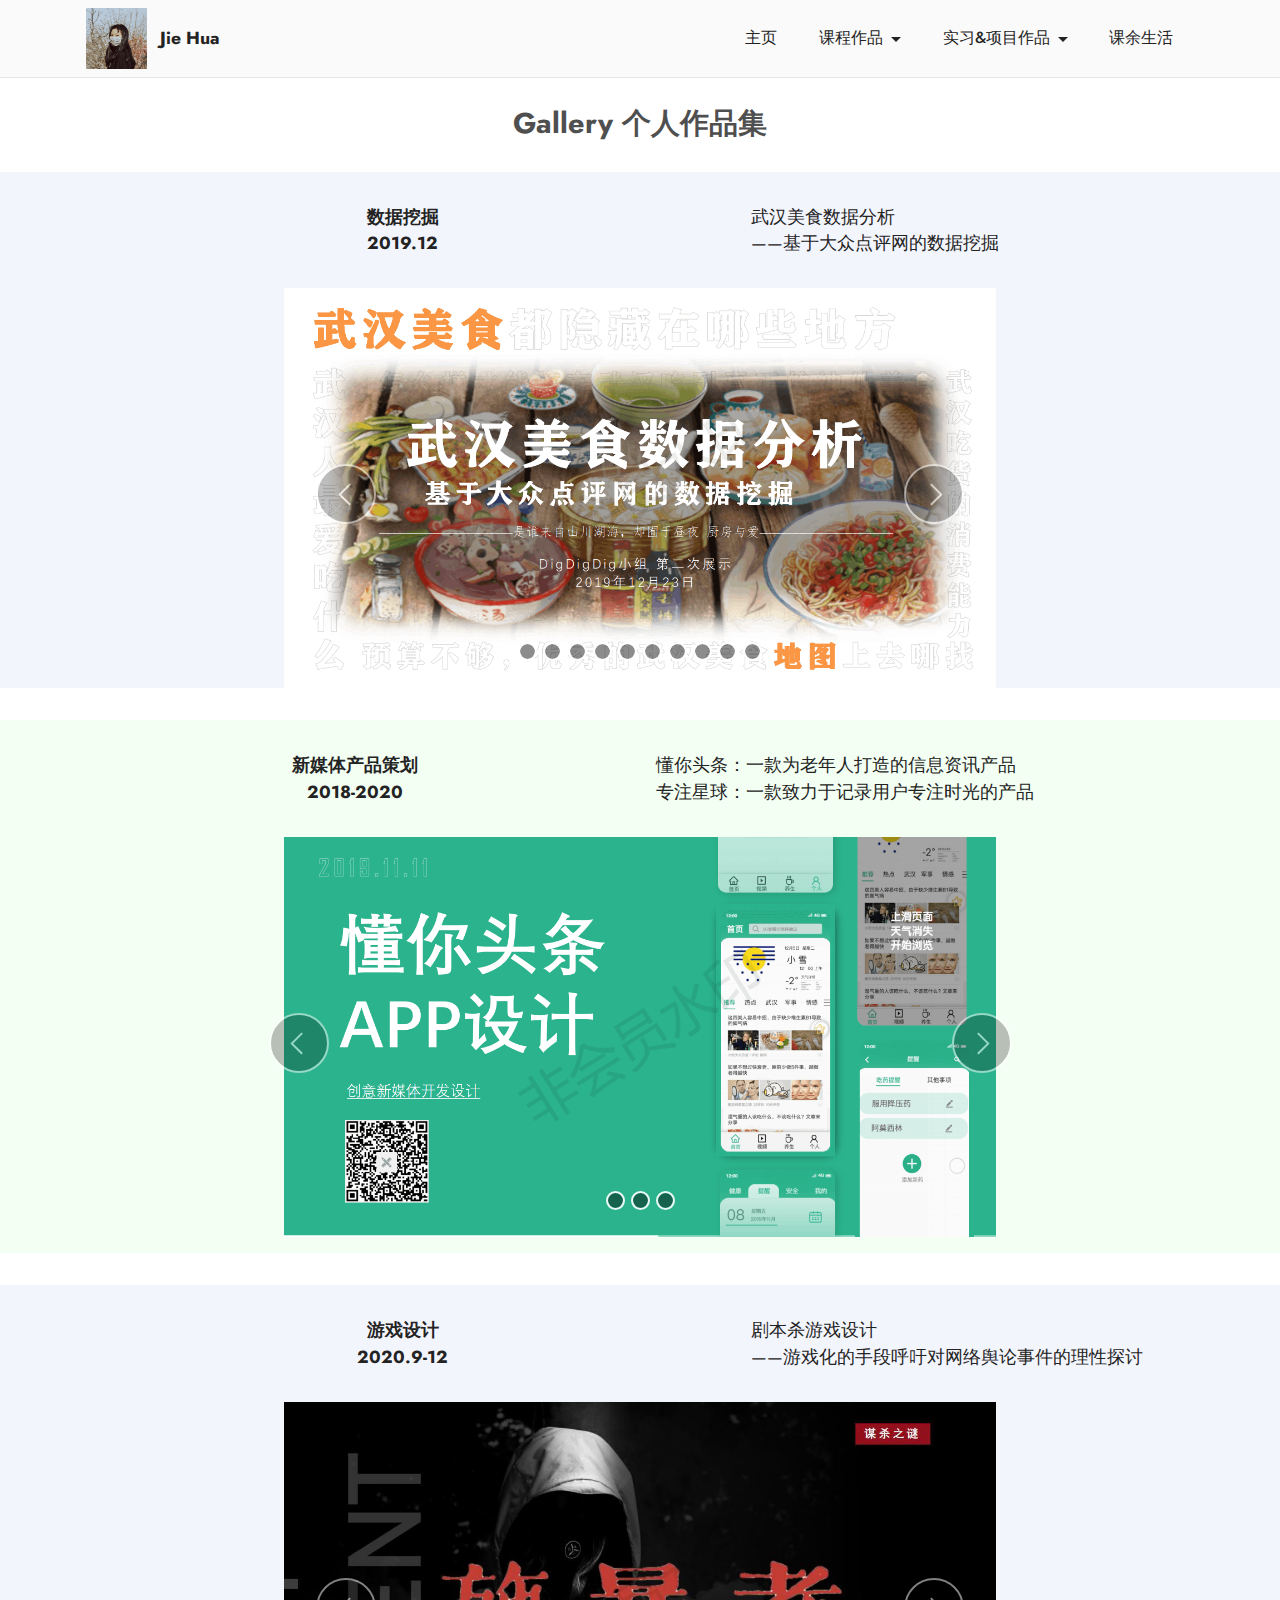
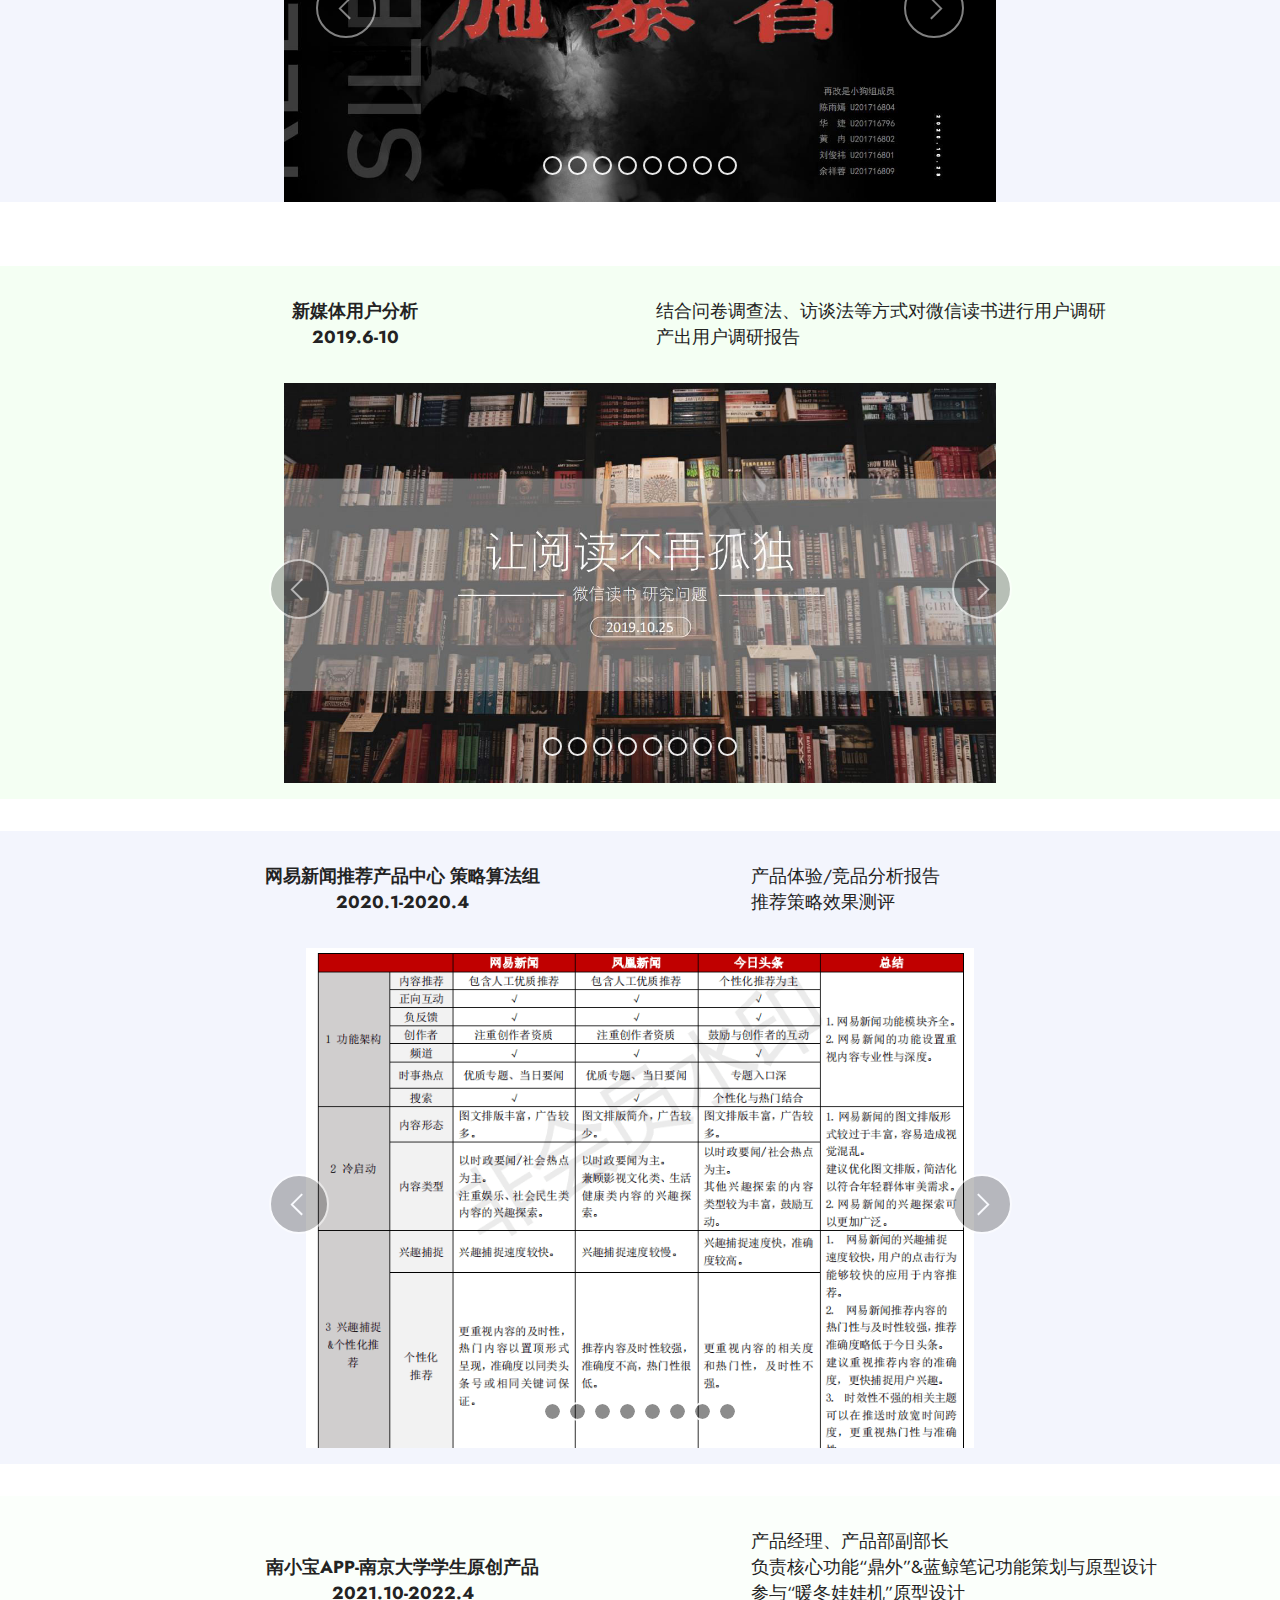
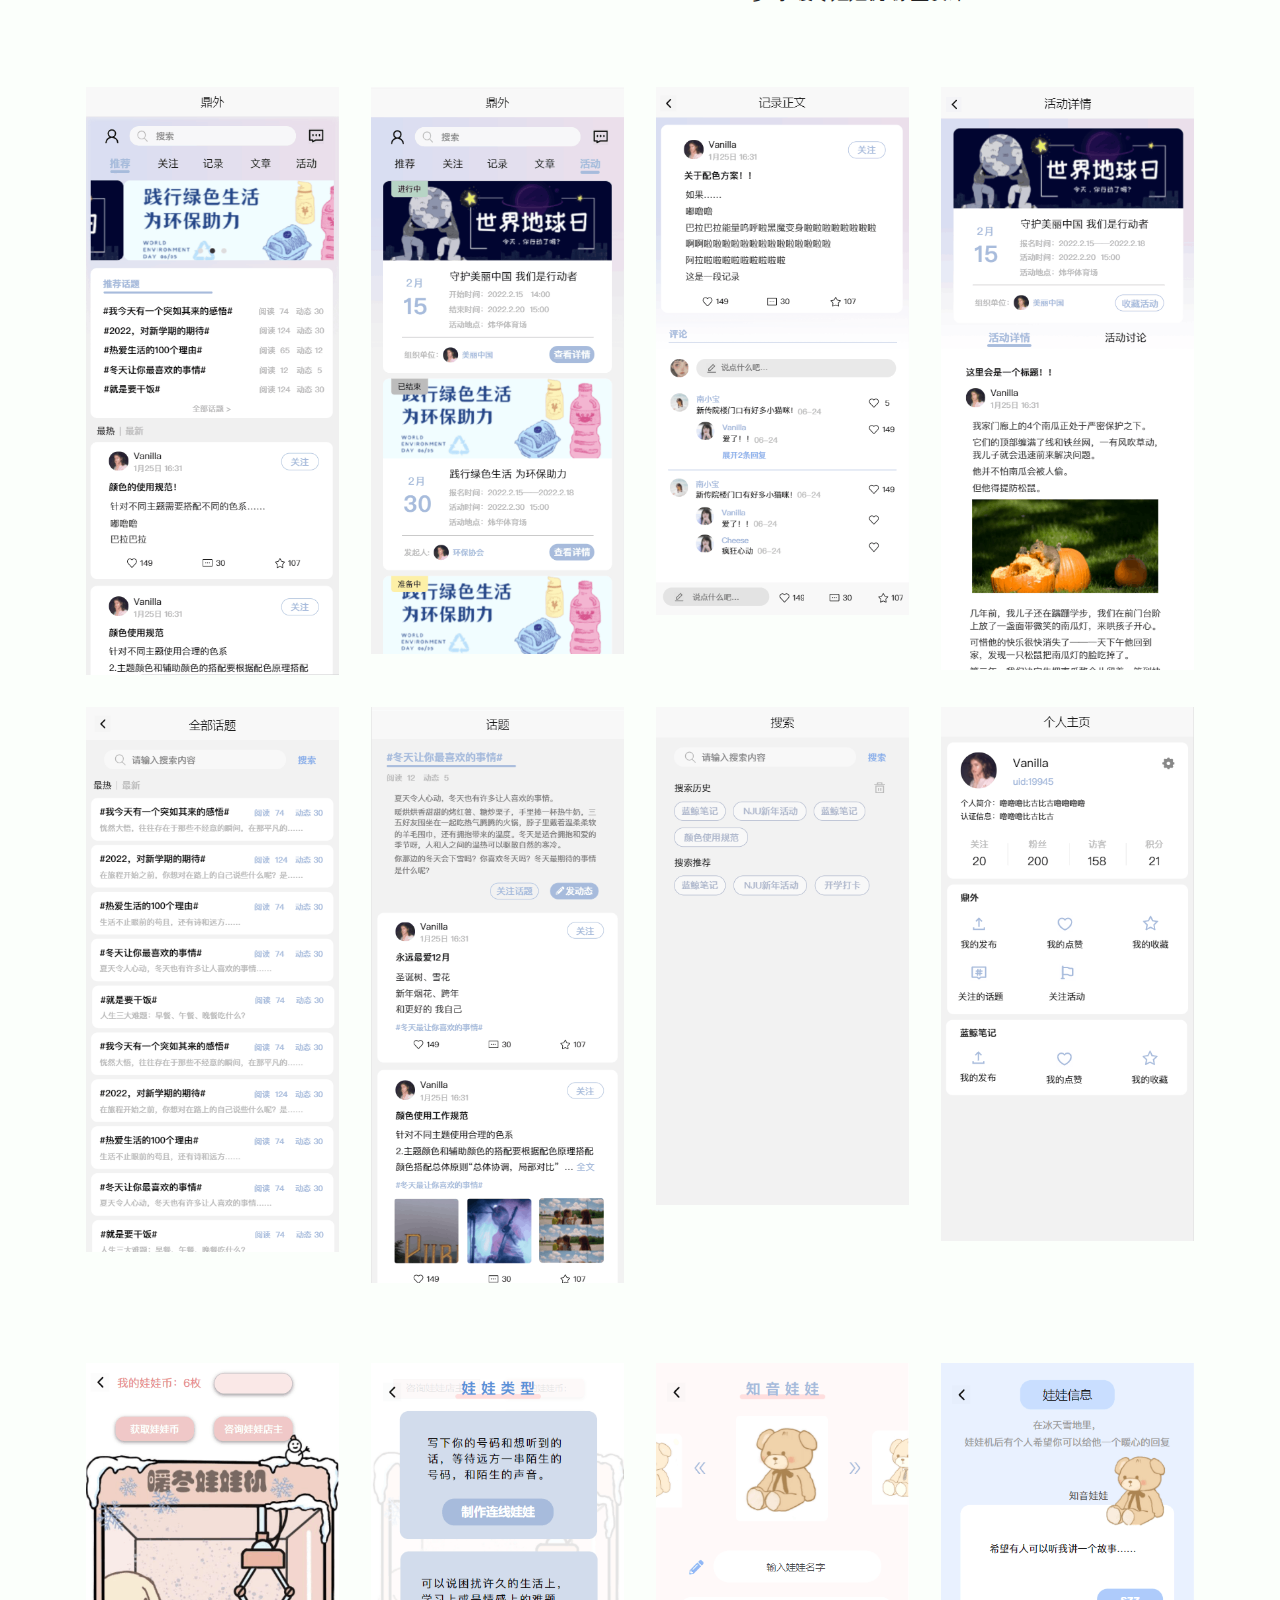
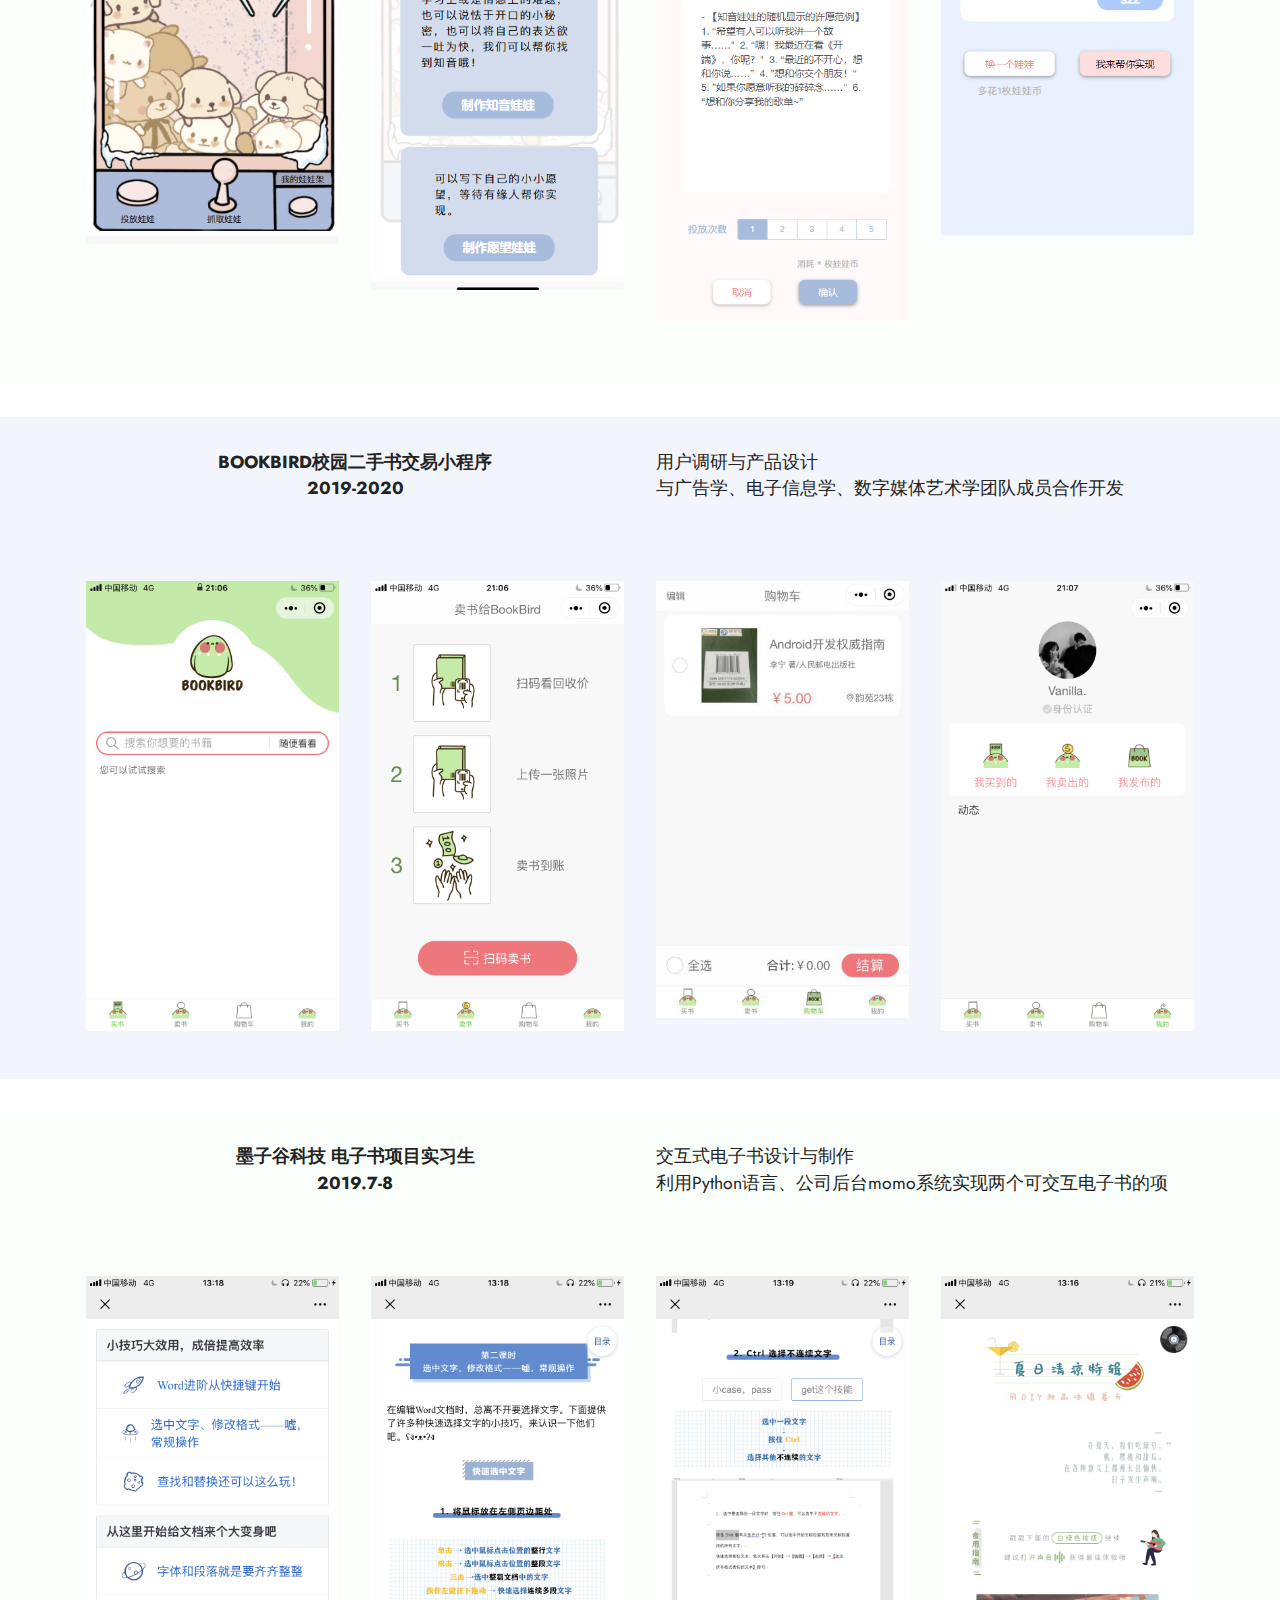
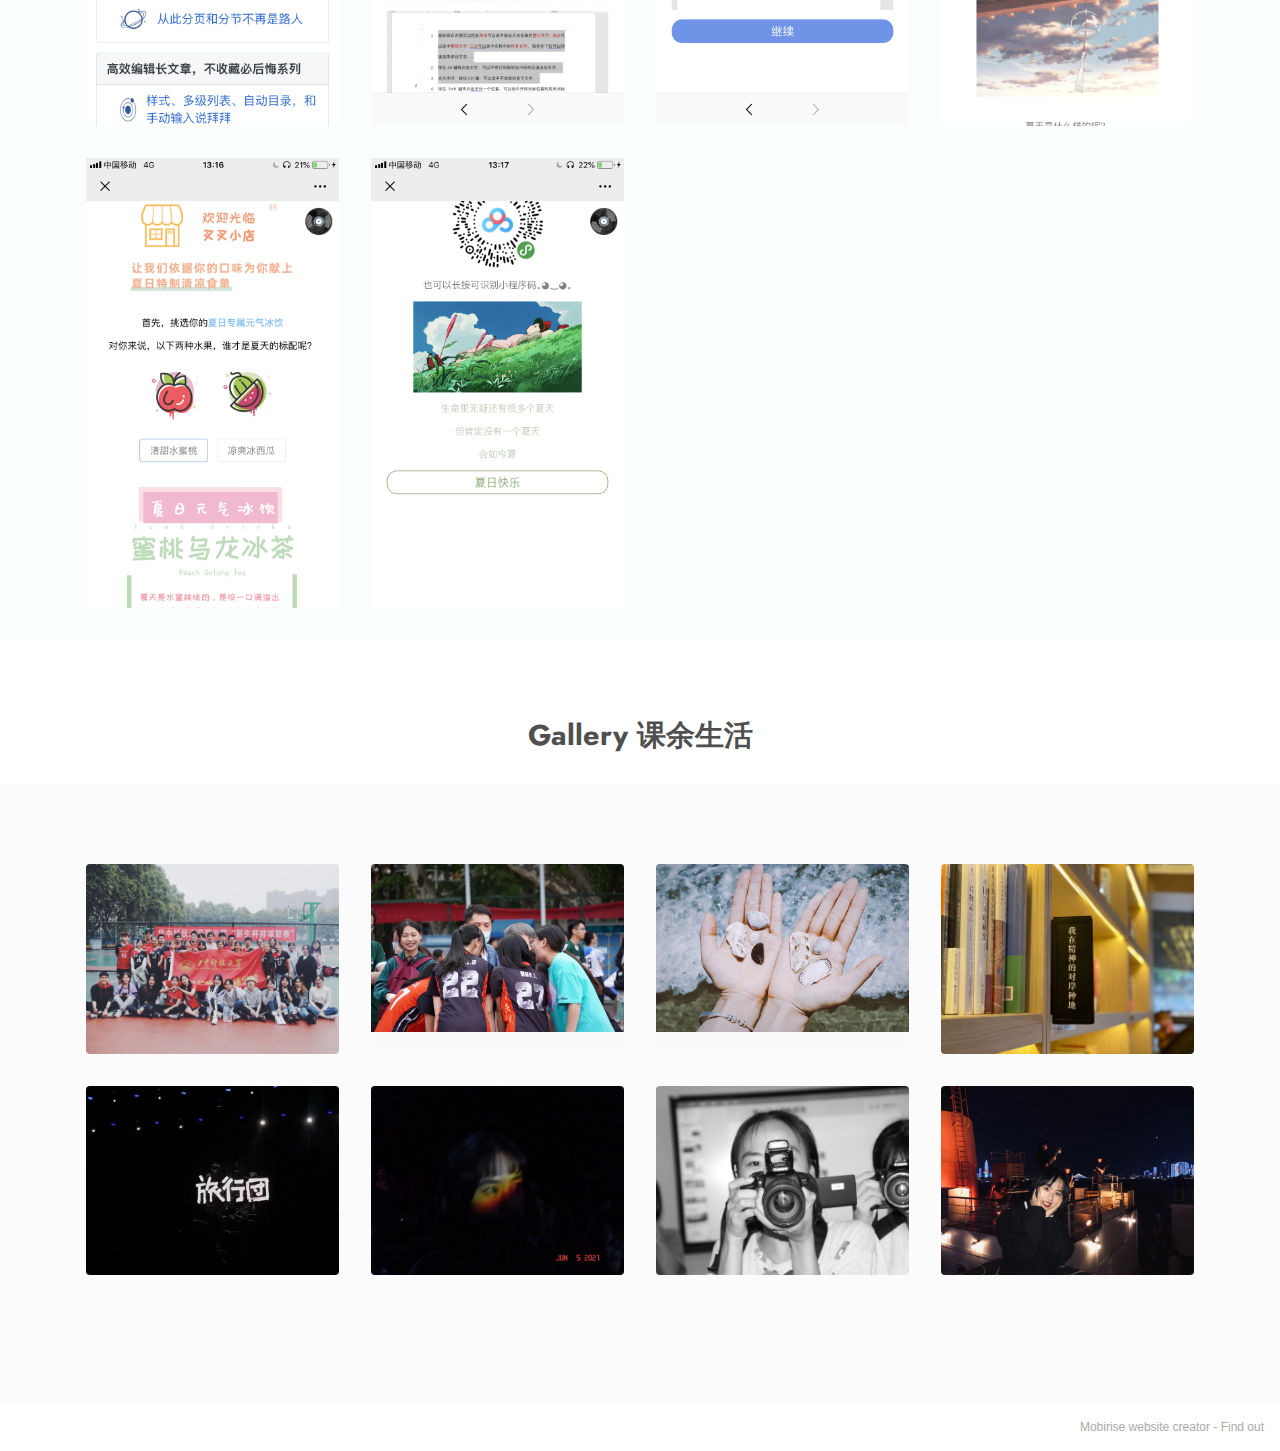
==== page1.html @ b79529a3 "Add files via upload" ====
<!DOCTYPE html>
<html  >
<head>
  <!-- Site made with Mobirise Website Builder v5.3.0, https://mobirise.com -->
  <meta charset="UTF-8">
  <meta http-equiv="X-UA-Compatible" content="IE=edge">
  <meta name="generator" content="Mobirise v5.3.0, mobirise.com">
  <meta name="viewport" content="width=device-width, initial-scale=1, minimum-scale=1">
  <link rel="shortcut icon" href="assets/images/-20210223162108-121x121.png" type="image/x-icon">
  <meta name="description" content="">
  
  
  <title>个人作品集</title>
  <link rel="stylesheet" href="assets/web/assets/mobirise-icons2/mobirise2.css">
  <link rel="stylesheet" href="assets/tether/tether.min.css">
  <link rel="stylesheet" href="assets/bootstrap/css/bootstrap.min.css">
  <link rel="stylesheet" href="assets/bootstrap/css/bootstrap-grid.min.css">
  <link rel="stylesheet" href="assets/bootstrap/css/bootstrap-reboot.min.css">
  <link rel="stylesheet" href="assets/dropdown/css/style.css">
  <link rel="stylesheet" href="assets/socicon/css/styles.css">
  <link rel="stylesheet" href="assets/theme/css/style.css">
  <link rel="preload" as="style" href="assets/mobirise/css/mbr-additional.css"><link rel="stylesheet" href="assets/mobirise/css/mbr-additional.css" type="text/css">
  
  
  
  
</head>
<body>
  
  <section class="menu cid-t8gG51jsmX" once="menu" id="menu1-3y">
    
    <nav class="navbar navbar-dropdown navbar-fixed-top navbar-expand-lg">
        <div class="container">
            <div class="navbar-brand">
                <span class="navbar-logo">
                    <a href="index.html#header7-k">
                        <img src="assets/images/-20210223162108-121x121.png" alt="Mobirise" style="height: 3.8rem;">
                    </a>
                </span>
                <span class="navbar-caption-wrap"><a class="navbar-caption text-black text-primary display-7" href="index.html#header7-k">Jie Hua</a></span>
            </div>
            <button class="navbar-toggler" type="button" data-toggle="collapse" data-target="#navbarSupportedContent" aria-controls="navbarNavAltMarkup" aria-expanded="false" aria-label="Toggle navigation">
                <div class="hamburger">
                    <span></span>
                    <span></span>
                    <span></span>
                    <span></span>
                </div>
            </button>
            <div class="collapse navbar-collapse" id="navbarSupportedContent">
                <ul class="navbar-nav nav-dropdown nav-right" data-app-modern-menu="true"><li class="nav-item"><a class="nav-link link text-black text-primary display-4" href="#" aria-expanded="false">主页</a></li><li class="nav-item dropdown"><a class="nav-link link text-black text-primary dropdown-toggle display-4" href="#" data-toggle="dropdown-submenu" aria-expanded="false">课程作品</a><div class="dropdown-menu"><a class="text-black text-primary dropdown-item display-4" href="page1.html#content10-z">数据挖掘</a><a class="text-black text-primary dropdown-item display-4" href="page1.html#content10-12">新媒体产品策划</a><a class="text-black text-primary dropdown-item display-4" href="page1.html#content10-3z">游戏设计</a><a class="text-black text-primary dropdown-item display-4" href="page1.html#content10-43">新媒体用户分析</a></div></li><li class="nav-item dropdown"><a class="nav-link link text-black text-primary dropdown-toggle display-4" href="#" data-toggle="dropdown-submenu" aria-expanded="false">实习&amp;项目作品</a><div class="dropdown-menu"><a class="text-black text-primary dropdown-item display-4" href="page1.html#content10-18">网易新闻</a><a class="text-black text-primary dropdown-item display-4" href="page1.html#content10-1q">南小宝APP</a><a class="text-black text-primary dropdown-item display-4" href="page1.html#content10-1i">BOOKBIRD小程序</a><a class="text-black text-primary dropdown-item display-4" href="page1.html#content10-1b">墨子谷电子书</a></div></li>
                    <li class="nav-item"><a class="nav-link link text-black text-primary display-4" href="page1.html#content4-39">课余生活</a></li></ul>
                
                
            </div>
        </div>
    </nav>

</section>

<section class="content4 cid-spQkcFQnWv" id="content4-y">
    
    
    <div class="container">
        <div class="row justify-content-center">
            <div class="title col-md-12 col-lg-9">
                <h3 class="mbr-section-title mbr-fonts-style align-center mb-4 display-2"><strong>Gallery 个人作品集</strong></h3>
                
                
            </div>
        </div>
    </div>
</section>

<section class="content10 cid-spQmbWEgYc" id="content10-z">
    
    <div class="container">
        <div class="row justify-content-center">
            <div class="col-12 col-md">
                
                <h6 class="mbr-section-subtitle mbr-fonts-style mb-4 display-7"><strong>数据挖掘<br>2019.12</strong></h6>
            </div>
            <div class="col-md-12 col-lg-5">
                <p class="mbr-text mbr-fonts-style display-7">武汉美食数据分析<br>——基于大众点评网的数据挖掘</p>
            </div>
        </div>
    </div>
</section>

<section class="slider2 cid-spQj0re97b" id="slider2-w">
    

    
    <div class="container">
        <div class="row justify-content-center">
            <div class="col-12 col-md-8">
                <div class="carousel slide" id="t8hejLA5OF" data-ride="carousel" data-interval="3000">
                    
                    <ol class="carousel-indicators">
                        <li data-slide-to="0" class="active" data-target="#t8hejLA5OF"></li><li data-slide-to="1" class="active" data-target="#t8hejLA5OF"></li><li data-slide-to="2" class="active" data-target="#t8hejLA5OF"></li><li data-slide-to="3" class="active" data-target="#t8hejLA5OF"></li><li data-slide-to="4" class="active" data-target="#t8hejLA5OF"></li><li data-slide-to="5" class="active" data-target="#t8hejLA5OF"></li><li data-slide-to="6" class="active" data-target="#t8hejLA5OF"></li><li data-slide-to="7" class="active" data-target="#t8hejLA5OF"></li><li data-slide-to="8" class="active" data-target="#t8hejLA5OF"></li><li data-slide-to="9" class="active" data-target="#t8hejLA5OF"></li>
                        
                        
                    </ol>
                    <div class="carousel-inner">
                        <div class="carousel-item slider-image item active">
                            <div class="item-wrapper">
                                <img class="d-block w-100" src="assets/images/x-3-1280x720.png" data-slide-to="0">
                                
                            </div>
                        </div><div class="carousel-item slider-image item">
                            <div class="item-wrapper">
                                <img class="d-block w-100" src="assets/images/x-8-1280x720.png" data-slide-to="1">
                                
                            </div>
                        </div><div class="carousel-item slider-image item">
                            <div class="item-wrapper">
                                <img class="d-block w-100" src="assets/images/x-6-1280x720.png" data-slide-to="2">
                                
                            </div>
                        </div>
                        
                        <div class="carousel-item slider-image item">
                            <div class="item-wrapper">
                                <img class="d-block w-100" src="assets/images/x-12-1280x720.png">
                                
                            </div>
                        </div><div class="carousel-item slider-image item">
                            <div class="item-wrapper">
                                <img class="d-block w-100" src="assets/images/x-15-1280x720.png">
                                
                            </div>
                        </div><div class="carousel-item slider-image item">
                            <div class="item-wrapper">
                                <img class="d-block w-100" src="assets/images/x-16-1280x720.png">
                                
                            </div>
                        </div><div class="carousel-item slider-image item">
                            <div class="item-wrapper">
                                <img class="d-block w-100" src="assets/images/x-20-1280x720.png">
                                
                            </div>
                        </div><div class="carousel-item slider-image item">
                            <div class="item-wrapper">
                                <img class="d-block w-100" src="assets/images/x-21-1280x720.png">
                                
                            </div>
                        </div><div class="carousel-item slider-image item">
                            <div class="item-wrapper">
                                <img class="d-block w-100" src="assets/images/x-31-1280x720.png">
                                
                            </div>
                        </div><div class="carousel-item slider-image item">
                            <div class="item-wrapper">
                                <img class="d-block w-100" src="assets/images/x-32-1280x720.png">
                                
                            </div>
                        </div>
                    </div>
                    <a class="carousel-control carousel-control-prev" role="button" data-slide="prev" href="#t8hejLA5OF">
                        <span class="mobi-mbri mobi-mbri-arrow-prev" aria-hidden="true"></span>
                        <span class="sr-only">Previous</span>
                    </a>
                    <a class="carousel-control carousel-control-next" role="button" data-slide="next" href="#t8hejLA5OF">
                        <span class="mobi-mbri mobi-mbri-arrow-next" aria-hidden="true"></span>
                        <span class="sr-only">Next</span>
                    </a>
                </div>
            </div>
        </div>
    </div>
</section>

<section class="content1 cid-t8guTCYJjA" id="content1-2g">
    
    <div class="container">
        <div class="row justify-content-center">
            <div class="title col-12 col-md-9">
                <h3 class="mbr-section-title mbr-fonts-style align-center mb-4 display-4"></h3>
                
                
            </div>
        </div>
    </div>
</section>

<section class="content10 cid-spQqzWH6Qv" id="content10-12">
    
    <div class="container">
        <div class="row justify-content-center">
            <div class="col-12 col-md">
                
                <h6 class="mbr-section-subtitle mbr-fonts-style mb-4 display-7"><strong>新媒体产品策划<br>2018-2020</strong></h6>
            </div>
            <div class="col-md-12 col-lg-6">
                <p class="mbr-text mbr-fonts-style display-7">懂你头条：一款为老年人打造的信息资讯产品<br>专注星球：一款致力于记录用户专注时光的产品</p>
            </div>
        </div>
    </div>
</section>

<section class="slider2 cid-spQqzeLc0m" id="slider2-11">
    

    
    <div class="container">
        <div class="row justify-content-center">
            <div class="col-12 col-md-9">
                <div class="carousel slide" id="t8hejNPLId" data-ride="carousel" data-interval="3000">
                    
                    <ol class="carousel-indicators">
                        <li data-slide-to="0" class="active" data-target="#t8hejNPLId"></li><li data-slide-to="1" class="active" data-target="#t8hejNPLId"></li><li data-slide-to="2" class="active" data-target="#t8hejNPLId"></li>
                        
                        
                    </ol>
                    <div class="carousel-inner">
                        <div class="carousel-item slider-image item active">
                            <div class="item-wrapper">
                                <img class="d-block w-100" src="assets/images/-2.0-1-1280x720.png" data-slide-to="0">
                                
                            </div>
                        </div><div class="carousel-item slider-image item">
                            <div class="item-wrapper">
                                <img class="d-block w-100" src="assets/images/-4-1280x720.png" data-slide-to="1">
                                
                            </div>
                        </div><div class="carousel-item slider-image item">
                            <div class="item-wrapper">
                                <img class="d-block w-100" src="assets/images/-10-1280x720.png" data-slide-to="2">
                                
                            </div>
                        </div>
                        
                        
                    </div>
                    <a class="carousel-control carousel-control-prev" role="button" data-slide="prev" href="#t8hejNPLId">
                        <span class="mobi-mbri mobi-mbri-arrow-prev" aria-hidden="true"></span>
                        <span class="sr-only">Previous</span>
                    </a>
                    <a class="carousel-control carousel-control-next" role="button" data-slide="next" href="#t8hejNPLId">
                        <span class="mobi-mbri mobi-mbri-arrow-next" aria-hidden="true"></span>
                        <span class="sr-only">Next</span>
                    </a>
                </div>
            </div>
        </div>
    </div>
</section>

<section class="content1 cid-t8guUfoVAv" id="content1-2h">
    
    <div class="container">
        <div class="row justify-content-center">
            <div class="title col-12 col-md-9">
                <h3 class="mbr-section-title mbr-fonts-style align-center mb-4 display-4"></h3>
                
                
            </div>
        </div>
    </div>
</section>

<section class="content10 cid-t8gJjUwg3o" id="content10-3z">
    
    <div class="container">
        <div class="row justify-content-center">
            <div class="col-12 col-md">
                
                <h6 class="mbr-section-subtitle mbr-fonts-style mb-4 display-7"><strong>游戏设计<br>2020.9-12</strong></h6>
            </div>
            <div class="col-md-12 col-lg-5">
                <p class="mbr-text mbr-fonts-style display-7">剧本杀游戏设计<br>——游戏化的手段呼吁对网络舆论事件的理性探讨</p>
            </div>
        </div>
    </div>
</section>

<section class="slider2 cid-t8gJmEoRCp" id="slider2-40">
    

    
    <div class="container">
        <div class="row justify-content-center">
            <div class="col-12 col-md-8">
                <div class="carousel slide" id="t8hejQ0uEM" data-ride="carousel" data-interval="3000">
                    
                    <ol class="carousel-indicators">
                        <li data-slide-to="0" class="active" data-target="#t8hejQ0uEM"></li><li data-slide-to="1" class="active" data-target="#t8hejQ0uEM"></li><li data-slide-to="2" class="active" data-target="#t8hejQ0uEM"></li><li data-slide-to="3" class="active" data-target="#t8hejQ0uEM"></li><li data-slide-to="4" class="active" data-target="#t8hejQ0uEM"></li><li data-slide-to="5" class="active" data-target="#t8hejQ0uEM"></li><li data-slide-to="6" class="active" data-target="#t8hejQ0uEM"></li><li data-slide-to="7" class="active" data-target="#t8hejQ0uEM"></li>
                        
                        
                    </ol>
                    <div class="carousel-inner">
                        <div class="carousel-item slider-image item active">
                            <div class="item-wrapper">
                                <img class="d-block w-100" src="assets/images/-ppt-1280x720.jpg" data-slide-to="0">
                                
                            </div>
                        </div><div class="carousel-item slider-image item">
                            <div class="item-wrapper">
                                <img class="d-block w-100" src="assets/images/-ppt-14-1280x720.jpg" data-slide-to="1">
                                
                            </div>
                        </div><div class="carousel-item slider-image item">
                            <div class="item-wrapper">
                                <img class="d-block w-100" src="assets/images/-ppt-13-1280x720.jpg" data-slide-to="2">
                                
                            </div>
                        </div><div class="carousel-item slider-image item">
                            <div class="item-wrapper">
                                <img class="d-block w-100" src="assets/images/-ppt-5-1280x720.jpg" data-slide-to="3">
                                
                            </div>
                        </div><div class="carousel-item slider-image item">
                            <div class="item-wrapper">
                                <img class="d-block w-100" src="assets/images/-ppt-8-1280x720.jpg" data-slide-to="5">
                                
                            </div>
                        </div><div class="carousel-item slider-image item">
                            <div class="item-wrapper">
                                <img class="d-block w-100" src="assets/images/-ppt-9-1280x720.jpg" data-slide-to="6">
                                
                            </div>
                        </div><div class="carousel-item slider-image item">
                            <div class="item-wrapper">
                                <img class="d-block w-100" src="assets/images/-ppt-12-1280x720.jpg" data-slide-to="6">
                                
                            </div>
                        </div><div class="carousel-item slider-image item">
                            <div class="item-wrapper">
                                <img class="d-block w-100" src="assets/images/-ppt-11-1280x720.jpg" data-slide-to="7">
                                
                            </div>
                        </div>
                        
                        
                    </div>
                    <a class="carousel-control carousel-control-prev" role="button" data-slide="prev" href="#t8hejQ0uEM">
                        <span class="mobi-mbri mobi-mbri-arrow-prev" aria-hidden="true"></span>
                        <span class="sr-only">Previous</span>
                    </a>
                    <a class="carousel-control carousel-control-next" role="button" data-slide="next" href="#t8hejQ0uEM">
                        <span class="mobi-mbri mobi-mbri-arrow-next" aria-hidden="true"></span>
                        <span class="sr-only">Next</span>
                    </a>
                </div>
            </div>
        </div>
    </div>
</section>

<section class="content1 cid-t8gMckHLTE" id="content1-42">
    
    <div class="container">
        <div class="row justify-content-center">
            <div class="title col-12 col-md-9">
                <h3 class="mbr-section-title mbr-fonts-style align-center mb-4 display-4"></h3>
                
                
            </div>
        </div>
    </div>
</section>

<section class="content10 cid-t8gMdy7X7A" id="content10-43">
    
    <div class="container">
        <div class="row justify-content-center">
            <div class="col-12 col-md">
                
                <h6 class="mbr-section-subtitle mbr-fonts-style mb-4 display-7"><strong>新媒体用户分析<br>2019.6-10</strong></h6>
            </div>
            <div class="col-md-12 col-lg-6">
                <p class="mbr-text mbr-fonts-style display-7">结合问卷调查法、访谈法等方式对微信读书进行用户调研<br>产出用户调研报告</p>
            </div>
        </div>
    </div>
</section>

<section class="slider2 cid-t8gMeyasoM" id="slider2-44">
    

    
    <div class="container">
        <div class="row justify-content-center">
            <div class="col-12 col-md-9">
                <div class="carousel slide" id="t8hejSkTY0" data-ride="carousel" data-interval="3000">
                    
                    <ol class="carousel-indicators">
                        <li data-slide-to="0" class="active" data-target="#t8hejSkTY0"></li><li data-slide-to="1" class="active" data-target="#t8hejSkTY0"></li><li data-slide-to="2" class="active" data-target="#t8hejSkTY0"></li><li data-slide-to="3" class="active" data-target="#t8hejSkTY0"></li><li data-slide-to="4" class="active" data-target="#t8hejSkTY0"></li><li data-slide-to="5" class="active" data-target="#t8hejSkTY0"></li><li data-slide-to="6" class="active" data-target="#t8hejSkTY0"></li><li data-slide-to="7" class="active" data-target="#t8hejSkTY0"></li>
                        
                        
                    </ol>
                    <div class="carousel-inner">
                        <div class="carousel-item slider-image item active">
                            <div class="item-wrapper">
                                <img class="d-block w-100" src="assets/images/2-1280x720.jpg" data-slide-to="0">
                                
                            </div>
                        </div><div class="carousel-item slider-image item">
                            <div class="item-wrapper">
                                <img class="d-block w-100" src="assets/images/2-4-1280x720.jpg" data-slide-to="1">
                                
                            </div>
                        </div><div class="carousel-item slider-image item">
                            <div class="item-wrapper">
                                <img class="d-block w-100" src="assets/images/2-11-1280x720.jpg" data-slide-to="2">
                                
                            </div>
                        </div><div class="carousel-item slider-image item">
                            <div class="item-wrapper">
                                <img class="d-block w-100" src="assets/images/2-12-1280x720.jpg" data-slide-to="3">
                                
                            </div>
                        </div><div class="carousel-item slider-image item">
                            <div class="item-wrapper">
                                <img class="d-block w-100" src="assets/images/2-13-1280x720.jpg" data-slide-to="4">
                                
                            </div>
                        </div><div class="carousel-item slider-image item">
                            <div class="item-wrapper">
                                <img class="d-block w-100" src="assets/images/2-14-1280x720.jpg" data-slide-to="5">
                                
                            </div>
                        </div><div class="carousel-item slider-image item">
                            <div class="item-wrapper">
                                <img class="d-block w-100" src="assets/images/2-17-1280x720.jpg" data-slide-to="6">
                                
                            </div>
                        </div><div class="carousel-item slider-image item">
                            <div class="item-wrapper">
                                <img class="d-block w-100" src="assets/images/2-26-1280x720.jpg" data-slide-to="6">
                                
                            </div>
                        </div>
                        
                        
                    </div>
                    <a class="carousel-control carousel-control-prev" role="button" data-slide="prev" href="#t8hejSkTY0">
                        <span class="mobi-mbri mobi-mbri-arrow-prev" aria-hidden="true"></span>
                        <span class="sr-only">Previous</span>
                    </a>
                    <a class="carousel-control carousel-control-next" role="button" data-slide="next" href="#t8hejSkTY0">
                        <span class="mobi-mbri mobi-mbri-arrow-next" aria-hidden="true"></span>
                        <span class="sr-only">Next</span>
                    </a>
                </div>
            </div>
        </div>
    </div>
</section>

<section class="content1 cid-t8gJqNY7rE" id="content1-41">
    
    <div class="container">
        <div class="row justify-content-center">
            <div class="title col-12 col-md-9">
                <h3 class="mbr-section-title mbr-fonts-style align-center mb-4 display-4"></h3>
                
                
            </div>
        </div>
    </div>
</section>

<section class="content10 cid-spW9eWioBu" id="content10-18">
    
    <div class="container">
        <div class="row justify-content-center">
            <div class="col-12 col-md">
                
                <h6 class="mbr-section-subtitle mbr-fonts-style mb-4 display-7"><strong>网易新闻推荐产品中心 策略算法组<br>2020.1-2020.4</strong></h6>
            </div>
            <div class="col-md-12 col-lg-5">
                <p class="mbr-text mbr-fonts-style display-7">产品体验/竞品分析报告<br>推荐策略效果测评<br></p>
            </div>
        </div>
    </div>
</section>

<section class="slider2 cid-spVbmgF79r" id="slider2-17">
    

    
    <div class="container">
        <div class="row justify-content-center">
            <div class="col-12 col-md-9">
                <div class="carousel slide" id="t8hejUNY37" data-ride="carousel" data-interval="3000">
                    
                    <ol class="carousel-indicators">
                        <li data-slide-to="0" class="active" data-target="#t8hejUNY37"></li><li data-slide-to="1" class="active" data-target="#t8hejUNY37"></li><li data-slide-to="2" class="active" data-target="#t8hejUNY37"></li><li data-slide-to="3" class="active" data-target="#t8hejUNY37"></li><li data-slide-to="4" class="active" data-target="#t8hejUNY37"></li><li data-slide-to="5" class="active" data-target="#t8hejUNY37"></li><li data-slide-to="6" class="active" data-target="#t8hejUNY37"></li><li data-slide-to="7" class="active" data-target="#t8hejUNY37"></li>
                        
                        
                    </ol>
                    <div class="carousel-inner">
                        <div class="carousel-item slider-image item active">
                            <div class="item-wrapper">
                                <img class="d-block w-100" src="assets/images/-793x594.png" data-slide-to="0">
                                
                            </div>
                        </div><div class="carousel-item slider-image item">
                            <div class="item-wrapper">
                                <img class="d-block w-100" src="assets/images/-9-793x594.png" data-slide-to="1">
                                
                            </div>
                        </div><div class="carousel-item slider-image item">
                            <div class="item-wrapper">
                                <img class="d-block w-100" src="assets/images/-13-793x594.png" data-slide-to="2">
                                
                            </div>
                        </div><div class="carousel-item slider-image item">
                            <div class="item-wrapper">
                                <img class="d-block w-100" src="assets/images/-5-960x540.png" data-slide-to="3">
                                
                            </div>
                        </div><div class="carousel-item slider-image item">
                            <div class="item-wrapper">
                                <img class="d-block w-100" src="assets/images/-6-960x540.png" data-slide-to="4">
                                
                            </div>
                        </div><div class="carousel-item slider-image item">
                            <div class="item-wrapper">
                                <img class="d-block w-100" src="assets/images/-7-960x540.png" data-slide-to="5">
                                
                            </div>
                        </div><div class="carousel-item slider-image item">
                            <div class="item-wrapper">
                                <img class="d-block w-100" src="assets/images/-11-960x540.png" data-slide-to="6">
                                
                            </div>
                        </div><div class="carousel-item slider-image item">
                            <div class="item-wrapper">
                                <img class="d-block w-100" src="assets/images/1614156487-960x678.png" data-slide-to="7">
                                
                            </div>
                        </div>
                        
                        
                    </div>
                    <a class="carousel-control carousel-control-prev" role="button" data-slide="prev" href="#t8hejUNY37">
                        <span class="mobi-mbri mobi-mbri-arrow-prev" aria-hidden="true"></span>
                        <span class="sr-only">Previous</span>
                    </a>
                    <a class="carousel-control carousel-control-next" role="button" data-slide="next" href="#t8hejUNY37">
                        <span class="mobi-mbri mobi-mbri-arrow-next" aria-hidden="true"></span>
                        <span class="sr-only">Next</span>
                    </a>
                </div>
            </div>
        </div>
    </div>
</section>

<section class="content1 cid-t8guVKI2KN" id="content1-2i">
    
    <div class="container">
        <div class="row justify-content-center">
            <div class="title col-12 col-md-9">
                <h3 class="mbr-section-title mbr-fonts-style align-center mb-4 display-4"></h3>
                
                
            </div>
        </div>
    </div>
</section>

<section class="content10 cid-sSpayiXNaw" id="content10-1q">
    
    <div class="container">
        <div class="row justify-content-center">
            <div class="col-12 col-md">
                
                <h6 class="mbr-section-subtitle mbr-fonts-style mb-4 display-7"><strong><br></strong><strong>南小宝APP-南京大学学生原创产品<br>2021.10-2022.4</strong></h6>
            </div>
            <div class="col-md-12 col-lg-5">
                <p class="mbr-text mbr-fonts-style display-7">产品经理、产品部副部长<br>负责核心功能“鼎外”&amp;蓝鲸笔记功能策划与原型设计<br>参与“暖冬娃娃机”原型设计</p>
            </div>
        </div>
    </div>
</section>

<section class="gallery5 mbr-gallery cid-t8gdPGphQP" id="gallery5-2a">
    

    

    <div class="container">
        
        <div class="row mbr-gallery mt-4">
            <div class="col-12 col-md-6 col-lg-3 item gallery-image active">
                <div class="item-wrapper" data-toggle="modal" data-target="#t8hejXiODr-modal">
                    <img class="w-100" src="assets/images/1654754535774-382x888.png" alt="" data-slide-to="0" data-target="#lb-t8hejXiODr">
                    <div class="icon-wrapper">
                        <span class="mobi-mbri mobi-mbri-search mbr-iconfont mbr-iconfont-btn"></span>
                    </div>
                </div>
                
            </div><div class="col-12 col-md-6 col-lg-3 item gallery-image">
                <div class="item-wrapper" data-toggle="modal" data-target="#t8hejXiODr-modal">
                    <img class="w-100" src="assets/images/1654776522238-384x861.png" alt="" data-slide-to="1" data-target="#lb-t8hejXiODr">
                    <div class="icon-wrapper">
                        <span class="mobi-mbri mobi-mbri-search mbr-iconfont mbr-iconfont-btn"></span>
                    </div>
                </div>
                
            </div>
            
            
            <div class="col-12 col-md-6 col-lg-3 item gallery-image">
                <div class="item-wrapper" data-toggle="modal" data-target="#t8hejXiODr-modal">
                    <img class="w-100" src="assets/images/1654754734446-383x800.png" alt="" data-slide-to="2" data-target="#lb-t8hejXiODr">
                    <div class="icon-wrapper">
                        <span class="mobi-mbri mobi-mbri-search mbr-iconfont mbr-iconfont-btn"></span>
                    </div>
                </div>
                
            </div><div class="col-12 col-md-6 col-lg-3 item gallery-image">
                <div class="item-wrapper" data-toggle="modal" data-target="#t8hejXiODr-modal">
                    <img class="w-100" src="assets/images/1654776726510-383x883.png" alt="" data-slide-to="3" data-target="#lb-t8hejXiODr">
                    <div class="icon-wrapper">
                        <span class="mobi-mbri mobi-mbri-search mbr-iconfont mbr-iconfont-btn"></span>
                    </div>
                </div>
                
            </div><div class="col-12 col-md-6 col-lg-3 item gallery-image">
                <div class="item-wrapper" data-toggle="modal" data-target="#t8hejXiODr-modal">
                    <img class="w-100" src="assets/images/1654754658343-382x823.png" alt="" data-slide-to="4" data-target="#lb-t8hejXiODr">
                    <div class="icon-wrapper">
                        <span class="mobi-mbri mobi-mbri-search mbr-iconfont mbr-iconfont-btn"></span>
                    </div>
                </div>
                
            </div><div class="col-12 col-md-6 col-lg-3 item gallery-image">
                <div class="item-wrapper" data-toggle="modal" data-target="#t8hejXiODr-modal">
                    <img class="w-100" src="assets/images/1654776620034-385x877.png" alt="" data-slide-to="5" data-target="#lb-t8hejXiODr">
                    <div class="icon-wrapper">
                        <span class="mobi-mbri mobi-mbri-search mbr-iconfont mbr-iconfont-btn"></span>
                    </div>
                </div>
                
            </div><div class="col-12 col-md-6 col-lg-3 item gallery-image">
                <div class="item-wrapper" data-toggle="modal" data-target="#t8hejXiODr-modal">
                    <img class="w-100" src="assets/images/1654776638774-382x752.png" alt="" data-slide-to="6" data-target="#lb-t8hejXiODr">
                    <div class="icon-wrapper">
                        <span class="mobi-mbri mobi-mbri-search mbr-iconfont mbr-iconfont-btn"></span>
                    </div>
                </div>
                
            </div><div class="col-12 col-md-6 col-lg-3 item gallery-image">
                <div class="item-wrapper" data-toggle="modal" data-target="#t8hejXiODr-modal">
                    <img class="w-100" src="assets/images/1654776669664-384x810.png" alt="" data-slide-to="7" data-target="#lb-t8hejXiODr">
                    <div class="icon-wrapper">
                        <span class="mobi-mbri mobi-mbri-search mbr-iconfont mbr-iconfont-btn"></span>
                    </div>
                </div>
                
            </div>
        </div>

        <div class="modal mbr-slider" tabindex="-1" role="dialog" aria-hidden="true" id="t8hejXiODr-modal">
            <div class="modal-dialog" role="document">
                <div class="modal-content">
                    <div class="modal-body">
                        <div class="carousel slide" id="lb-t8hejXiODr" data-interval="5000">
                            <div class="carousel-inner">
                                <div class="carousel-item active">
                                    <img class="d-block w-100" src="assets/images/1654754535774-382x888.png" alt="">
                                </div><div class="carousel-item active">
                                    <img class="d-block w-100" src="assets/images/1654776522238-384x861.png" alt="">
                                </div>
                                
                                
                                <div class="carousel-item">
                                    <img class="d-block w-100" src="assets/images/1654754734446-383x800.png" alt="">
                                </div><div class="carousel-item">
                                    <img class="d-block w-100" src="assets/images/1654776726510-383x883.png" alt="">
                                </div><div class="carousel-item">
                                    <img class="d-block w-100" src="assets/images/1654754658343-382x823.png" alt="">
                                </div><div class="carousel-item">
                                    <img class="d-block w-100" src="assets/images/1654776620034-385x877.png" alt="">
                                </div><div class="carousel-item">
                                    <img class="d-block w-100" src="assets/images/1654776638774-382x752.png" alt="">
                                </div><div class="carousel-item">
                                    <img class="d-block w-100" src="assets/images/1654776669664-384x810.png" alt="">
                                </div>
                            </div>
                            <ol class="carousel-indicators">
                                <li data-slide-to="0" class="active" data-target="#lb-t8hejXiODr"></li>
                                <li data-slide-to="1" data-target="#lb-t8hejXiODr"></li><li data-slide-to="2" data-target="#lb-t8hejXiODr"></li><li data-slide-to="3" data-target="#lb-t8hejXiODr"></li>
                                <li data-slide-to="4" data-target="#lb-t8hejXiODr"></li>
                                <li data-slide-to="5" data-target="#lb-t8hejXiODr"></li><li data-slide-to="6" data-target="#lb-t8hejXiODr"></li><li data-slide-to="7" data-target="#lb-t8hejXiODr"></li>
                            </ol>
                            <a role="button" href="" class="close" data-dismiss="modal" aria-label="Close">
                            </a>
                            <a class="carousel-control-prev carousel-control" role="button" data-slide="prev" href="#lb-t8hejXiODr">
                                <span class="mobi-mbri mobi-mbri-arrow-prev" aria-hidden="true"></span>
                                <span class="sr-only">Previous</span>
                            </a>
                            <a class="carousel-control-next carousel-control" role="button" data-slide="next" href="#lb-t8hejXiODr">
                                <span class="mobi-mbri mobi-mbri-arrow-next" aria-hidden="true"></span>
                                <span class="sr-only">Next</span>
                            </a>
                        </div>
                    </div>
                </div>
            </div>
        </div>
    </div>
</section>

<section class="gallery5 mbr-gallery cid-t8gjlQqGRc" id="gallery5-2b">
    

    

    <div class="container">
        
        <div class="row mbr-gallery mt-4">
            <div class="col-12 col-md-6 col-lg-3 item gallery-image active">
                <div class="item-wrapper" data-toggle="modal" data-target="#t8hejYAxZF-modal">
                    <img class="w-100" src="assets/images/1654755086331-1-382x726.png" alt="" data-slide-to="0" data-target="#lb-t8hejYAxZF">
                    <div class="icon-wrapper">
                        <span class="mobi-mbri mobi-mbri-search mbr-iconfont mbr-iconfont-btn"></span>
                    </div>
                </div>
                
            </div><div class="col-12 col-md-6 col-lg-3 item gallery-image active">
                <div class="item-wrapper" data-toggle="modal" data-target="#t8hejYAxZF-modal">
                    <img class="w-100" src="assets/images/1654755175638-384x799.png" alt="" data-slide-to="1" data-target="#lb-t8hejYAxZF">
                    <div class="icon-wrapper">
                        <span class="mobi-mbri mobi-mbri-search mbr-iconfont mbr-iconfont-btn"></span>
                    </div>
                </div>
                
            </div><div class="col-12 col-md-6 col-lg-3 item gallery-image active">
                <div class="item-wrapper" data-toggle="modal" data-target="#t8hejYAxZF-modal">
                    <img class="w-100" src="assets/images/1654755209320-384x846.png" alt="" data-slide-to="2" data-target="#lb-t8hejYAxZF">
                    <div class="icon-wrapper">
                        <span class="mobi-mbri mobi-mbri-search mbr-iconfont mbr-iconfont-btn"></span>
                    </div>
                </div>
                
            </div><div class="col-12 col-md-6 col-lg-3 item gallery-image active">
                <div class="item-wrapper" data-toggle="modal" data-target="#t8hejYAxZF-modal">
                    <img class="w-100" src="assets/images/1654755237259-383x714.png" alt="" data-slide-to="3" data-target="#lb-t8hejYAxZF">
                    <div class="icon-wrapper">
                        <span class="mobi-mbri mobi-mbri-search mbr-iconfont mbr-iconfont-btn"></span>
                    </div>
                </div>
                
            </div>
            
            
            
        </div>

        <div class="modal mbr-slider" tabindex="-1" role="dialog" aria-hidden="true" id="t8hejYAxZF-modal">
            <div class="modal-dialog" role="document">
                <div class="modal-content">
                    <div class="modal-body">
                        <div class="carousel slide" id="lb-t8hejYAxZF" data-interval="5000">
                            <div class="carousel-inner">
                                <div class="carousel-item active">
                                    <img class="d-block w-100" src="assets/images/1654755086331-1-382x726.png" alt="">
                                </div><div class="carousel-item active">
                                    <img class="d-block w-100" src="assets/images/1654755175638-384x799.png" alt="">
                                </div><div class="carousel-item active">
                                    <img class="d-block w-100" src="assets/images/1654755209320-384x846.png" alt="">
                                </div><div class="carousel-item active">
                                    <img class="d-block w-100" src="assets/images/1654755237259-383x714.png" alt="">
                                </div>
                                
                                
                                
                            </div>
                            <ol class="carousel-indicators">
                                <li data-slide-to="0" class="active" data-target="#lb-t8hejYAxZF"></li><li data-slide-to="1" class="active" data-target="#lb-t8hejYAxZF"></li><li data-slide-to="2" class="active" data-target="#lb-t8hejYAxZF"></li><li data-slide-to="3" class="active" data-target="#lb-t8hejYAxZF"></li>
                                
                                
                                
                            </ol>
                            <a role="button" href="" class="close" data-dismiss="modal" aria-label="Close">
                            </a>
                            <a class="carousel-control-prev carousel-control" role="button" data-slide="prev" href="#lb-t8hejYAxZF">
                                <span class="mobi-mbri mobi-mbri-arrow-prev" aria-hidden="true"></span>
                                <span class="sr-only">Previous</span>
                            </a>
                            <a class="carousel-control-next carousel-control" role="button" data-slide="next" href="#lb-t8hejYAxZF">
                                <span class="mobi-mbri mobi-mbri-arrow-next" aria-hidden="true"></span>
                                <span class="sr-only">Next</span>
                            </a>
                        </div>
                    </div>
                </div>
            </div>
        </div>
    </div>
</section>

<section class="content1 cid-t8guWVOQ3Z" id="content1-2j">
    
    <div class="container">
        <div class="row justify-content-center">
            <div class="title col-12 col-md-9">
                <h3 class="mbr-section-title mbr-fonts-style align-center mb-4 display-4"></h3>
                
                
            </div>
        </div>
    </div>
</section>

<section class="content10 cid-spWmVEhiIe" id="content10-1i">
    
    <div class="container">
        <div class="row justify-content-center">
            <div class="col-12 col-md">
                
                <h6 class="mbr-section-subtitle mbr-fonts-style mb-4 display-7"><strong>BOOKBIRD校园二手书交易小程序<br>2019-2020</strong></h6>
            </div>
            <div class="col-md-12 col-lg-6">
                <p class="mbr-text mbr-fonts-style display-7">用户调研与产品设计<br>与广告学、电子信息学、数字媒体艺术学团队成员合作开发</p>
            </div>
        </div>
    </div>
</section>

<section class="gallery5 mbr-gallery cid-t8gkS22Iyp" id="gallery5-2d">
    

    

    <div class="container">
        
        <div class="row mbr-gallery mt-4">
            <div class="col-12 col-md-6 col-lg-3 item gallery-image active">
                <div class="item-wrapper" data-toggle="modal" data-target="#t8hek15oNF-modal">
                    <img class="w-100" src="assets/images/3-750x1334.png" alt="" data-slide-to="0" data-target="#lb-t8hek15oNF">
                    <div class="icon-wrapper">
                        <span class="mobi-mbri mobi-mbri-search mbr-iconfont mbr-iconfont-btn"></span>
                    </div>
                </div>
                
            </div><div class="col-12 col-md-6 col-lg-3 item gallery-image">
                <div class="item-wrapper" data-toggle="modal" data-target="#t8hek15oNF-modal">
                    <img class="w-100" src="assets/images/4-750x1334.png" alt="" data-slide-to="1" data-target="#lb-t8hek15oNF">
                    <div class="icon-wrapper">
                        <span class="mobi-mbri mobi-mbri-search mbr-iconfont mbr-iconfont-btn"></span>
                    </div>
                </div>
                
            </div><div class="col-12 col-md-6 col-lg-3 item gallery-image">
                <div class="item-wrapper" data-toggle="modal" data-target="#t8hek15oNF-modal">
                    <img class="w-100" src="assets/images/5-402x693.png" alt="" data-slide-to="2" data-target="#lb-t8hek15oNF">
                    <div class="icon-wrapper">
                        <span class="mobi-mbri mobi-mbri-search mbr-iconfont mbr-iconfont-btn"></span>
                    </div>
                </div>
                
            </div><div class="col-12 col-md-6 col-lg-3 item gallery-image">
                <div class="item-wrapper" data-toggle="modal" data-target="#t8hek15oNF-modal">
                    <img class="w-100" src="assets/images/6-402x715.png" alt="" data-slide-to="3" data-target="#lb-t8hek15oNF">
                    <div class="icon-wrapper">
                        <span class="mobi-mbri mobi-mbri-search mbr-iconfont mbr-iconfont-btn"></span>
                    </div>
                </div>
                
            </div>
            
            
            
        </div>

        <div class="modal mbr-slider" tabindex="-1" role="dialog" aria-hidden="true" id="t8hek15oNF-modal">
            <div class="modal-dialog" role="document">
                <div class="modal-content">
                    <div class="modal-body">
                        <div class="carousel slide" id="lb-t8hek15oNF" data-interval="5000">
                            <div class="carousel-inner">
                                <div class="carousel-item active">
                                    <img class="d-block w-100" src="assets/images/3-750x1334.png" alt="">
                                </div><div class="carousel-item">
                                    <img class="d-block w-100" src="assets/images/4-750x1334.png" alt="">
                                </div><div class="carousel-item">
                                    <img class="d-block w-100" src="assets/images/5-402x693.png" alt="">
                                </div><div class="carousel-item">
                                    <img class="d-block w-100" src="assets/images/6-402x715.png" alt="">
                                </div>
                                
                                
                                
                            </div>
                            <ol class="carousel-indicators">
                                <li data-slide-to="0" class="active" data-target="#lb-t8hek15oNF"></li><li data-slide-to="1" class="active" data-target="#lb-t8hek15oNF"></li><li data-slide-to="2" class="active" data-target="#lb-t8hek15oNF"></li><li data-slide-to="3" class="active" data-target="#lb-t8hek15oNF"></li>
                                
                                
                                
                            </ol>
                            <a role="button" href="" class="close" data-dismiss="modal" aria-label="Close">
                            </a>
                            <a class="carousel-control-prev carousel-control" role="button" data-slide="prev" href="#lb-t8hek15oNF">
                                <span class="mobi-mbri mobi-mbri-arrow-prev" aria-hidden="true"></span>
                                <span class="sr-only">Previous</span>
                            </a>
                            <a class="carousel-control-next carousel-control" role="button" data-slide="next" href="#lb-t8hek15oNF">
                                <span class="mobi-mbri mobi-mbri-arrow-next" aria-hidden="true"></span>
                                <span class="sr-only">Next</span>
                            </a>
                        </div>
                    </div>
                </div>
            </div>
        </div>
    </div>
</section>

<section class="content1 cid-t8guXOSJdF" id="content1-2k">
    
    <div class="container">
        <div class="row justify-content-center">
            <div class="title col-12 col-md-9">
                <h3 class="mbr-section-title mbr-fonts-style align-center mb-4 display-4"></h3>
                
                
            </div>
        </div>
    </div>
</section>

<section class="content10 cid-spWcOc9I7D" id="content10-1b">
    
    <div class="container">
        <div class="row justify-content-center">
            <div class="col-12 col-md">
                
                <h6 class="mbr-section-subtitle mbr-fonts-style mb-4 display-7"><strong>墨子谷科技 电子书项目实习生<br>2019.7-8</strong></h6>
            </div>
            <div class="col-md-12 col-lg-6">
                <p class="mbr-text mbr-fonts-style display-7">交互式电子书设计与制作<br>利用Python语言、公司后台momo系统实现两个可交互电子书的项<br></p>
            </div>
        </div>
    </div>
</section>

<section class="gallery5 mbr-gallery cid-t8glsd2Aww" id="gallery5-2e">
    

    

    <div class="container">
        
        <div class="row mbr-gallery mt-4">
            <div class="col-12 col-md-6 col-lg-3 item gallery-image active">
                <div class="item-wrapper" data-toggle="modal" data-target="#t8hek3TGyW-modal">
                    <img class="w-100" src="assets/images/img-3283-750x1334.png" alt="" data-slide-to="0" data-target="#lb-t8hek3TGyW">
                    <div class="icon-wrapper">
                        <span class="mobi-mbri mobi-mbri-search mbr-iconfont mbr-iconfont-btn"></span>
                    </div>
                </div>
                
            </div><div class="col-12 col-md-6 col-lg-3 item gallery-image">
                <div class="item-wrapper" data-toggle="modal" data-target="#t8hek3TGyW-modal">
                    <img class="w-100" src="assets/images/img-3284-750x1334.png" alt="" data-slide-to="1" data-target="#lb-t8hek3TGyW">
                    <div class="icon-wrapper">
                        <span class="mobi-mbri mobi-mbri-search mbr-iconfont mbr-iconfont-btn"></span>
                    </div>
                </div>
                
            </div><div class="col-12 col-md-6 col-lg-3 item gallery-image">
                <div class="item-wrapper" data-toggle="modal" data-target="#t8hek3TGyW-modal">
                    <img class="w-100" src="assets/images/img-3287-750x1334.png" alt="" data-slide-to="2" data-target="#lb-t8hek3TGyW">
                    <div class="icon-wrapper">
                        <span class="mobi-mbri mobi-mbri-search mbr-iconfont mbr-iconfont-btn"></span>
                    </div>
                </div>
                
            </div><div class="col-12 col-md-6 col-lg-3 item gallery-image">
                <div class="item-wrapper" data-toggle="modal" data-target="#t8hek3TGyW-modal">
                    <img class="w-100" src="assets/images/img-3280-750x1334.png" alt="" data-slide-to="3" data-target="#lb-t8hek3TGyW">
                    <div class="icon-wrapper">
                        <span class="mobi-mbri mobi-mbri-search mbr-iconfont mbr-iconfont-btn"></span>
                    </div>
                </div>
                
            </div><div class="col-12 col-md-6 col-lg-3 item gallery-image">
                <div class="item-wrapper" data-toggle="modal" data-target="#t8hek3TGyW-modal">
                    <img class="w-100" src="assets/images/img-3286-750x1334.png" alt="" data-slide-to="4" data-target="#lb-t8hek3TGyW">
                    <div class="icon-wrapper">
                        <span class="mobi-mbri mobi-mbri-search mbr-iconfont mbr-iconfont-btn"></span>
                    </div>
                </div>
                
            </div><div class="col-12 col-md-6 col-lg-3 item gallery-image">
                <div class="item-wrapper" data-toggle="modal" data-target="#t8hek3TGyW-modal">
                    <img class="w-100" src="assets/images/img-3282-750x1334.png" alt="" data-slide-to="5" data-target="#lb-t8hek3TGyW">
                    <div class="icon-wrapper">
                        <span class="mobi-mbri mobi-mbri-search mbr-iconfont mbr-iconfont-btn"></span>
                    </div>
                </div>
                
            </div>
            
            
            
        </div>

        <div class="modal mbr-slider" tabindex="-1" role="dialog" aria-hidden="true" id="t8hek3TGyW-modal">
            <div class="modal-dialog" role="document">
                <div class="modal-content">
                    <div class="modal-body">
                        <div class="carousel slide" id="lb-t8hek3TGyW" data-interval="5000">
                            <div class="carousel-inner">
                                <div class="carousel-item active">
                                    <img class="d-block w-100" src="assets/images/img-3283-750x1334.png" alt="">
                                </div><div class="carousel-item">
                                    <img class="d-block w-100" src="assets/images/img-3284-750x1334.png" alt="">
                                </div><div class="carousel-item">
                                    <img class="d-block w-100" src="assets/images/img-3287-750x1334.png" alt="">
                                </div><div class="carousel-item">
                                    <img class="d-block w-100" src="assets/images/img-3280-750x1334.png" alt="">
                                </div><div class="carousel-item">
                                    <img class="d-block w-100" src="assets/images/img-3286-750x1334.png" alt="">
                                </div><div class="carousel-item">
                                    <img class="d-block w-100" src="assets/images/img-3282-750x1334.png" alt="">
                                </div>
                                
                                
                                
                            </div>
                            <ol class="carousel-indicators">
                                <li data-slide-to="0" class="active" data-target="#lb-t8hek3TGyW"></li><li data-slide-to="1" class="active" data-target="#lb-t8hek3TGyW"></li><li data-slide-to="2" class="active" data-target="#lb-t8hek3TGyW"></li><li data-slide-to="3" class="active" data-target="#lb-t8hek3TGyW"></li><li data-slide-to="4" class="active" data-target="#lb-t8hek3TGyW"></li><li data-slide-to="5" class="active" data-target="#lb-t8hek3TGyW"></li>
                                
                                
                                
                            </ol>
                            <a role="button" href="" class="close" data-dismiss="modal" aria-label="Close">
                            </a>
                            <a class="carousel-control-prev carousel-control" role="button" data-slide="prev" href="#lb-t8hek3TGyW">
                                <span class="mobi-mbri mobi-mbri-arrow-prev" aria-hidden="true"></span>
                                <span class="sr-only">Previous</span>
                            </a>
                            <a class="carousel-control-next carousel-control" role="button" data-slide="next" href="#lb-t8hek3TGyW">
                                <span class="mobi-mbri mobi-mbri-arrow-next" aria-hidden="true"></span>
                                <span class="sr-only">Next</span>
                            </a>
                        </div>
                    </div>
                </div>
            </div>
        </div>
    </div>
</section>

<section class="content1 cid-t8guYtu5mD" id="content1-2l">
    
    <div class="container">
        <div class="row justify-content-center">
            <div class="title col-12 col-md-9">
                <h3 class="mbr-section-title mbr-fonts-style align-center mb-4 display-4"></h3>
                
                
            </div>
        </div>
    </div>
</section>

<section class="content4 cid-t8gzOc8pIf" id="content4-39">
    
    
    <div class="container">
        <div class="row justify-content-center">
            <div class="title col-md-12 col-lg-9">
                <h3 class="mbr-section-title mbr-fonts-style align-center mb-4 display-2"><strong>Gallery 课余生活</strong></h3>
                
                
            </div>
        </div>
    </div>
</section>

<section class="gallery1 cid-spR0V0Pp65" id="gallery1-16">
    
    
    <div class="container">
        
        <div class="row mt-4">
            <div class="item features-image сol-12 col-md-6 col-lg-3 active">
                <div class="item-wrapper">
                    <div class="item-img">
                        <img src="assets/images/-20210223223604-1108x831.jpg" alt="">
                    </div>
                    
                    
                </div>
            </div>
            <div class="item features-image сol-12 col-md-6 col-lg-3">
                <div class="item-wrapper">
                    <div class="item-img">
                        <img src="assets/images/-20210930170339-1620x1080.jpg" alt="" data-slide-to="2">
                    </div>
                    
                    
                </div>
            </div><div class="item features-image сol-12 col-md-6 col-lg-3">
                <div class="item-wrapper">
                    <div class="item-img">
                        <img src="assets/images/-20210930170334-1620x1080.jpg" alt="" data-slide-to="3">
                    </div>
                    
                    
                </div>
            </div>
            
            <div class="item features-image сol-12 col-md-6 col-lg-3">
                <div class="item-wrapper">
                    <div class="item-img">
                        <img src="assets/images/-20210223224209-1108x831.jpg" alt="" title="">
                    </div>
                    
                    
                </div>
            </div><div class="item features-image сol-12 col-md-6 col-lg-3">
                <div class="item-wrapper">
                    <div class="item-img">
                        <img src="assets/images/-20210930170323-1440x1080.jpg" alt="" title="" data-slide-to="6">
                    </div>
                    
                    
                </div>
            </div><div class="item features-image сol-12 col-md-6 col-lg-3">
                <div class="item-wrapper">
                    <div class="item-img">
                        <img src="assets/images/-20210930170330-1440x1080.jpg" alt="" title="" data-slide-to="7">
                    </div>
                    
                    
                </div>
            </div><div class="item features-image сol-12 col-md-6 col-lg-3">
                <div class="item-wrapper">
                    <div class="item-img">
                        <img src="assets/images/-20210223225846-4567x3425.jpg" alt="" title="" data-slide-to="9">
                    </div>
                    
                    
                </div>
            </div><div class="item features-image сol-12 col-md-6 col-lg-3">
                <div class="item-wrapper">
                    <div class="item-img">
                        <img src="assets/images/-20210223223556-1440x1080.jpg" alt="" title="" data-slide-to="10">
                    </div>
                    
                    
                </div>
            </div>
        </div>
    </div>
</section><section style="background-color: #fff; font-family: -apple-system, BlinkMacSystemFont, 'Segoe UI', 'Roboto', 'Helvetica Neue', Arial, sans-serif; color:#aaa; font-size:12px; padding: 0; align-items: center; display: flex;"><a href="https://mobirise.site/r" style="flex: 1 1; height: 3rem; padding-left: 1rem;"></a><p style="flex: 0 0 auto; margin:0; padding-right:1rem;">Mobirise website creator - <a href="https://mobirise.site/p" style="color:#aaa;">Find out</a></p></section><script src="assets/web/assets/jquery/jquery.min.js"></script>  <script src="assets/popper/popper.min.js"></script>  <script src="assets/tether/tether.min.js"></script>  <script src="assets/bootstrap/js/bootstrap.min.js"></script>  <script src="assets/smoothscroll/smooth-scroll.js"></script>  <script src="assets/dropdown/js/nav-dropdown.js"></script>  <script src="assets/dropdown/js/navbar-dropdown.js"></script>  <script src="assets/touchswipe/jquery.touch-swipe.min.js"></script>  <script src="assets/theme/js/script.js"></script>  
  
  
</body>
</html>
---- assets/web/assets/mobirise-icons2/mobirise2.css ----
@font-face {
  font-family: 'Moririse2';
  font-display: swap;
  src:  url('mobirise2.eot?f2bix4');
  src:  url('mobirise2.eot?f2bix4#iefix') format('embedded-opentype'),
    url('mobirise2.ttf?f2bix4') format('truetype'),
    url('mobirise2.woff?f2bix4') format('woff'),
    url('mobirise2.svg?f2bix4#mobirise2') format('svg');
  font-weight: normal;
  font-style: normal;
}

[class^="mobi-"], [class*=" mobi-"] {
  /* use !important to prevent issues with browser extensions that change fonts */
  font-family: 'Moririse2' !important;
  speak: none;
  font-style: normal;
  font-weight: normal;
  font-variant: normal;
  text-transform: none;
  line-height: 1;

  /* Better Font Rendering =========== */
  -webkit-font-smoothing: antialiased;
  -moz-osx-font-smoothing: grayscale;
}

.mobi-mbri-add-submenu:before {
  content: "\e900";
}
.mobi-mbri-alert:before {
  content: "\e901";
}
.mobi-mbri-align-center:before {
  content: "\e902";
}
.mobi-mbri-align-justify:before {
  content: "\e903";
}
.mobi-mbri-align-left:before {
  content: "\e904";
}
.mobi-mbri-align-right:before {
  content: "\e905";
}
.mobi-mbri-android:before {
  content: "\e906";
}
.mobi-mbri-apple:before {
  content: "\e907";
}
.mobi-mbri-arrow-down:before {
  content: "\e908";
}
.mobi-mbri-arrow-next:before {
  content: "\e909";
}
.mobi-mbri-arrow-prev:before {
  content: "\e90a";
}
.mobi-mbri-arrow-up:before {
  content: "\e90b";
}
.mobi-mbri-bold:before {
  content: "\e90c";
}
.mobi-mbri-bookmark:before {
  content: "\e90d";
}
.mobi-mbri-bootstrap:before {
  content: "\e90e";
}
.mobi-mbri-briefcase:before {
  content: "\e90f";
}
.mobi-mbri-browse:before {
  content: "\e910";
}
.mobi-mbri-bulleted-list:before {
  content: "\e911";
}
.mobi-mbri-calendar:before {
  content: "\e912";
}
.mobi-mbri-camera:before {
  content: "\e913";
}
.mobi-mbri-cart-add:before {
  content: "\e914";
}
.mobi-mbri-cart-full:before {
  content: "\e915";
}
.mobi-mbri-cash:before {
  content: "\e916";
}
.mobi-mbri-change-style:before {
  content: "\e917";
}
.mobi-mbri-chat:before {
  content: "\e918";
}
.mobi-mbri-clock:before {
  content: "\e919";
}
.mobi-mbri-close:before {
  content: "\e91a";
}
.mobi-mbri-cloud:before {
  content: "\e91b";
}
.mobi-mbri-code:before {
  content: "\e91c";
}
.mobi-mbri-contact-form:before {
  content: "\e91d";
}
.mobi-mbri-credit-card:before {
  content: "\e91e";
}
.mobi-mbri-cursor-click:before {
  content: "\e91f";
}
.mobi-mbri-cust-feedback:before {
  content: "\e920";
}
.mobi-mbri-database:before {
  content: "\e921";
}
.mobi-mbri-delivery:before {
  content: "\e922";
}
.mobi-mbri-desktop:before {
  content: "\e923";
}
.mobi-mbri-devices:before {
  content: "\e924";
}
.mobi-mbri-down:before {
  content: "\e925";
}
.mobi-mbri-download-2:before {
  content: "\e926";
}
.mobi-mbri-download:before {
  content: "\e927";
}
.mobi-mbri-drag-n-drop-2:before {
  content: "\e928";
}
.mobi-mbri-drag-n-drop:before {
  content: "\e929";
}
.mobi-mbri-edit-2:before {
  content: "\e92a";
}
.mobi-mbri-edit:before {
  content: "\e92b";
}
.mobi-mbri-error:before {
  content: "\e92c";
}
.mobi-mbri-extension:before {
  content: "\e92d";
}
.mobi-mbri-features:before {
  content: "\e92e";
}
.mobi-mbri-file:before {
  content: "\e92f";
}
.mobi-mbri-flag:before {
  content: "\e930";
}
.mobi-mbri-folder:before {
  content: "\e931";
}
.mobi-mbri-gift:before {
  content: "\e932";
}
.mobi-mbri-github:before {
  content: "\e933";
}
.mobi-mbri-globe-2:before {
  content: "\e934";
}
.mobi-mbri-globe:before {
  content: "\e935";
}
.mobi-mbri-growing-chart:before {
  content: "\e936";
}
.mobi-mbri-hearth:before {
  content: "\e937";
}
.mobi-mbri-help:before {
  content: "\e938";
}
.mobi-mbri-home:before {
  content: "\e939";
}
.mobi-mbri-hot-cup:before {
  content: "\e93a";
}
.mobi-mbri-idea:before {
  content: "\e93b";
}
.mobi-mbri-image-gallery:before {
  content: "\e93c";
}
.mobi-mbri-image-slider:before {
  content: "\e93d";
}
.mobi-mbri-info:before {
  content: "\e93e";
}
.mobi-mbri-italic:before {
  content: "\e93f";
}
.mobi-mbri-key:before {
  content: "\e940";
}
.mobi-mbri-laptop:before {
  content: "\e941";
}
.mobi-mbri-layers:before {
  content: "\e942";
}
.mobi-mbri-left-right:before {
  content: "\e943";
}
.mobi-mbri-left:before {
  content: "\e944";
}
.mobi-mbri-letter:before {
  content: "\e945";
}
.mobi-mbri-like:before {
  content: "\e946";
}
.mobi-mbri-link:before {
  content: "\e947";
}
.mobi-mbri-lock:before {
  content: "\e948";
}
.mobi-mbri-login:before {
  content: "\e949";
}
.mobi-mbri-logout:before {
  content: "\e94a";
}
.mobi-mbri-magic-stick:before {
  content: "\e94b";
}
.mobi-mbri-map-pin:before {
  content: "\e94c";
}
.mobi-mbri-menu:before {
  content: "\e94d";
}
.mobi-mbri-mobile-2:before {
  content: "\e94e";
}
.mobi-mbri-mobile-horizontal:before {
  content: "\e94f";
}
.mobi-mbri-mobile:before {
  content: "\e950";
}
.mobi-mbri-mobirise:before {
  content: "\e951";
}
.mobi-mbri-more-horizontal:before {
  content: "\e952";
}
.mobi-mbri-more-vertical:before {
  content: "\e953";
}
.mobi-mbri-music:before {
  content: "\e954";
}
.mobi-mbri-new-file:before {
  content: "\e955";
}
.mobi-mbri-numbered-list:before {
  content: "\e956";
}
.mobi-mbri-opened-folder:before {
  content: "\e957";
}
.mobi-mbri-pages:before {
  content: "\e958";
}
.mobi-mbri-paper-plane:before {
  content: "\e959";
}
.mobi-mbri-paperclip:before {
  content: "\e95a";
}
.mobi-mbri-phone:before {
  content: "\e95b";
}
.mobi-mbri-photo:before {
  content: "\e95c";
}
.mobi-mbri-photos:before {
  content: "\e95d";
}
.mobi-mbri-pin:before {
  content: "\e95e";
}
.mobi-mbri-play:before {
  content: "\e95f";
}
.mobi-mbri-plus:before {
  content: "\e960";
}
.mobi-mbri-preview:before {
  content: "\e961";
}
.mobi-mbri-print:before {
  content: "\e962";
}
.mobi-mbri-protect:before {
  content: "\e963";
}
.mobi-mbri-question:before {
  content: "\e964";
}
.mobi-mbri-quote-left:before {
  content: "\e965";
}
.mobi-mbri-quote-right:before {
  content: "\e966";
}
.mobi-mbri-redo:before {
  content: "\e967";
}
.mobi-mbri-refresh:before {
  content: "\e968";
}
.mobi-mbri-responsive-2:before {
  content: "\e969";
}
.mobi-mbri-responsive:before {
  content: "\e96a";
}
.mobi-mbri-right:before {
  content: "\e96b";
}
.mobi-mbri-rocket:before {
  content: "\e96c";
}
.mobi-mbri-sad-face:before {
  content: "\e96d";
}
.mobi-mbri-sale:before {
  content: "\e96e";
}
.mobi-mbri-save:before {
  content: "\e96f";
}
.mobi-mbri-search:before {
  content: "\e970";
}
.mobi-mbri-setting-2:before {
  content: "\e971";
}
.mobi-mbri-setting-3:before {
  content: "\e972";
}
.mobi-mbri-setting:before {
  content: "\e973";
}
.mobi-mbri-share:before {
  content: "\e974";
}
.mobi-mbri-shopping-bag:before {
  content: "\e975";
}
.mobi-mbri-shopping-basket:before {
  content: "\e976";
}
.mobi-mbri-shopping-cart:before {
  content: "\e977";
}
.mobi-mbri-sites:before {
  content: "\e978";
}
.mobi-mbri-smile-face:before {
  content: "\e979";
}
.mobi-mbri-speed:before {
  content: "\e97a";
}
.mobi-mbri-star:before {
  content: "\e97b";
}
.mobi-mbri-success:before {
  content: "\e97c";
}
.mobi-mbri-sun:before {
  content: "\e97d";
}
.mobi-mbri-sun2:before {
  content: "\e97e";
}
.mobi-mbri-tablet-vertical:before {
  content: "\e97f";
}
.mobi-mbri-tablet:before {
  content: "\e980";
}
.mobi-mbri-target:before {
  content: "\e981";
}
.mobi-mbri-timer:before {
  content: "\e982";
}
.mobi-mbri-to-ftp:before {
  content: "\e983";
}
.mobi-mbri-to-local-drive:before {
  content: "\e984";
}
.mobi-mbri-touch-swipe:before {
  content: "\e985";
}
.mobi-mbri-touch:before {
  content: "\e986";
}
.mobi-mbri-trash:before {
  content: "\e987";
}
.mobi-mbri-underline:before {
  content: "\e988";
}
.mobi-mbri-undo:before {
  content: "\e989";
}
.mobi-mbri-unlink:before {
  content: "\e98a";
}
.mobi-mbri-unlock:before {
  content: "\e98b";
}
.mobi-mbri-up-down:before {
  content: "\e98c";
}
.mobi-mbri-up:before {
  content: "\e98d";
}
.mobi-mbri-update:before {
  content: "\e98e";
}
.mobi-mbri-upload-2:before {
  content: "\e98f";
}
.mobi-mbri-upload:before {
  content: "\e990";
}
.mobi-mbri-user-2:before {
  content: "\e991";
}
.mobi-mbri-user:before {
  content: "\e992";
}
.mobi-mbri-users:before {
  content: "\e993";
}
.mobi-mbri-video-play:before {
  content: "\e994";
}
.mobi-mbri-video:before {
  content: "\e995";
}
.mobi-mbri-watch:before {
  content: "\e996";
}
.mobi-mbri-website-theme-2:before {
  content: "\e997";
}
.mobi-mbri-website-theme:before {
  content: "\e998";
}
.mobi-mbri-wifi:before {
  content: "\e999";
}
.mobi-mbri-windows:before {
  content: "\e99a";
}
.mobi-mbri-zoom-in:before {
  content: "\e99b";
}
.mobi-mbri-zoom-out:before {
  content: "\e99c";
}
---- assets/dropdown/css/style.css ----
.navbar-dropdown {
  left: 0;
  padding: 0;
  position: absolute;
  right: 0;
  top: 0;
  transition: all 0.45s ease;
  z-index: 1030;
  background: #282828; }
  .navbar-dropdown .navbar-logo {
    margin-right: 0.8rem;
    transition: margin 0.3s ease-in-out;
    vertical-align: middle; }
    .navbar-dropdown .navbar-logo img {
      height: 3.125rem;
      transition: all 0.3s ease-in-out; }
    .navbar-dropdown .navbar-logo.mbr-iconfont {
      font-size: 3.125rem;
      line-height: 3.125rem; }
  .navbar-dropdown .navbar-caption {
    font-weight: 700;
    white-space: normal;
    vertical-align: -4px;
    line-height: 3.125rem !important; }
    .navbar-dropdown .navbar-caption, .navbar-dropdown .navbar-caption:hover {
      color: inherit;
      text-decoration: none; }
  .navbar-dropdown .mbr-iconfont + .navbar-caption {
    vertical-align: -1px; }
  .navbar-dropdown.navbar-fixed-top {
    position: fixed; }
  .navbar-dropdown .navbar-brand span {
    vertical-align: -4px; }
  .navbar-dropdown.bg-color.transparent {
    background: none; }
  .navbar-dropdown.navbar-short .navbar-brand {
    padding: 0.625rem 0; }
    .navbar-dropdown.navbar-short .navbar-brand span {
      vertical-align: -1px; }
  .navbar-dropdown.navbar-short .navbar-caption {
    line-height: 2.375rem !important;
    vertical-align: -2px; }
  .navbar-dropdown.navbar-short .navbar-logo {
    margin-right: 0.5rem; }
    .navbar-dropdown.navbar-short .navbar-logo img {
      height: 2.375rem; }
    .navbar-dropdown.navbar-short .navbar-logo.mbr-iconfont {
      font-size: 2.375rem;
      line-height: 2.375rem; }
  .navbar-dropdown.navbar-short .mbr-table-cell {
    height: 3.625rem; }
  .navbar-dropdown .navbar-close {
    left: 0.6875rem;
    position: fixed;
    top: 0.75rem;
    z-index: 1000; }
  .navbar-dropdown .hamburger-icon {
    content: "";
    display: inline-block;
    vertical-align: middle;
    width: 16px;
    -webkit-box-shadow: 0 -6px 0 1px #282828,0 0 0 1px #282828,0 6px 0 1px #282828;
    -moz-box-shadow: 0 -6px 0 1px #282828,0 0 0 1px #282828,0 6px 0 1px #282828;
    box-shadow: 0 -6px 0 1px #282828,0 0 0 1px #282828,0 6px 0 1px #282828; }

.dropdown-menu .dropdown-toggle[data-toggle="dropdown-submenu"]::after {
  border-bottom: 0.35em solid transparent;
  border-left: 0.35em solid;
  border-right: 0;
  border-top: 0.35em solid transparent;
  margin-left: 0.3rem; }

.dropdown-menu .dropdown-item:focus {
  outline: 0; }

.nav-dropdown {
  font-size: 0.75rem;
  font-weight: 500;
  height: auto !important; }
  .nav-dropdown .nav-btn {
    padding-left: 1rem; }
  .nav-dropdown .link {
    margin: .667em 1.667em;
    font-weight: 500;
    padding: 0;
    transition: color .2s ease-in-out; }
    .nav-dropdown .link.dropdown-toggle {
      margin-right: 2.583em; }
      .nav-dropdown .link.dropdown-toggle::after {
        margin-left: .25rem;
        border-top: 0.35em solid;
        border-right: 0.35em solid transparent;
        border-left: 0.35em solid transparent;
        border-bottom: 0; }
      .nav-dropdown .link.dropdown-toggle[aria-expanded="true"] {
        margin: 0;
        padding: 0.667em 3.263em  0.667em 1.667em; }
  .nav-dropdown .link::after,
  .nav-dropdown .dropdown-item::after {
    color: inherit; }
  .nav-dropdown .btn {
    font-size: 0.75rem;
    font-weight: 700;
    letter-spacing: 0;
    margin-bottom: 0;
    padding-left: 1.25rem;
    padding-right: 1.25rem; }
  .nav-dropdown .dropdown-menu {
    border-radius: 0;
    border: 0;
    left: 0;
    margin: 0;
    padding-bottom: 1.25rem;
    padding-top: 1.25rem;
    position: relative; }
  .nav-dropdown .dropdown-submenu {
    margin-left: 0.125rem;
    top: 0; }
  .nav-dropdown .dropdown-item {
    font-weight: 500;
    line-height: 2;
    padding: 0.3846em 4.615em 0.3846em 1.5385em;
    position: relative;
    transition: color .2s ease-in-out, background-color .2s ease-in-out; }
    .nav-dropdown .dropdown-item::after {
      margin-top: -0.3077em;
      position: absolute;
      right: 1.1538em;
      top: 50%; }
    .nav-dropdown .dropdown-item:focus, .nav-dropdown .dropdown-item:hover {
      background: none; }

@media (max-width: 767px) {
  .nav-dropdown.navbar-toggleable-sm {
    bottom: 0;
    display: none;
    left: 0;
    overflow-x: hidden;
    position: fixed;
    top: 0;
    transform: translateX(-100%);
    -ms-transform: translateX(-100%);
    -webkit-transform: translateX(-100%);
    width: 18.75rem;
    z-index: 999; } }
.nav-dropdown.navbar-toggleable-xl {
  bottom: 0;
  display: none;
  left: 0;
  overflow-x: hidden;
  position: fixed;
  top: 0;
  transform: translateX(-100%);
  -ms-transform: translateX(-100%);
  -webkit-transform: translateX(-100%);
  width: 18.75rem;
  z-index: 999; }

.nav-dropdown-sm {
  display: block !important;
  overflow-x: hidden;
  overflow: auto;
  padding-top: 3.875rem; }
  .nav-dropdown-sm::after {
    content: "";
    display: block;
    height: 3rem;
    width: 100%; }
  .nav-dropdown-sm.collapse.in ~ .navbar-close {
    display: block !important; }
  .nav-dropdown-sm.collapsing, .nav-dropdown-sm.collapse.in {
    transform: translateX(0);
    -ms-transform: translateX(0);
    -webkit-transform: translateX(0);
    transition: all 0.25s ease-out;
    -webkit-transition: all 0.25s ease-out;
    background: #282828; }
  .nav-dropdown-sm.collapsing[aria-expanded="false"] {
    transform: translateX(-100%);
    -ms-transform: translateX(-100%);
    -webkit-transform: translateX(-100%); }
  .nav-dropdown-sm .nav-item {
    display: block;
    margin-left: 0 !important;
    padding-left: 0; }
  .nav-dropdown-sm .link,
  .nav-dropdown-sm .dropdown-item {
    border-top: 1px dotted rgba(255, 255, 255, 0.1);
    font-size: 0.8125rem;
    line-height: 1.6;
    margin: 0 !important;
    padding: 0.875rem 2.4rem 0.875rem 1.5625rem !important;
    position: relative;
    white-space: normal; }
    .nav-dropdown-sm .link:focus, .nav-dropdown-sm .link:hover,
    .nav-dropdown-sm .dropdown-item:focus,
    .nav-dropdown-sm .dropdown-item:hover {
      background: rgba(0, 0, 0, 0.2) !important;
      color: #c0a375; }
  .nav-dropdown-sm .nav-btn {
    position: relative;
    padding: 1.5625rem 1.5625rem 0 1.5625rem; }
    .nav-dropdown-sm .nav-btn::before {
      border-top: 1px dotted rgba(255, 255, 255, 0.1);
      content: "";
      left: 0;
      position: absolute;
      top: 0;
      width: 100%; }
    .nav-dropdown-sm .nav-btn + .nav-btn {
      padding-top: 0.625rem; }
      .nav-dropdown-sm .nav-btn + .nav-btn::before {
        display: none; }
  .nav-dropdown-sm .btn {
    padding: 0.625rem 0; }
  .nav-dropdown-sm .dropdown-toggle[data-toggle="dropdown-submenu"]::after {
    margin-left: .25rem;
    border-top: 0.35em solid;
    border-right: 0.35em solid transparent;
    border-left: 0.35em solid transparent;
    border-bottom: 0; }
  .nav-dropdown-sm .dropdown-toggle[data-toggle="dropdown-submenu"][aria-expanded="true"]::after {
    border-top: 0;
    border-right: 0.35em solid transparent;
    border-left: 0.35em solid transparent;
    border-bottom: 0.35em solid; }
  .nav-dropdown-sm .dropdown-menu {
    margin: 0;
    padding: 0;
    position: relative;
    top: 0;
    left: 0;
    width: 100%;
    border: 0;
    float: none;
    border-radius: 0;
    background: none; }
  .nav-dropdown-sm .dropdown-submenu {
    left: 100%;
    margin-left: 0.125rem;
    margin-top: -1.25rem;
    top: 0; }

.navbar-toggleable-sm .nav-dropdown .dropdown-menu {
  position: absolute; }

.navbar-toggleable-sm .nav-dropdown .dropdown-submenu {
  left: 100%;
  margin-left: 0.125rem;
  margin-top: -1.25rem;
  top: 0; }

.navbar-toggleable-sm.opened .nav-dropdown .dropdown-menu {
  position: relative; }

.navbar-toggleable-sm.opened .nav-dropdown .dropdown-submenu {
  left: 0;
  margin-left: 00rem;
  margin-top: 0rem;
  top: 0; }

.is-builder .nav-dropdown.collapsing {
  transition: none !important; }

/*# sourceMappingURL=style.css.map */
---- assets/socicon/css/styles.css ----
@charset "UTF-8";

@font-face {
  font-family: 'Socicon';
  src:  url('../fonts/socicon.eot');
  src:  url('../fonts/socicon.eot?#iefix') format('embedded-opentype'),
    url('../fonts/socicon.woff2') format('woff2'),
    url('../fonts/socicon.ttf') format('truetype'),
    url('../fonts/socicon.woff') format('woff'),
    url('../fonts/socicon.svg#socicon') format('svg');
  font-weight: normal;
  font-style: normal;
  font-display: swap;
}

[data-icon]:before {
  font-family: "socicon" !important;
  content: attr(data-icon);
  font-style: normal !important;
  font-weight: normal !important;
  font-variant: normal !important;
  text-transform: none !important;
  speak: none;
  line-height: 1;
  -webkit-font-smoothing: antialiased;
  -moz-osx-font-smoothing: grayscale;
}

[class^="socicon-"], [class*=" socicon-"] {
  /* use !important to prevent issues with browser extensions that change fonts */
  font-family: 'Socicon' !important;
  speak: none;
  font-style: normal;
  font-weight: normal;
  font-variant: normal;
  text-transform: none;
  line-height: 1;

  /* Better Font Rendering =========== */
  -webkit-font-smoothing: antialiased;
  -moz-osx-font-smoothing: grayscale;
}

.socicon-eitaa:before {
  content: "\e97c";
}
.socicon-soroush:before {
  content: "\e97d";
}
.socicon-bale:before {
  content: "\e97e";
}
.socicon-zazzle:before {
  content: "\e97b";
}
.socicon-society6:before {
  content: "\e97a";
}
.socicon-redbubble:before {
  content: "\e979";
}
.socicon-avvo:before {
  content: "\e978";
}
.socicon-stitcher:before {
  content: "\e977";
}
.socicon-googlehangouts:before {
  content: "\e974";
}
.socicon-dlive:before {
  content: "\e975";
}
.socicon-vsco:before {
  content: "\e976";
}
.socicon-flipboard:before {
  content: "\e973";
}
.socicon-ubuntu:before {
  content: "\e958";
}
.socicon-artstation:before {
  content: "\e959";
}
.socicon-invision:before {
  content: "\e95a";
}
.socicon-torial:before {
  content: "\e95b";
}
.socicon-collectorz:before {
  content: "\e95c";
}
.socicon-seenthis:before {
  content: "\e95d";
}
.socicon-googleplaymusic:before {
  content: "\e95e";
}
.socicon-debian:before {
  content: "\e95f";
}
.socicon-filmfreeway:before {
  content: "\e960";
}
.socicon-gnome:before {
  content: "\e961";
}
.socicon-itchio:before {
  content: "\e962";
}
.socicon-jamendo:before {
  content: "\e963";
}
.socicon-mix:before {
  content: "\e964";
}
.socicon-sharepoint:before {
  content: "\e965";
}
.socicon-tinder:before {
  content: "\e966";
}
.socicon-windguru:before {
  content: "\e967";
}
.socicon-cdbaby:before {
  content: "\e968";
}
.socicon-elementaryos:before {
  content: "\e969";
}
.socicon-stage32:before {
  content: "\e96a";
}
.socicon-tiktok:before {
  content: "\e96b";
}
.socicon-gitter:before {
  content: "\e96c";
}
.socicon-letterboxd:before {
  content: "\e96d";
}
.socicon-threema:before {
  content: "\e96e";
}
.socicon-splice:before {
  content: "\e96f";
}
.socicon-metapop:before {
  content: "\e970";
}
.socicon-naver:before {
  content: "\e971";
}
.socicon-remote:before {
  content: "\e972";
}
.socicon-internet:before {
  content: "\e957";
}
.socicon-moddb:before {
  content: "\e94b";
}
.socicon-indiedb:before {
  content: "\e94c";
}
.socicon-traxsource:before {
  content: "\e94d";
}
.socicon-gamefor:before {
  content: "\e94e";
}
.socicon-pixiv:before {
  content: "\e94f";
}
.socicon-myanimelist:before {
  content: "\e950";
}
.socicon-blackberry:before {
  content: "\e951";
}
.socicon-wickr:before {
  content: "\e952";
}
.socicon-spip:before {
  content: "\e953";
}
.socicon-napster:before {
  content: "\e954";
}
.socicon-beatport:before {
  content: "\e955";
}
.socicon-hackerone:before {
  content: "\e956";
}
.socicon-hackernews:before {
  content: "\e946";
}
.socicon-smashwords:before {
  content: "\e947";
}
.socicon-kobo:before {
  content: "\e948";
}
.socicon-bookbub:before {
  content: "\e949";
}
.socicon-mailru:before {
  content: "\e94a";
}
.socicon-gitlab:before {
  content: "\e945";
}
.socicon-instructables:before {
  content: "\e944";
}
.socicon-portfolio:before {
  content: "\e943";
}
.socicon-codered:before {
  content: "\e940";
}
.socicon-origin:before {
  content: "\e941";
}
.socicon-nextdoor:before {
  content: "\e942";
}
.socicon-udemy:before {
  content: "\e93f";
}
.socicon-livemaster:before {
  content: "\e93e";
}
.socicon-crunchbase:before {
  content: "\e93b";
}
.socicon-homefy:before {
  content: "\e93c";
}
.socicon-calendly:before {
  content: "\e93d";
}
.socicon-realtor:before {
  content: "\e90f";
}
.socicon-tidal:before {
  content: "\e910";
}
.socicon-qobuz:before {
  content: "\e911";
}
.socicon-natgeo:before {
  content: "\e912";
}
.socicon-mastodon:before {
  content: "\e913";
}
.socicon-unsplash:before {
  content: "\e914";
}
.socicon-homeadvisor:before {
  content: "\e915";
}
.socicon-angieslist:before {
  content: "\e916";
}
.socicon-codepen:before {
  content: "\e917";
}
.socicon-slack:before {
  content: "\e918";
}
.socicon-openaigym:before {
  content: "\e919";
}
.socicon-logmein:before {
  content: "\e91a";
}
.socicon-fiverr:before {
  content: "\e91b";
}
.socicon-gotomeeting:before {
  content: "\e91c";
}
.socicon-aliexpress:before {
  content: "\e91d";
}
.socicon-guru:before {
  content: "\e91e";
}
.socicon-appstore:before {
  content: "\e91f";
}
.socicon-homes:before {
  content: "\e920";
}
.socicon-zoom:before {
  content: "\e921";
}
.socicon-alibaba:before {
  content: "\e922";
}
.socicon-craigslist:before {
  content: "\e923";
}
.socicon-wix:before {
  content: "\e924";
}
.socicon-redfin:before {
  content: "\e925";
}
.socicon-googlecalendar:before {
  content: "\e926";
}
.socicon-shopify:before {
  content: "\e927";
}
.socicon-freelancer:before {
  content: "\e928";
}
.socicon-seedrs:before {
  content: "\e929";
}
.socicon-bing:before {
  content: "\e92a";
}
.socicon-doodle:before {
  content: "\e92b";
}
.socicon-bonanza:before {
  content: "\e92c";
}
.socicon-squarespace:before {
  content: "\e92d";
}
.socicon-toptal:before {
  content: "\e92e";
}
.socicon-gust:before {
  content: "\e92f";
}
.socicon-ask:before {
  content: "\e930";
}
.socicon-trulia:before {
  content: "\e931";
}
.socicon-loomly:before {
  content: "\e932";
}
.socicon-ghost:before {
  content: "\e933";
}
.socicon-upwork:before {
  content: "\e934";
}
.socicon-fundable:before {
  content: "\e935";
}
.socicon-booking:before {
  content: "\e936";
}
.socicon-googlemaps:before {
  content: "\e937";
}
.socicon-zillow:before {
  content: "\e938";
}
.socicon-niconico:before {
  content: "\e939";
}
.socicon-toneden:before {
  content: "\e93a";
}
.socicon-augment:before {
  content: "\e908";
}
.socicon-bitbucket:before {
  content: "\e909";
}
.socicon-fyuse:before {
  content: "\e90a";
}
.socicon-yt-gaming:before {
  content: "\e90b";
}
.socicon-sketchfab:before {
  content: "\e90c";
}
.socicon-mobcrush:before {
  content: "\e90d";
}
.socicon-microsoft:before {
  content: "\e90e";
}
.socicon-pandora:before {
  content: "\e907";
}
.socicon-messenger:before {
  content: "\e906";
}
.socicon-gamewisp:before {
  content: "\e905";
}
.socicon-bloglovin:before {
  content: "\e904";
}
.socicon-tunein:before {
  content: "\e903";
}
.socicon-gamejolt:before {
  content: "\e901";
}
.socicon-trello:before {
  content: "\e902";
}
.socicon-spreadshirt:before {
  content: "\e900";
}
.socicon-500px:before {
  content: "\e000";
}
.socicon-8tracks:before {
  content: "\e001";
}
.socicon-airbnb:before {
  content: "\e002";
}
.socicon-alliance:before {
  content: "\e003";
}
.socicon-amazon:before {
  content: "\e004";
}
.socicon-amplement:before {
  content: "\e005";
}
.socicon-android:before {
  content: "\e006";
}
.socicon-angellist:before {
  content: "\e007";
}
.socicon-apple:before {
  content: "\e008";
}
.socicon-appnet:before {
  content: "\e009";
}
.socicon-baidu:before {
  content: "\e00a";
}
.socicon-bandcamp:before {
  content: "\e00b";
}
.socicon-battlenet:before {
  content: "\e00c";
}
.socicon-mixer:before {
  content: "\e00d";
}
.socicon-bebee:before {
  content: "\e00e";
}
.socicon-bebo:before {
  content: "\e00f";
}
.socicon-behance:before {
  content: "\e010";
}
.socicon-blizzard:before {
  content: "\e011";
}
.socicon-blogger:before {
  content: "\e012";
}
.socicon-buffer:before {
  content: "\e013";
}
.socicon-chrome:before {
  content: "\e014";
}
.socicon-coderwall:before {
  content: "\e015";
}
.socicon-curse:before {
  content: "\e016";
}
.socicon-dailymotion:before {
  content: "\e017";
}
.socicon-deezer:before {
  content: "\e018";
}
.socicon-delicious:before {
  content: "\e019";
}
.socicon-deviantart:before {
  content: "\e01a";
}
.socicon-diablo:before {
  content: "\e01b";
}
.socicon-digg:before {
  content: "\e01c";
}
.socicon-discord:before {
  content: "\e01d";
}
.socicon-disqus:before {
  content: "\e01e";
}
.socicon-douban:before {
  content: "\e01f";
}
.socicon-draugiem:before {
  content: "\e020";
}
.socicon-dribbble:before {
  content: "\e021";
}
.socicon-drupal:before {
  content: "\e022";
}
.socicon-ebay:before {
  content: "\e023";
}
.socicon-ello:before {
  content: "\e024";
}
.socicon-endomodo:before {
  content: "\e025";
}
.socicon-envato:before {
  content: "\e026";
}
.socicon-etsy:before {
  content: "\e027";
}
.socicon-facebook:before {
  content: "\e028";
}
.socicon-feedburner:before {
  content: "\e029";
}
.socicon-filmweb:before {
  content: "\e02a";
}
.socicon-firefox:before {
  content: "\e02b";
}
.socicon-flattr:before {
  content: "\e02c";
}
.socicon-flickr:before {
  content: "\e02d";
}
.socicon-formulr:before {
  content: "\e02e";
}
.socicon-forrst:before {
  content: "\e02f";
}
.socicon-foursquare:before {
  content: "\e030";
}
.socicon-friendfeed:before {
  content: "\e031";
}
.socicon-github:before {
  content: "\e032";
}
.socicon-goodreads:before {
  content: "\e033";
}
.socicon-google:before {
  content: "\e034";
}
.socicon-googlescholar:before {
  content: "\e035";
}
.socicon-googlegroups:before {
  content: "\e036";
}
.socicon-googlephotos:before {
  content: "\e037";
}
.socicon-googleplus:before {
  content: "\e038";
}
.socicon-grooveshark:before {
  content: "\e039";
}
.socicon-hackerrank:before {
  content: "\e03a";
}
.socicon-hearthstone:before {
  content: "\e03b";
}
.socicon-hellocoton:before {
  content: "\e03c";
}
.socicon-heroes:before {
  content: "\e03d";
}
.socicon-smashcast:before {
  content: "\e03e";
}
.socicon-horde:before {
  content: "\e03f";
}
.socicon-houzz:before {
  content: "\e040";
}
.socicon-icq:before {
  content: "\e041";
}
.socicon-identica:before {
  content: "\e042";
}
.socicon-imdb:before {
  content: "\e043";
}
.socicon-instagram:before {
  content: "\e044";
}
.socicon-issuu:before {
  content: "\e045";
}
.socicon-istock:before {
  content: "\e046";
}
.socicon-itunes:before {
  content: "\e047";
}
.socicon-keybase:before {
  content: "\e048";
}
.socicon-lanyrd:before {
  content: "\e049";
}
.socicon-lastfm:before {
  content: "\e04a";
}
.socicon-line:before {
  content: "\e04b";
}
.socicon-linkedin:before {
  content: "\e04c";
}
.socicon-livejournal:before {
  content: "\e04d";
}
.socicon-lyft:before {
  content: "\e04e";
}
.socicon-macos:before {
  content: "\e04f";
}
.socicon-mail:before {
  content: "\e050";
}
.socicon-medium:before {
  content: "\e051";
}
.socicon-meetup:before {
  content: "\e052";
}
.socicon-mixcloud:before {
  content: "\e053";
}
.socicon-modelmayhem:before {
  content: "\e054";
}
.socicon-mumble:before {
  content: "\e055";
}
.socicon-myspace:before {
  content: "\e056";
}
.socicon-newsvine:before {
  content: "\e057";
}
.socicon-nintendo:before {
  content: "\e058";
}
.socicon-npm:before {
  content: "\e059";
}
.socicon-odnoklassniki:before {
  content: "\e05a";
}
.socicon-openid:before {
  content: "\e05b";
}
.socicon-opera:before {
  content: "\e05c";
}
.socicon-outlook:before {
  content: "\e05d";
}
.socicon-overwatch:before {
  content: "\e05e";
}
.socicon-patreon:before {
  content: "\e05f";
}
.socicon-paypal:before {
  content: "\e060";
}
.socicon-periscope:before {
  content: "\e061";
}
.socicon-persona:before {
  content: "\e062";
}
.socicon-pinterest:before {
  content: "\e063";
}
.socicon-play:before {
  content: "\e064";
}
.socicon-player:before {
  content: "\e065";
}
.socicon-playstation:before {
  content: "\e066";
}
.socicon-pocket:before {
  content: "\e067";
}
.socicon-qq:before {
  content: "\e068";
}
.socicon-quora:before {
  content: "\e069";
}
.socicon-raidcall:before {
  content: "\e06a";
}
.socicon-ravelry:before {
  content: "\e06b";
}
.socicon-reddit:before {
  content: "\e06c";
}
.socicon-renren:before {
  content: "\e06d";
}
.socicon-researchgate:before {
  content: "\e06e";
}
.socicon-residentadvisor:before {
  content: "\e06f";
}
.socicon-reverbnation:before {
  content: "\e070";
}
.socicon-rss:before {
  content: "\e071";
}
.socicon-sharethis:before {
  content: "\e072";
}
.socicon-skype:before {
  content: "\e073";
}
.socicon-slideshare:before {
  content: "\e074";
}
.socicon-smugmug:before {
  content: "\e075";
}
.socicon-snapchat:before {
  content: "\e076";
}
.socicon-songkick:before {
  content: "\e077";
}
.socicon-soundcloud:before {
  content: "\e078";
}
.socicon-spotify:before {
  content: "\e079";
}
.socicon-stackexchange:before {
  content: "\e07a";
}
.socicon-stackoverflow:before {
  content: "\e07b";
}
.socicon-starcraft:before {
  content: "\e07c";
}
.socicon-stayfriends:before {
  content: "\e07d";
}
.socicon-steam:before {
  content: "\e07e";
}
.socicon-storehouse:before {
  content: "\e07f";
}
.socicon-strava:before {
  content: "\e080";
}
.socicon-streamjar:before {
  content: "\e081";
}
.socicon-stumbleupon:before {
  content: "\e082";
}
.socicon-swarm:before {
  content: "\e083";
}
.socicon-teamspeak:before {
  content: "\e084";
}
.socicon-teamviewer:before {
  content: "\e085";
}
.socicon-technorati:before {
  content: "\e086";
}
.socicon-telegram:before {
  content: "\e087";
}
.socicon-tripadvisor:before {
  content: "\e088";
}
.socicon-tripit:before {
  content: "\e089";
}
.socicon-triplej:before {
  content: "\e08a";
}
.socicon-tumblr:before {
  content: "\e08b";
}
.socicon-twitch:before {
  content: "\e08c";
}
.socicon-twitter:before {
  content: "\e08d";
}
.socicon-uber:before {
  content: "\e08e";
}
.socicon-ventrilo:before {
  content: "\e08f";
}
.socicon-viadeo:before {
  content: "\e090";
}
.socicon-viber:before {
  content: "\e091";
}
.socicon-viewbug:before {
  content: "\e092";
}
.socicon-vimeo:before {
  content: "\e093";
}
.socicon-vine:before {
  content: "\e094";
}
.socicon-vkontakte:before {
  content: "\e095";
}
.socicon-warcraft:before {
  content: "\e096";
}
.socicon-wechat:before {
  content: "\e097";
}
.socicon-weibo:before {
  content: "\e098";
}
.socicon-whatsapp:before {
  content: "\e099";
}
.socicon-wikipedia:before {
  content: "\e09a";
}
.socicon-windows:before {
  content: "\e09b";
}
.socicon-wordpress:before {
  content: "\e09c";
}
.socicon-wykop:before {
  content: "\e09d";
}
.socicon-xbox:before {
  content: "\e09e";
}
.socicon-xing:before {
  content: "\e09f";
}
.socicon-yahoo:before {
  content: "\e0a0";
}
.socicon-yammer:before {
  content: "\e0a1";
}
.socicon-yandex:before {
  content: "\e0a2";
}
.socicon-yelp:before {
  content: "\e0a3";
}
.socicon-younow:before {
  content: "\e0a4";
}
.socicon-youtube:before {
  content: "\e0a5";
}
.socicon-zapier:before {
  content: "\e0a6";
}
.socicon-zerply:before {
  content: "\e0a7";
}
.socicon-zomato:before {
  content: "\e0a8";
}
.socicon-zynga:before {
  content: "\e0a9";
}
---- assets/theme/css/style.css ----
@charset "UTF-8";
section {
  background-color: #ffffff;
}

body {
  font-style: normal;
  line-height: 1.5;
  font-weight: 400;
  color: #232323;
  position: relative;
}

section,
.container,
.container-fluid {
  position: relative;
  word-wrap: break-word;
}

a.mbr-iconfont:hover {
  text-decoration: none;
}

.article .lead p,
.article .lead ul,
.article .lead ol,
.article .lead pre,
.article .lead blockquote {
  margin-bottom: 0;
}

a {
  font-style: normal;
  font-weight: 400;
  cursor: pointer;
}
a, a:hover {
  text-decoration: none;
}

.mbr-section-title {
  font-style: normal;
  line-height: 1.3;
}

.mbr-section-subtitle {
  line-height: 1.3;
}

.mbr-text {
  font-style: normal;
  line-height: 1.7;
}

h1,
h2,
h3,
h4,
h5,
h6,
.display-1,
.display-2,
.display-4,
.display-5,
.display-7,
span,
p,
a {
  line-height: 1;
  word-break: break-word;
  word-wrap: break-word;
  font-weight: 400;
}

b,
strong {
  font-weight: bold;
}

input:-webkit-autofill, input:-webkit-autofill:hover, input:-webkit-autofill:focus, input:-webkit-autofill:active {
  transition-delay: 9999s;
  -webkit-transition-property: background-color, color;
  transition-property: background-color, color;
}

textarea[type=hidden] {
  display: none;
}

section {
  background-position: 50% 50%;
  background-repeat: no-repeat;
  background-size: cover;
}
section .mbr-background-video,
section .mbr-background-video-preview {
  position: absolute;
  bottom: 0;
  left: 0;
  right: 0;
  top: 0;
}

.hidden {
  visibility: hidden;
}

.mbr-z-index20 {
  z-index: 20;
}

/*! Base colors */
.mbr-white {
  color: #ffffff;
}

.mbr-black {
  color: #111111;
}

.mbr-bg-white {
  background-color: #ffffff;
}

.mbr-bg-black {
  background-color: #000000;
}

/*! Text-aligns */
.align-left {
  text-align: left;
}

.align-center {
  text-align: center;
}

.align-right {
  text-align: right;
}

/*! Font-weight  */
.mbr-light {
  font-weight: 300;
}

.mbr-regular {
  font-weight: 400;
}

.mbr-semibold {
  font-weight: 500;
}

.mbr-bold {
  font-weight: 700;
}

/*! Media  */
.media-content {
  flex-basis: 100%;
}

.media-container-row {
  display: flex;
  flex-direction: row;
  flex-wrap: wrap;
  justify-content: center;
  align-content: center;
  align-items: start;
}
.media-container-row .media-size-item {
  width: 400px;
}

.media-container-column {
  display: flex;
  flex-direction: column;
  flex-wrap: wrap;
  justify-content: center;
  align-content: center;
  align-items: stretch;
}
.media-container-column > * {
  width: 100%;
}

@media (min-width: 992px) {
  .media-container-row {
    flex-wrap: nowrap;
  }
}
figure {
  margin-bottom: 0;
  overflow: hidden;
}

figure[mbr-media-size] {
  transition: width 0.1s;
}

img,
iframe {
  display: block;
  width: 100%;
}

.card {
  background-color: transparent;
  border: none;
}

.card-box {
  width: 100%;
}

.card-img {
  text-align: center;
  flex-shrink: 0;
  -webkit-flex-shrink: 0;
}

.media {
  max-width: 100%;
  margin: 0 auto;
}

.mbr-figure {
  align-self: center;
}

.media-container > div {
  max-width: 100%;
}

.mbr-figure img,
.card-img img {
  width: 100%;
}

@media (max-width: 991px) {
  .media-size-item {
    width: auto !important;
  }

  .media {
    width: auto;
  }

  .mbr-figure {
    width: 100% !important;
  }
}
/*! Buttons */
.mbr-section-btn {
  margin-left: -0.6rem;
  margin-right: -0.6rem;
  font-size: 0;
}

.btn {
  font-weight: 600;
  border-width: 1px;
  font-style: normal;
  margin: 0.6rem 0.6rem;
  white-space: normal;
  transition: all 0.2s ease-in-out;
  display: inline-flex;
  align-items: center;
  justify-content: center;
  word-break: break-word;
}

.btn-sm {
  font-weight: 600;
  letter-spacing: 0px;
  transition: all 0.3s ease-in-out;
}

.btn-md {
  font-weight: 600;
  letter-spacing: 0px;
  transition: all 0.3s ease-in-out;
}

.btn-lg {
  font-weight: 600;
  letter-spacing: 0px;
  transition: all 0.3s ease-in-out;
}

.btn-form {
  margin: 0;
}
.btn-form:hover {
  cursor: pointer;
}

nav .mbr-section-btn {
  margin-left: 0rem;
  margin-right: 0rem;
}

/*! Btn icon margin */
.btn .mbr-iconfont,
.btn.btn-sm .mbr-iconfont {
  order: 1;
  cursor: pointer;
  margin-left: 0.5rem;
  vertical-align: sub;
}

.btn.btn-md .mbr-iconfont,
.btn.btn-md .mbr-iconfont {
  margin-left: 0.8rem;
}

.mbr-regular {
  font-weight: 400;
}

.mbr-semibold {
  font-weight: 500;
}

.mbr-bold {
  font-weight: 700;
}

[type=submit] {
  -webkit-appearance: none;
}

/*! Full-screen */
.mbr-fullscreen .mbr-overlay {
  min-height: 100vh;
}

.mbr-fullscreen {
  display: flex;
  display: -moz-flex;
  display: -ms-flex;
  display: -o-flex;
  align-items: center;
  min-height: 100vh;
  padding-top: 3rem;
  padding-bottom: 3rem;
}

/*! Map */
.map {
  height: 25rem;
  position: relative;
}
.map iframe {
  width: 100%;
  height: 100%;
}

/*! Scroll to top arrow */
.mbr-arrow-up {
  bottom: 25px;
  right: 90px;
  position: fixed;
  text-align: right;
  z-index: 5000;
  color: #ffffff;
  font-size: 22px;
}

.mbr-arrow-up a {
  background: rgba(0, 0, 0, 0.2);
  border-radius: 50%;
  color: #fff;
  display: inline-block;
  height: 60px;
  width: 60px;
  border: 2px solid #fff;
  outline-style: none !important;
  position: relative;
  text-decoration: none;
  transition: all 0.3s ease-in-out;
  cursor: pointer;
  text-align: center;
}
.mbr-arrow-up a:hover {
  background-color: rgba(0, 0, 0, 0.4);
}
.mbr-arrow-up a i {
  line-height: 60px;
}

.mbr-arrow-up-icon {
  display: block;
  color: #fff;
}

.mbr-arrow-up-icon::before {
  content: "›";
  display: inline-block;
  font-family: serif;
  font-size: 22px;
  line-height: 1;
  font-style: normal;
  position: relative;
  top: 6px;
  left: -4px;
  transform: rotate(-90deg);
}

/*! Arrow Down */
.mbr-arrow {
  position: absolute;
  bottom: 45px;
  left: 50%;
  width: 60px;
  height: 60px;
  cursor: pointer;
  background-color: rgba(80, 80, 80, 0.5);
  border-radius: 50%;
  transform: translateX(-50%);
}
@media (max-width: 767px) {
  .mbr-arrow {
    display: none;
  }
}
.mbr-arrow > a {
  display: inline-block;
  text-decoration: none;
  outline-style: none;
  -webkit-animation: arrowdown 1.7s ease-in-out infinite;
          animation: arrowdown 1.7s ease-in-out infinite;
  color: #ffffff;
}
.mbr-arrow > a > i {
  position: absolute;
  top: -2px;
  left: 15px;
  font-size: 2rem;
}

#scrollToTop a i::before {
  content: "";
  position: absolute;
  display: block;
  border-bottom: 2.5px solid #fff;
  border-left: 2.5px solid #fff;
  width: 27.8%;
  height: 27.8%;
  left: 50%;
  top: 51%;
  transform: translateY(-30%) translateX(-50%) rotate(135deg);
}

@keyframes arrowdown {
  0% {
    transform: translateY(0px);
  }
  50% {
    transform: translateY(-5px);
  }
  100% {
    transform: translateY(0px);
  }
}
@-webkit-keyframes arrowdown {
  0% {
    transform: translateY(0px);
  }
  50% {
    transform: translateY(-5px);
  }
  100% {
    transform: translateY(0px);
  }
}
@media (max-width: 500px) {
  .mbr-arrow-up {
    left: 0;
    right: 0;
    text-align: center;
  }
}
/*Gradients animation*/
@keyframes gradient-animation {
  from {
    background-position: 0% 100%;
    -webkit-animation-timing-function: ease-in-out;
            animation-timing-function: ease-in-out;
  }
  to {
    background-position: 100% 0%;
    -webkit-animation-timing-function: ease-in-out;
            animation-timing-function: ease-in-out;
  }
}
@-webkit-keyframes gradient-animation {
  from {
    background-position: 0% 100%;
    -webkit-animation-timing-function: ease-in-out;
            animation-timing-function: ease-in-out;
  }
  to {
    background-position: 100% 0%;
    -webkit-animation-timing-function: ease-in-out;
            animation-timing-function: ease-in-out;
  }
}
.bg-gradient {
  background-size: 200% 200%;
  animation: gradient-animation 5s infinite alternate;
  -webkit-animation: gradient-animation 5s infinite alternate;
}

.menu .navbar-brand {
  display: -webkit-flex;
}
.menu .navbar-brand span {
  display: flex;
  display: -webkit-flex;
}
.menu .navbar-brand .navbar-caption-wrap {
  display: -webkit-flex;
}
.menu .navbar-brand .navbar-logo img {
  display: -webkit-flex;
  width: auto;
}
@media (min-width: 768px) and (max-width: 991px) {
  .menu .navbar-toggleable-sm .navbar-nav {
    display: -ms-flexbox;
  }
}
@media (max-width: 991px) {
  .menu .navbar-collapse {
    max-height: 93.5vh;
  }
  .menu .navbar-collapse.show {
    overflow: auto;
  }
}
@media (min-width: 992px) {
  .menu .navbar-nav.nav-dropdown {
    display: -webkit-flex;
  }
  .menu .navbar-toggleable-sm .navbar-collapse {
    display: -webkit-flex !important;
  }
  .menu .collapsed .navbar-collapse {
    max-height: 93.5vh;
  }
  .menu .collapsed .navbar-collapse.show {
    overflow: auto;
  }
}
@media (max-width: 767px) {
  .menu .navbar-collapse {
    max-height: 80vh;
  }
}

.nav-link .mbr-iconfont {
  margin-right: 0.5rem;
}

.navbar {
  display: -webkit-flex;
  -webkit-flex-wrap: wrap;
  -webkit-align-items: center;
  -webkit-justify-content: space-between;
}

.navbar-collapse {
  -webkit-flex-basis: 100%;
  -webkit-flex-grow: 1;
  -webkit-align-items: center;
}

.nav-dropdown .link {
  padding: 0.667em 1.667em !important;
  margin: 0 !important;
}

.nav {
  display: -webkit-flex;
  -webkit-flex-wrap: wrap;
}

.row {
  display: -webkit-flex;
  -webkit-flex-wrap: wrap;
}

.justify-content-center {
  -webkit-justify-content: center;
}

.form-inline {
  display: -webkit-flex;
}

.card-wrapper {
  -webkit-flex: 1;
}

.carousel-control {
  z-index: 10;
  display: -webkit-flex;
}

.carousel-controls {
  display: -webkit-flex;
}

.media {
  display: -webkit-flex;
}

.form-group:focus {
  outline: none;
}

.jq-selectbox__select {
  padding: 7px 0;
  position: relative;
}

.jq-selectbox__dropdown {
  overflow: hidden;
  border-radius: 10px;
  position: absolute;
  top: 100%;
  left: 0 !important;
  width: 100% !important;
}

.jq-selectbox__trigger-arrow {
  right: 0;
  transform: translateY(-50%);
}

.jq-selectbox li {
  padding: 1.07em 0.5em;
}

input[type=range] {
  padding-left: 0 !important;
  padding-right: 0 !important;
}

.modal-dialog,
.modal-content {
  height: 100%;
}

.modal-dialog .carousel-inner {
  height: calc(100vh - 1.75rem);
}
@media (max-width: 575px) {
  .modal-dialog .carousel-inner {
    height: calc(100vh - 1rem);
  }
}

.carousel-item {
  text-align: center;
}

.carousel-item img {
  margin: auto;
}

.navbar-toggler {
  align-self: flex-start;
  padding: 0.25rem 0.75rem;
  font-size: 1.25rem;
  line-height: 1;
  background: transparent;
  border: 1px solid transparent;
  border-radius: 0.25rem;
}

.navbar-toggler:focus,
.navbar-toggler:hover {
  text-decoration: none;
}

.navbar-toggler-icon {
  display: inline-block;
  width: 1.5em;
  height: 1.5em;
  vertical-align: middle;
  content: "";
  background: no-repeat center center;
  background-size: 100% 100%;
}

.navbar-toggler-left {
  position: absolute;
  left: 1rem;
}

.navbar-toggler-right {
  position: absolute;
  right: 1rem;
}

.card-img {
  width: auto;
}

.menu .navbar.collapsed:not(.beta-menu) {
  flex-direction: column;
}

.carousel-item.active,
.carousel-item-next,
.carousel-item-prev {
  display: flex;
}

.note-air-layout .dropup .dropdown-menu,
.note-air-layout .navbar-fixed-bottom .dropdown .dropdown-menu {
  bottom: initial !important;
}

html,
body {
  height: auto;
  min-height: 100vh;
}

.dropup .dropdown-toggle::after {
  display: none;
}

.form-asterisk {
  font-family: initial;
  position: absolute;
  top: -2px;
  font-weight: normal;
}

.form-control-label {
  position: relative;
  cursor: pointer;
  margin-bottom: 0.357em;
  padding: 0;
}

.alert {
  color: #ffffff;
  border-radius: 0;
  border: 0;
  font-size: 1.1rem;
  line-height: 1.5;
  margin-bottom: 1.875rem;
  padding: 1.25rem;
  position: relative;
  text-align: center;
}
.alert.alert-form::after {
  background-color: inherit;
  bottom: -7px;
  content: "";
  display: block;
  height: 14px;
  left: 50%;
  margin-left: -7px;
  position: absolute;
  transform: rotate(45deg);
  width: 14px;
}

.form-control {
  background-color: #ffffff;
  background-clip: border-box;
  color: #232323;
  line-height: 1rem !important;
  height: auto;
  padding: 0.6rem 1.2rem;
  transition: border-color 0.25s ease 0s;
  border: 1px solid transparent !important;
  border-radius: 4px;
  box-shadow: rgba(0, 0, 0, 0.07) 0px 1px 1px 0px, rgba(0, 0, 0, 0.07) 0px 1px 3px 0px, rgba(0, 0, 0, 0.03) 0px 0px 0px 1px;
}
.form-active .form-control:invalid {
  border-color: red;
}

form .row {
  margin-left: -0.6rem;
  margin-right: -0.6rem;
}
form .row [class*=col] {
  padding-left: 0.6rem;
  padding-right: 0.6rem;
}

form .mbr-section-btn {
  margin: 0;
  padding-left: 0.6rem;
  padding-right: 0.6rem;
}

form .btn {
  display: flex;
  padding: 0.6rem 1.2rem;
  margin: 0;
}

form .form-check-input {
  margin-top: 0.5;
}

textarea.form-control {
  line-height: 1.5rem !important;
}

.form-group {
  margin-bottom: 1.2rem;
}

.form-control,
form .btn {
  min-height: 48px;
}

.gdpr-block label span.textGDPR input[name=gdpr] {
  top: 7px;
}

.form-control:focus {
  box-shadow: none;
}

:focus {
  outline: none;
}

.mbr-overlay {
  background-color: #000;
  bottom: 0;
  left: 0;
  opacity: 0.5;
  position: absolute;
  right: 0;
  top: 0;
  z-index: 0;
  pointer-events: none;
}

blockquote {
  font-style: italic;
  padding: 3rem;
  font-size: 1.09rem;
  position: relative;
  border-left: 3px solid;
}

ul,
ol,
pre,
blockquote {
  margin-bottom: 2.3125rem;
}

.mt-4 {
  margin-top: 2rem !important;
}

.mb-4 {
  margin-bottom: 2rem !important;
}

@media (min-width: 992px) {
  .container {
    padding-left: 16px;
    padding-right: 16px;
  }

  .row {
    margin-left: -16px;
    margin-right: -16px;
  }
  .row > [class*=col] {
    padding-left: 16px;
    padding-right: 16px;
  }
}
@media (min-width: 768px) {
  .container-fluid {
    padding-left: 32px;
    padding-right: 32px;
  }
}
@media (min-width: 768px) and (max-width: 991px) {
  .mbr-container {
    padding-left: 32px;
    padding-right: 32px;
  }
}
@media (max-width: 767px) {
  .mbr-container {
    padding-left: 16px;
    padding-right: 16px;
  }
}
.card-wrapper,
.item-wrapper {
  overflow: hidden;
}

.app-video-wrapper > img {
  opacity: 1;
}.engine {
	position: absolute;
	text-indent: -2400px;
	text-align: center;
	padding: 0;
	top: 0;
	left: -2400px;
}
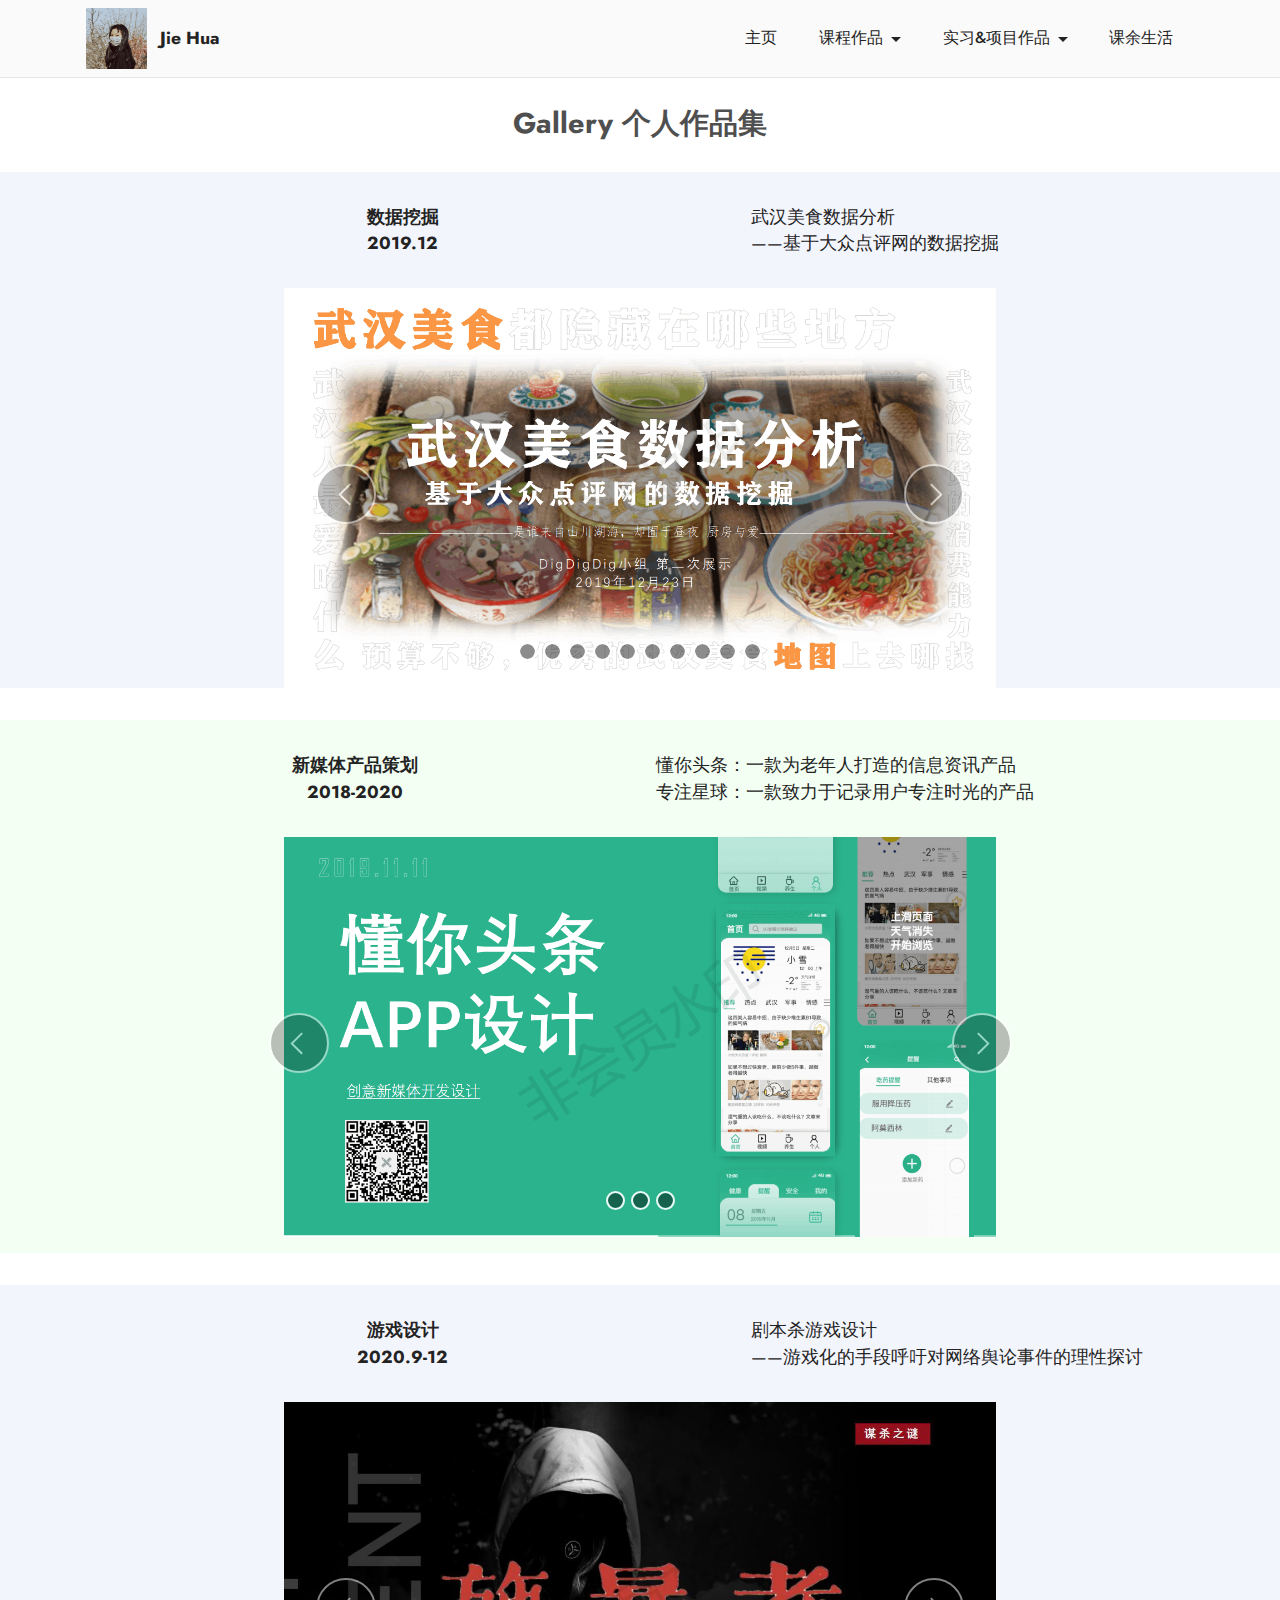
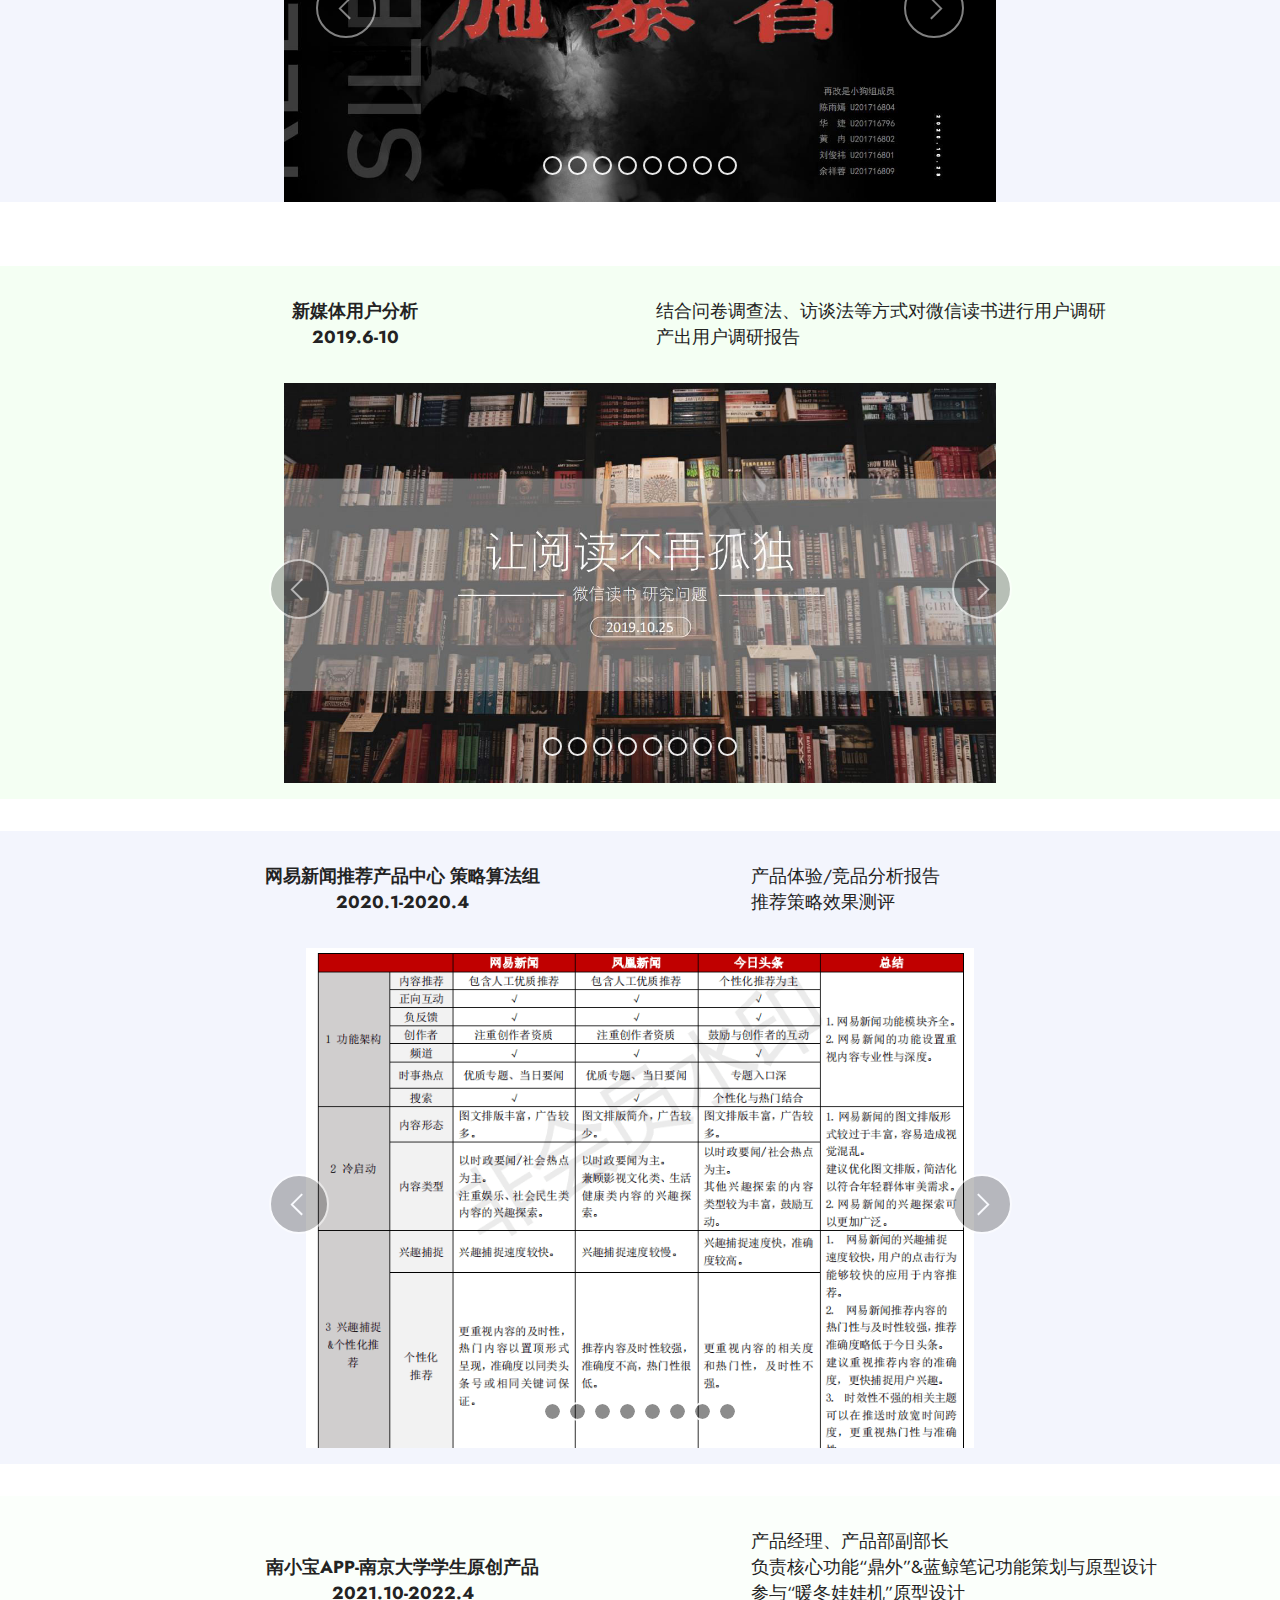
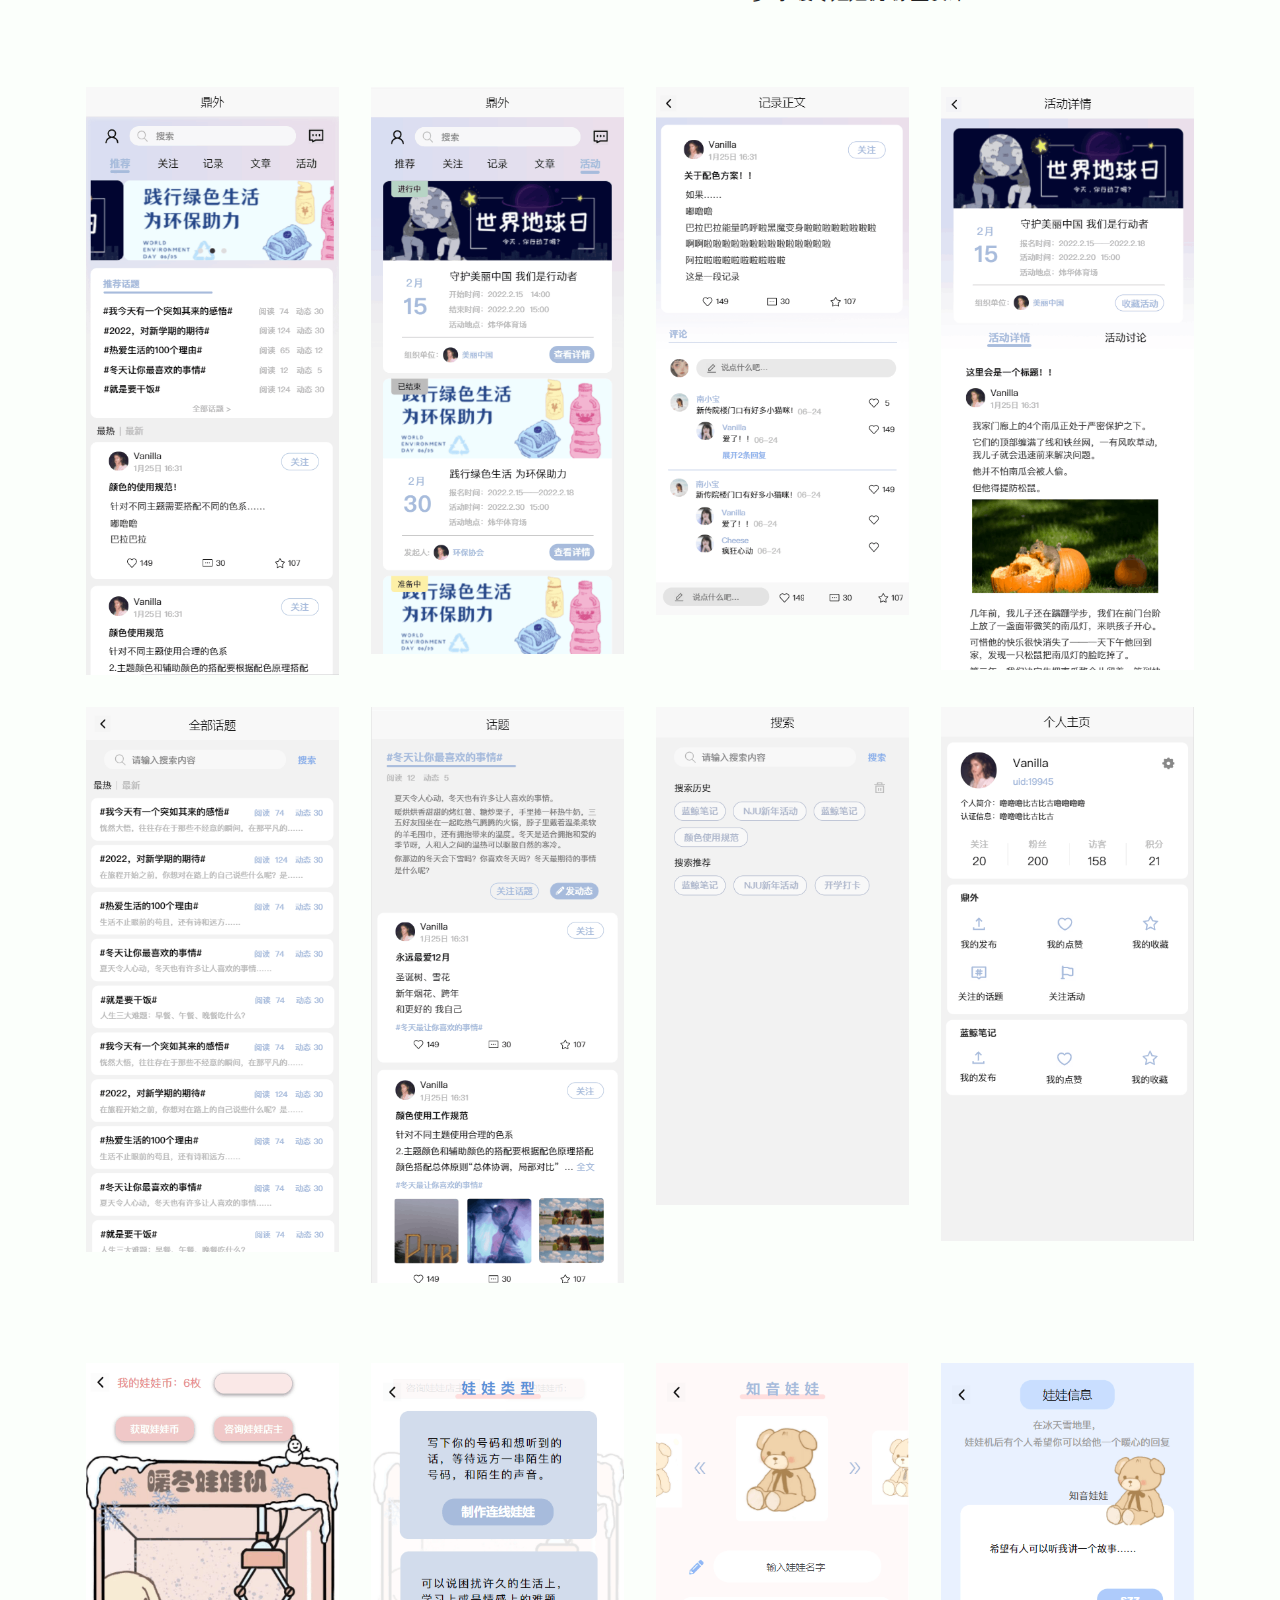
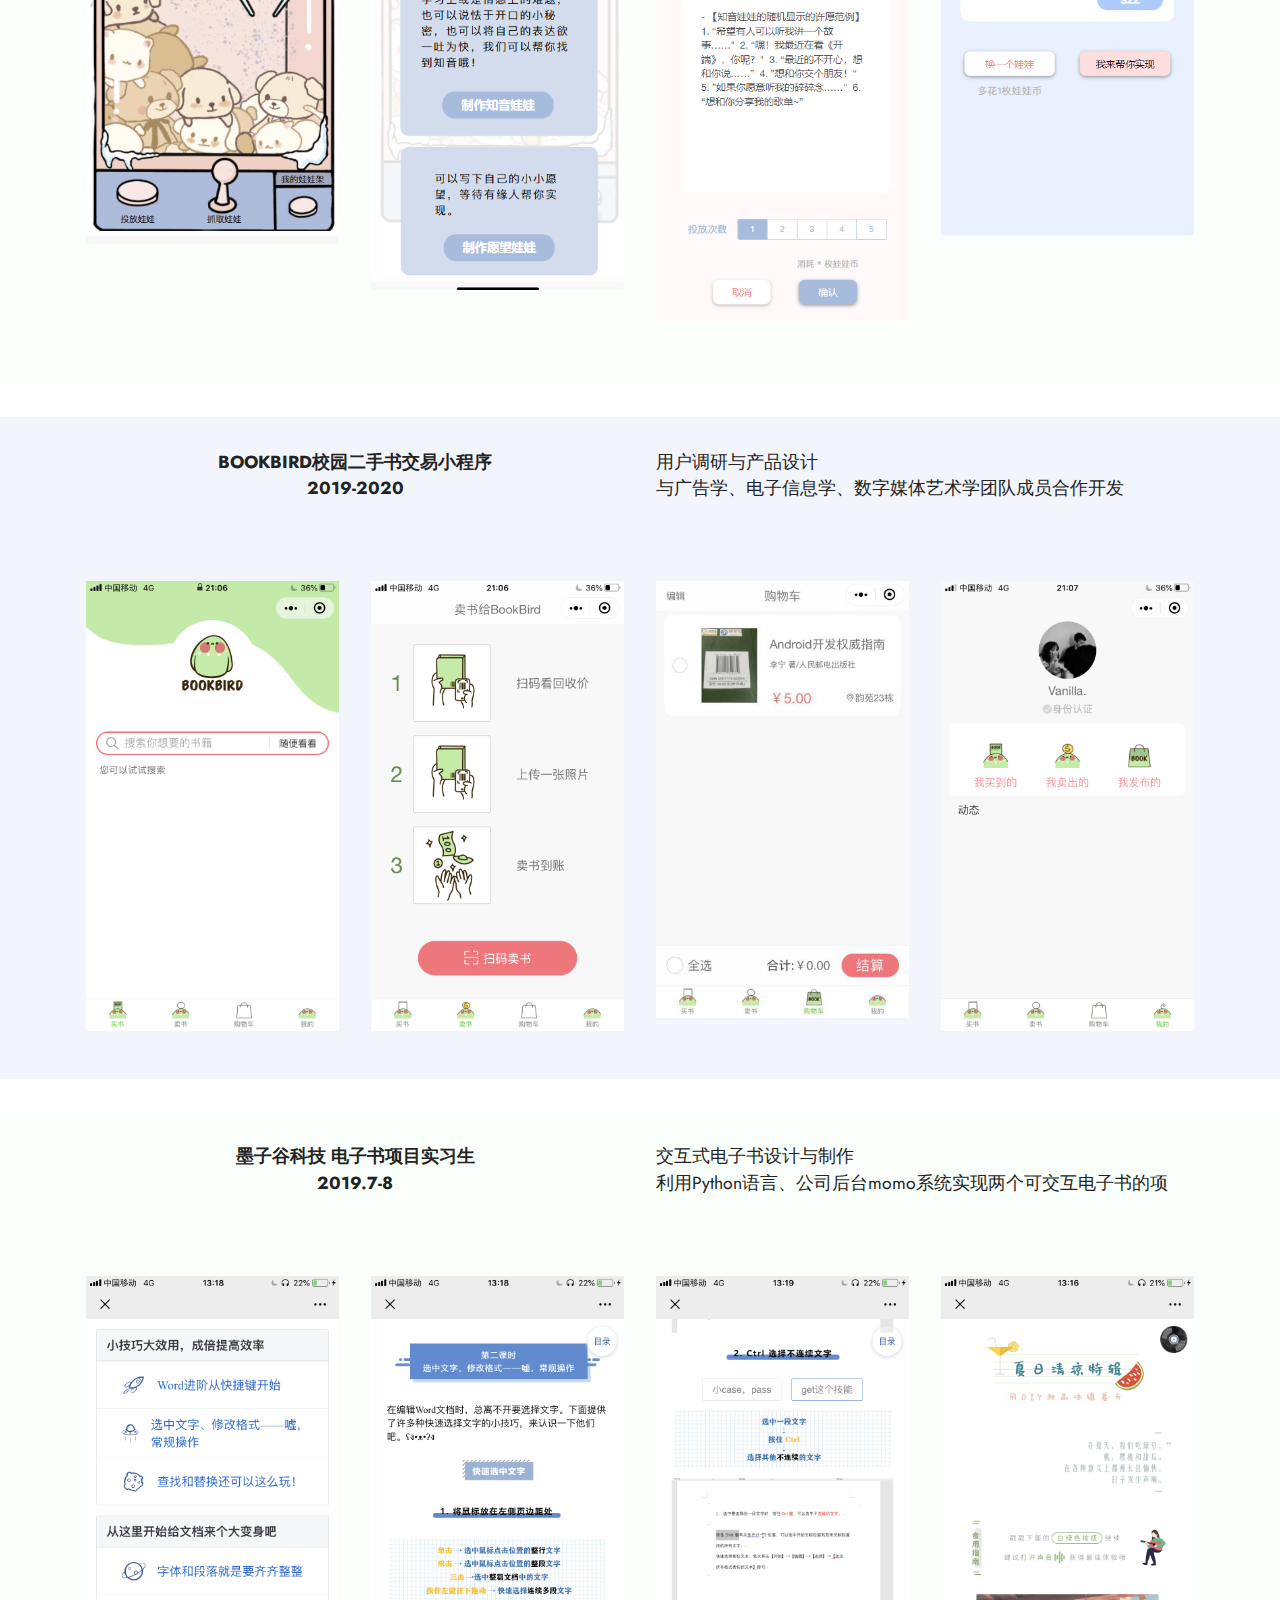
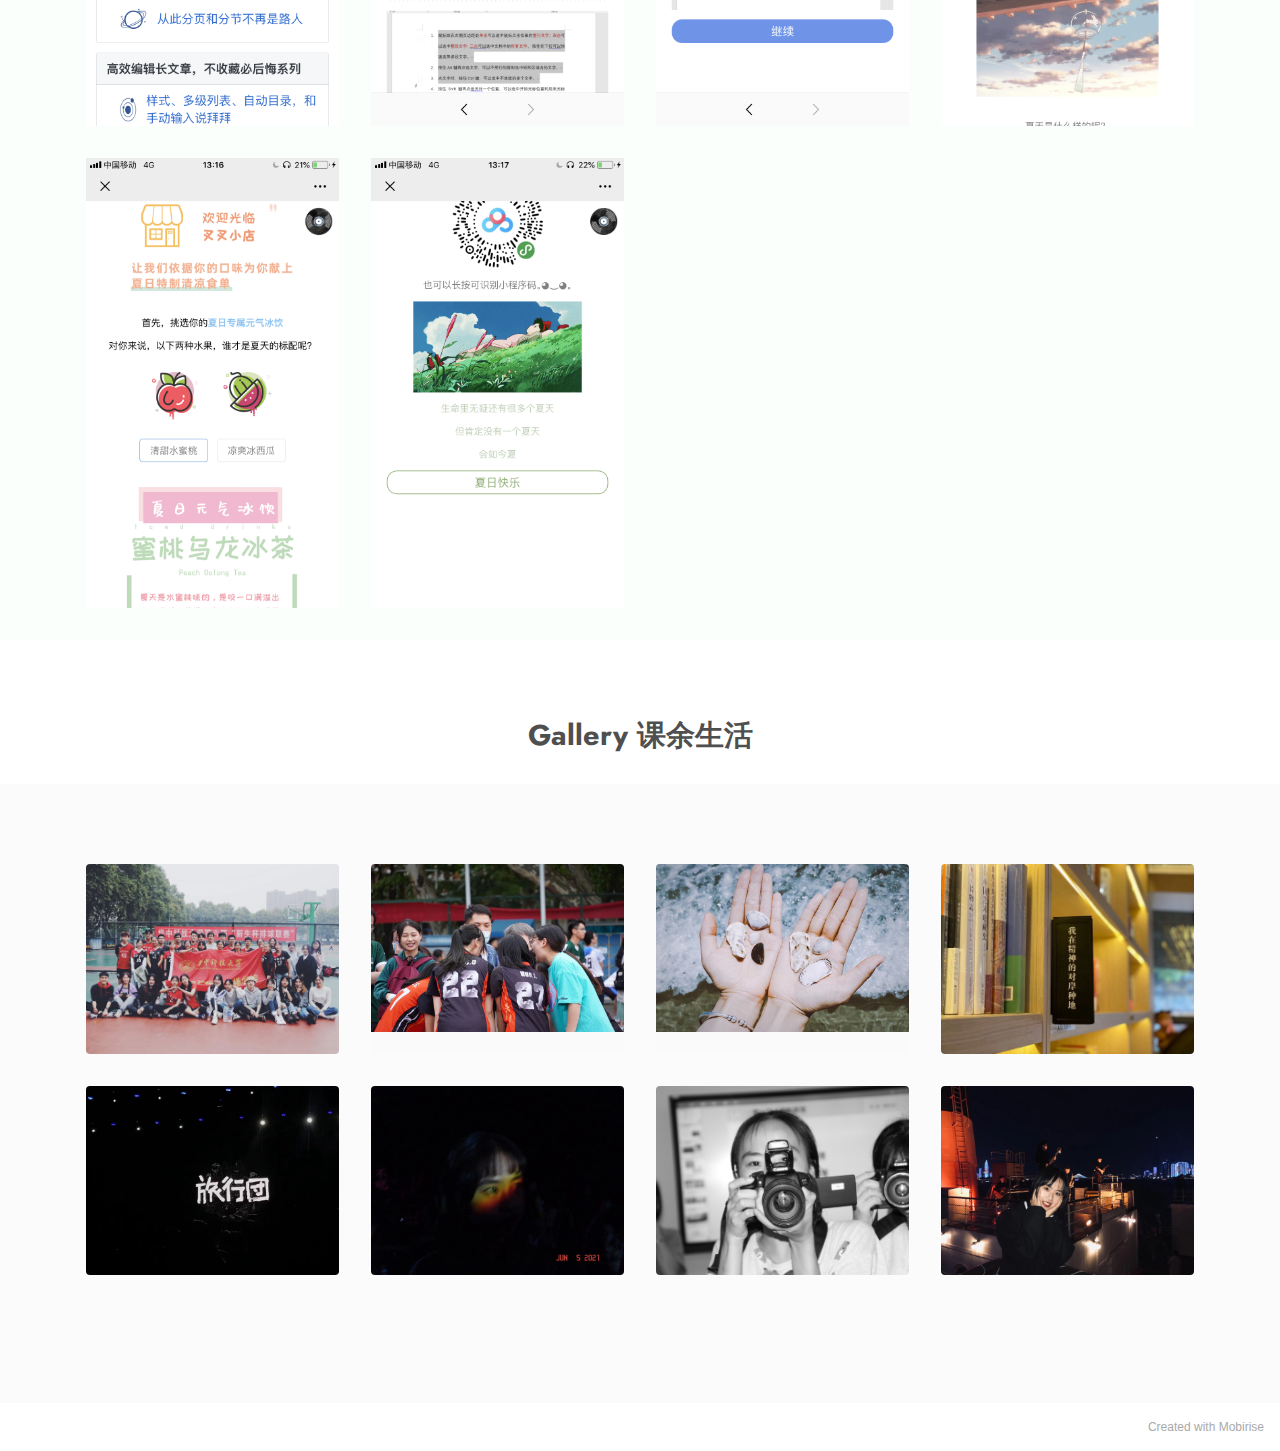
==== commit 26888786: "Add files via upload" ====
--- a/page1.html
+++ b/page1.html
@@ -94,10 +94,10 @@
     <div class="container">
         <div class="row justify-content-center">
             <div class="col-12 col-md-8">
-                <div class="carousel slide" id="t8hejLA5OF" data-ride="carousel" data-interval="3000">
+                <div class="carousel slide" id="t8hfQtc9Ed" data-ride="carousel" data-interval="3000">
                     
                     <ol class="carousel-indicators">
-                        <li data-slide-to="0" class="active" data-target="#t8hejLA5OF"></li><li data-slide-to="1" class="active" data-target="#t8hejLA5OF"></li><li data-slide-to="2" class="active" data-target="#t8hejLA5OF"></li><li data-slide-to="3" class="active" data-target="#t8hejLA5OF"></li><li data-slide-to="4" class="active" data-target="#t8hejLA5OF"></li><li data-slide-to="5" class="active" data-target="#t8hejLA5OF"></li><li data-slide-to="6" class="active" data-target="#t8hejLA5OF"></li><li data-slide-to="7" class="active" data-target="#t8hejLA5OF"></li><li data-slide-to="8" class="active" data-target="#t8hejLA5OF"></li><li data-slide-to="9" class="active" data-target="#t8hejLA5OF"></li>
+                        <li data-slide-to="0" class="active" data-target="#t8hfQtc9Ed"></li><li data-slide-to="1" class="active" data-target="#t8hfQtc9Ed"></li><li data-slide-to="2" class="active" data-target="#t8hfQtc9Ed"></li><li data-slide-to="3" class="active" data-target="#t8hfQtc9Ed"></li><li data-slide-to="4" class="active" data-target="#t8hfQtc9Ed"></li><li data-slide-to="5" class="active" data-target="#t8hfQtc9Ed"></li><li data-slide-to="6" class="active" data-target="#t8hfQtc9Ed"></li><li data-slide-to="7" class="active" data-target="#t8hfQtc9Ed"></li><li data-slide-to="8" class="active" data-target="#t8hfQtc9Ed"></li><li data-slide-to="9" class="active" data-target="#t8hfQtc9Ed"></li>
                         
                         
                     </ol>
@@ -156,11 +156,11 @@
                             </div>
                         </div>
                     </div>
-                    <a class="carousel-control carousel-control-prev" role="button" data-slide="prev" href="#t8hejLA5OF">
+                    <a class="carousel-control carousel-control-prev" role="button" data-slide="prev" href="#t8hfQtc9Ed">
                         <span class="mobi-mbri mobi-mbri-arrow-prev" aria-hidden="true"></span>
                         <span class="sr-only">Previous</span>
                     </a>
-                    <a class="carousel-control carousel-control-next" role="button" data-slide="next" href="#t8hejLA5OF">
+                    <a class="carousel-control carousel-control-next" role="button" data-slide="next" href="#t8hfQtc9Ed">
                         <span class="mobi-mbri mobi-mbri-arrow-next" aria-hidden="true"></span>
                         <span class="sr-only">Next</span>
                     </a>
@@ -205,10 +205,10 @@
     <div class="container">
         <div class="row justify-content-center">
             <div class="col-12 col-md-9">
-                <div class="carousel slide" id="t8hejNPLId" data-ride="carousel" data-interval="3000">
+                <div class="carousel slide" id="t8hfQvgXf9" data-ride="carousel" data-interval="3000">
                     
                     <ol class="carousel-indicators">
-                        <li data-slide-to="0" class="active" data-target="#t8hejNPLId"></li><li data-slide-to="1" class="active" data-target="#t8hejNPLId"></li><li data-slide-to="2" class="active" data-target="#t8hejNPLId"></li>
+                        <li data-slide-to="0" class="active" data-target="#t8hfQvgXf9"></li><li data-slide-to="1" class="active" data-target="#t8hfQvgXf9"></li><li data-slide-to="2" class="active" data-target="#t8hfQvgXf9"></li>
                         
                         
                     </ol>
@@ -232,11 +232,11 @@
                         
                         
                     </div>
-                    <a class="carousel-control carousel-control-prev" role="button" data-slide="prev" href="#t8hejNPLId">
+                    <a class="carousel-control carousel-control-prev" role="button" data-slide="prev" href="#t8hfQvgXf9">
                         <span class="mobi-mbri mobi-mbri-arrow-prev" aria-hidden="true"></span>
                         <span class="sr-only">Previous</span>
                     </a>
-                    <a class="carousel-control carousel-control-next" role="button" data-slide="next" href="#t8hejNPLId">
+                    <a class="carousel-control carousel-control-next" role="button" data-slide="next" href="#t8hfQvgXf9">
                         <span class="mobi-mbri mobi-mbri-arrow-next" aria-hidden="true"></span>
                         <span class="sr-only">Next</span>
                     </a>
@@ -281,10 +281,10 @@
     <div class="container">
         <div class="row justify-content-center">
             <div class="col-12 col-md-8">
-                <div class="carousel slide" id="t8hejQ0uEM" data-ride="carousel" data-interval="3000">
+                <div class="carousel slide" id="t8hfQxnRcN" data-ride="carousel" data-interval="3000">
                     
                     <ol class="carousel-indicators">
-                        <li data-slide-to="0" class="active" data-target="#t8hejQ0uEM"></li><li data-slide-to="1" class="active" data-target="#t8hejQ0uEM"></li><li data-slide-to="2" class="active" data-target="#t8hejQ0uEM"></li><li data-slide-to="3" class="active" data-target="#t8hejQ0uEM"></li><li data-slide-to="4" class="active" data-target="#t8hejQ0uEM"></li><li data-slide-to="5" class="active" data-target="#t8hejQ0uEM"></li><li data-slide-to="6" class="active" data-target="#t8hejQ0uEM"></li><li data-slide-to="7" class="active" data-target="#t8hejQ0uEM"></li>
+                        <li data-slide-to="0" class="active" data-target="#t8hfQxnRcN"></li><li data-slide-to="1" class="active" data-target="#t8hfQxnRcN"></li><li data-slide-to="2" class="active" data-target="#t8hfQxnRcN"></li><li data-slide-to="3" class="active" data-target="#t8hfQxnRcN"></li><li data-slide-to="4" class="active" data-target="#t8hfQxnRcN"></li><li data-slide-to="5" class="active" data-target="#t8hfQxnRcN"></li><li data-slide-to="6" class="active" data-target="#t8hfQxnRcN"></li><li data-slide-to="7" class="active" data-target="#t8hfQxnRcN"></li>
                         
                         
                     </ol>
@@ -333,11 +333,11 @@
                         
                         
                     </div>
-                    <a class="carousel-control carousel-control-prev" role="button" data-slide="prev" href="#t8hejQ0uEM">
+                    <a class="carousel-control carousel-control-prev" role="button" data-slide="prev" href="#t8hfQxnRcN">
                         <span class="mobi-mbri mobi-mbri-arrow-prev" aria-hidden="true"></span>
                         <span class="sr-only">Previous</span>
                     </a>
-                    <a class="carousel-control carousel-control-next" role="button" data-slide="next" href="#t8hejQ0uEM">
+                    <a class="carousel-control carousel-control-next" role="button" data-slide="next" href="#t8hfQxnRcN">
                         <span class="mobi-mbri mobi-mbri-arrow-next" aria-hidden="true"></span>
                         <span class="sr-only">Next</span>
                     </a>
@@ -382,10 +382,10 @@
     <div class="container">
         <div class="row justify-content-center">
             <div class="col-12 col-md-9">
-                <div class="carousel slide" id="t8hejSkTY0" data-ride="carousel" data-interval="3000">
+                <div class="carousel slide" id="t8hfQzzKUq" data-ride="carousel" data-interval="3000">
                     
                     <ol class="carousel-indicators">
-                        <li data-slide-to="0" class="active" data-target="#t8hejSkTY0"></li><li data-slide-to="1" class="active" data-target="#t8hejSkTY0"></li><li data-slide-to="2" class="active" data-target="#t8hejSkTY0"></li><li data-slide-to="3" class="active" data-target="#t8hejSkTY0"></li><li data-slide-to="4" class="active" data-target="#t8hejSkTY0"></li><li data-slide-to="5" class="active" data-target="#t8hejSkTY0"></li><li data-slide-to="6" class="active" data-target="#t8hejSkTY0"></li><li data-slide-to="7" class="active" data-target="#t8hejSkTY0"></li>
+                        <li data-slide-to="0" class="active" data-target="#t8hfQzzKUq"></li><li data-slide-to="1" class="active" data-target="#t8hfQzzKUq"></li><li data-slide-to="2" class="active" data-target="#t8hfQzzKUq"></li><li data-slide-to="3" class="active" data-target="#t8hfQzzKUq"></li><li data-slide-to="4" class="active" data-target="#t8hfQzzKUq"></li><li data-slide-to="5" class="active" data-target="#t8hfQzzKUq"></li><li data-slide-to="6" class="active" data-target="#t8hfQzzKUq"></li><li data-slide-to="7" class="active" data-target="#t8hfQzzKUq"></li>
                         
                         
                     </ol>
@@ -434,11 +434,11 @@
                         
                         
                     </div>
-                    <a class="carousel-control carousel-control-prev" role="button" data-slide="prev" href="#t8hejSkTY0">
+                    <a class="carousel-control carousel-control-prev" role="button" data-slide="prev" href="#t8hfQzzKUq">
                         <span class="mobi-mbri mobi-mbri-arrow-prev" aria-hidden="true"></span>
                         <span class="sr-only">Previous</span>
                     </a>
-                    <a class="carousel-control carousel-control-next" role="button" data-slide="next" href="#t8hejSkTY0">
+                    <a class="carousel-control carousel-control-next" role="button" data-slide="next" href="#t8hfQzzKUq">
                         <span class="mobi-mbri mobi-mbri-arrow-next" aria-hidden="true"></span>
                         <span class="sr-only">Next</span>
                     </a>
@@ -483,10 +483,10 @@
     <div class="container">
         <div class="row justify-content-center">
             <div class="col-12 col-md-9">
-                <div class="carousel slide" id="t8hejUNY37" data-ride="carousel" data-interval="3000">
+                <div class="carousel slide" id="t8hfQBQksB" data-ride="carousel" data-interval="3000">
                     
                     <ol class="carousel-indicators">
-                        <li data-slide-to="0" class="active" data-target="#t8hejUNY37"></li><li data-slide-to="1" class="active" data-target="#t8hejUNY37"></li><li data-slide-to="2" class="active" data-target="#t8hejUNY37"></li><li data-slide-to="3" class="active" data-target="#t8hejUNY37"></li><li data-slide-to="4" class="active" data-target="#t8hejUNY37"></li><li data-slide-to="5" class="active" data-target="#t8hejUNY37"></li><li data-slide-to="6" class="active" data-target="#t8hejUNY37"></li><li data-slide-to="7" class="active" data-target="#t8hejUNY37"></li>
+                        <li data-slide-to="0" class="active" data-target="#t8hfQBQksB"></li><li data-slide-to="1" class="active" data-target="#t8hfQBQksB"></li><li data-slide-to="2" class="active" data-target="#t8hfQBQksB"></li><li data-slide-to="3" class="active" data-target="#t8hfQBQksB"></li><li data-slide-to="4" class="active" data-target="#t8hfQBQksB"></li><li data-slide-to="5" class="active" data-target="#t8hfQBQksB"></li><li data-slide-to="6" class="active" data-target="#t8hfQBQksB"></li><li data-slide-to="7" class="active" data-target="#t8hfQBQksB"></li>
                         
                         
                     </ol>
@@ -535,11 +535,11 @@
                         
                         
                     </div>
-                    <a class="carousel-control carousel-control-prev" role="button" data-slide="prev" href="#t8hejUNY37">
+                    <a class="carousel-control carousel-control-prev" role="button" data-slide="prev" href="#t8hfQBQksB">
                         <span class="mobi-mbri mobi-mbri-arrow-prev" aria-hidden="true"></span>
                         <span class="sr-only">Previous</span>
                     </a>
-                    <a class="carousel-control carousel-control-next" role="button" data-slide="next" href="#t8hejUNY37">
+                    <a class="carousel-control carousel-control-next" role="button" data-slide="next" href="#t8hfQBQksB">
                         <span class="mobi-mbri mobi-mbri-arrow-next" aria-hidden="true"></span>
                         <span class="sr-only">Next</span>
                     </a>
@@ -586,16 +586,16 @@
         
         <div class="row mbr-gallery mt-4">
             <div class="col-12 col-md-6 col-lg-3 item gallery-image active">
-                <div class="item-wrapper" data-toggle="modal" data-target="#t8hejXiODr-modal">
-                    <img class="w-100" src="assets/images/1654754535774-382x888.png" alt="" data-slide-to="0" data-target="#lb-t8hejXiODr">
-                    <div class="icon-wrapper">
-                        <span class="mobi-mbri mobi-mbri-search mbr-iconfont mbr-iconfont-btn"></span>
-                    </div>
-                </div>
-                
-            </div><div class="col-12 col-md-6 col-lg-3 item gallery-image">
-                <div class="item-wrapper" data-toggle="modal" data-target="#t8hejXiODr-modal">
-                    <img class="w-100" src="assets/images/1654776522238-384x861.png" alt="" data-slide-to="1" data-target="#lb-t8hejXiODr">
+                <div class="item-wrapper" data-toggle="modal" data-target="#t8hfQEagpv-modal">
+                    <img class="w-100" src="assets/images/1654754535774-382x888.png" alt="" data-slide-to="0" data-target="#lb-t8hfQEagpv">
+                    <div class="icon-wrapper">
+                        <span class="mobi-mbri mobi-mbri-search mbr-iconfont mbr-iconfont-btn"></span>
+                    </div>
+                </div>
+                
+            </div><div class="col-12 col-md-6 col-lg-3 item gallery-image">
+                <div class="item-wrapper" data-toggle="modal" data-target="#t8hfQEagpv-modal">
+                    <img class="w-100" src="assets/images/1654776522238-384x861.png" alt="" data-slide-to="1" data-target="#lb-t8hfQEagpv">
                     <div class="icon-wrapper">
                         <span class="mobi-mbri mobi-mbri-search mbr-iconfont mbr-iconfont-btn"></span>
                     </div>
@@ -605,61 +605,61 @@
             
             
             <div class="col-12 col-md-6 col-lg-3 item gallery-image">
-                <div class="item-wrapper" data-toggle="modal" data-target="#t8hejXiODr-modal">
-                    <img class="w-100" src="assets/images/1654754734446-383x800.png" alt="" data-slide-to="2" data-target="#lb-t8hejXiODr">
-                    <div class="icon-wrapper">
-                        <span class="mobi-mbri mobi-mbri-search mbr-iconfont mbr-iconfont-btn"></span>
-                    </div>
-                </div>
-                
-            </div><div class="col-12 col-md-6 col-lg-3 item gallery-image">
-                <div class="item-wrapper" data-toggle="modal" data-target="#t8hejXiODr-modal">
-                    <img class="w-100" src="assets/images/1654776726510-383x883.png" alt="" data-slide-to="3" data-target="#lb-t8hejXiODr">
-                    <div class="icon-wrapper">
-                        <span class="mobi-mbri mobi-mbri-search mbr-iconfont mbr-iconfont-btn"></span>
-                    </div>
-                </div>
-                
-            </div><div class="col-12 col-md-6 col-lg-3 item gallery-image">
-                <div class="item-wrapper" data-toggle="modal" data-target="#t8hejXiODr-modal">
-                    <img class="w-100" src="assets/images/1654754658343-382x823.png" alt="" data-slide-to="4" data-target="#lb-t8hejXiODr">
-                    <div class="icon-wrapper">
-                        <span class="mobi-mbri mobi-mbri-search mbr-iconfont mbr-iconfont-btn"></span>
-                    </div>
-                </div>
-                
-            </div><div class="col-12 col-md-6 col-lg-3 item gallery-image">
-                <div class="item-wrapper" data-toggle="modal" data-target="#t8hejXiODr-modal">
-                    <img class="w-100" src="assets/images/1654776620034-385x877.png" alt="" data-slide-to="5" data-target="#lb-t8hejXiODr">
-                    <div class="icon-wrapper">
-                        <span class="mobi-mbri mobi-mbri-search mbr-iconfont mbr-iconfont-btn"></span>
-                    </div>
-                </div>
-                
-            </div><div class="col-12 col-md-6 col-lg-3 item gallery-image">
-                <div class="item-wrapper" data-toggle="modal" data-target="#t8hejXiODr-modal">
-                    <img class="w-100" src="assets/images/1654776638774-382x752.png" alt="" data-slide-to="6" data-target="#lb-t8hejXiODr">
-                    <div class="icon-wrapper">
-                        <span class="mobi-mbri mobi-mbri-search mbr-iconfont mbr-iconfont-btn"></span>
-                    </div>
-                </div>
-                
-            </div><div class="col-12 col-md-6 col-lg-3 item gallery-image">
-                <div class="item-wrapper" data-toggle="modal" data-target="#t8hejXiODr-modal">
-                    <img class="w-100" src="assets/images/1654776669664-384x810.png" alt="" data-slide-to="7" data-target="#lb-t8hejXiODr">
-                    <div class="icon-wrapper">
-                        <span class="mobi-mbri mobi-mbri-search mbr-iconfont mbr-iconfont-btn"></span>
-                    </div>
-                </div>
-                
-            </div>
-        </div>
-
-        <div class="modal mbr-slider" tabindex="-1" role="dialog" aria-hidden="true" id="t8hejXiODr-modal">
+                <div class="item-wrapper" data-toggle="modal" data-target="#t8hfQEagpv-modal">
+                    <img class="w-100" src="assets/images/1654754734446-383x800.png" alt="" data-slide-to="2" data-target="#lb-t8hfQEagpv">
+                    <div class="icon-wrapper">
+                        <span class="mobi-mbri mobi-mbri-search mbr-iconfont mbr-iconfont-btn"></span>
+                    </div>
+                </div>
+                
+            </div><div class="col-12 col-md-6 col-lg-3 item gallery-image">
+                <div class="item-wrapper" data-toggle="modal" data-target="#t8hfQEagpv-modal">
+                    <img class="w-100" src="assets/images/1654776726510-383x883.png" alt="" data-slide-to="3" data-target="#lb-t8hfQEagpv">
+                    <div class="icon-wrapper">
+                        <span class="mobi-mbri mobi-mbri-search mbr-iconfont mbr-iconfont-btn"></span>
+                    </div>
+                </div>
+                
+            </div><div class="col-12 col-md-6 col-lg-3 item gallery-image">
+                <div class="item-wrapper" data-toggle="modal" data-target="#t8hfQEagpv-modal">
+                    <img class="w-100" src="assets/images/1654754658343-382x823.png" alt="" data-slide-to="4" data-target="#lb-t8hfQEagpv">
+                    <div class="icon-wrapper">
+                        <span class="mobi-mbri mobi-mbri-search mbr-iconfont mbr-iconfont-btn"></span>
+                    </div>
+                </div>
+                
+            </div><div class="col-12 col-md-6 col-lg-3 item gallery-image">
+                <div class="item-wrapper" data-toggle="modal" data-target="#t8hfQEagpv-modal">
+                    <img class="w-100" src="assets/images/1654776620034-385x877.png" alt="" data-slide-to="5" data-target="#lb-t8hfQEagpv">
+                    <div class="icon-wrapper">
+                        <span class="mobi-mbri mobi-mbri-search mbr-iconfont mbr-iconfont-btn"></span>
+                    </div>
+                </div>
+                
+            </div><div class="col-12 col-md-6 col-lg-3 item gallery-image">
+                <div class="item-wrapper" data-toggle="modal" data-target="#t8hfQEagpv-modal">
+                    <img class="w-100" src="assets/images/1654776638774-382x752.png" alt="" data-slide-to="6" data-target="#lb-t8hfQEagpv">
+                    <div class="icon-wrapper">
+                        <span class="mobi-mbri mobi-mbri-search mbr-iconfont mbr-iconfont-btn"></span>
+                    </div>
+                </div>
+                
+            </div><div class="col-12 col-md-6 col-lg-3 item gallery-image">
+                <div class="item-wrapper" data-toggle="modal" data-target="#t8hfQEagpv-modal">
+                    <img class="w-100" src="assets/images/1654776669664-384x810.png" alt="" data-slide-to="7" data-target="#lb-t8hfQEagpv">
+                    <div class="icon-wrapper">
+                        <span class="mobi-mbri mobi-mbri-search mbr-iconfont mbr-iconfont-btn"></span>
+                    </div>
+                </div>
+                
+            </div>
+        </div>
+
+        <div class="modal mbr-slider" tabindex="-1" role="dialog" aria-hidden="true" id="t8hfQEagpv-modal">
             <div class="modal-dialog" role="document">
                 <div class="modal-content">
                     <div class="modal-body">
-                        <div class="carousel slide" id="lb-t8hejXiODr" data-interval="5000">
+                        <div class="carousel slide" id="lb-t8hfQEagpv" data-interval="5000">
                             <div class="carousel-inner">
                                 <div class="carousel-item active">
                                     <img class="d-block w-100" src="assets/images/1654754535774-382x888.png" alt="">
@@ -683,18 +683,18 @@
                                 </div>
                             </div>
                             <ol class="carousel-indicators">
-                                <li data-slide-to="0" class="active" data-target="#lb-t8hejXiODr"></li>
-                                <li data-slide-to="1" data-target="#lb-t8hejXiODr"></li><li data-slide-to="2" data-target="#lb-t8hejXiODr"></li><li data-slide-to="3" data-target="#lb-t8hejXiODr"></li>
-                                <li data-slide-to="4" data-target="#lb-t8hejXiODr"></li>
-                                <li data-slide-to="5" data-target="#lb-t8hejXiODr"></li><li data-slide-to="6" data-target="#lb-t8hejXiODr"></li><li data-slide-to="7" data-target="#lb-t8hejXiODr"></li>
+                                <li data-slide-to="0" class="active" data-target="#lb-t8hfQEagpv"></li>
+                                <li data-slide-to="1" data-target="#lb-t8hfQEagpv"></li><li data-slide-to="2" data-target="#lb-t8hfQEagpv"></li><li data-slide-to="3" data-target="#lb-t8hfQEagpv"></li>
+                                <li data-slide-to="4" data-target="#lb-t8hfQEagpv"></li>
+                                <li data-slide-to="5" data-target="#lb-t8hfQEagpv"></li><li data-slide-to="6" data-target="#lb-t8hfQEagpv"></li><li data-slide-to="7" data-target="#lb-t8hfQEagpv"></li>
                             </ol>
                             <a role="button" href="" class="close" data-dismiss="modal" aria-label="Close">
                             </a>
-                            <a class="carousel-control-prev carousel-control" role="button" data-slide="prev" href="#lb-t8hejXiODr">
+                            <a class="carousel-control-prev carousel-control" role="button" data-slide="prev" href="#lb-t8hfQEagpv">
                                 <span class="mobi-mbri mobi-mbri-arrow-prev" aria-hidden="true"></span>
                                 <span class="sr-only">Previous</span>
                             </a>
-                            <a class="carousel-control-next carousel-control" role="button" data-slide="next" href="#lb-t8hejXiODr">
+                            <a class="carousel-control-next carousel-control" role="button" data-slide="next" href="#lb-t8hfQEagpv">
                                 <span class="mobi-mbri mobi-mbri-arrow-next" aria-hidden="true"></span>
                                 <span class="sr-only">Next</span>
                             </a>
@@ -715,32 +715,32 @@
         
         <div class="row mbr-gallery mt-4">
             <div class="col-12 col-md-6 col-lg-3 item gallery-image active">
-                <div class="item-wrapper" data-toggle="modal" data-target="#t8hejYAxZF-modal">
-                    <img class="w-100" src="assets/images/1654755086331-1-382x726.png" alt="" data-slide-to="0" data-target="#lb-t8hejYAxZF">
+                <div class="item-wrapper" data-toggle="modal" data-target="#t8hfQFNQMD-modal">
+                    <img class="w-100" src="assets/images/1654755086331-1-382x726.png" alt="" data-slide-to="0" data-target="#lb-t8hfQFNQMD">
                     <div class="icon-wrapper">
                         <span class="mobi-mbri mobi-mbri-search mbr-iconfont mbr-iconfont-btn"></span>
                     </div>
                 </div>
                 
             </div><div class="col-12 col-md-6 col-lg-3 item gallery-image active">
-                <div class="item-wrapper" data-toggle="modal" data-target="#t8hejYAxZF-modal">
-                    <img class="w-100" src="assets/images/1654755175638-384x799.png" alt="" data-slide-to="1" data-target="#lb-t8hejYAxZF">
+                <div class="item-wrapper" data-toggle="modal" data-target="#t8hfQFNQMD-modal">
+                    <img class="w-100" src="assets/images/1654755175638-384x799.png" alt="" data-slide-to="1" data-target="#lb-t8hfQFNQMD">
                     <div class="icon-wrapper">
                         <span class="mobi-mbri mobi-mbri-search mbr-iconfont mbr-iconfont-btn"></span>
                     </div>
                 </div>
                 
             </div><div class="col-12 col-md-6 col-lg-3 item gallery-image active">
-                <div class="item-wrapper" data-toggle="modal" data-target="#t8hejYAxZF-modal">
-                    <img class="w-100" src="assets/images/1654755209320-384x846.png" alt="" data-slide-to="2" data-target="#lb-t8hejYAxZF">
+                <div class="item-wrapper" data-toggle="modal" data-target="#t8hfQFNQMD-modal">
+                    <img class="w-100" src="assets/images/1654755209320-384x846.png" alt="" data-slide-to="2" data-target="#lb-t8hfQFNQMD">
                     <div class="icon-wrapper">
                         <span class="mobi-mbri mobi-mbri-search mbr-iconfont mbr-iconfont-btn"></span>
                     </div>
                 </div>
                 
             </div><div class="col-12 col-md-6 col-lg-3 item gallery-image active">
-                <div class="item-wrapper" data-toggle="modal" data-target="#t8hejYAxZF-modal">
-                    <img class="w-100" src="assets/images/1654755237259-383x714.png" alt="" data-slide-to="3" data-target="#lb-t8hejYAxZF">
+                <div class="item-wrapper" data-toggle="modal" data-target="#t8hfQFNQMD-modal">
+                    <img class="w-100" src="assets/images/1654755237259-383x714.png" alt="" data-slide-to="3" data-target="#lb-t8hfQFNQMD">
                     <div class="icon-wrapper">
                         <span class="mobi-mbri mobi-mbri-search mbr-iconfont mbr-iconfont-btn"></span>
                     </div>
@@ -752,11 +752,11 @@
             
         </div>
 
-        <div class="modal mbr-slider" tabindex="-1" role="dialog" aria-hidden="true" id="t8hejYAxZF-modal">
+        <div class="modal mbr-slider" tabindex="-1" role="dialog" aria-hidden="true" id="t8hfQFNQMD-modal">
             <div class="modal-dialog" role="document">
                 <div class="modal-content">
                     <div class="modal-body">
-                        <div class="carousel slide" id="lb-t8hejYAxZF" data-interval="5000">
+                        <div class="carousel slide" id="lb-t8hfQFNQMD" data-interval="5000">
                             <div class="carousel-inner">
                                 <div class="carousel-item active">
                                     <img class="d-block w-100" src="assets/images/1654755086331-1-382x726.png" alt="">
@@ -772,18 +772,18 @@
                                 
                             </div>
                             <ol class="carousel-indicators">
-                                <li data-slide-to="0" class="active" data-target="#lb-t8hejYAxZF"></li><li data-slide-to="1" class="active" data-target="#lb-t8hejYAxZF"></li><li data-slide-to="2" class="active" data-target="#lb-t8hejYAxZF"></li><li data-slide-to="3" class="active" data-target="#lb-t8hejYAxZF"></li>
+                                <li data-slide-to="0" class="active" data-target="#lb-t8hfQFNQMD"></li><li data-slide-to="1" class="active" data-target="#lb-t8hfQFNQMD"></li><li data-slide-to="2" class="active" data-target="#lb-t8hfQFNQMD"></li><li data-slide-to="3" class="active" data-target="#lb-t8hfQFNQMD"></li>
                                 
                                 
                                 
                             </ol>
                             <a role="button" href="" class="close" data-dismiss="modal" aria-label="Close">
                             </a>
-                            <a class="carousel-control-prev carousel-control" role="button" data-slide="prev" href="#lb-t8hejYAxZF">
+                            <a class="carousel-control-prev carousel-control" role="button" data-slide="prev" href="#lb-t8hfQFNQMD">
                                 <span class="mobi-mbri mobi-mbri-arrow-prev" aria-hidden="true"></span>
                                 <span class="sr-only">Previous</span>
                             </a>
-                            <a class="carousel-control-next carousel-control" role="button" data-slide="next" href="#lb-t8hejYAxZF">
+                            <a class="carousel-control-next carousel-control" role="button" data-slide="next" href="#lb-t8hfQFNQMD">
                                 <span class="mobi-mbri mobi-mbri-arrow-next" aria-hidden="true"></span>
                                 <span class="sr-only">Next</span>
                             </a>
@@ -832,32 +832,32 @@
         
         <div class="row mbr-gallery mt-4">
             <div class="col-12 col-md-6 col-lg-3 item gallery-image active">
-                <div class="item-wrapper" data-toggle="modal" data-target="#t8hek15oNF-modal">
-                    <img class="w-100" src="assets/images/3-750x1334.png" alt="" data-slide-to="0" data-target="#lb-t8hek15oNF">
-                    <div class="icon-wrapper">
-                        <span class="mobi-mbri mobi-mbri-search mbr-iconfont mbr-iconfont-btn"></span>
-                    </div>
-                </div>
-                
-            </div><div class="col-12 col-md-6 col-lg-3 item gallery-image">
-                <div class="item-wrapper" data-toggle="modal" data-target="#t8hek15oNF-modal">
-                    <img class="w-100" src="assets/images/4-750x1334.png" alt="" data-slide-to="1" data-target="#lb-t8hek15oNF">
-                    <div class="icon-wrapper">
-                        <span class="mobi-mbri mobi-mbri-search mbr-iconfont mbr-iconfont-btn"></span>
-                    </div>
-                </div>
-                
-            </div><div class="col-12 col-md-6 col-lg-3 item gallery-image">
-                <div class="item-wrapper" data-toggle="modal" data-target="#t8hek15oNF-modal">
-                    <img class="w-100" src="assets/images/5-402x693.png" alt="" data-slide-to="2" data-target="#lb-t8hek15oNF">
-                    <div class="icon-wrapper">
-                        <span class="mobi-mbri mobi-mbri-search mbr-iconfont mbr-iconfont-btn"></span>
-                    </div>
-                </div>
-                
-            </div><div class="col-12 col-md-6 col-lg-3 item gallery-image">
-                <div class="item-wrapper" data-toggle="modal" data-target="#t8hek15oNF-modal">
-                    <img class="w-100" src="assets/images/6-402x715.png" alt="" data-slide-to="3" data-target="#lb-t8hek15oNF">
+                <div class="item-wrapper" data-toggle="modal" data-target="#t8hfQICsaD-modal">
+                    <img class="w-100" src="assets/images/3-750x1334.png" alt="" data-slide-to="0" data-target="#lb-t8hfQICsaD">
+                    <div class="icon-wrapper">
+                        <span class="mobi-mbri mobi-mbri-search mbr-iconfont mbr-iconfont-btn"></span>
+                    </div>
+                </div>
+                
+            </div><div class="col-12 col-md-6 col-lg-3 item gallery-image">
+                <div class="item-wrapper" data-toggle="modal" data-target="#t8hfQICsaD-modal">
+                    <img class="w-100" src="assets/images/4-750x1334.png" alt="" data-slide-to="1" data-target="#lb-t8hfQICsaD">
+                    <div class="icon-wrapper">
+                        <span class="mobi-mbri mobi-mbri-search mbr-iconfont mbr-iconfont-btn"></span>
+                    </div>
+                </div>
+                
+            </div><div class="col-12 col-md-6 col-lg-3 item gallery-image">
+                <div class="item-wrapper" data-toggle="modal" data-target="#t8hfQICsaD-modal">
+                    <img class="w-100" src="assets/images/5-402x693.png" alt="" data-slide-to="2" data-target="#lb-t8hfQICsaD">
+                    <div class="icon-wrapper">
+                        <span class="mobi-mbri mobi-mbri-search mbr-iconfont mbr-iconfont-btn"></span>
+                    </div>
+                </div>
+                
+            </div><div class="col-12 col-md-6 col-lg-3 item gallery-image">
+                <div class="item-wrapper" data-toggle="modal" data-target="#t8hfQICsaD-modal">
+                    <img class="w-100" src="assets/images/6-402x715.png" alt="" data-slide-to="3" data-target="#lb-t8hfQICsaD">
                     <div class="icon-wrapper">
                         <span class="mobi-mbri mobi-mbri-search mbr-iconfont mbr-iconfont-btn"></span>
                     </div>
@@ -869,11 +869,11 @@
             
         </div>
 
-        <div class="modal mbr-slider" tabindex="-1" role="dialog" aria-hidden="true" id="t8hek15oNF-modal">
+        <div class="modal mbr-slider" tabindex="-1" role="dialog" aria-hidden="true" id="t8hfQICsaD-modal">
             <div class="modal-dialog" role="document">
                 <div class="modal-content">
                     <div class="modal-body">
-                        <div class="carousel slide" id="lb-t8hek15oNF" data-interval="5000">
+                        <div class="carousel slide" id="lb-t8hfQICsaD" data-interval="5000">
                             <div class="carousel-inner">
                                 <div class="carousel-item active">
                                     <img class="d-block w-100" src="assets/images/3-750x1334.png" alt="">
@@ -889,18 +889,18 @@
                                 
                             </div>
                             <ol class="carousel-indicators">
-                                <li data-slide-to="0" class="active" data-target="#lb-t8hek15oNF"></li><li data-slide-to="1" class="active" data-target="#lb-t8hek15oNF"></li><li data-slide-to="2" class="active" data-target="#lb-t8hek15oNF"></li><li data-slide-to="3" class="active" data-target="#lb-t8hek15oNF"></li>
+                                <li data-slide-to="0" class="active" data-target="#lb-t8hfQICsaD"></li><li data-slide-to="1" class="active" data-target="#lb-t8hfQICsaD"></li><li data-slide-to="2" class="active" data-target="#lb-t8hfQICsaD"></li><li data-slide-to="3" class="active" data-target="#lb-t8hfQICsaD"></li>
                                 
                                 
                                 
                             </ol>
                             <a role="button" href="" class="close" data-dismiss="modal" aria-label="Close">
                             </a>
-                            <a class="carousel-control-prev carousel-control" role="button" data-slide="prev" href="#lb-t8hek15oNF">
+                            <a class="carousel-control-prev carousel-control" role="button" data-slide="prev" href="#lb-t8hfQICsaD">
                                 <span class="mobi-mbri mobi-mbri-arrow-prev" aria-hidden="true"></span>
                                 <span class="sr-only">Previous</span>
                             </a>
-                            <a class="carousel-control-next carousel-control" role="button" data-slide="next" href="#lb-t8hek15oNF">
+                            <a class="carousel-control-next carousel-control" role="button" data-slide="next" href="#lb-t8hfQICsaD">
                                 <span class="mobi-mbri mobi-mbri-arrow-next" aria-hidden="true"></span>
                                 <span class="sr-only">Next</span>
                             </a>
@@ -949,48 +949,48 @@
         
         <div class="row mbr-gallery mt-4">
             <div class="col-12 col-md-6 col-lg-3 item gallery-image active">
-                <div class="item-wrapper" data-toggle="modal" data-target="#t8hek3TGyW-modal">
-                    <img class="w-100" src="assets/images/img-3283-750x1334.png" alt="" data-slide-to="0" data-target="#lb-t8hek3TGyW">
-                    <div class="icon-wrapper">
-                        <span class="mobi-mbri mobi-mbri-search mbr-iconfont mbr-iconfont-btn"></span>
-                    </div>
-                </div>
-                
-            </div><div class="col-12 col-md-6 col-lg-3 item gallery-image">
-                <div class="item-wrapper" data-toggle="modal" data-target="#t8hek3TGyW-modal">
-                    <img class="w-100" src="assets/images/img-3284-750x1334.png" alt="" data-slide-to="1" data-target="#lb-t8hek3TGyW">
-                    <div class="icon-wrapper">
-                        <span class="mobi-mbri mobi-mbri-search mbr-iconfont mbr-iconfont-btn"></span>
-                    </div>
-                </div>
-                
-            </div><div class="col-12 col-md-6 col-lg-3 item gallery-image">
-                <div class="item-wrapper" data-toggle="modal" data-target="#t8hek3TGyW-modal">
-                    <img class="w-100" src="assets/images/img-3287-750x1334.png" alt="" data-slide-to="2" data-target="#lb-t8hek3TGyW">
-                    <div class="icon-wrapper">
-                        <span class="mobi-mbri mobi-mbri-search mbr-iconfont mbr-iconfont-btn"></span>
-                    </div>
-                </div>
-                
-            </div><div class="col-12 col-md-6 col-lg-3 item gallery-image">
-                <div class="item-wrapper" data-toggle="modal" data-target="#t8hek3TGyW-modal">
-                    <img class="w-100" src="assets/images/img-3280-750x1334.png" alt="" data-slide-to="3" data-target="#lb-t8hek3TGyW">
-                    <div class="icon-wrapper">
-                        <span class="mobi-mbri mobi-mbri-search mbr-iconfont mbr-iconfont-btn"></span>
-                    </div>
-                </div>
-                
-            </div><div class="col-12 col-md-6 col-lg-3 item gallery-image">
-                <div class="item-wrapper" data-toggle="modal" data-target="#t8hek3TGyW-modal">
-                    <img class="w-100" src="assets/images/img-3286-750x1334.png" alt="" data-slide-to="4" data-target="#lb-t8hek3TGyW">
-                    <div class="icon-wrapper">
-                        <span class="mobi-mbri mobi-mbri-search mbr-iconfont mbr-iconfont-btn"></span>
-                    </div>
-                </div>
-                
-            </div><div class="col-12 col-md-6 col-lg-3 item gallery-image">
-                <div class="item-wrapper" data-toggle="modal" data-target="#t8hek3TGyW-modal">
-                    <img class="w-100" src="assets/images/img-3282-750x1334.png" alt="" data-slide-to="5" data-target="#lb-t8hek3TGyW">
+                <div class="item-wrapper" data-toggle="modal" data-target="#t8hfQKQ2uc-modal">
+                    <img class="w-100" src="assets/images/img-3283-750x1334.png" alt="" data-slide-to="0" data-target="#lb-t8hfQKQ2uc">
+                    <div class="icon-wrapper">
+                        <span class="mobi-mbri mobi-mbri-search mbr-iconfont mbr-iconfont-btn"></span>
+                    </div>
+                </div>
+                
+            </div><div class="col-12 col-md-6 col-lg-3 item gallery-image">
+                <div class="item-wrapper" data-toggle="modal" data-target="#t8hfQKQ2uc-modal">
+                    <img class="w-100" src="assets/images/img-3284-750x1334.png" alt="" data-slide-to="1" data-target="#lb-t8hfQKQ2uc">
+                    <div class="icon-wrapper">
+                        <span class="mobi-mbri mobi-mbri-search mbr-iconfont mbr-iconfont-btn"></span>
+                    </div>
+                </div>
+                
+            </div><div class="col-12 col-md-6 col-lg-3 item gallery-image">
+                <div class="item-wrapper" data-toggle="modal" data-target="#t8hfQKQ2uc-modal">
+                    <img class="w-100" src="assets/images/img-3287-750x1334.png" alt="" data-slide-to="2" data-target="#lb-t8hfQKQ2uc">
+                    <div class="icon-wrapper">
+                        <span class="mobi-mbri mobi-mbri-search mbr-iconfont mbr-iconfont-btn"></span>
+                    </div>
+                </div>
+                
+            </div><div class="col-12 col-md-6 col-lg-3 item gallery-image">
+                <div class="item-wrapper" data-toggle="modal" data-target="#t8hfQKQ2uc-modal">
+                    <img class="w-100" src="assets/images/img-3280-750x1334.png" alt="" data-slide-to="3" data-target="#lb-t8hfQKQ2uc">
+                    <div class="icon-wrapper">
+                        <span class="mobi-mbri mobi-mbri-search mbr-iconfont mbr-iconfont-btn"></span>
+                    </div>
+                </div>
+                
+            </div><div class="col-12 col-md-6 col-lg-3 item gallery-image">
+                <div class="item-wrapper" data-toggle="modal" data-target="#t8hfQKQ2uc-modal">
+                    <img class="w-100" src="assets/images/img-3286-750x1334.png" alt="" data-slide-to="4" data-target="#lb-t8hfQKQ2uc">
+                    <div class="icon-wrapper">
+                        <span class="mobi-mbri mobi-mbri-search mbr-iconfont mbr-iconfont-btn"></span>
+                    </div>
+                </div>
+                
+            </div><div class="col-12 col-md-6 col-lg-3 item gallery-image">
+                <div class="item-wrapper" data-toggle="modal" data-target="#t8hfQKQ2uc-modal">
+                    <img class="w-100" src="assets/images/img-3282-750x1334.png" alt="" data-slide-to="5" data-target="#lb-t8hfQKQ2uc">
                     <div class="icon-wrapper">
                         <span class="mobi-mbri mobi-mbri-search mbr-iconfont mbr-iconfont-btn"></span>
                     </div>
@@ -1002,11 +1002,11 @@
             
         </div>
 
-        <div class="modal mbr-slider" tabindex="-1" role="dialog" aria-hidden="true" id="t8hek3TGyW-modal">
+        <div class="modal mbr-slider" tabindex="-1" role="dialog" aria-hidden="true" id="t8hfQKQ2uc-modal">
             <div class="modal-dialog" role="document">
                 <div class="modal-content">
                     <div class="modal-body">
-                        <div class="carousel slide" id="lb-t8hek3TGyW" data-interval="5000">
+                        <div class="carousel slide" id="lb-t8hfQKQ2uc" data-interval="5000">
                             <div class="carousel-inner">
                                 <div class="carousel-item active">
                                     <img class="d-block w-100" src="assets/images/img-3283-750x1334.png" alt="">
@@ -1026,18 +1026,18 @@
                                 
                             </div>
                             <ol class="carousel-indicators">
-                                <li data-slide-to="0" class="active" data-target="#lb-t8hek3TGyW"></li><li data-slide-to="1" class="active" data-target="#lb-t8hek3TGyW"></li><li data-slide-to="2" class="active" data-target="#lb-t8hek3TGyW"></li><li data-slide-to="3" class="active" data-target="#lb-t8hek3TGyW"></li><li data-slide-to="4" class="active" data-target="#lb-t8hek3TGyW"></li><li data-slide-to="5" class="active" data-target="#lb-t8hek3TGyW"></li>
+                                <li data-slide-to="0" class="active" data-target="#lb-t8hfQKQ2uc"></li><li data-slide-to="1" class="active" data-target="#lb-t8hfQKQ2uc"></li><li data-slide-to="2" class="active" data-target="#lb-t8hfQKQ2uc"></li><li data-slide-to="3" class="active" data-target="#lb-t8hfQKQ2uc"></li><li data-slide-to="4" class="active" data-target="#lb-t8hfQKQ2uc"></li><li data-slide-to="5" class="active" data-target="#lb-t8hfQKQ2uc"></li>
                                 
                                 
                                 
                             </ol>
                             <a role="button" href="" class="close" data-dismiss="modal" aria-label="Close">
                             </a>
-                            <a class="carousel-control-prev carousel-control" role="button" data-slide="prev" href="#lb-t8hek3TGyW">
+                            <a class="carousel-control-prev carousel-control" role="button" data-slide="prev" href="#lb-t8hfQKQ2uc">
                                 <span class="mobi-mbri mobi-mbri-arrow-prev" aria-hidden="true"></span>
                                 <span class="sr-only">Previous</span>
                             </a>
-                            <a class="carousel-control-next carousel-control" role="button" data-slide="next" href="#lb-t8hek3TGyW">
+                            <a class="carousel-control-next carousel-control" role="button" data-slide="next" href="#lb-t8hfQKQ2uc">
                                 <span class="mobi-mbri mobi-mbri-arrow-next" aria-hidden="true"></span>
                                 <span class="sr-only">Next</span>
                             </a>
@@ -1152,7 +1152,7 @@
             </div>
         </div>
     </div>
-</section><section style="background-color: #fff; font-family: -apple-system, BlinkMacSystemFont, 'Segoe UI', 'Roboto', 'Helvetica Neue', Arial, sans-serif; color:#aaa; font-size:12px; padding: 0; align-items: center; display: flex;"><a href="https://mobirise.site/r" style="flex: 1 1; height: 3rem; padding-left: 1rem;"></a><p style="flex: 0 0 auto; margin:0; padding-right:1rem;">Mobirise website creator - <a href="https://mobirise.site/p" style="color:#aaa;">Find out</a></p></section><script src="assets/web/assets/jquery/jquery.min.js"></script>  <script src="assets/popper/popper.min.js"></script>  <script src="assets/tether/tether.min.js"></script>  <script src="assets/bootstrap/js/bootstrap.min.js"></script>  <script src="assets/smoothscroll/smooth-scroll.js"></script>  <script src="assets/dropdown/js/nav-dropdown.js"></script>  <script src="assets/dropdown/js/navbar-dropdown.js"></script>  <script src="assets/touchswipe/jquery.touch-swipe.min.js"></script>  <script src="assets/theme/js/script.js"></script>  
+</section><section style="background-color: #fff; font-family: -apple-system, BlinkMacSystemFont, 'Segoe UI', 'Roboto', 'Helvetica Neue', Arial, sans-serif; color:#aaa; font-size:12px; padding: 0; align-items: center; display: flex;"><a href="https://mobirise.site/w" style="flex: 1 1; height: 3rem; padding-left: 1rem;"></a><p style="flex: 0 0 auto; margin:0; padding-right:1rem;">Created with <a href="https://mobirise.site/a" style="color:#aaa;">Mobirise</a></p></section><script src="assets/web/assets/jquery/jquery.min.js"></script>  <script src="assets/popper/popper.min.js"></script>  <script src="assets/tether/tether.min.js"></script>  <script src="assets/bootstrap/js/bootstrap.min.js"></script>  <script src="assets/smoothscroll/smooth-scroll.js"></script>  <script src="assets/dropdown/js/nav-dropdown.js"></script>  <script src="assets/dropdown/js/navbar-dropdown.js"></script>  <script src="assets/touchswipe/jquery.touch-swipe.min.js"></script>  <script src="assets/theme/js/script.js"></script>  
   
   
 </body>
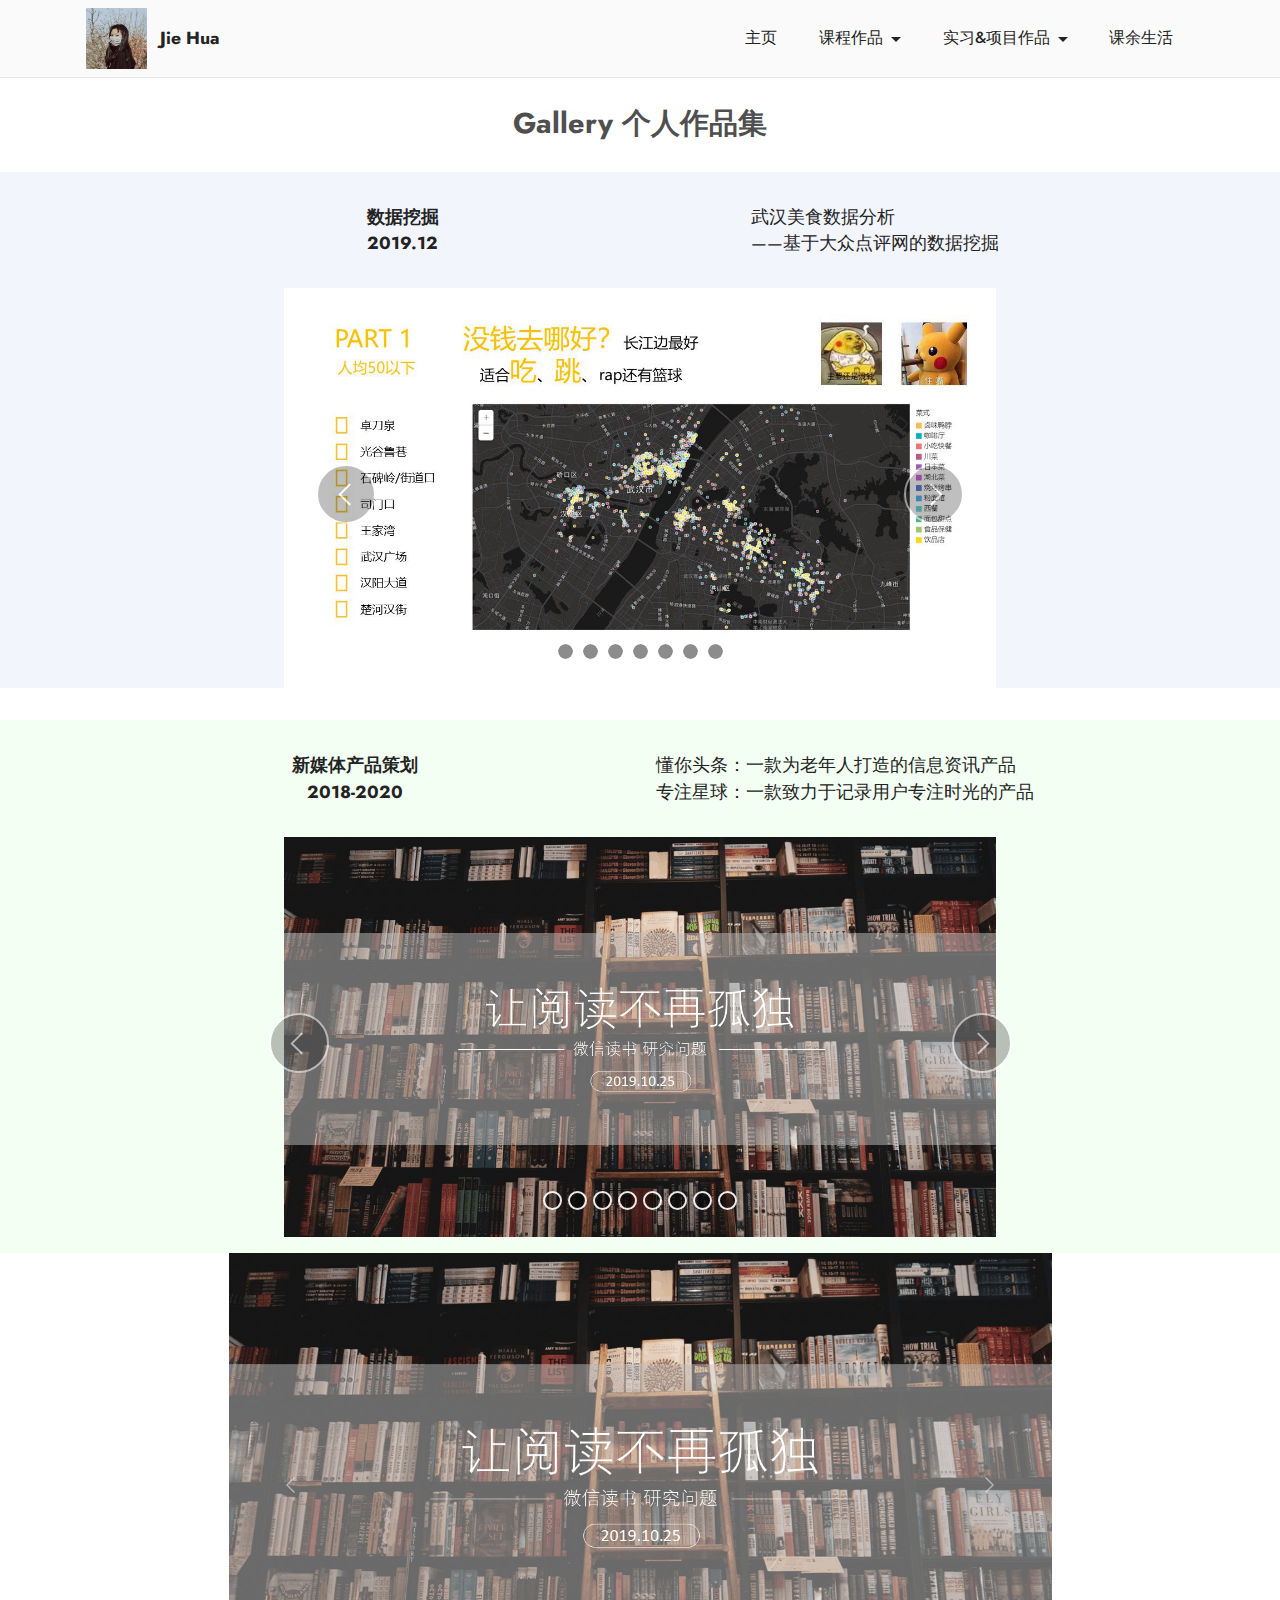
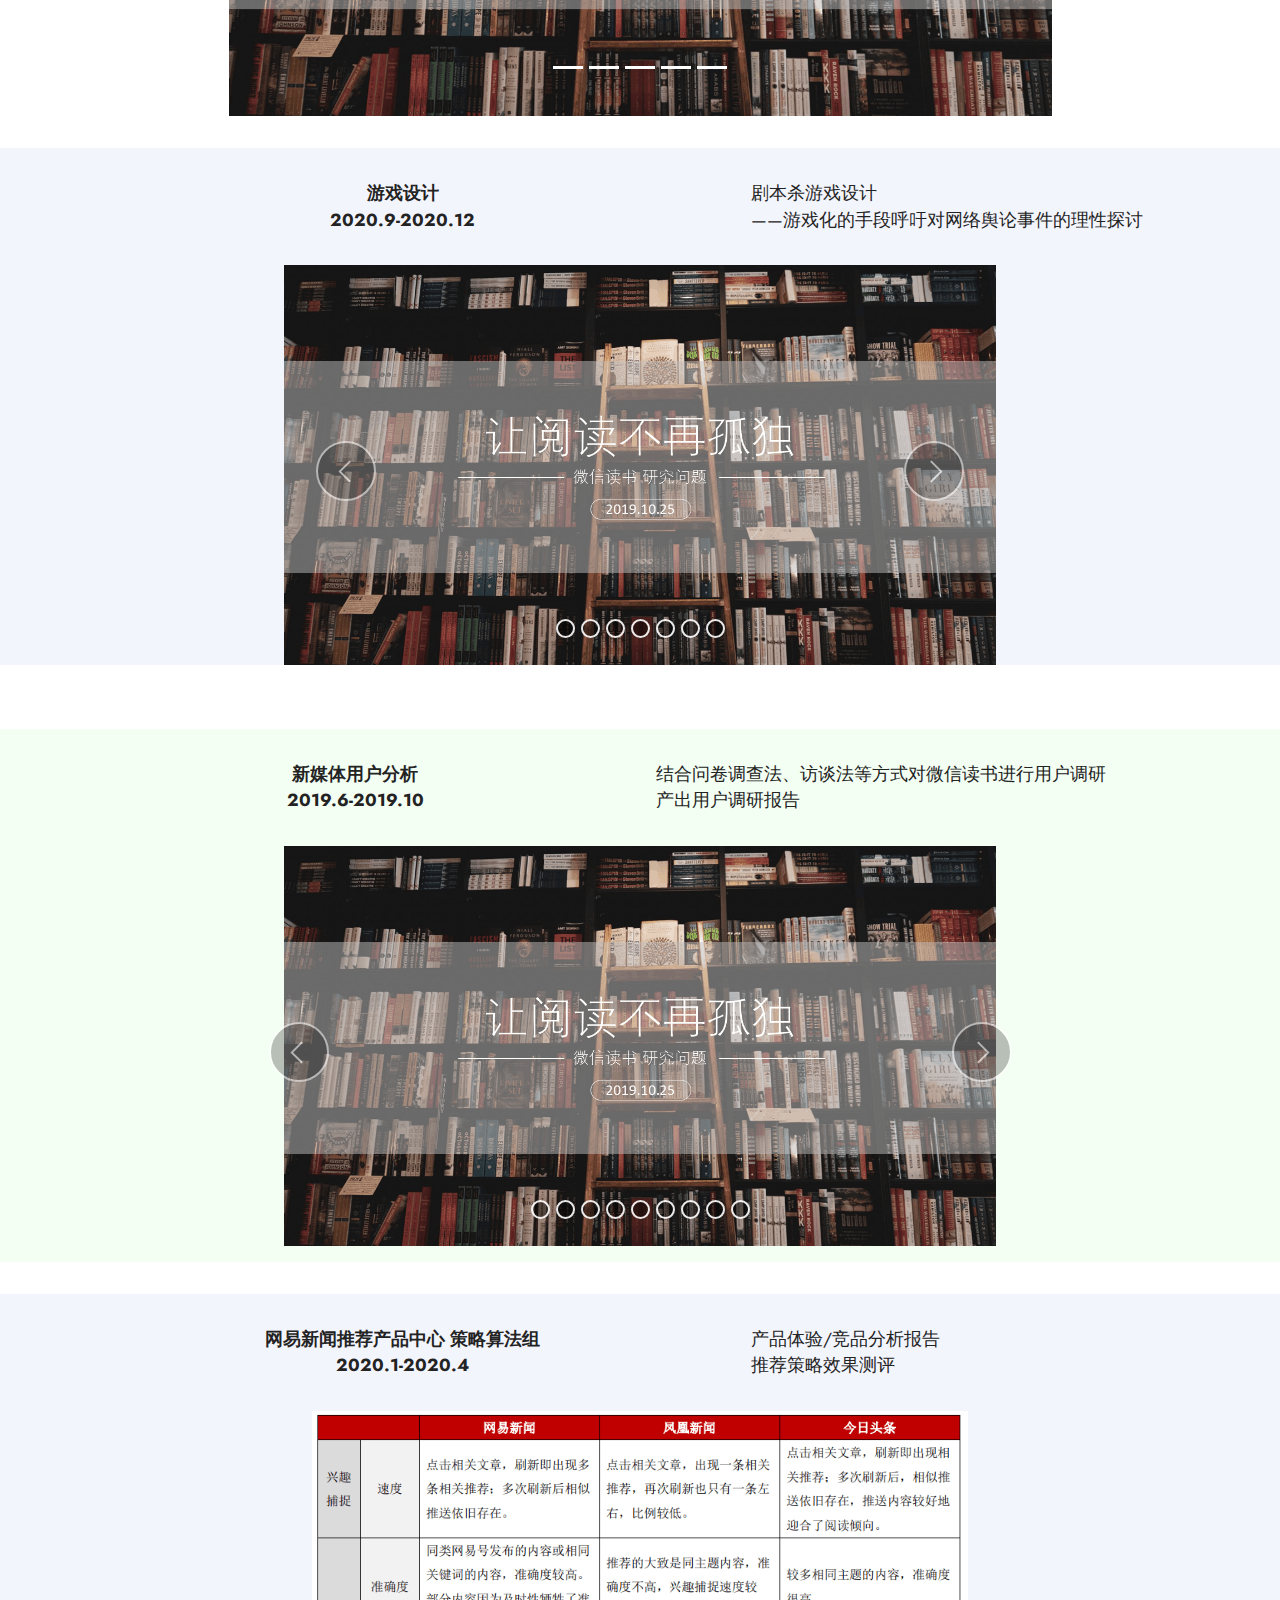
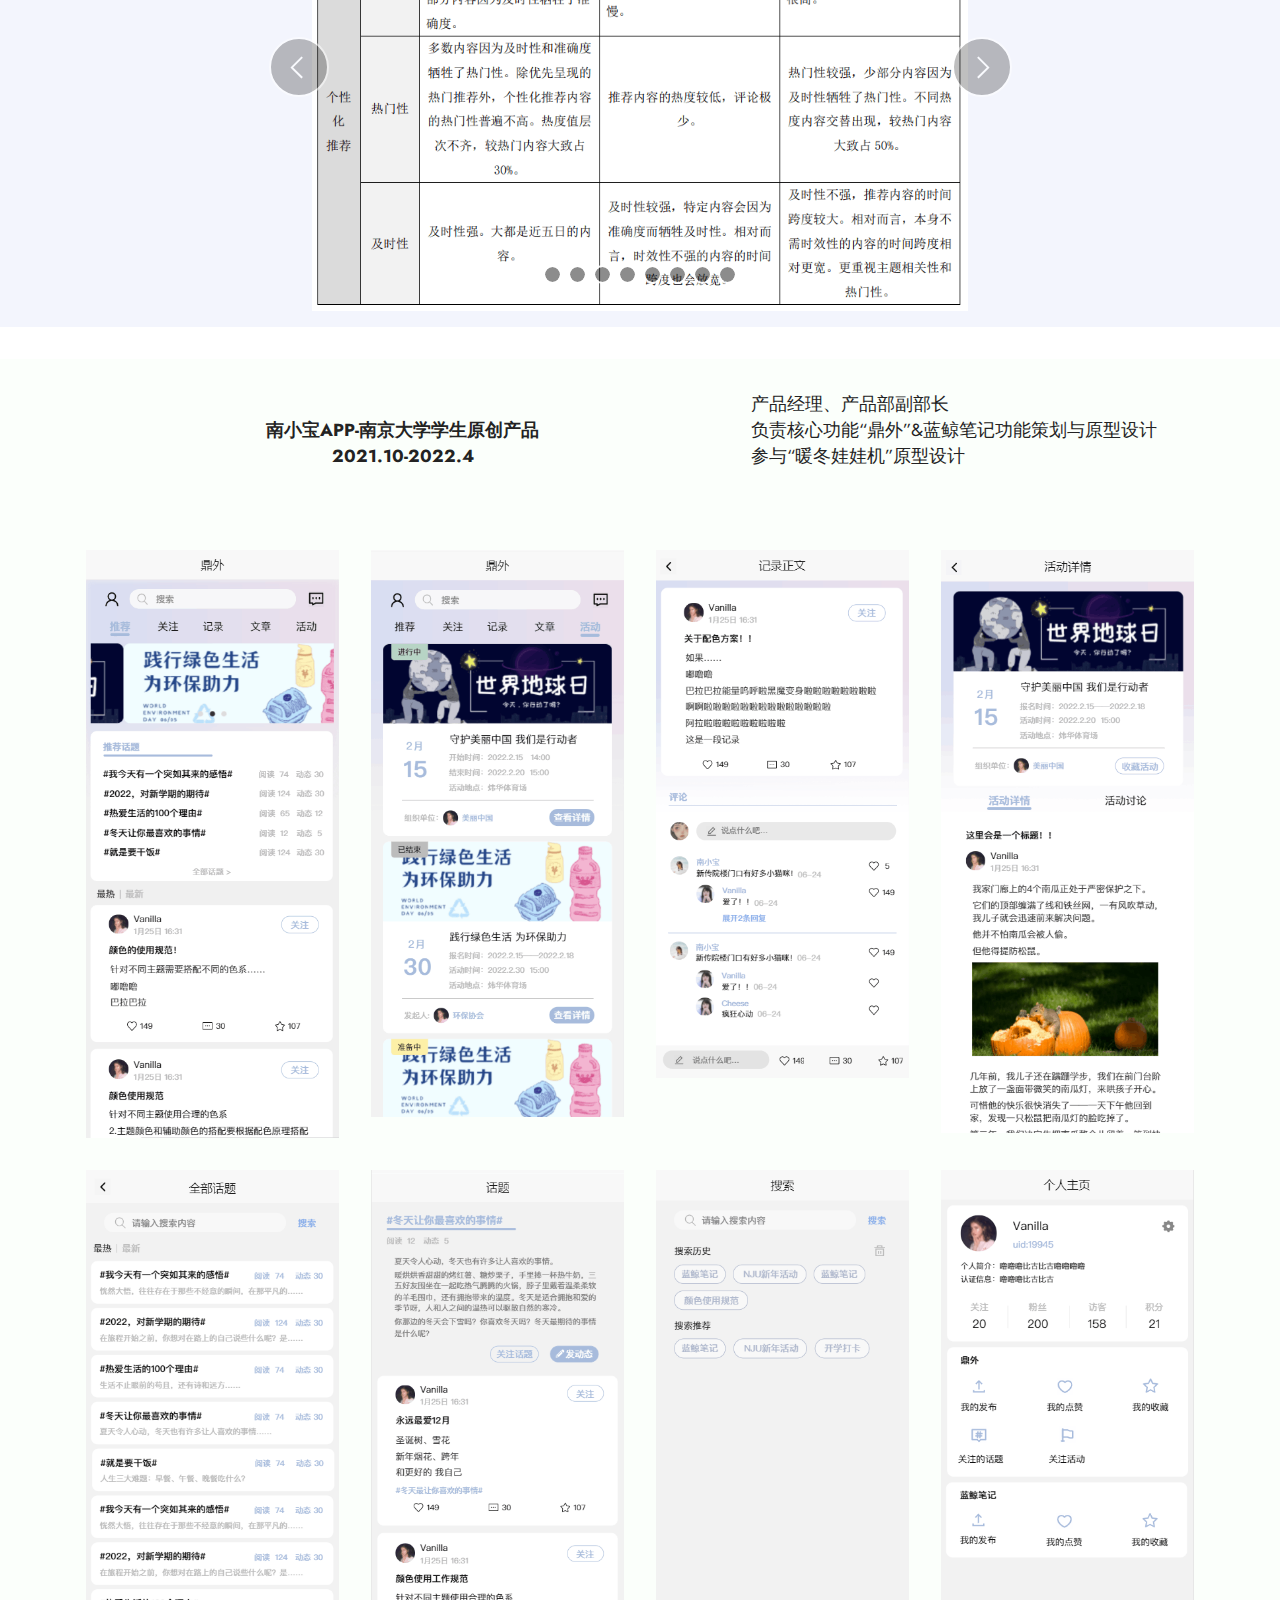
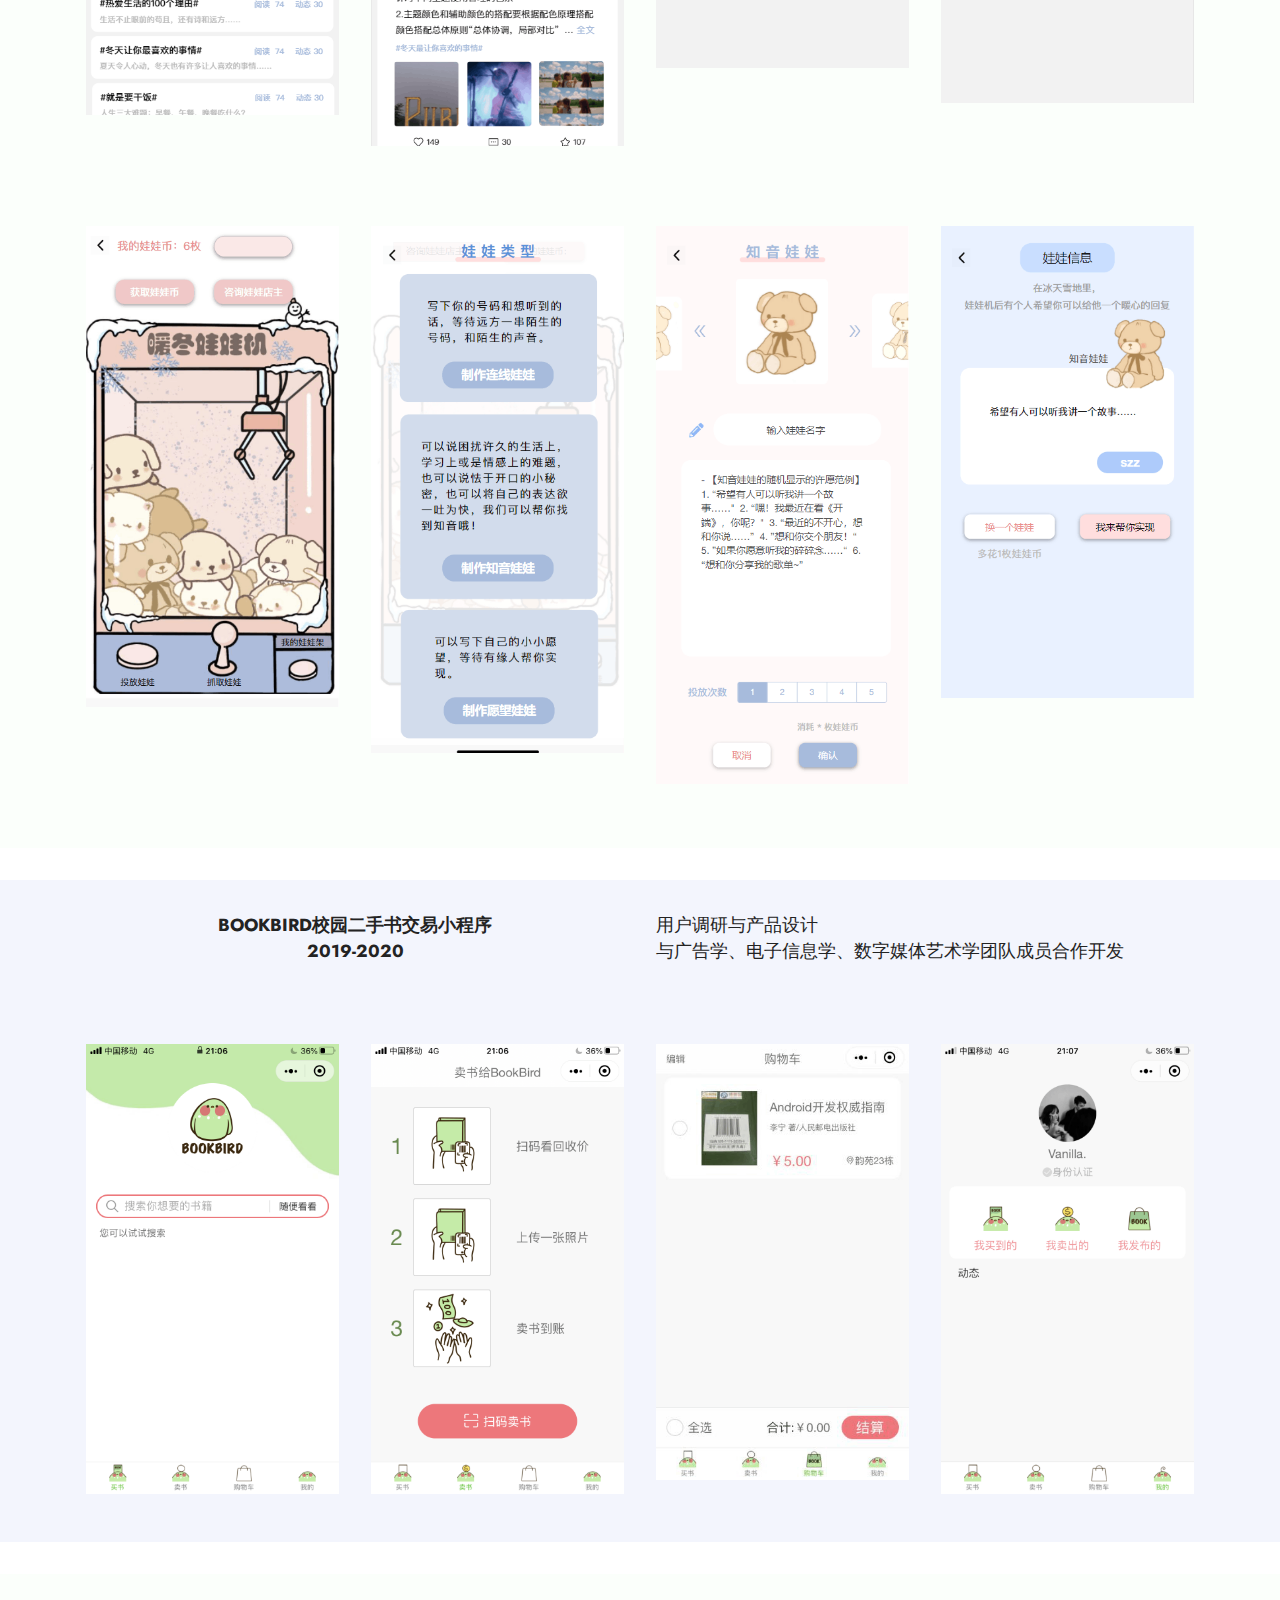
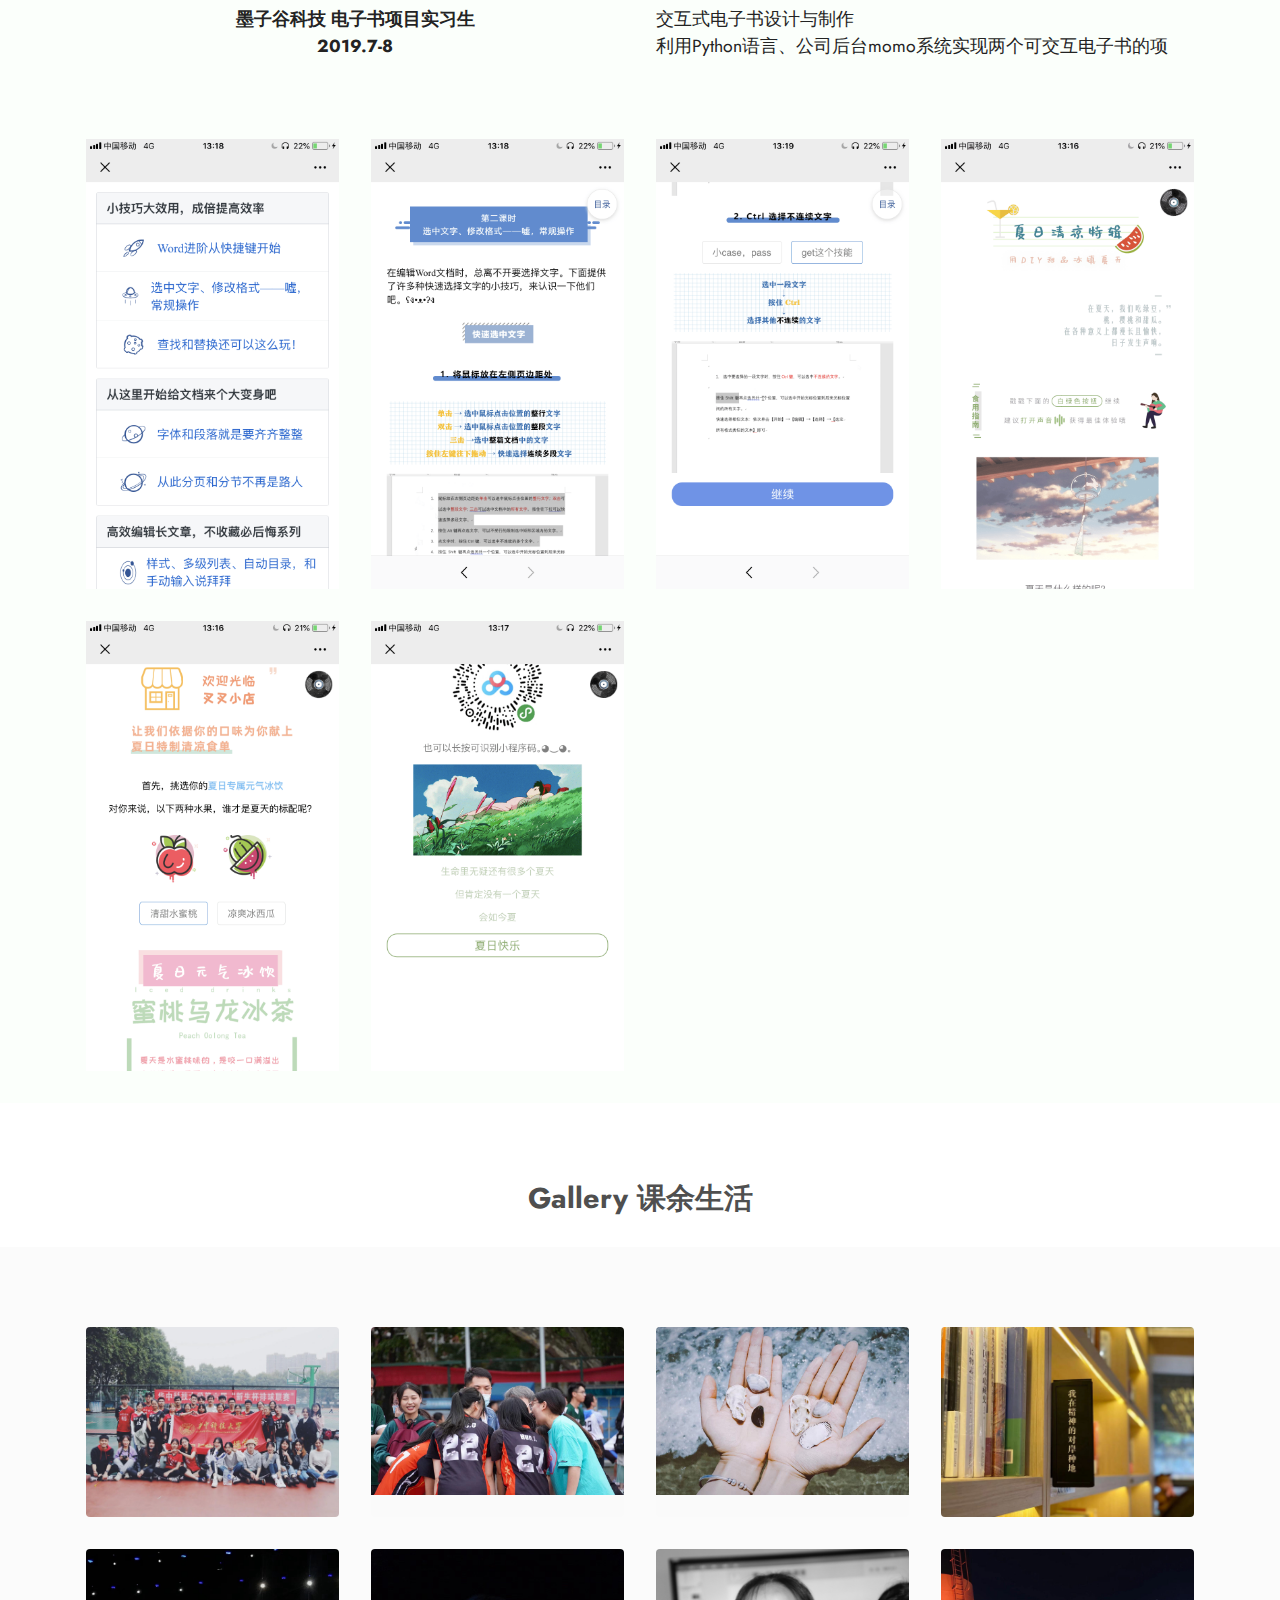
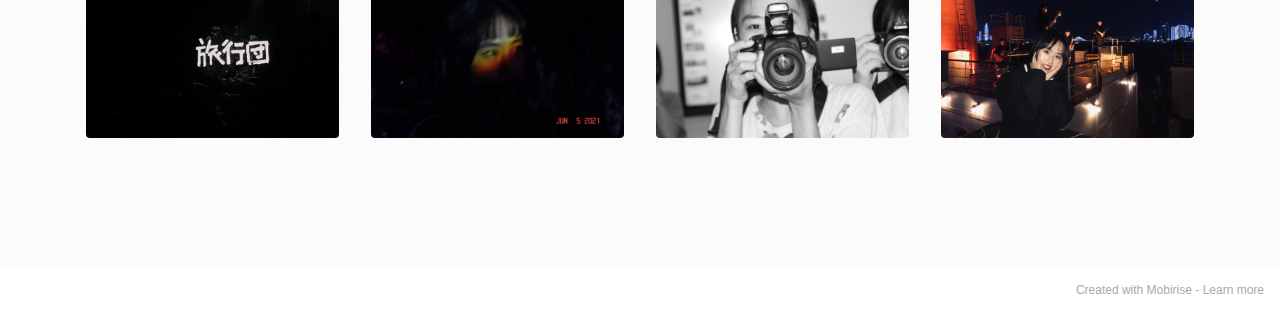
==== commit 76c703c6: "Add files via upload" ====
--- a/page1.html
+++ b/page1.html
@@ -94,73 +94,159 @@
     <div class="container">
         <div class="row justify-content-center">
             <div class="col-12 col-md-8">
-                <div class="carousel slide" id="t8hfQtc9Ed" data-ride="carousel" data-interval="3000">
+                <div class="carousel slide" id="t8riiqzV7s" data-ride="carousel" data-interval="3000">
                     
                     <ol class="carousel-indicators">
-                        <li data-slide-to="0" class="active" data-target="#t8hfQtc9Ed"></li><li data-slide-to="1" class="active" data-target="#t8hfQtc9Ed"></li><li data-slide-to="2" class="active" data-target="#t8hfQtc9Ed"></li><li data-slide-to="3" class="active" data-target="#t8hfQtc9Ed"></li><li data-slide-to="4" class="active" data-target="#t8hfQtc9Ed"></li><li data-slide-to="5" class="active" data-target="#t8hfQtc9Ed"></li><li data-slide-to="6" class="active" data-target="#t8hfQtc9Ed"></li><li data-slide-to="7" class="active" data-target="#t8hfQtc9Ed"></li><li data-slide-to="8" class="active" data-target="#t8hfQtc9Ed"></li><li data-slide-to="9" class="active" data-target="#t8hfQtc9Ed"></li>
+                        <li data-slide-to="0" class="active" data-target="#t8riiqzV7s"></li><li data-slide-to="1" class="active" data-target="#t8riiqzV7s"></li><li data-slide-to="2" class="active" data-target="#t8riiqzV7s"></li><li data-slide-to="3" class="active" data-target="#t8riiqzV7s"></li><li data-slide-to="4" class="active" data-target="#t8riiqzV7s"></li><li data-slide-to="5" class="active" data-target="#t8riiqzV7s"></li><li data-slide-to="6" class="active" data-target="#t8riiqzV7s"></li>
+                        
+                        
+                    </ol>
+                    <div class="carousel-inner">
+                        
+                        
+                        <div class="carousel-item slider-image item active">
+                            <div class="item-wrapper">
+                                <img class="d-block w-100" src="assets/images/32-1280x720.jpg" data-slide-to="0">
+                                
+                            </div>
+                        </div><div class="carousel-item slider-image item">
+                            <div class="item-wrapper">
+                                <img class="d-block w-100" src="assets/images/31-1280x720.png" data-slide-to="1">
+                                
+                            </div>
+                        </div><div class="carousel-item slider-image item">
+                            <div class="item-wrapper">
+                                <img class="d-block w-100" src="assets/images/16-1280x720.jpg" data-slide-to="2">
+                                
+                            </div>
+                        </div><div class="carousel-item slider-image item">
+                            <div class="item-wrapper">
+                                <img class="d-block w-100" src="assets/images/15-1280x720.jpg" data-slide-to="3">
+                                
+                            </div>
+                        </div><div class="carousel-item slider-image item">
+                            <div class="item-wrapper">
+                                <img class="d-block w-100" src="assets/images/12-1280x720.jpg" data-slide-to="4">
+                                
+                            </div>
+                        </div><div class="carousel-item slider-image item">
+                            <div class="item-wrapper">
+                                <img class="d-block w-100" src="assets/images/3-1280x720.png" data-slide-to="5">
+                                
+                            </div>
+                        </div><div class="carousel-item slider-image item">
+                            <div class="item-wrapper">
+                                <img class="d-block w-100" src="assets/images/8-1280x720.png" data-slide-to="6">
+                                
+                            </div>
+                        </div>
+                    </div>
+                    <a class="carousel-control carousel-control-prev" role="button" data-slide="prev" href="#t8riiqzV7s">
+                        <span class="mobi-mbri mobi-mbri-arrow-prev" aria-hidden="true"></span>
+                        <span class="sr-only">Previous</span>
+                    </a>
+                    <a class="carousel-control carousel-control-next" role="button" data-slide="next" href="#t8riiqzV7s">
+                        <span class="mobi-mbri mobi-mbri-arrow-next" aria-hidden="true"></span>
+                        <span class="sr-only">Next</span>
+                    </a>
+                </div>
+            </div>
+        </div>
+    </div>
+</section>
+
+<section class="content1 cid-t8guTCYJjA" id="content1-2g">
+    
+    <div class="container">
+        <div class="row justify-content-center">
+            <div class="title col-12 col-md-9">
+                <h3 class="mbr-section-title mbr-fonts-style align-center mb-4 display-4"></h3>
+                
+                
+            </div>
+        </div>
+    </div>
+</section>
+
+<section class="content10 cid-spQqzWH6Qv" id="content10-12">
+    
+    <div class="container">
+        <div class="row justify-content-center">
+            <div class="col-12 col-md">
+                
+                <h6 class="mbr-section-subtitle mbr-fonts-style mb-4 display-7"><strong>新媒体产品策划<br>2018-2020</strong></h6>
+            </div>
+            <div class="col-md-12 col-lg-6">
+                <p class="mbr-text mbr-fonts-style display-7">懂你头条：一款为老年人打造的信息资讯产品<br>专注星球：一款致力于记录用户专注时光的产品</p>
+            </div>
+        </div>
+    </div>
+</section>
+
+<section class="slider2 cid-spQqzeLc0m" id="slider2-11">
+    
+
+    
+    <div class="container">
+        <div class="row justify-content-center">
+            <div class="col-12 col-md-9">
+                <div class="carousel slide" id="t8riitodq3" data-ride="carousel" data-interval="3000">
+                    
+                    <ol class="carousel-indicators">
+                        <li data-slide-to="0" class="active" data-target="#t8riitodq3"></li><li data-slide-to="1" class="active" data-target="#t8riitodq3"></li><li data-slide-to="2" class="active" data-target="#t8riitodq3"></li><li data-slide-to="3" class="active" data-target="#t8riitodq3"></li><li data-slide-to="4" class="active" data-target="#t8riitodq3"></li><li data-slide-to="5" class="active" data-target="#t8riitodq3"></li><li data-slide-to="6" class="active" data-target="#t8riitodq3"></li><li data-slide-to="7" class="active" data-target="#t8riitodq3"></li>
                         
                         
                     </ol>
                     <div class="carousel-inner">
                         <div class="carousel-item slider-image item active">
                             <div class="item-wrapper">
-                                <img class="d-block w-100" src="assets/images/x-3-1280x720.png" data-slide-to="0">
-                                
-                            </div>
-                        </div><div class="carousel-item slider-image item">
-                            <div class="item-wrapper">
-                                <img class="d-block w-100" src="assets/images/x-8-1280x720.png" data-slide-to="1">
-                                
-                            </div>
-                        </div><div class="carousel-item slider-image item">
-                            <div class="item-wrapper">
-                                <img class="d-block w-100" src="assets/images/x-6-1280x720.png" data-slide-to="2">
+                                <img class="d-block w-100" src="assets/images/1-1280x720.png" data-slide-to="0">
+                                
+                            </div>
+                        </div><div class="carousel-item slider-image item">
+                            <div class="item-wrapper">
+                                <img class="d-block w-100" src="assets/images/24-1280x720.png" data-slide-to="0">
+                                
+                            </div>
+                        </div><div class="carousel-item slider-image item">
+                            <div class="item-wrapper">
+                                <img class="d-block w-100" src="assets/images/28-1280x720.png" data-slide-to="0">
+                                
+                            </div>
+                        </div><div class="carousel-item slider-image item">
+                            <div class="item-wrapper">
+                                <img class="d-block w-100" src="assets/images/32-1280x720.png" data-slide-to="0">
+                                
+                            </div>
+                        </div><div class="carousel-item slider-image item">
+                            <div class="item-wrapper">
+                                <img class="d-block w-100" src="assets/images/71-1280x720.png" data-slide-to="4">
+                                
+                            </div>
+                        </div><div class="carousel-item slider-image item">
+                            <div class="item-wrapper">
+                                <img class="d-block w-100" src="assets/images/45-1280x720.png" data-slide-to="5">
+                                
+                            </div>
+                        </div><div class="carousel-item slider-image item">
+                            <div class="item-wrapper">
+                                <img class="d-block w-100" src="assets/images/40-1280x720.png" data-slide-to="6">
+                                
+                            </div>
+                        </div><div class="carousel-item slider-image item">
+                            <div class="item-wrapper">
+                                <img class="d-block w-100" src="assets/images/65-1280x720.png" data-slide-to="7">
                                 
                             </div>
                         </div>
                         
-                        <div class="carousel-item slider-image item">
-                            <div class="item-wrapper">
-                                <img class="d-block w-100" src="assets/images/x-12-1280x720.png">
-                                
-                            </div>
-                        </div><div class="carousel-item slider-image item">
-                            <div class="item-wrapper">
-                                <img class="d-block w-100" src="assets/images/x-15-1280x720.png">
-                                
-                            </div>
-                        </div><div class="carousel-item slider-image item">
-                            <div class="item-wrapper">
-                                <img class="d-block w-100" src="assets/images/x-16-1280x720.png">
-                                
-                            </div>
-                        </div><div class="carousel-item slider-image item">
-                            <div class="item-wrapper">
-                                <img class="d-block w-100" src="assets/images/x-20-1280x720.png">
-                                
-                            </div>
-                        </div><div class="carousel-item slider-image item">
-                            <div class="item-wrapper">
-                                <img class="d-block w-100" src="assets/images/x-21-1280x720.png">
-                                
-                            </div>
-                        </div><div class="carousel-item slider-image item">
-                            <div class="item-wrapper">
-                                <img class="d-block w-100" src="assets/images/x-31-1280x720.png">
-                                
-                            </div>
-                        </div><div class="carousel-item slider-image item">
-                            <div class="item-wrapper">
-                                <img class="d-block w-100" src="assets/images/x-32-1280x720.png">
-                                
-                            </div>
-                        </div>
-                    </div>
-                    <a class="carousel-control carousel-control-prev" role="button" data-slide="prev" href="#t8hfQtc9Ed">
+                        
+                    </div>
+                    <a class="carousel-control carousel-control-prev" role="button" data-slide="prev" href="#t8riitodq3">
                         <span class="mobi-mbri mobi-mbri-arrow-prev" aria-hidden="true"></span>
                         <span class="sr-only">Previous</span>
                     </a>
-                    <a class="carousel-control carousel-control-next" role="button" data-slide="next" href="#t8hfQtc9Ed">
+                    <a class="carousel-control carousel-control-next" role="button" data-slide="next" href="#t8riitodq3">
                         <span class="mobi-mbri mobi-mbri-arrow-next" aria-hidden="true"></span>
                         <span class="sr-only">Next</span>
                     </a>
@@ -170,73 +256,55 @@
     </div>
 </section>
 
-<section class="content1 cid-t8guTCYJjA" id="content1-2g">
-    
-    <div class="container">
-        <div class="row justify-content-center">
-            <div class="title col-12 col-md-9">
-                <h3 class="mbr-section-title mbr-fonts-style align-center mb-4 display-4"></h3>
-                
-                
-            </div>
-        </div>
-    </div>
-</section>
-
-<section class="content10 cid-spQqzWH6Qv" id="content10-12">
-    
-    <div class="container">
-        <div class="row justify-content-center">
-            <div class="col-12 col-md">
-                
-                <h6 class="mbr-section-subtitle mbr-fonts-style mb-4 display-7"><strong>新媒体产品策划<br>2018-2020</strong></h6>
-            </div>
-            <div class="col-md-12 col-lg-6">
-                <p class="mbr-text mbr-fonts-style display-7">懂你头条：一款为老年人打造的信息资讯产品<br>专注星球：一款致力于记录用户专注时光的产品</p>
-            </div>
-        </div>
-    </div>
-</section>
-
-<section class="slider2 cid-spQqzeLc0m" id="slider2-11">
+<section class="slider2 cid-t8jQ4Yd6eR" id="slider2-45">
     
 
     
     <div class="container">
         <div class="row justify-content-center">
             <div class="col-12 col-md-9">
-                <div class="carousel slide" id="t8hfQvgXf9" data-ride="carousel" data-interval="3000">
+                <div class="carousel slide" id="t8riiuFckW" data-ride="carousel" data-interval="3000">
                     
                     <ol class="carousel-indicators">
-                        <li data-slide-to="0" class="active" data-target="#t8hfQvgXf9"></li><li data-slide-to="1" class="active" data-target="#t8hfQvgXf9"></li><li data-slide-to="2" class="active" data-target="#t8hfQvgXf9"></li>
+                        <li data-slide-to="0" class="active" data-target="#t8riiuFckW"></li><li data-slide-to="1" class="active" data-target="#t8riiuFckW"></li><li data-slide-to="2" class="active" data-target="#t8riiuFckW"></li><li data-slide-to="3" class="active" data-target="#t8riiuFckW"></li><li data-slide-to="4" class="active" data-target="#t8riiuFckW"></li>
                         
                         
                     </ol>
                     <div class="carousel-inner">
                         <div class="carousel-item slider-image item active">
                             <div class="item-wrapper">
-                                <img class="d-block w-100" src="assets/images/-2.0-1-1280x720.png" data-slide-to="0">
-                                
-                            </div>
-                        </div><div class="carousel-item slider-image item">
-                            <div class="item-wrapper">
-                                <img class="d-block w-100" src="assets/images/-4-1280x720.png" data-slide-to="1">
-                                
-                            </div>
-                        </div><div class="carousel-item slider-image item">
-                            <div class="item-wrapper">
-                                <img class="d-block w-100" src="assets/images/-10-1280x720.png" data-slide-to="2">
+                                <img class="d-block w-100" src="assets/images/1-1280x720.png" data-slide-to="0">
+                                
+                            </div>
+                        </div><div class="carousel-item slider-image item">
+                            <div class="item-wrapper">
+                                <img class="d-block w-100" src="assets/images/4-1280x720.png" data-slide-to="1">
+                                
+                            </div>
+                        </div><div class="carousel-item slider-image item">
+                            <div class="item-wrapper">
+                                <img class="d-block w-100" src="assets/images/6-1280x720.png" data-slide-to="2">
+                                
+                            </div>
+                        </div><div class="carousel-item slider-image item">
+                            <div class="item-wrapper">
+                                <img class="d-block w-100" src="assets/images/8-1280x720.png" data-slide-to="3">
+                                
+                            </div>
+                        </div><div class="carousel-item slider-image item">
+                            <div class="item-wrapper">
+                                <img class="d-block w-100" src="assets/images/10-1280x720.png" data-slide-to="4">
                                 
                             </div>
                         </div>
                         
                         
                     </div>
-                    <a class="carousel-control carousel-control-prev" role="button" data-slide="prev" href="#t8hfQvgXf9">
+                    <a class="carousel-control carousel-control-prev" role="button" data-slide="prev" href="#t8riiuFckW">
                         <span class="mobi-mbri mobi-mbri-arrow-prev" aria-hidden="true"></span>
                         <span class="sr-only">Previous</span>
                     </a>
-                    <a class="carousel-control carousel-control-next" role="button" data-slide="next" href="#t8hfQvgXf9">
+                    <a class="carousel-control carousel-control-next" role="button" data-slide="next" href="#t8riiuFckW">
                         <span class="mobi-mbri mobi-mbri-arrow-next" aria-hidden="true"></span>
                         <span class="sr-only">Next</span>
                     </a>
@@ -265,7 +333,7 @@
         <div class="row justify-content-center">
             <div class="col-12 col-md">
                 
-                <h6 class="mbr-section-subtitle mbr-fonts-style mb-4 display-7"><strong>游戏设计<br>2020.9-12</strong></h6>
+                <h6 class="mbr-section-subtitle mbr-fonts-style mb-4 display-7"><strong>游戏设计<br>2020.9-2020.12</strong></h6>
             </div>
             <div class="col-md-12 col-lg-5">
                 <p class="mbr-text mbr-fonts-style display-7">剧本杀游戏设计<br>——游戏化的手段呼吁对网络舆论事件的理性探讨</p>
@@ -281,63 +349,58 @@
     <div class="container">
         <div class="row justify-content-center">
             <div class="col-12 col-md-8">
-                <div class="carousel slide" id="t8hfQxnRcN" data-ride="carousel" data-interval="3000">
+                <div class="carousel slide" id="t8riiwSEnt" data-ride="carousel" data-interval="3000">
                     
                     <ol class="carousel-indicators">
-                        <li data-slide-to="0" class="active" data-target="#t8hfQxnRcN"></li><li data-slide-to="1" class="active" data-target="#t8hfQxnRcN"></li><li data-slide-to="2" class="active" data-target="#t8hfQxnRcN"></li><li data-slide-to="3" class="active" data-target="#t8hfQxnRcN"></li><li data-slide-to="4" class="active" data-target="#t8hfQxnRcN"></li><li data-slide-to="5" class="active" data-target="#t8hfQxnRcN"></li><li data-slide-to="6" class="active" data-target="#t8hfQxnRcN"></li><li data-slide-to="7" class="active" data-target="#t8hfQxnRcN"></li>
+                        <li data-slide-to="0" class="active" data-target="#t8riiwSEnt"></li><li data-slide-to="1" class="active" data-target="#t8riiwSEnt"></li><li data-slide-to="2" class="active" data-target="#t8riiwSEnt"></li><li data-slide-to="3" class="active" data-target="#t8riiwSEnt"></li><li data-slide-to="4" class="active" data-target="#t8riiwSEnt"></li><li data-slide-to="5" class="active" data-target="#t8riiwSEnt"></li><li data-slide-to="6" class="active" data-target="#t8riiwSEnt"></li>
                         
                         
                     </ol>
                     <div class="carousel-inner">
                         <div class="carousel-item slider-image item active">
                             <div class="item-wrapper">
-                                <img class="d-block w-100" src="assets/images/-ppt-1280x720.jpg" data-slide-to="0">
-                                
-                            </div>
-                        </div><div class="carousel-item slider-image item">
-                            <div class="item-wrapper">
-                                <img class="d-block w-100" src="assets/images/-ppt-14-1280x720.jpg" data-slide-to="1">
-                                
-                            </div>
-                        </div><div class="carousel-item slider-image item">
-                            <div class="item-wrapper">
-                                <img class="d-block w-100" src="assets/images/-ppt-13-1280x720.jpg" data-slide-to="2">
-                                
-                            </div>
-                        </div><div class="carousel-item slider-image item">
-                            <div class="item-wrapper">
-                                <img class="d-block w-100" src="assets/images/-ppt-5-1280x720.jpg" data-slide-to="3">
-                                
-                            </div>
-                        </div><div class="carousel-item slider-image item">
-                            <div class="item-wrapper">
-                                <img class="d-block w-100" src="assets/images/-ppt-8-1280x720.jpg" data-slide-to="5">
-                                
-                            </div>
-                        </div><div class="carousel-item slider-image item">
-                            <div class="item-wrapper">
-                                <img class="d-block w-100" src="assets/images/-ppt-9-1280x720.jpg" data-slide-to="6">
-                                
-                            </div>
-                        </div><div class="carousel-item slider-image item">
-                            <div class="item-wrapper">
-                                <img class="d-block w-100" src="assets/images/-ppt-12-1280x720.jpg" data-slide-to="6">
-                                
-                            </div>
-                        </div><div class="carousel-item slider-image item">
-                            <div class="item-wrapper">
-                                <img class="d-block w-100" src="assets/images/-ppt-11-1280x720.jpg" data-slide-to="7">
+                                <img class="d-block w-100" src="assets/images/1-1280x720.png" data-slide-to="0">
+                                
+                            </div>
+                        </div><div class="carousel-item slider-image item">
+                            <div class="item-wrapper">
+                                <img class="d-block w-100" src="assets/images/15-1280x720.png" data-slide-to="1">
+                                
+                            </div>
+                        </div><div class="carousel-item slider-image item">
+                            <div class="item-wrapper">
+                                <img class="d-block w-100" src="assets/images/14-1280x720.png" data-slide-to="2">
+                                
+                            </div>
+                        </div><div class="carousel-item slider-image item">
+                            <div class="item-wrapper">
+                                <img class="d-block w-100" src="assets/images/6-1280x720.png" data-slide-to="3">
+                                
+                            </div>
+                        </div><div class="carousel-item slider-image item">
+                            <div class="item-wrapper">
+                                <img class="d-block w-100" src="assets/images/12-1280x720.png" data-slide-to="4">
+                                
+                            </div>
+                        </div><div class="carousel-item slider-image item">
+                            <div class="item-wrapper">
+                                <img class="d-block w-100" src="assets/images/11-1280x720.png" data-slide-to="5">
+                                
+                            </div>
+                        </div><div class="carousel-item slider-image item">
+                            <div class="item-wrapper">
+                                <img class="d-block w-100" src="assets/images/9-1280x720.png" data-slide-to="6">
                                 
                             </div>
                         </div>
                         
                         
                     </div>
-                    <a class="carousel-control carousel-control-prev" role="button" data-slide="prev" href="#t8hfQxnRcN">
+                    <a class="carousel-control carousel-control-prev" role="button" data-slide="prev" href="#t8riiwSEnt">
                         <span class="mobi-mbri mobi-mbri-arrow-prev" aria-hidden="true"></span>
                         <span class="sr-only">Previous</span>
                     </a>
-                    <a class="carousel-control carousel-control-next" role="button" data-slide="next" href="#t8hfQxnRcN">
+                    <a class="carousel-control carousel-control-next" role="button" data-slide="next" href="#t8riiwSEnt">
                         <span class="mobi-mbri mobi-mbri-arrow-next" aria-hidden="true"></span>
                         <span class="sr-only">Next</span>
                     </a>
@@ -366,7 +429,7 @@
         <div class="row justify-content-center">
             <div class="col-12 col-md">
                 
-                <h6 class="mbr-section-subtitle mbr-fonts-style mb-4 display-7"><strong>新媒体用户分析<br>2019.6-10</strong></h6>
+                <h6 class="mbr-section-subtitle mbr-fonts-style mb-4 display-7"><strong>新媒体用户分析<br>2019.6-2019.10</strong></h6>
             </div>
             <div class="col-md-12 col-lg-6">
                 <p class="mbr-text mbr-fonts-style display-7">结合问卷调查法、访谈法等方式对微信读书进行用户调研<br>产出用户调研报告</p>
@@ -382,63 +445,68 @@
     <div class="container">
         <div class="row justify-content-center">
             <div class="col-12 col-md-9">
-                <div class="carousel slide" id="t8hfQzzKUq" data-ride="carousel" data-interval="3000">
+                <div class="carousel slide" id="t8riiz1y8k" data-ride="carousel" data-interval="3000">
                     
                     <ol class="carousel-indicators">
-                        <li data-slide-to="0" class="active" data-target="#t8hfQzzKUq"></li><li data-slide-to="1" class="active" data-target="#t8hfQzzKUq"></li><li data-slide-to="2" class="active" data-target="#t8hfQzzKUq"></li><li data-slide-to="3" class="active" data-target="#t8hfQzzKUq"></li><li data-slide-to="4" class="active" data-target="#t8hfQzzKUq"></li><li data-slide-to="5" class="active" data-target="#t8hfQzzKUq"></li><li data-slide-to="6" class="active" data-target="#t8hfQzzKUq"></li><li data-slide-to="7" class="active" data-target="#t8hfQzzKUq"></li>
+                        <li data-slide-to="0" class="active" data-target="#t8riiz1y8k"></li><li data-slide-to="1" class="active" data-target="#t8riiz1y8k"></li><li data-slide-to="2" class="active" data-target="#t8riiz1y8k"></li><li data-slide-to="3" class="active" data-target="#t8riiz1y8k"></li><li data-slide-to="4" class="active" data-target="#t8riiz1y8k"></li><li data-slide-to="5" class="active" data-target="#t8riiz1y8k"></li><li data-slide-to="6" class="active" data-target="#t8riiz1y8k"></li><li data-slide-to="7" class="active" data-target="#t8riiz1y8k"></li><li data-slide-to="8" class="active" data-target="#t8riiz1y8k"></li>
                         
                         
                     </ol>
                     <div class="carousel-inner">
                         <div class="carousel-item slider-image item active">
                             <div class="item-wrapper">
-                                <img class="d-block w-100" src="assets/images/2-1280x720.jpg" data-slide-to="0">
-                                
-                            </div>
-                        </div><div class="carousel-item slider-image item">
-                            <div class="item-wrapper">
-                                <img class="d-block w-100" src="assets/images/2-4-1280x720.jpg" data-slide-to="1">
-                                
-                            </div>
-                        </div><div class="carousel-item slider-image item">
-                            <div class="item-wrapper">
-                                <img class="d-block w-100" src="assets/images/2-11-1280x720.jpg" data-slide-to="2">
-                                
-                            </div>
-                        </div><div class="carousel-item slider-image item">
-                            <div class="item-wrapper">
-                                <img class="d-block w-100" src="assets/images/2-12-1280x720.jpg" data-slide-to="3">
-                                
-                            </div>
-                        </div><div class="carousel-item slider-image item">
-                            <div class="item-wrapper">
-                                <img class="d-block w-100" src="assets/images/2-13-1280x720.jpg" data-slide-to="4">
-                                
-                            </div>
-                        </div><div class="carousel-item slider-image item">
-                            <div class="item-wrapper">
-                                <img class="d-block w-100" src="assets/images/2-14-1280x720.jpg" data-slide-to="5">
-                                
-                            </div>
-                        </div><div class="carousel-item slider-image item">
-                            <div class="item-wrapper">
-                                <img class="d-block w-100" src="assets/images/2-17-1280x720.jpg" data-slide-to="6">
-                                
-                            </div>
-                        </div><div class="carousel-item slider-image item">
-                            <div class="item-wrapper">
-                                <img class="d-block w-100" src="assets/images/2-26-1280x720.jpg" data-slide-to="6">
+                                <img class="d-block w-100" src="assets/images/1-1280x720.png" data-slide-to="9">
+                                
+                            </div>
+                        </div><div class="carousel-item slider-image item">
+                            <div class="item-wrapper">
+                                <img class="d-block w-100" src="assets/images/5-1280x720.png" data-slide-to="0">
+                                
+                            </div>
+                        </div><div class="carousel-item slider-image item">
+                            <div class="item-wrapper">
+                                <img class="d-block w-100" src="assets/images/12-1280x720.png" data-slide-to="1">
+                                
+                            </div>
+                        </div><div class="carousel-item slider-image item">
+                            <div class="item-wrapper">
+                                <img class="d-block w-100" src="assets/images/13-1280x720.png" data-slide-to="2">
+                                
+                            </div>
+                        </div><div class="carousel-item slider-image item">
+                            <div class="item-wrapper">
+                                <img class="d-block w-100" src="assets/images/14-1280x720.png" data-slide-to="3">
+                                
+                            </div>
+                        </div><div class="carousel-item slider-image item">
+                            <div class="item-wrapper">
+                                <img class="d-block w-100" src="assets/images/15-1280x720.png" data-slide-to="4">
+                                
+                            </div>
+                        </div><div class="carousel-item slider-image item">
+                            <div class="item-wrapper">
+                                <img class="d-block w-100" src="assets/images/18-1280x720.png" data-slide-to="6">
+                                
+                            </div>
+                        </div><div class="carousel-item slider-image item">
+                            <div class="item-wrapper">
+                                <img class="d-block w-100" src="assets/images/22-1280x720.png" data-slide-to="7">
+                                
+                            </div>
+                        </div><div class="carousel-item slider-image item">
+                            <div class="item-wrapper">
+                                <img class="d-block w-100" src="assets/images/27-1280x720.png" data-slide-to="8">
                                 
                             </div>
                         </div>
                         
                         
                     </div>
-                    <a class="carousel-control carousel-control-prev" role="button" data-slide="prev" href="#t8hfQzzKUq">
+                    <a class="carousel-control carousel-control-prev" role="button" data-slide="prev" href="#t8riiz1y8k">
                         <span class="mobi-mbri mobi-mbri-arrow-prev" aria-hidden="true"></span>
                         <span class="sr-only">Previous</span>
                     </a>
-                    <a class="carousel-control carousel-control-next" role="button" data-slide="next" href="#t8hfQzzKUq">
+                    <a class="carousel-control carousel-control-next" role="button" data-slide="next" href="#t8riiz1y8k">
                         <span class="mobi-mbri mobi-mbri-arrow-next" aria-hidden="true"></span>
                         <span class="sr-only">Next</span>
                     </a>
@@ -483,63 +551,63 @@
     <div class="container">
         <div class="row justify-content-center">
             <div class="col-12 col-md-9">
-                <div class="carousel slide" id="t8hfQBQksB" data-ride="carousel" data-interval="3000">
+                <div class="carousel slide" id="t8riiB9qV1" data-ride="carousel" data-interval="3000">
                     
                     <ol class="carousel-indicators">
-                        <li data-slide-to="0" class="active" data-target="#t8hfQBQksB"></li><li data-slide-to="1" class="active" data-target="#t8hfQBQksB"></li><li data-slide-to="2" class="active" data-target="#t8hfQBQksB"></li><li data-slide-to="3" class="active" data-target="#t8hfQBQksB"></li><li data-slide-to="4" class="active" data-target="#t8hfQBQksB"></li><li data-slide-to="5" class="active" data-target="#t8hfQBQksB"></li><li data-slide-to="6" class="active" data-target="#t8hfQBQksB"></li><li data-slide-to="7" class="active" data-target="#t8hfQBQksB"></li>
+                        <li data-slide-to="0" class="active" data-target="#t8riiB9qV1"></li><li data-slide-to="1" class="active" data-target="#t8riiB9qV1"></li><li data-slide-to="2" class="active" data-target="#t8riiB9qV1"></li><li data-slide-to="3" class="active" data-target="#t8riiB9qV1"></li><li data-slide-to="4" class="active" data-target="#t8riiB9qV1"></li><li data-slide-to="5" class="active" data-target="#t8riiB9qV1"></li><li data-slide-to="6" class="active" data-target="#t8riiB9qV1"></li><li data-slide-to="7" class="active" data-target="#t8riiB9qV1"></li>
                         
                         
                     </ol>
                     <div class="carousel-inner">
                         <div class="carousel-item slider-image item active">
                             <div class="item-wrapper">
-                                <img class="d-block w-100" src="assets/images/-793x594.png" data-slide-to="0">
-                                
-                            </div>
-                        </div><div class="carousel-item slider-image item">
-                            <div class="item-wrapper">
-                                <img class="d-block w-100" src="assets/images/-9-793x594.png" data-slide-to="1">
-                                
-                            </div>
-                        </div><div class="carousel-item slider-image item">
-                            <div class="item-wrapper">
-                                <img class="d-block w-100" src="assets/images/-13-793x594.png" data-slide-to="2">
-                                
-                            </div>
-                        </div><div class="carousel-item slider-image item">
-                            <div class="item-wrapper">
-                                <img class="d-block w-100" src="assets/images/-5-960x540.png" data-slide-to="3">
-                                
-                            </div>
-                        </div><div class="carousel-item slider-image item">
-                            <div class="item-wrapper">
-                                <img class="d-block w-100" src="assets/images/-6-960x540.png" data-slide-to="4">
-                                
-                            </div>
-                        </div><div class="carousel-item slider-image item">
-                            <div class="item-wrapper">
-                                <img class="d-block w-100" src="assets/images/-7-960x540.png" data-slide-to="5">
-                                
-                            </div>
-                        </div><div class="carousel-item slider-image item">
-                            <div class="item-wrapper">
-                                <img class="d-block w-100" src="assets/images/-11-960x540.png" data-slide-to="6">
-                                
-                            </div>
-                        </div><div class="carousel-item slider-image item">
-                            <div class="item-wrapper">
-                                <img class="d-block w-100" src="assets/images/1614156487-960x678.png" data-slide-to="7">
+                                <img class="d-block w-100" src="assets/images/2-856x652.png" data-slide-to="0">
+                                
+                            </div>
+                        </div><div class="carousel-item slider-image item">
+                            <div class="item-wrapper">
+                                <img class="d-block w-100" src="assets/images/3-873x798.png" data-slide-to="1">
+                                
+                            </div>
+                        </div><div class="carousel-item slider-image item">
+                            <div class="item-wrapper">
+                                <img class="d-block w-100" src="assets/images/4-894x778.png" data-slide-to="2">
+                                
+                            </div>
+                        </div><div class="carousel-item slider-image item">
+                            <div class="item-wrapper">
+                                <img class="d-block w-100" src="assets/images/-916x721.png" data-slide-to="3">
+                                
+                            </div>
+                        </div><div class="carousel-item slider-image item">
+                            <div class="item-wrapper">
+                                <img class="d-block w-100" src="assets/images/6-916x515.png" data-slide-to="4">
+                                
+                            </div>
+                        </div><div class="carousel-item slider-image item">
+                            <div class="item-wrapper">
+                                <img class="d-block w-100" src="assets/images/5-960x540.png" data-slide-to="5">
+                                
+                            </div>
+                        </div><div class="carousel-item slider-image item">
+                            <div class="item-wrapper">
+                                <img class="d-block w-100" src="assets/images/11-856x482.png" data-slide-to="8">
+                                
+                            </div>
+                        </div><div class="carousel-item slider-image item">
+                            <div class="item-wrapper">
+                                <img class="d-block w-100" src="assets/images/1614156487-960x678.png" data-slide-to="9">
                                 
                             </div>
                         </div>
                         
                         
                     </div>
-                    <a class="carousel-control carousel-control-prev" role="button" data-slide="prev" href="#t8hfQBQksB">
+                    <a class="carousel-control carousel-control-prev" role="button" data-slide="prev" href="#t8riiB9qV1">
                         <span class="mobi-mbri mobi-mbri-arrow-prev" aria-hidden="true"></span>
                         <span class="sr-only">Previous</span>
                     </a>
-                    <a class="carousel-control carousel-control-next" role="button" data-slide="next" href="#t8hfQBQksB">
+                    <a class="carousel-control carousel-control-next" role="button" data-slide="next" href="#t8riiB9qV1">
                         <span class="mobi-mbri mobi-mbri-arrow-next" aria-hidden="true"></span>
                         <span class="sr-only">Next</span>
                     </a>
@@ -586,16 +654,16 @@
         
         <div class="row mbr-gallery mt-4">
             <div class="col-12 col-md-6 col-lg-3 item gallery-image active">
-                <div class="item-wrapper" data-toggle="modal" data-target="#t8hfQEagpv-modal">
-                    <img class="w-100" src="assets/images/1654754535774-382x888.png" alt="" data-slide-to="0" data-target="#lb-t8hfQEagpv">
-                    <div class="icon-wrapper">
-                        <span class="mobi-mbri mobi-mbri-search mbr-iconfont mbr-iconfont-btn"></span>
-                    </div>
-                </div>
-                
-            </div><div class="col-12 col-md-6 col-lg-3 item gallery-image">
-                <div class="item-wrapper" data-toggle="modal" data-target="#t8hfQEagpv-modal">
-                    <img class="w-100" src="assets/images/1654776522238-384x861.png" alt="" data-slide-to="1" data-target="#lb-t8hfQEagpv">
+                <div class="item-wrapper" data-toggle="modal" data-target="#t8riiDMsj2-modal">
+                    <img class="w-100" src="assets/images/1654754535774-382x888.png" alt="" data-slide-to="0" data-target="#lb-t8riiDMsj2">
+                    <div class="icon-wrapper">
+                        <span class="mobi-mbri mobi-mbri-search mbr-iconfont mbr-iconfont-btn"></span>
+                    </div>
+                </div>
+                
+            </div><div class="col-12 col-md-6 col-lg-3 item gallery-image">
+                <div class="item-wrapper" data-toggle="modal" data-target="#t8riiDMsj2-modal">
+                    <img class="w-100" src="assets/images/1654776522238-384x861.png" alt="" data-slide-to="1" data-target="#lb-t8riiDMsj2">
                     <div class="icon-wrapper">
                         <span class="mobi-mbri mobi-mbri-search mbr-iconfont mbr-iconfont-btn"></span>
                     </div>
@@ -605,61 +673,61 @@
             
             
             <div class="col-12 col-md-6 col-lg-3 item gallery-image">
-                <div class="item-wrapper" data-toggle="modal" data-target="#t8hfQEagpv-modal">
-                    <img class="w-100" src="assets/images/1654754734446-383x800.png" alt="" data-slide-to="2" data-target="#lb-t8hfQEagpv">
-                    <div class="icon-wrapper">
-                        <span class="mobi-mbri mobi-mbri-search mbr-iconfont mbr-iconfont-btn"></span>
-                    </div>
-                </div>
-                
-            </div><div class="col-12 col-md-6 col-lg-3 item gallery-image">
-                <div class="item-wrapper" data-toggle="modal" data-target="#t8hfQEagpv-modal">
-                    <img class="w-100" src="assets/images/1654776726510-383x883.png" alt="" data-slide-to="3" data-target="#lb-t8hfQEagpv">
-                    <div class="icon-wrapper">
-                        <span class="mobi-mbri mobi-mbri-search mbr-iconfont mbr-iconfont-btn"></span>
-                    </div>
-                </div>
-                
-            </div><div class="col-12 col-md-6 col-lg-3 item gallery-image">
-                <div class="item-wrapper" data-toggle="modal" data-target="#t8hfQEagpv-modal">
-                    <img class="w-100" src="assets/images/1654754658343-382x823.png" alt="" data-slide-to="4" data-target="#lb-t8hfQEagpv">
-                    <div class="icon-wrapper">
-                        <span class="mobi-mbri mobi-mbri-search mbr-iconfont mbr-iconfont-btn"></span>
-                    </div>
-                </div>
-                
-            </div><div class="col-12 col-md-6 col-lg-3 item gallery-image">
-                <div class="item-wrapper" data-toggle="modal" data-target="#t8hfQEagpv-modal">
-                    <img class="w-100" src="assets/images/1654776620034-385x877.png" alt="" data-slide-to="5" data-target="#lb-t8hfQEagpv">
-                    <div class="icon-wrapper">
-                        <span class="mobi-mbri mobi-mbri-search mbr-iconfont mbr-iconfont-btn"></span>
-                    </div>
-                </div>
-                
-            </div><div class="col-12 col-md-6 col-lg-3 item gallery-image">
-                <div class="item-wrapper" data-toggle="modal" data-target="#t8hfQEagpv-modal">
-                    <img class="w-100" src="assets/images/1654776638774-382x752.png" alt="" data-slide-to="6" data-target="#lb-t8hfQEagpv">
-                    <div class="icon-wrapper">
-                        <span class="mobi-mbri mobi-mbri-search mbr-iconfont mbr-iconfont-btn"></span>
-                    </div>
-                </div>
-                
-            </div><div class="col-12 col-md-6 col-lg-3 item gallery-image">
-                <div class="item-wrapper" data-toggle="modal" data-target="#t8hfQEagpv-modal">
-                    <img class="w-100" src="assets/images/1654776669664-384x810.png" alt="" data-slide-to="7" data-target="#lb-t8hfQEagpv">
-                    <div class="icon-wrapper">
-                        <span class="mobi-mbri mobi-mbri-search mbr-iconfont mbr-iconfont-btn"></span>
-                    </div>
-                </div>
-                
-            </div>
-        </div>
-
-        <div class="modal mbr-slider" tabindex="-1" role="dialog" aria-hidden="true" id="t8hfQEagpv-modal">
+                <div class="item-wrapper" data-toggle="modal" data-target="#t8riiDMsj2-modal">
+                    <img class="w-100" src="assets/images/1654754734446-383x800.png" alt="" data-slide-to="2" data-target="#lb-t8riiDMsj2">
+                    <div class="icon-wrapper">
+                        <span class="mobi-mbri mobi-mbri-search mbr-iconfont mbr-iconfont-btn"></span>
+                    </div>
+                </div>
+                
+            </div><div class="col-12 col-md-6 col-lg-3 item gallery-image">
+                <div class="item-wrapper" data-toggle="modal" data-target="#t8riiDMsj2-modal">
+                    <img class="w-100" src="assets/images/1654776726510-383x883.png" alt="" data-slide-to="3" data-target="#lb-t8riiDMsj2">
+                    <div class="icon-wrapper">
+                        <span class="mobi-mbri mobi-mbri-search mbr-iconfont mbr-iconfont-btn"></span>
+                    </div>
+                </div>
+                
+            </div><div class="col-12 col-md-6 col-lg-3 item gallery-image">
+                <div class="item-wrapper" data-toggle="modal" data-target="#t8riiDMsj2-modal">
+                    <img class="w-100" src="assets/images/1654754658343-382x823.png" alt="" data-slide-to="4" data-target="#lb-t8riiDMsj2">
+                    <div class="icon-wrapper">
+                        <span class="mobi-mbri mobi-mbri-search mbr-iconfont mbr-iconfont-btn"></span>
+                    </div>
+                </div>
+                
+            </div><div class="col-12 col-md-6 col-lg-3 item gallery-image">
+                <div class="item-wrapper" data-toggle="modal" data-target="#t8riiDMsj2-modal">
+                    <img class="w-100" src="assets/images/1654776620034-385x877.png" alt="" data-slide-to="5" data-target="#lb-t8riiDMsj2">
+                    <div class="icon-wrapper">
+                        <span class="mobi-mbri mobi-mbri-search mbr-iconfont mbr-iconfont-btn"></span>
+                    </div>
+                </div>
+                
+            </div><div class="col-12 col-md-6 col-lg-3 item gallery-image">
+                <div class="item-wrapper" data-toggle="modal" data-target="#t8riiDMsj2-modal">
+                    <img class="w-100" src="assets/images/1654776638774-382x752.png" alt="" data-slide-to="6" data-target="#lb-t8riiDMsj2">
+                    <div class="icon-wrapper">
+                        <span class="mobi-mbri mobi-mbri-search mbr-iconfont mbr-iconfont-btn"></span>
+                    </div>
+                </div>
+                
+            </div><div class="col-12 col-md-6 col-lg-3 item gallery-image">
+                <div class="item-wrapper" data-toggle="modal" data-target="#t8riiDMsj2-modal">
+                    <img class="w-100" src="assets/images/1654776669664-384x810.png" alt="" data-slide-to="7" data-target="#lb-t8riiDMsj2">
+                    <div class="icon-wrapper">
+                        <span class="mobi-mbri mobi-mbri-search mbr-iconfont mbr-iconfont-btn"></span>
+                    </div>
+                </div>
+                
+            </div>
+        </div>
+
+        <div class="modal mbr-slider" tabindex="-1" role="dialog" aria-hidden="true" id="t8riiDMsj2-modal">
             <div class="modal-dialog" role="document">
                 <div class="modal-content">
                     <div class="modal-body">
-                        <div class="carousel slide" id="lb-t8hfQEagpv" data-interval="5000">
+                        <div class="carousel slide" id="lb-t8riiDMsj2" data-interval="5000">
                             <div class="carousel-inner">
                                 <div class="carousel-item active">
                                     <img class="d-block w-100" src="assets/images/1654754535774-382x888.png" alt="">
@@ -683,18 +751,18 @@
                                 </div>
                             </div>
                             <ol class="carousel-indicators">
-                                <li data-slide-to="0" class="active" data-target="#lb-t8hfQEagpv"></li>
-                                <li data-slide-to="1" data-target="#lb-t8hfQEagpv"></li><li data-slide-to="2" data-target="#lb-t8hfQEagpv"></li><li data-slide-to="3" data-target="#lb-t8hfQEagpv"></li>
-                                <li data-slide-to="4" data-target="#lb-t8hfQEagpv"></li>
-                                <li data-slide-to="5" data-target="#lb-t8hfQEagpv"></li><li data-slide-to="6" data-target="#lb-t8hfQEagpv"></li><li data-slide-to="7" data-target="#lb-t8hfQEagpv"></li>
+                                <li data-slide-to="0" class="active" data-target="#lb-t8riiDMsj2"></li>
+                                <li data-slide-to="1" data-target="#lb-t8riiDMsj2"></li><li data-slide-to="2" data-target="#lb-t8riiDMsj2"></li><li data-slide-to="3" data-target="#lb-t8riiDMsj2"></li>
+                                <li data-slide-to="4" data-target="#lb-t8riiDMsj2"></li>
+                                <li data-slide-to="5" data-target="#lb-t8riiDMsj2"></li><li data-slide-to="6" data-target="#lb-t8riiDMsj2"></li><li data-slide-to="7" data-target="#lb-t8riiDMsj2"></li>
                             </ol>
                             <a role="button" href="" class="close" data-dismiss="modal" aria-label="Close">
                             </a>
-                            <a class="carousel-control-prev carousel-control" role="button" data-slide="prev" href="#lb-t8hfQEagpv">
+                            <a class="carousel-control-prev carousel-control" role="button" data-slide="prev" href="#lb-t8riiDMsj2">
                                 <span class="mobi-mbri mobi-mbri-arrow-prev" aria-hidden="true"></span>
                                 <span class="sr-only">Previous</span>
                             </a>
-                            <a class="carousel-control-next carousel-control" role="button" data-slide="next" href="#lb-t8hfQEagpv">
+                            <a class="carousel-control-next carousel-control" role="button" data-slide="next" href="#lb-t8riiDMsj2">
                                 <span class="mobi-mbri mobi-mbri-arrow-next" aria-hidden="true"></span>
                                 <span class="sr-only">Next</span>
                             </a>
@@ -715,32 +783,32 @@
         
         <div class="row mbr-gallery mt-4">
             <div class="col-12 col-md-6 col-lg-3 item gallery-image active">
-                <div class="item-wrapper" data-toggle="modal" data-target="#t8hfQFNQMD-modal">
-                    <img class="w-100" src="assets/images/1654755086331-1-382x726.png" alt="" data-slide-to="0" data-target="#lb-t8hfQFNQMD">
+                <div class="item-wrapper" data-toggle="modal" data-target="#t8riiF5PvY-modal">
+                    <img class="w-100" src="assets/images/1654755086331-1-382x726.png" alt="" data-slide-to="0" data-target="#lb-t8riiF5PvY">
                     <div class="icon-wrapper">
                         <span class="mobi-mbri mobi-mbri-search mbr-iconfont mbr-iconfont-btn"></span>
                     </div>
                 </div>
                 
             </div><div class="col-12 col-md-6 col-lg-3 item gallery-image active">
-                <div class="item-wrapper" data-toggle="modal" data-target="#t8hfQFNQMD-modal">
-                    <img class="w-100" src="assets/images/1654755175638-384x799.png" alt="" data-slide-to="1" data-target="#lb-t8hfQFNQMD">
+                <div class="item-wrapper" data-toggle="modal" data-target="#t8riiF5PvY-modal">
+                    <img class="w-100" src="assets/images/1654755175638-384x799.png" alt="" data-slide-to="1" data-target="#lb-t8riiF5PvY">
                     <div class="icon-wrapper">
                         <span class="mobi-mbri mobi-mbri-search mbr-iconfont mbr-iconfont-btn"></span>
                     </div>
                 </div>
                 
             </div><div class="col-12 col-md-6 col-lg-3 item gallery-image active">
-                <div class="item-wrapper" data-toggle="modal" data-target="#t8hfQFNQMD-modal">
-                    <img class="w-100" src="assets/images/1654755209320-384x846.png" alt="" data-slide-to="2" data-target="#lb-t8hfQFNQMD">
+                <div class="item-wrapper" data-toggle="modal" data-target="#t8riiF5PvY-modal">
+                    <img class="w-100" src="assets/images/1654755209320-384x846.png" alt="" data-slide-to="2" data-target="#lb-t8riiF5PvY">
                     <div class="icon-wrapper">
                         <span class="mobi-mbri mobi-mbri-search mbr-iconfont mbr-iconfont-btn"></span>
                     </div>
                 </div>
                 
             </div><div class="col-12 col-md-6 col-lg-3 item gallery-image active">
-                <div class="item-wrapper" data-toggle="modal" data-target="#t8hfQFNQMD-modal">
-                    <img class="w-100" src="assets/images/1654755237259-383x714.png" alt="" data-slide-to="3" data-target="#lb-t8hfQFNQMD">
+                <div class="item-wrapper" data-toggle="modal" data-target="#t8riiF5PvY-modal">
+                    <img class="w-100" src="assets/images/1654755237259-383x714.png" alt="" data-slide-to="3" data-target="#lb-t8riiF5PvY">
                     <div class="icon-wrapper">
                         <span class="mobi-mbri mobi-mbri-search mbr-iconfont mbr-iconfont-btn"></span>
                     </div>
@@ -752,11 +820,11 @@
             
         </div>
 
-        <div class="modal mbr-slider" tabindex="-1" role="dialog" aria-hidden="true" id="t8hfQFNQMD-modal">
+        <div class="modal mbr-slider" tabindex="-1" role="dialog" aria-hidden="true" id="t8riiF5PvY-modal">
             <div class="modal-dialog" role="document">
                 <div class="modal-content">
                     <div class="modal-body">
-                        <div class="carousel slide" id="lb-t8hfQFNQMD" data-interval="5000">
+                        <div class="carousel slide" id="lb-t8riiF5PvY" data-interval="5000">
                             <div class="carousel-inner">
                                 <div class="carousel-item active">
                                     <img class="d-block w-100" src="assets/images/1654755086331-1-382x726.png" alt="">
@@ -772,18 +840,18 @@
                                 
                             </div>
                             <ol class="carousel-indicators">
-                                <li data-slide-to="0" class="active" data-target="#lb-t8hfQFNQMD"></li><li data-slide-to="1" class="active" data-target="#lb-t8hfQFNQMD"></li><li data-slide-to="2" class="active" data-target="#lb-t8hfQFNQMD"></li><li data-slide-to="3" class="active" data-target="#lb-t8hfQFNQMD"></li>
+                                <li data-slide-to="0" class="active" data-target="#lb-t8riiF5PvY"></li><li data-slide-to="1" class="active" data-target="#lb-t8riiF5PvY"></li><li data-slide-to="2" class="active" data-target="#lb-t8riiF5PvY"></li><li data-slide-to="3" class="active" data-target="#lb-t8riiF5PvY"></li>
                                 
                                 
                                 
                             </ol>
                             <a role="button" href="" class="close" data-dismiss="modal" aria-label="Close">
                             </a>
-                            <a class="carousel-control-prev carousel-control" role="button" data-slide="prev" href="#lb-t8hfQFNQMD">
+                            <a class="carousel-control-prev carousel-control" role="button" data-slide="prev" href="#lb-t8riiF5PvY">
                                 <span class="mobi-mbri mobi-mbri-arrow-prev" aria-hidden="true"></span>
                                 <span class="sr-only">Previous</span>
                             </a>
-                            <a class="carousel-control-next carousel-control" role="button" data-slide="next" href="#lb-t8hfQFNQMD">
+                            <a class="carousel-control-next carousel-control" role="button" data-slide="next" href="#lb-t8riiF5PvY">
                                 <span class="mobi-mbri mobi-mbri-arrow-next" aria-hidden="true"></span>
                                 <span class="sr-only">Next</span>
                             </a>
@@ -832,32 +900,32 @@
         
         <div class="row mbr-gallery mt-4">
             <div class="col-12 col-md-6 col-lg-3 item gallery-image active">
-                <div class="item-wrapper" data-toggle="modal" data-target="#t8hfQICsaD-modal">
-                    <img class="w-100" src="assets/images/3-750x1334.png" alt="" data-slide-to="0" data-target="#lb-t8hfQICsaD">
-                    <div class="icon-wrapper">
-                        <span class="mobi-mbri mobi-mbri-search mbr-iconfont mbr-iconfont-btn"></span>
-                    </div>
-                </div>
-                
-            </div><div class="col-12 col-md-6 col-lg-3 item gallery-image">
-                <div class="item-wrapper" data-toggle="modal" data-target="#t8hfQICsaD-modal">
-                    <img class="w-100" src="assets/images/4-750x1334.png" alt="" data-slide-to="1" data-target="#lb-t8hfQICsaD">
-                    <div class="icon-wrapper">
-                        <span class="mobi-mbri mobi-mbri-search mbr-iconfont mbr-iconfont-btn"></span>
-                    </div>
-                </div>
-                
-            </div><div class="col-12 col-md-6 col-lg-3 item gallery-image">
-                <div class="item-wrapper" data-toggle="modal" data-target="#t8hfQICsaD-modal">
-                    <img class="w-100" src="assets/images/5-402x693.png" alt="" data-slide-to="2" data-target="#lb-t8hfQICsaD">
-                    <div class="icon-wrapper">
-                        <span class="mobi-mbri mobi-mbri-search mbr-iconfont mbr-iconfont-btn"></span>
-                    </div>
-                </div>
-                
-            </div><div class="col-12 col-md-6 col-lg-3 item gallery-image">
-                <div class="item-wrapper" data-toggle="modal" data-target="#t8hfQICsaD-modal">
-                    <img class="w-100" src="assets/images/6-402x715.png" alt="" data-slide-to="3" data-target="#lb-t8hfQICsaD">
+                <div class="item-wrapper" data-toggle="modal" data-target="#t8riiHPE2q-modal">
+                    <img class="w-100" src="assets/images/3-750x1334.png" alt="" data-slide-to="0" data-target="#lb-t8riiHPE2q">
+                    <div class="icon-wrapper">
+                        <span class="mobi-mbri mobi-mbri-search mbr-iconfont mbr-iconfont-btn"></span>
+                    </div>
+                </div>
+                
+            </div><div class="col-12 col-md-6 col-lg-3 item gallery-image">
+                <div class="item-wrapper" data-toggle="modal" data-target="#t8riiHPE2q-modal">
+                    <img class="w-100" src="assets/images/4-750x1334.png" alt="" data-slide-to="1" data-target="#lb-t8riiHPE2q">
+                    <div class="icon-wrapper">
+                        <span class="mobi-mbri mobi-mbri-search mbr-iconfont mbr-iconfont-btn"></span>
+                    </div>
+                </div>
+                
+            </div><div class="col-12 col-md-6 col-lg-3 item gallery-image">
+                <div class="item-wrapper" data-toggle="modal" data-target="#t8riiHPE2q-modal">
+                    <img class="w-100" src="assets/images/5-402x693.png" alt="" data-slide-to="2" data-target="#lb-t8riiHPE2q">
+                    <div class="icon-wrapper">
+                        <span class="mobi-mbri mobi-mbri-search mbr-iconfont mbr-iconfont-btn"></span>
+                    </div>
+                </div>
+                
+            </div><div class="col-12 col-md-6 col-lg-3 item gallery-image">
+                <div class="item-wrapper" data-toggle="modal" data-target="#t8riiHPE2q-modal">
+                    <img class="w-100" src="assets/images/6-402x715.png" alt="" data-slide-to="3" data-target="#lb-t8riiHPE2q">
                     <div class="icon-wrapper">
                         <span class="mobi-mbri mobi-mbri-search mbr-iconfont mbr-iconfont-btn"></span>
                     </div>
@@ -869,11 +937,11 @@
             
         </div>
 
-        <div class="modal mbr-slider" tabindex="-1" role="dialog" aria-hidden="true" id="t8hfQICsaD-modal">
+        <div class="modal mbr-slider" tabindex="-1" role="dialog" aria-hidden="true" id="t8riiHPE2q-modal">
             <div class="modal-dialog" role="document">
                 <div class="modal-content">
                     <div class="modal-body">
-                        <div class="carousel slide" id="lb-t8hfQICsaD" data-interval="5000">
+                        <div class="carousel slide" id="lb-t8riiHPE2q" data-interval="5000">
                             <div class="carousel-inner">
                                 <div class="carousel-item active">
                                     <img class="d-block w-100" src="assets/images/3-750x1334.png" alt="">
@@ -889,18 +957,18 @@
                                 
                             </div>
                             <ol class="carousel-indicators">
-                                <li data-slide-to="0" class="active" data-target="#lb-t8hfQICsaD"></li><li data-slide-to="1" class="active" data-target="#lb-t8hfQICsaD"></li><li data-slide-to="2" class="active" data-target="#lb-t8hfQICsaD"></li><li data-slide-to="3" class="active" data-target="#lb-t8hfQICsaD"></li>
+                                <li data-slide-to="0" class="active" data-target="#lb-t8riiHPE2q"></li><li data-slide-to="1" class="active" data-target="#lb-t8riiHPE2q"></li><li data-slide-to="2" class="active" data-target="#lb-t8riiHPE2q"></li><li data-slide-to="3" class="active" data-target="#lb-t8riiHPE2q"></li>
                                 
                                 
                                 
                             </ol>
                             <a role="button" href="" class="close" data-dismiss="modal" aria-label="Close">
                             </a>
-                            <a class="carousel-control-prev carousel-control" role="button" data-slide="prev" href="#lb-t8hfQICsaD">
+                            <a class="carousel-control-prev carousel-control" role="button" data-slide="prev" href="#lb-t8riiHPE2q">
                                 <span class="mobi-mbri mobi-mbri-arrow-prev" aria-hidden="true"></span>
                                 <span class="sr-only">Previous</span>
                             </a>
-                            <a class="carousel-control-next carousel-control" role="button" data-slide="next" href="#lb-t8hfQICsaD">
+                            <a class="carousel-control-next carousel-control" role="button" data-slide="next" href="#lb-t8riiHPE2q">
                                 <span class="mobi-mbri mobi-mbri-arrow-next" aria-hidden="true"></span>
                                 <span class="sr-only">Next</span>
                             </a>
@@ -949,48 +1017,48 @@
         
         <div class="row mbr-gallery mt-4">
             <div class="col-12 col-md-6 col-lg-3 item gallery-image active">
-                <div class="item-wrapper" data-toggle="modal" data-target="#t8hfQKQ2uc-modal">
-                    <img class="w-100" src="assets/images/img-3283-750x1334.png" alt="" data-slide-to="0" data-target="#lb-t8hfQKQ2uc">
-                    <div class="icon-wrapper">
-                        <span class="mobi-mbri mobi-mbri-search mbr-iconfont mbr-iconfont-btn"></span>
-                    </div>
-                </div>
-                
-            </div><div class="col-12 col-md-6 col-lg-3 item gallery-image">
-                <div class="item-wrapper" data-toggle="modal" data-target="#t8hfQKQ2uc-modal">
-                    <img class="w-100" src="assets/images/img-3284-750x1334.png" alt="" data-slide-to="1" data-target="#lb-t8hfQKQ2uc">
-                    <div class="icon-wrapper">
-                        <span class="mobi-mbri mobi-mbri-search mbr-iconfont mbr-iconfont-btn"></span>
-                    </div>
-                </div>
-                
-            </div><div class="col-12 col-md-6 col-lg-3 item gallery-image">
-                <div class="item-wrapper" data-toggle="modal" data-target="#t8hfQKQ2uc-modal">
-                    <img class="w-100" src="assets/images/img-3287-750x1334.png" alt="" data-slide-to="2" data-target="#lb-t8hfQKQ2uc">
-                    <div class="icon-wrapper">
-                        <span class="mobi-mbri mobi-mbri-search mbr-iconfont mbr-iconfont-btn"></span>
-                    </div>
-                </div>
-                
-            </div><div class="col-12 col-md-6 col-lg-3 item gallery-image">
-                <div class="item-wrapper" data-toggle="modal" data-target="#t8hfQKQ2uc-modal">
-                    <img class="w-100" src="assets/images/img-3280-750x1334.png" alt="" data-slide-to="3" data-target="#lb-t8hfQKQ2uc">
-                    <div class="icon-wrapper">
-                        <span class="mobi-mbri mobi-mbri-search mbr-iconfont mbr-iconfont-btn"></span>
-                    </div>
-                </div>
-                
-            </div><div class="col-12 col-md-6 col-lg-3 item gallery-image">
-                <div class="item-wrapper" data-toggle="modal" data-target="#t8hfQKQ2uc-modal">
-                    <img class="w-100" src="assets/images/img-3286-750x1334.png" alt="" data-slide-to="4" data-target="#lb-t8hfQKQ2uc">
-                    <div class="icon-wrapper">
-                        <span class="mobi-mbri mobi-mbri-search mbr-iconfont mbr-iconfont-btn"></span>
-                    </div>
-                </div>
-                
-            </div><div class="col-12 col-md-6 col-lg-3 item gallery-image">
-                <div class="item-wrapper" data-toggle="modal" data-target="#t8hfQKQ2uc-modal">
-                    <img class="w-100" src="assets/images/img-3282-750x1334.png" alt="" data-slide-to="5" data-target="#lb-t8hfQKQ2uc">
+                <div class="item-wrapper" data-toggle="modal" data-target="#t8riiKKJDs-modal">
+                    <img class="w-100" src="assets/images/img-3283-750x1334.png" alt="" data-slide-to="0" data-target="#lb-t8riiKKJDs">
+                    <div class="icon-wrapper">
+                        <span class="mobi-mbri mobi-mbri-search mbr-iconfont mbr-iconfont-btn"></span>
+                    </div>
+                </div>
+                
+            </div><div class="col-12 col-md-6 col-lg-3 item gallery-image">
+                <div class="item-wrapper" data-toggle="modal" data-target="#t8riiKKJDs-modal">
+                    <img class="w-100" src="assets/images/img-3284-750x1334.png" alt="" data-slide-to="1" data-target="#lb-t8riiKKJDs">
+                    <div class="icon-wrapper">
+                        <span class="mobi-mbri mobi-mbri-search mbr-iconfont mbr-iconfont-btn"></span>
+                    </div>
+                </div>
+                
+            </div><div class="col-12 col-md-6 col-lg-3 item gallery-image">
+                <div class="item-wrapper" data-toggle="modal" data-target="#t8riiKKJDs-modal">
+                    <img class="w-100" src="assets/images/img-3287-750x1334.png" alt="" data-slide-to="2" data-target="#lb-t8riiKKJDs">
+                    <div class="icon-wrapper">
+                        <span class="mobi-mbri mobi-mbri-search mbr-iconfont mbr-iconfont-btn"></span>
+                    </div>
+                </div>
+                
+            </div><div class="col-12 col-md-6 col-lg-3 item gallery-image">
+                <div class="item-wrapper" data-toggle="modal" data-target="#t8riiKKJDs-modal">
+                    <img class="w-100" src="assets/images/img-3280-750x1334.png" alt="" data-slide-to="3" data-target="#lb-t8riiKKJDs">
+                    <div class="icon-wrapper">
+                        <span class="mobi-mbri mobi-mbri-search mbr-iconfont mbr-iconfont-btn"></span>
+                    </div>
+                </div>
+                
+            </div><div class="col-12 col-md-6 col-lg-3 item gallery-image">
+                <div class="item-wrapper" data-toggle="modal" data-target="#t8riiKKJDs-modal">
+                    <img class="w-100" src="assets/images/img-3286-750x1334.png" alt="" data-slide-to="4" data-target="#lb-t8riiKKJDs">
+                    <div class="icon-wrapper">
+                        <span class="mobi-mbri mobi-mbri-search mbr-iconfont mbr-iconfont-btn"></span>
+                    </div>
+                </div>
+                
+            </div><div class="col-12 col-md-6 col-lg-3 item gallery-image">
+                <div class="item-wrapper" data-toggle="modal" data-target="#t8riiKKJDs-modal">
+                    <img class="w-100" src="assets/images/img-3282-750x1334.png" alt="" data-slide-to="5" data-target="#lb-t8riiKKJDs">
                     <div class="icon-wrapper">
                         <span class="mobi-mbri mobi-mbri-search mbr-iconfont mbr-iconfont-btn"></span>
                     </div>
@@ -1002,11 +1070,11 @@
             
         </div>
 
-        <div class="modal mbr-slider" tabindex="-1" role="dialog" aria-hidden="true" id="t8hfQKQ2uc-modal">
+        <div class="modal mbr-slider" tabindex="-1" role="dialog" aria-hidden="true" id="t8riiKKJDs-modal">
             <div class="modal-dialog" role="document">
                 <div class="modal-content">
                     <div class="modal-body">
-                        <div class="carousel slide" id="lb-t8hfQKQ2uc" data-interval="5000">
+                        <div class="carousel slide" id="lb-t8riiKKJDs" data-interval="5000">
                             <div class="carousel-inner">
                                 <div class="carousel-item active">
                                     <img class="d-block w-100" src="assets/images/img-3283-750x1334.png" alt="">
@@ -1026,18 +1094,18 @@
                                 
                             </div>
                             <ol class="carousel-indicators">
-                                <li data-slide-to="0" class="active" data-target="#lb-t8hfQKQ2uc"></li><li data-slide-to="1" class="active" data-target="#lb-t8hfQKQ2uc"></li><li data-slide-to="2" class="active" data-target="#lb-t8hfQKQ2uc"></li><li data-slide-to="3" class="active" data-target="#lb-t8hfQKQ2uc"></li><li data-slide-to="4" class="active" data-target="#lb-t8hfQKQ2uc"></li><li data-slide-to="5" class="active" data-target="#lb-t8hfQKQ2uc"></li>
+                                <li data-slide-to="0" class="active" data-target="#lb-t8riiKKJDs"></li><li data-slide-to="1" class="active" data-target="#lb-t8riiKKJDs"></li><li data-slide-to="2" class="active" data-target="#lb-t8riiKKJDs"></li><li data-slide-to="3" class="active" data-target="#lb-t8riiKKJDs"></li><li data-slide-to="4" class="active" data-target="#lb-t8riiKKJDs"></li><li data-slide-to="5" class="active" data-target="#lb-t8riiKKJDs"></li>
                                 
                                 
                                 
                             </ol>
                             <a role="button" href="" class="close" data-dismiss="modal" aria-label="Close">
                             </a>
-                            <a class="carousel-control-prev carousel-control" role="button" data-slide="prev" href="#lb-t8hfQKQ2uc">
+                            <a class="carousel-control-prev carousel-control" role="button" data-slide="prev" href="#lb-t8riiKKJDs">
                                 <span class="mobi-mbri mobi-mbri-arrow-prev" aria-hidden="true"></span>
                                 <span class="sr-only">Previous</span>
                             </a>
-                            <a class="carousel-control-next carousel-control" role="button" data-slide="next" href="#lb-t8hfQKQ2uc">
+                            <a class="carousel-control-next carousel-control" role="button" data-slide="next" href="#lb-t8riiKKJDs">
                                 <span class="mobi-mbri mobi-mbri-arrow-next" aria-hidden="true"></span>
                                 <span class="sr-only">Next</span>
                             </a>
@@ -1152,7 +1220,7 @@
             </div>
         </div>
     </div>
-</section><section style="background-color: #fff; font-family: -apple-system, BlinkMacSystemFont, 'Segoe UI', 'Roboto', 'Helvetica Neue', Arial, sans-serif; color:#aaa; font-size:12px; padding: 0; align-items: center; display: flex;"><a href="https://mobirise.site/w" style="flex: 1 1; height: 3rem; padding-left: 1rem;"></a><p style="flex: 0 0 auto; margin:0; padding-right:1rem;">Created with <a href="https://mobirise.site/a" style="color:#aaa;">Mobirise</a></p></section><script src="assets/web/assets/jquery/jquery.min.js"></script>  <script src="assets/popper/popper.min.js"></script>  <script src="assets/tether/tether.min.js"></script>  <script src="assets/bootstrap/js/bootstrap.min.js"></script>  <script src="assets/smoothscroll/smooth-scroll.js"></script>  <script src="assets/dropdown/js/nav-dropdown.js"></script>  <script src="assets/dropdown/js/navbar-dropdown.js"></script>  <script src="assets/touchswipe/jquery.touch-swipe.min.js"></script>  <script src="assets/theme/js/script.js"></script>  
+</section><section style="background-color: #fff; font-family: -apple-system, BlinkMacSystemFont, 'Segoe UI', 'Roboto', 'Helvetica Neue', Arial, sans-serif; color:#aaa; font-size:12px; padding: 0; align-items: center; display: flex;"><a href="https://mobirise.site/u" style="flex: 1 1; height: 3rem; padding-left: 1rem;"></a><p style="flex: 0 0 auto; margin:0; padding-right:1rem;">Created with Mobirise - <a href="https://mobirise.site/m" style="color:#aaa;">Learn more</a></p></section><script src="assets/web/assets/jquery/jquery.min.js"></script>  <script src="assets/popper/popper.min.js"></script>  <script src="assets/tether/tether.min.js"></script>  <script src="assets/bootstrap/js/bootstrap.min.js"></script>  <script src="assets/smoothscroll/smooth-scroll.js"></script>  <script src="assets/dropdown/js/nav-dropdown.js"></script>  <script src="assets/dropdown/js/navbar-dropdown.js"></script>  <script src="assets/touchswipe/jquery.touch-swipe.min.js"></script>  <script src="assets/theme/js/script.js"></script>  
   
   
 </body>
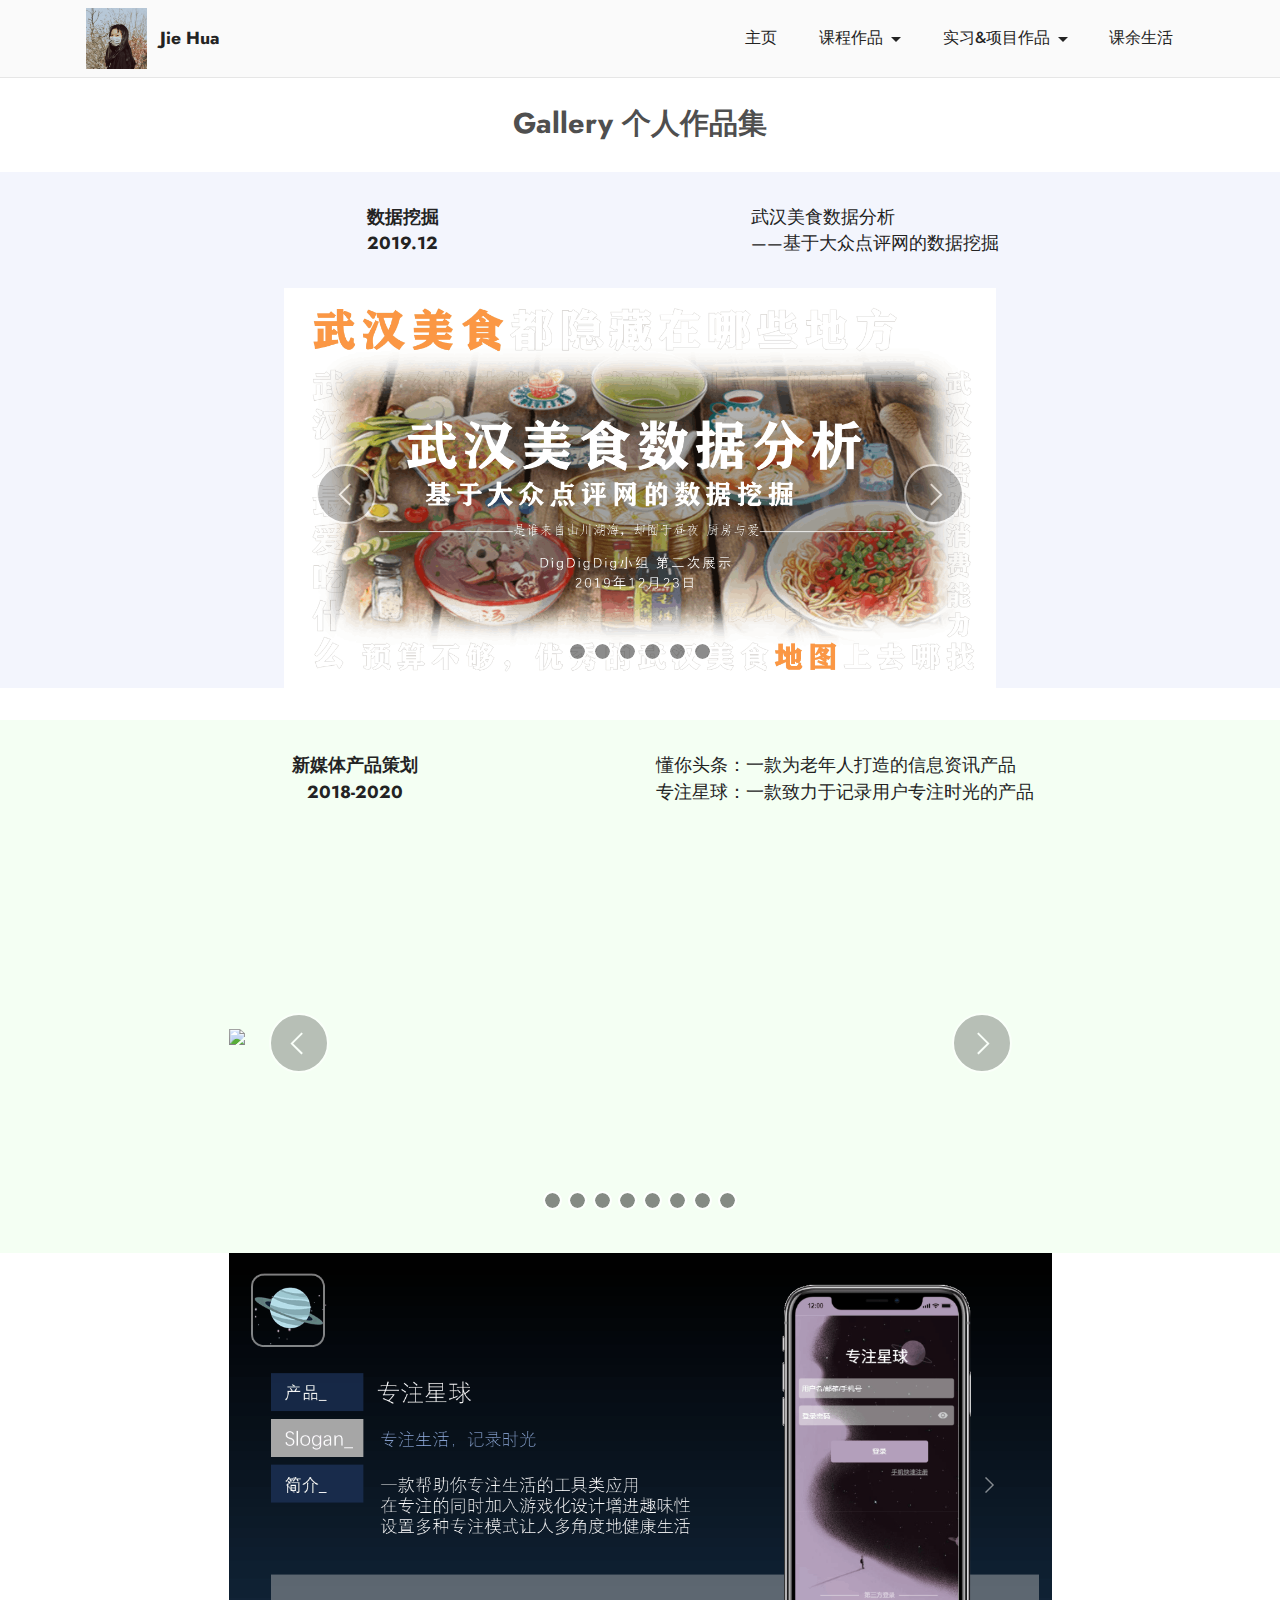
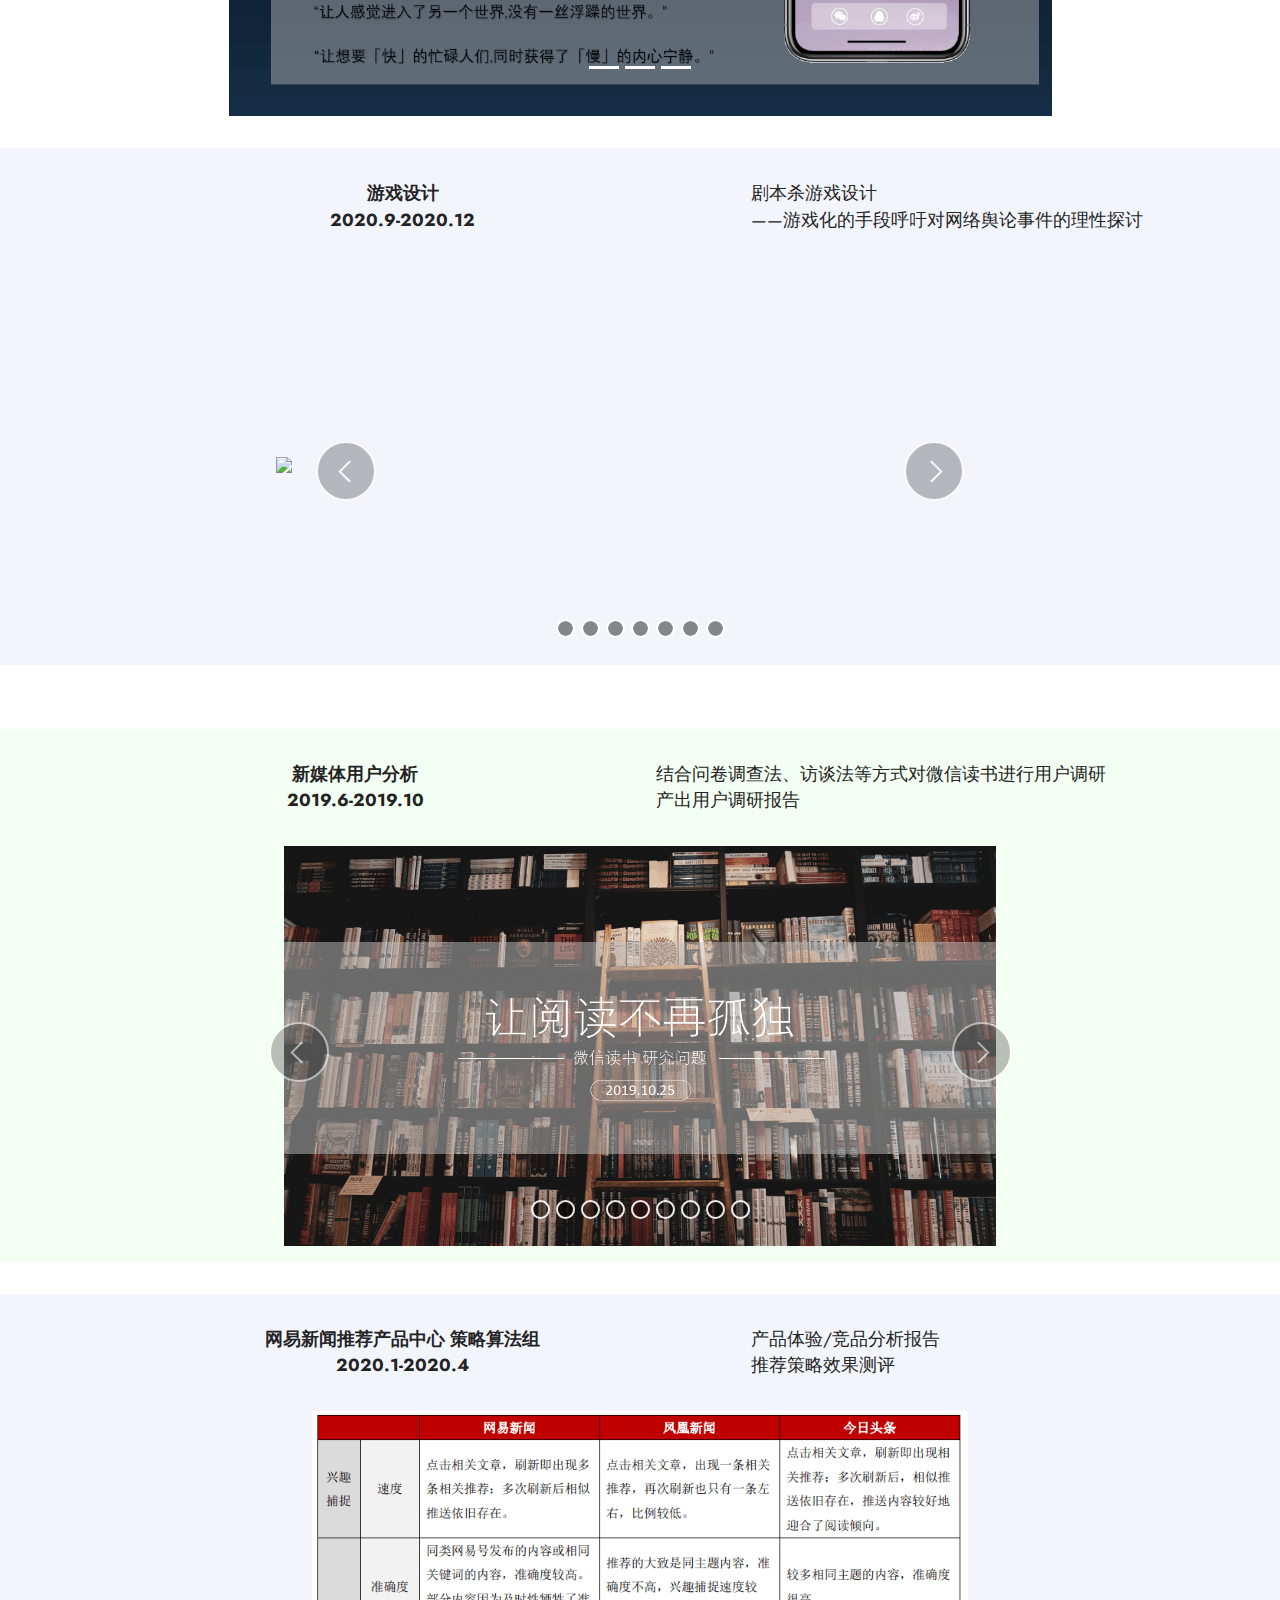
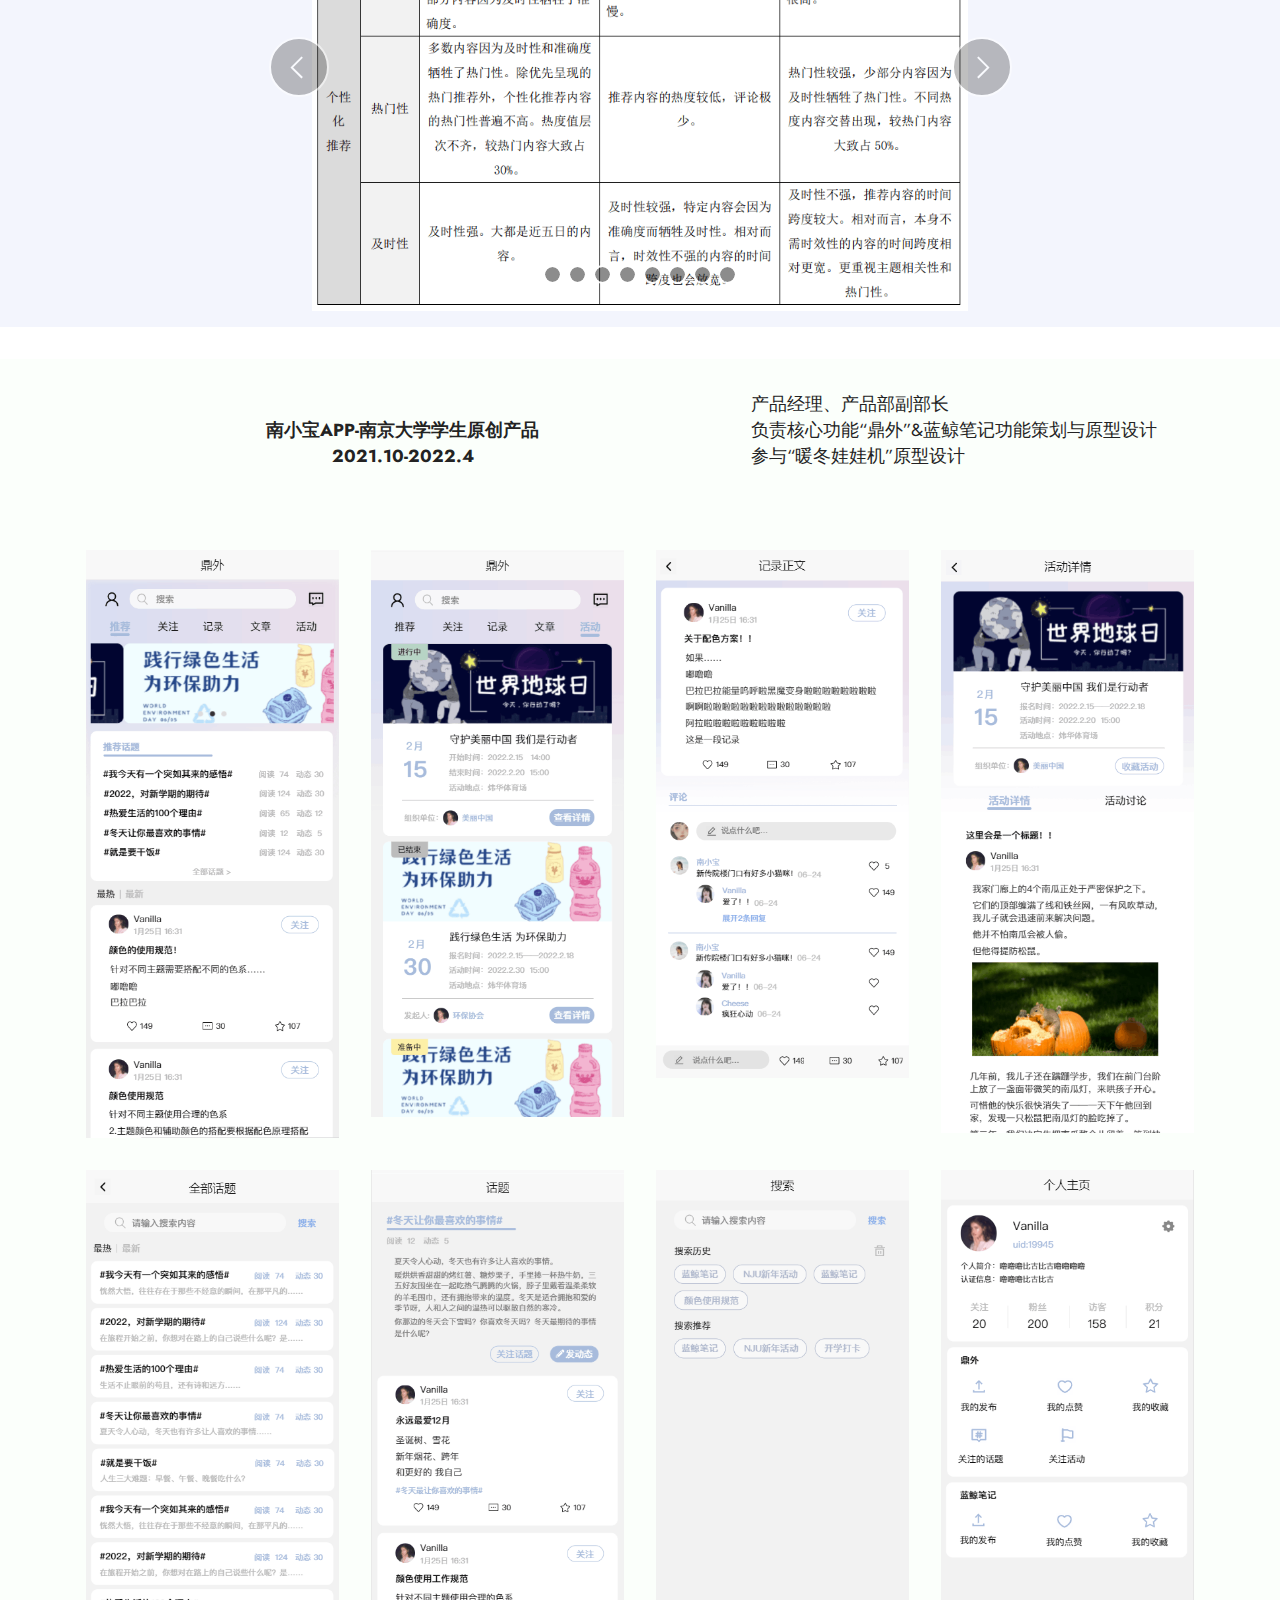
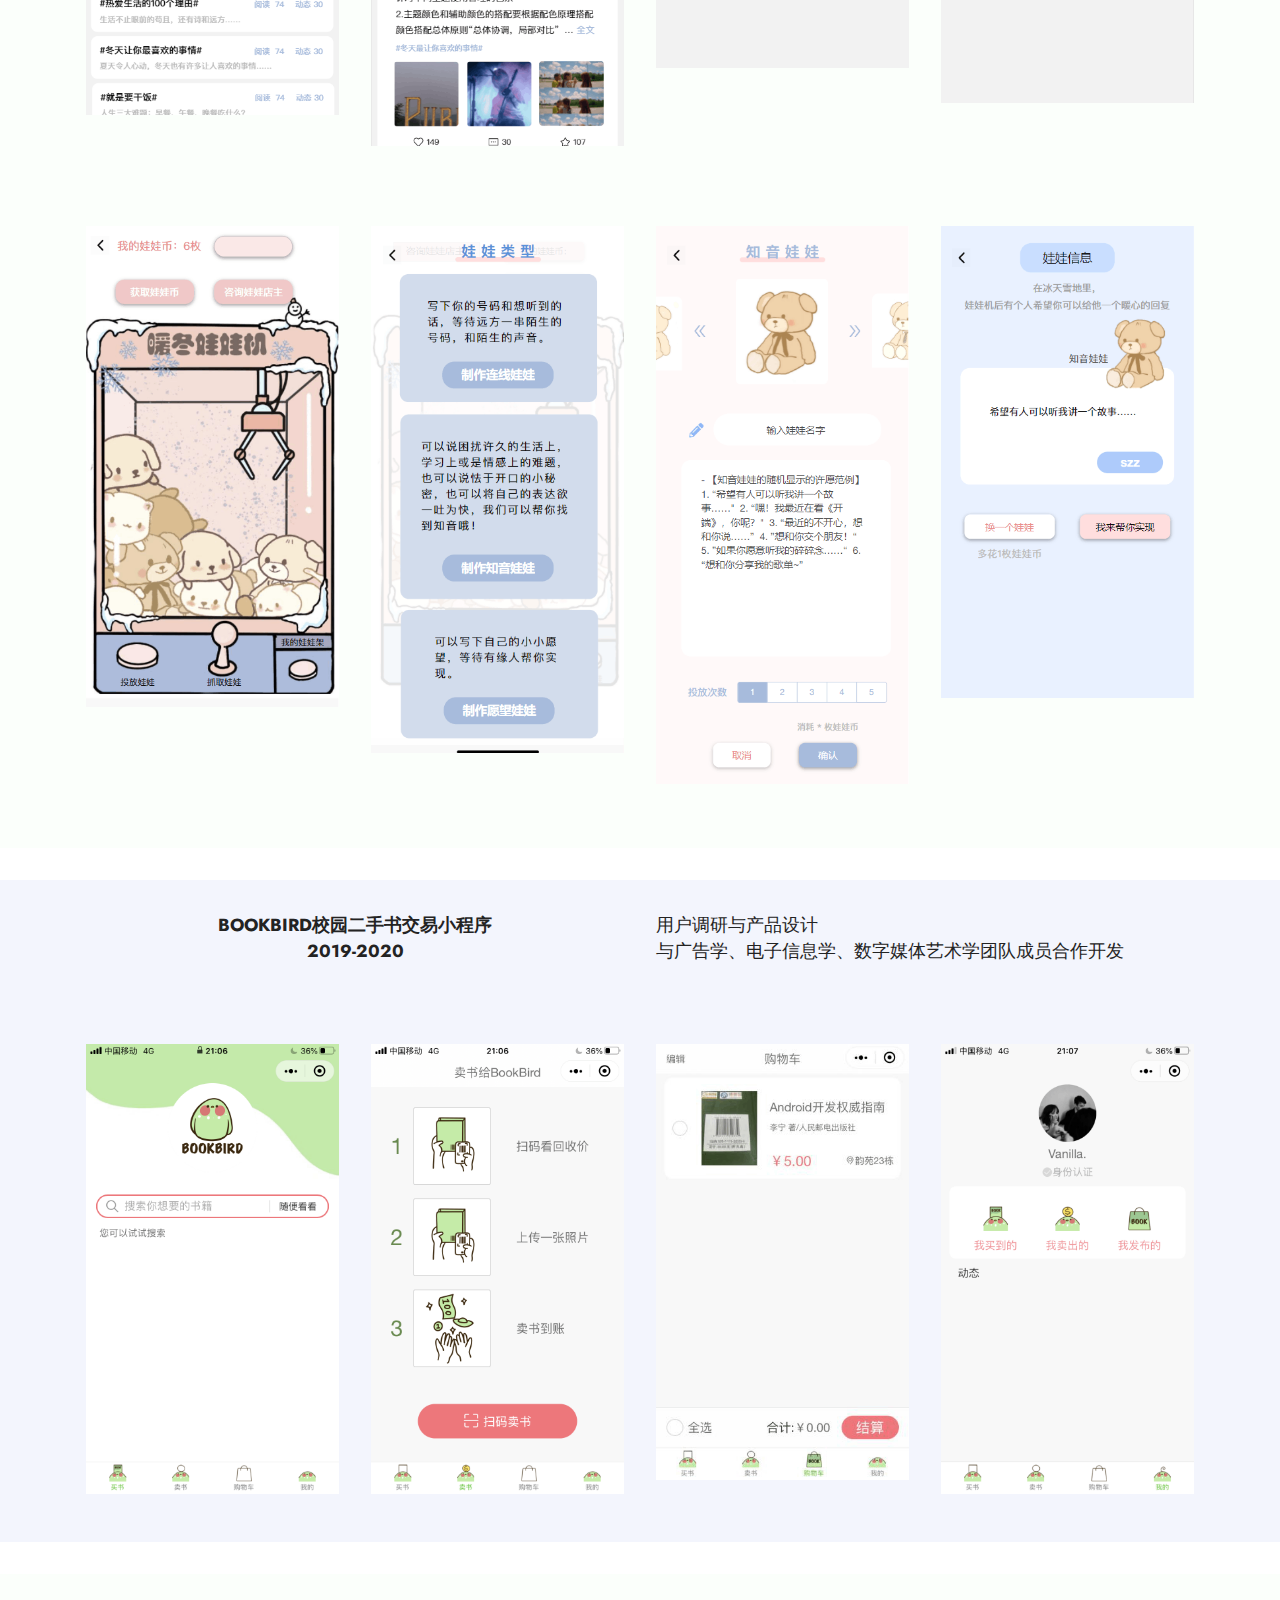
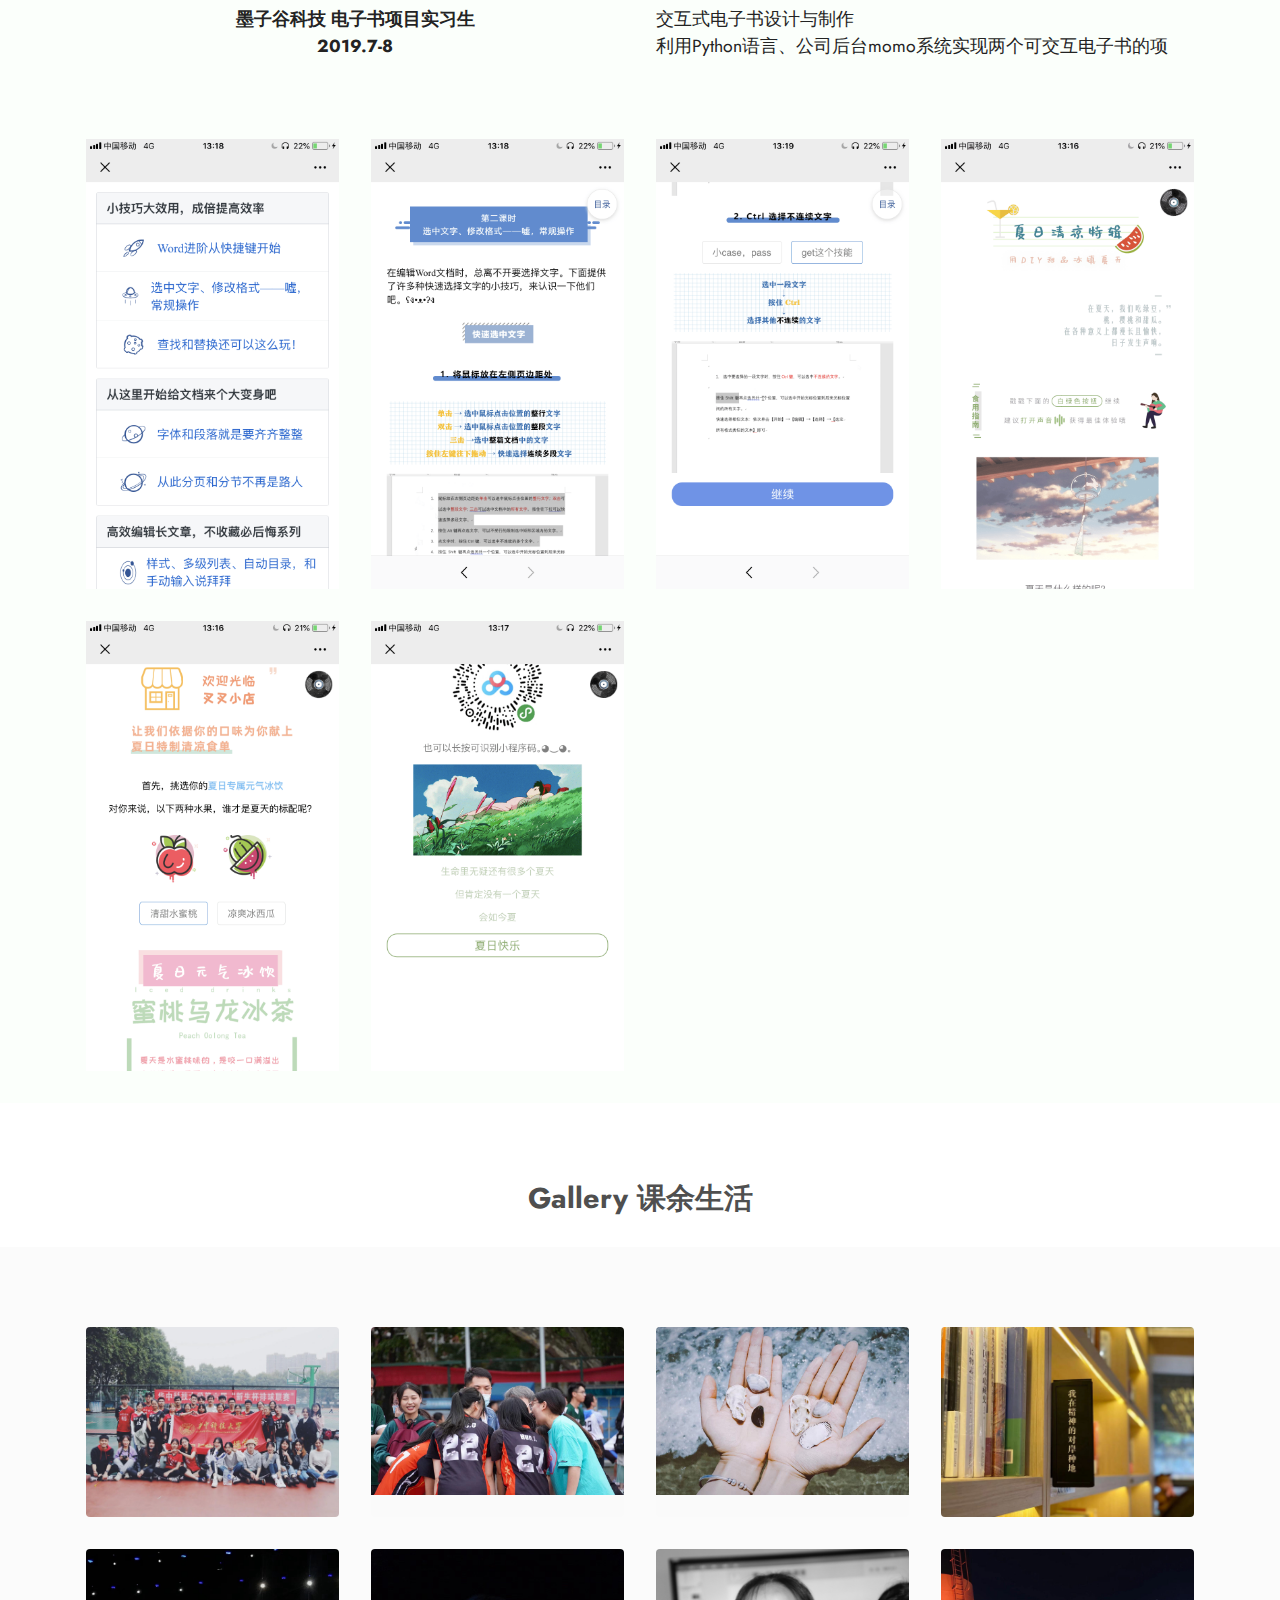
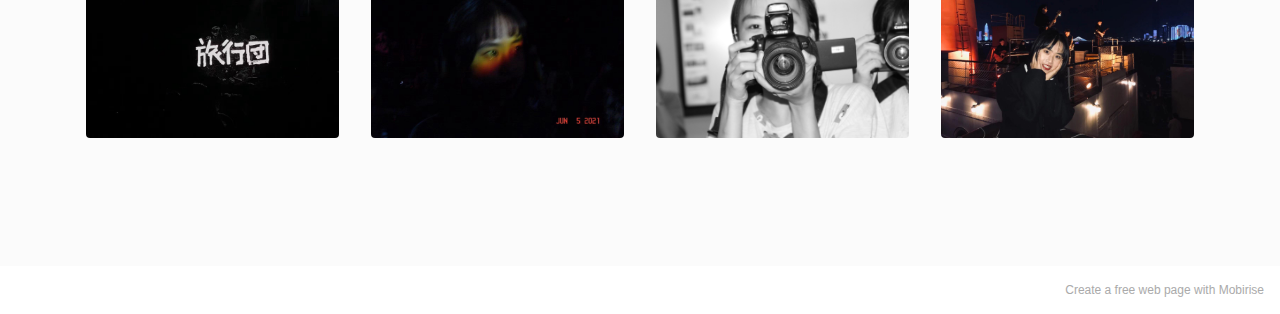
==== commit d927147a: "Add files via upload" ====
--- a/page1.html
+++ b/page1.html
@@ -94,10 +94,10 @@
     <div class="container">
         <div class="row justify-content-center">
             <div class="col-12 col-md-8">
-                <div class="carousel slide" id="t8riiqzV7s" data-ride="carousel" data-interval="3000">
+                <div class="carousel slide" id="t8roF1qjfZ" data-ride="carousel" data-interval="3000">
                     
                     <ol class="carousel-indicators">
-                        <li data-slide-to="0" class="active" data-target="#t8riiqzV7s"></li><li data-slide-to="1" class="active" data-target="#t8riiqzV7s"></li><li data-slide-to="2" class="active" data-target="#t8riiqzV7s"></li><li data-slide-to="3" class="active" data-target="#t8riiqzV7s"></li><li data-slide-to="4" class="active" data-target="#t8riiqzV7s"></li><li data-slide-to="5" class="active" data-target="#t8riiqzV7s"></li><li data-slide-to="6" class="active" data-target="#t8riiqzV7s"></li>
+                        <li data-slide-to="0" class="active" data-target="#t8roF1qjfZ"></li><li data-slide-to="1" class="active" data-target="#t8roF1qjfZ"></li><li data-slide-to="2" class="active" data-target="#t8roF1qjfZ"></li><li data-slide-to="3" class="active" data-target="#t8roF1qjfZ"></li><li data-slide-to="4" class="active" data-target="#t8roF1qjfZ"></li><li data-slide-to="5" class="active" data-target="#t8roF1qjfZ"></li>
                         
                         
                     </ol>
@@ -106,46 +106,41 @@
                         
                         <div class="carousel-item slider-image item active">
                             <div class="item-wrapper">
-                                <img class="d-block w-100" src="assets/images/32-1280x720.jpg" data-slide-to="0">
-                                
-                            </div>
-                        </div><div class="carousel-item slider-image item">
-                            <div class="item-wrapper">
-                                <img class="d-block w-100" src="assets/images/31-1280x720.png" data-slide-to="1">
-                                
-                            </div>
-                        </div><div class="carousel-item slider-image item">
-                            <div class="item-wrapper">
-                                <img class="d-block w-100" src="assets/images/16-1280x720.jpg" data-slide-to="2">
-                                
-                            </div>
-                        </div><div class="carousel-item slider-image item">
-                            <div class="item-wrapper">
-                                <img class="d-block w-100" src="assets/images/15-1280x720.jpg" data-slide-to="3">
-                                
-                            </div>
-                        </div><div class="carousel-item slider-image item">
-                            <div class="item-wrapper">
-                                <img class="d-block w-100" src="assets/images/12-1280x720.jpg" data-slide-to="4">
-                                
-                            </div>
-                        </div><div class="carousel-item slider-image item">
-                            <div class="item-wrapper">
-                                <img class="d-block w-100" src="assets/images/3-1280x720.png" data-slide-to="5">
-                                
-                            </div>
-                        </div><div class="carousel-item slider-image item">
-                            <div class="item-wrapper">
-                                <img class="d-block w-100" src="assets/images/8-1280x720.png" data-slide-to="6">
+                                <img class="d-block w-100" src="assets/images/3-1280x720.png" data-slide-to="6">
+                                
+                            </div>
+                        </div><div class="carousel-item slider-image item">
+                            <div class="item-wrapper">
+                                <img class="d-block w-100" src="assets/images/15-1280x720.jpg" data-slide-to="1">
+                                
+                            </div>
+                        </div><div class="carousel-item slider-image item">
+                            <div class="item-wrapper">
+                                <img class="d-block w-100" src="assets/images/12-1280x720.jpg" data-slide-to="2">
+                                
+                            </div>
+                        </div><div class="carousel-item slider-image item">
+                            <div class="item-wrapper">
+                                <img class="d-block w-100" src="assets/images/16-1280x720.jpg" data-slide-to="3">
+                                
+                            </div>
+                        </div><div class="carousel-item slider-image item">
+                            <div class="item-wrapper">
+                                <img class="d-block w-100" src="assets/images/32-1280x720.jpg" data-slide-to="4">
+                                
+                            </div>
+                        </div><div class="carousel-item slider-image item">
+                            <div class="item-wrapper">
+                                <img class="d-block w-100" src="assets/images/31-1280x720.png" data-slide-to="5">
                                 
                             </div>
                         </div>
                     </div>
-                    <a class="carousel-control carousel-control-prev" role="button" data-slide="prev" href="#t8riiqzV7s">
+                    <a class="carousel-control carousel-control-prev" role="button" data-slide="prev" href="#t8roF1qjfZ">
                         <span class="mobi-mbri mobi-mbri-arrow-prev" aria-hidden="true"></span>
                         <span class="sr-only">Previous</span>
                     </a>
-                    <a class="carousel-control carousel-control-next" role="button" data-slide="next" href="#t8riiqzV7s">
+                    <a class="carousel-control carousel-control-next" role="button" data-slide="next" href="#t8roF1qjfZ">
                         <span class="mobi-mbri mobi-mbri-arrow-next" aria-hidden="true"></span>
                         <span class="sr-only">Next</span>
                     </a>
@@ -190,37 +185,37 @@
     <div class="container">
         <div class="row justify-content-center">
             <div class="col-12 col-md-9">
-                <div class="carousel slide" id="t8riitodq3" data-ride="carousel" data-interval="3000">
+                <div class="carousel slide" id="t8roF3x5AM" data-ride="carousel" data-interval="3000">
                     
                     <ol class="carousel-indicators">
-                        <li data-slide-to="0" class="active" data-target="#t8riitodq3"></li><li data-slide-to="1" class="active" data-target="#t8riitodq3"></li><li data-slide-to="2" class="active" data-target="#t8riitodq3"></li><li data-slide-to="3" class="active" data-target="#t8riitodq3"></li><li data-slide-to="4" class="active" data-target="#t8riitodq3"></li><li data-slide-to="5" class="active" data-target="#t8riitodq3"></li><li data-slide-to="6" class="active" data-target="#t8riitodq3"></li><li data-slide-to="7" class="active" data-target="#t8riitodq3"></li>
+                        <li data-slide-to="0" class="active" data-target="#t8roF3x5AM"></li><li data-slide-to="1" class="active" data-target="#t8roF3x5AM"></li><li data-slide-to="2" class="active" data-target="#t8roF3x5AM"></li><li data-slide-to="3" class="active" data-target="#t8roF3x5AM"></li><li data-slide-to="4" class="active" data-target="#t8roF3x5AM"></li><li data-slide-to="5" class="active" data-target="#t8roF3x5AM"></li><li data-slide-to="6" class="active" data-target="#t8roF3x5AM"></li><li data-slide-to="7" class="active" data-target="#t8roF3x5AM"></li>
                         
                         
                     </ol>
                     <div class="carousel-inner">
                         <div class="carousel-item slider-image item active">
                             <div class="item-wrapper">
-                                <img class="d-block w-100" src="assets/images/1-1280x720.png" data-slide-to="0">
-                                
-                            </div>
-                        </div><div class="carousel-item slider-image item">
-                            <div class="item-wrapper">
-                                <img class="d-block w-100" src="assets/images/24-1280x720.png" data-slide-to="0">
-                                
-                            </div>
-                        </div><div class="carousel-item slider-image item">
-                            <div class="item-wrapper">
-                                <img class="d-block w-100" src="assets/images/28-1280x720.png" data-slide-to="0">
-                                
-                            </div>
-                        </div><div class="carousel-item slider-image item">
-                            <div class="item-wrapper">
-                                <img class="d-block w-100" src="assets/images/32-1280x720.png" data-slide-to="0">
-                                
-                            </div>
-                        </div><div class="carousel-item slider-image item">
-                            <div class="item-wrapper">
-                                <img class="d-block w-100" src="assets/images/71-1280x720.png" data-slide-to="4">
+                                <img class="d-block w-100" src="assets/images/-1280x720.png" data-slide-to="0">
+                                
+                            </div>
+                        </div><div class="carousel-item slider-image item">
+                            <div class="item-wrapper">
+                                <img class="d-block w-100" src="assets/images/24-1280x720.png" data-slide-to="1">
+                                
+                            </div>
+                        </div><div class="carousel-item slider-image item">
+                            <div class="item-wrapper">
+                                <img class="d-block w-100" src="assets/images/28-1280x720.png" data-slide-to="2">
+                                
+                            </div>
+                        </div><div class="carousel-item slider-image item">
+                            <div class="item-wrapper">
+                                <img class="d-block w-100" src="assets/images/32-1280x720.png" data-slide-to="3">
+                                
+                            </div>
+                        </div><div class="carousel-item slider-image item">
+                            <div class="item-wrapper">
+                                <img class="d-block w-100" src="assets/images/40-1280x720.png" data-slide-to="4">
                                 
                             </div>
                         </div><div class="carousel-item slider-image item">
@@ -230,23 +225,23 @@
                             </div>
                         </div><div class="carousel-item slider-image item">
                             <div class="item-wrapper">
-                                <img class="d-block w-100" src="assets/images/40-1280x720.png" data-slide-to="6">
-                                
-                            </div>
-                        </div><div class="carousel-item slider-image item">
-                            <div class="item-wrapper">
-                                <img class="d-block w-100" src="assets/images/65-1280x720.png" data-slide-to="7">
+                                <img class="d-block w-100" src="assets/images/65-1280x720.png" data-slide-to="6">
+                                
+                            </div>
+                        </div><div class="carousel-item slider-image item">
+                            <div class="item-wrapper">
+                                <img class="d-block w-100" src="assets/images/71-1280x720.png" data-slide-to="7">
                                 
                             </div>
                         </div>
                         
                         
                     </div>
-                    <a class="carousel-control carousel-control-prev" role="button" data-slide="prev" href="#t8riitodq3">
+                    <a class="carousel-control carousel-control-prev" role="button" data-slide="prev" href="#t8roF3x5AM">
                         <span class="mobi-mbri mobi-mbri-arrow-prev" aria-hidden="true"></span>
                         <span class="sr-only">Previous</span>
                     </a>
-                    <a class="carousel-control carousel-control-next" role="button" data-slide="next" href="#t8riitodq3">
+                    <a class="carousel-control carousel-control-next" role="button" data-slide="next" href="#t8roF3x5AM">
                         <span class="mobi-mbri mobi-mbri-arrow-next" aria-hidden="true"></span>
                         <span class="sr-only">Next</span>
                     </a>
@@ -263,31 +258,21 @@
     <div class="container">
         <div class="row justify-content-center">
             <div class="col-12 col-md-9">
-                <div class="carousel slide" id="t8riiuFckW" data-ride="carousel" data-interval="3000">
+                <div class="carousel slide" id="t8roF4zhA4" data-ride="carousel" data-interval="3000">
                     
                     <ol class="carousel-indicators">
-                        <li data-slide-to="0" class="active" data-target="#t8riiuFckW"></li><li data-slide-to="1" class="active" data-target="#t8riiuFckW"></li><li data-slide-to="2" class="active" data-target="#t8riiuFckW"></li><li data-slide-to="3" class="active" data-target="#t8riiuFckW"></li><li data-slide-to="4" class="active" data-target="#t8riiuFckW"></li>
+                        <li data-slide-to="0" class="active" data-target="#t8roF4zhA4"></li><li data-slide-to="1" class="active" data-target="#t8roF4zhA4"></li><li data-slide-to="2" class="active" data-target="#t8roF4zhA4"></li>
                         
                         
                     </ol>
                     <div class="carousel-inner">
                         <div class="carousel-item slider-image item active">
                             <div class="item-wrapper">
-                                <img class="d-block w-100" src="assets/images/1-1280x720.png" data-slide-to="0">
-                                
-                            </div>
-                        </div><div class="carousel-item slider-image item">
-                            <div class="item-wrapper">
                                 <img class="d-block w-100" src="assets/images/4-1280x720.png" data-slide-to="1">
                                 
                             </div>
                         </div><div class="carousel-item slider-image item">
                             <div class="item-wrapper">
-                                <img class="d-block w-100" src="assets/images/6-1280x720.png" data-slide-to="2">
-                                
-                            </div>
-                        </div><div class="carousel-item slider-image item">
-                            <div class="item-wrapper">
                                 <img class="d-block w-100" src="assets/images/8-1280x720.png" data-slide-to="3">
                                 
                             </div>
@@ -300,11 +285,11 @@
                         
                         
                     </div>
-                    <a class="carousel-control carousel-control-prev" role="button" data-slide="prev" href="#t8riiuFckW">
+                    <a class="carousel-control carousel-control-prev" role="button" data-slide="prev" href="#t8roF4zhA4">
                         <span class="mobi-mbri mobi-mbri-arrow-prev" aria-hidden="true"></span>
                         <span class="sr-only">Previous</span>
                     </a>
-                    <a class="carousel-control carousel-control-next" role="button" data-slide="next" href="#t8riiuFckW">
+                    <a class="carousel-control carousel-control-next" role="button" data-slide="next" href="#t8roF4zhA4">
                         <span class="mobi-mbri mobi-mbri-arrow-next" aria-hidden="true"></span>
                         <span class="sr-only">Next</span>
                     </a>
@@ -349,27 +334,27 @@
     <div class="container">
         <div class="row justify-content-center">
             <div class="col-12 col-md-8">
-                <div class="carousel slide" id="t8riiwSEnt" data-ride="carousel" data-interval="3000">
+                <div class="carousel slide" id="t8roF6rTNg" data-ride="carousel" data-interval="3000">
                     
                     <ol class="carousel-indicators">
-                        <li data-slide-to="0" class="active" data-target="#t8riiwSEnt"></li><li data-slide-to="1" class="active" data-target="#t8riiwSEnt"></li><li data-slide-to="2" class="active" data-target="#t8riiwSEnt"></li><li data-slide-to="3" class="active" data-target="#t8riiwSEnt"></li><li data-slide-to="4" class="active" data-target="#t8riiwSEnt"></li><li data-slide-to="5" class="active" data-target="#t8riiwSEnt"></li><li data-slide-to="6" class="active" data-target="#t8riiwSEnt"></li>
+                        <li data-slide-to="0" class="active" data-target="#t8roF6rTNg"></li><li data-slide-to="1" class="active" data-target="#t8roF6rTNg"></li><li data-slide-to="2" class="active" data-target="#t8roF6rTNg"></li><li data-slide-to="3" class="active" data-target="#t8roF6rTNg"></li><li data-slide-to="4" class="active" data-target="#t8roF6rTNg"></li><li data-slide-to="5" class="active" data-target="#t8roF6rTNg"></li><li data-slide-to="6" class="active" data-target="#t8roF6rTNg"></li>
                         
                         
                     </ol>
                     <div class="carousel-inner">
                         <div class="carousel-item slider-image item active">
                             <div class="item-wrapper">
-                                <img class="d-block w-100" src="assets/images/1-1280x720.png" data-slide-to="0">
-                                
-                            </div>
-                        </div><div class="carousel-item slider-image item">
-                            <div class="item-wrapper">
-                                <img class="d-block w-100" src="assets/images/15-1280x720.png" data-slide-to="1">
-                                
-                            </div>
-                        </div><div class="carousel-item slider-image item">
-                            <div class="item-wrapper">
-                                <img class="d-block w-100" src="assets/images/14-1280x720.png" data-slide-to="2">
+                                <img class="d-block w-100" src="assets/images/yx1-1280x720.png" data-slide-to="0">
+                                
+                            </div>
+                        </div><div class="carousel-item slider-image item">
+                            <div class="item-wrapper">
+                                <img class="d-block w-100" src="assets/images/yx7-1280x720.png" data-slide-to="1">
+                                
+                            </div>
+                        </div><div class="carousel-item slider-image item">
+                            <div class="item-wrapper">
+                                <img class="d-block w-100" src="assets/images/yx6-1280x720.png" data-slide-to="2">
                                 
                             </div>
                         </div><div class="carousel-item slider-image item">
@@ -379,28 +364,28 @@
                             </div>
                         </div><div class="carousel-item slider-image item">
                             <div class="item-wrapper">
-                                <img class="d-block w-100" src="assets/images/12-1280x720.png" data-slide-to="4">
-                                
-                            </div>
-                        </div><div class="carousel-item slider-image item">
-                            <div class="item-wrapper">
-                                <img class="d-block w-100" src="assets/images/11-1280x720.png" data-slide-to="5">
-                                
-                            </div>
-                        </div><div class="carousel-item slider-image item">
-                            <div class="item-wrapper">
-                                <img class="d-block w-100" src="assets/images/9-1280x720.png" data-slide-to="6">
+                                <img class="d-block w-100" src="assets/images/yx3-1280x720.png" data-slide-to="4">
+                                
+                            </div>
+                        </div><div class="carousel-item slider-image item">
+                            <div class="item-wrapper">
+                                <img class="d-block w-100" src="assets/images/yx4-1280x720.png" data-slide-to="5">
+                                
+                            </div>
+                        </div><div class="carousel-item slider-image item">
+                            <div class="item-wrapper">
+                                <img class="d-block w-100" src="assets/images/yx5-1280x720.png" data-slide-to="6">
                                 
                             </div>
                         </div>
                         
                         
                     </div>
-                    <a class="carousel-control carousel-control-prev" role="button" data-slide="prev" href="#t8riiwSEnt">
+                    <a class="carousel-control carousel-control-prev" role="button" data-slide="prev" href="#t8roF6rTNg">
                         <span class="mobi-mbri mobi-mbri-arrow-prev" aria-hidden="true"></span>
                         <span class="sr-only">Previous</span>
                     </a>
-                    <a class="carousel-control carousel-control-next" role="button" data-slide="next" href="#t8riiwSEnt">
+                    <a class="carousel-control carousel-control-next" role="button" data-slide="next" href="#t8roF6rTNg">
                         <span class="mobi-mbri mobi-mbri-arrow-next" aria-hidden="true"></span>
                         <span class="sr-only">Next</span>
                     </a>
@@ -445,10 +430,10 @@
     <div class="container">
         <div class="row justify-content-center">
             <div class="col-12 col-md-9">
-                <div class="carousel slide" id="t8riiz1y8k" data-ride="carousel" data-interval="3000">
+                <div class="carousel slide" id="t8roF8pVPB" data-ride="carousel" data-interval="3000">
                     
                     <ol class="carousel-indicators">
-                        <li data-slide-to="0" class="active" data-target="#t8riiz1y8k"></li><li data-slide-to="1" class="active" data-target="#t8riiz1y8k"></li><li data-slide-to="2" class="active" data-target="#t8riiz1y8k"></li><li data-slide-to="3" class="active" data-target="#t8riiz1y8k"></li><li data-slide-to="4" class="active" data-target="#t8riiz1y8k"></li><li data-slide-to="5" class="active" data-target="#t8riiz1y8k"></li><li data-slide-to="6" class="active" data-target="#t8riiz1y8k"></li><li data-slide-to="7" class="active" data-target="#t8riiz1y8k"></li><li data-slide-to="8" class="active" data-target="#t8riiz1y8k"></li>
+                        <li data-slide-to="0" class="active" data-target="#t8roF8pVPB"></li><li data-slide-to="1" class="active" data-target="#t8roF8pVPB"></li><li data-slide-to="2" class="active" data-target="#t8roF8pVPB"></li><li data-slide-to="3" class="active" data-target="#t8roF8pVPB"></li><li data-slide-to="4" class="active" data-target="#t8roF8pVPB"></li><li data-slide-to="5" class="active" data-target="#t8roF8pVPB"></li><li data-slide-to="6" class="active" data-target="#t8roF8pVPB"></li><li data-slide-to="7" class="active" data-target="#t8roF8pVPB"></li><li data-slide-to="8" class="active" data-target="#t8roF8pVPB"></li>
                         
                         
                     </ol>
@@ -502,11 +487,11 @@
                         
                         
                     </div>
-                    <a class="carousel-control carousel-control-prev" role="button" data-slide="prev" href="#t8riiz1y8k">
+                    <a class="carousel-control carousel-control-prev" role="button" data-slide="prev" href="#t8roF8pVPB">
                         <span class="mobi-mbri mobi-mbri-arrow-prev" aria-hidden="true"></span>
                         <span class="sr-only">Previous</span>
                     </a>
-                    <a class="carousel-control carousel-control-next" role="button" data-slide="next" href="#t8riiz1y8k">
+                    <a class="carousel-control carousel-control-next" role="button" data-slide="next" href="#t8roF8pVPB">
                         <span class="mobi-mbri mobi-mbri-arrow-next" aria-hidden="true"></span>
                         <span class="sr-only">Next</span>
                     </a>
@@ -551,10 +536,10 @@
     <div class="container">
         <div class="row justify-content-center">
             <div class="col-12 col-md-9">
-                <div class="carousel slide" id="t8riiB9qV1" data-ride="carousel" data-interval="3000">
+                <div class="carousel slide" id="t8roFbDivc" data-ride="carousel" data-interval="3000">
                     
                     <ol class="carousel-indicators">
-                        <li data-slide-to="0" class="active" data-target="#t8riiB9qV1"></li><li data-slide-to="1" class="active" data-target="#t8riiB9qV1"></li><li data-slide-to="2" class="active" data-target="#t8riiB9qV1"></li><li data-slide-to="3" class="active" data-target="#t8riiB9qV1"></li><li data-slide-to="4" class="active" data-target="#t8riiB9qV1"></li><li data-slide-to="5" class="active" data-target="#t8riiB9qV1"></li><li data-slide-to="6" class="active" data-target="#t8riiB9qV1"></li><li data-slide-to="7" class="active" data-target="#t8riiB9qV1"></li>
+                        <li data-slide-to="0" class="active" data-target="#t8roFbDivc"></li><li data-slide-to="1" class="active" data-target="#t8roFbDivc"></li><li data-slide-to="2" class="active" data-target="#t8roFbDivc"></li><li data-slide-to="3" class="active" data-target="#t8roFbDivc"></li><li data-slide-to="4" class="active" data-target="#t8roFbDivc"></li><li data-slide-to="5" class="active" data-target="#t8roFbDivc"></li><li data-slide-to="6" class="active" data-target="#t8roFbDivc"></li><li data-slide-to="7" class="active" data-target="#t8roFbDivc"></li>
                         
                         
                     </ol>
@@ -603,11 +588,11 @@
                         
                         
                     </div>
-                    <a class="carousel-control carousel-control-prev" role="button" data-slide="prev" href="#t8riiB9qV1">
+                    <a class="carousel-control carousel-control-prev" role="button" data-slide="prev" href="#t8roFbDivc">
                         <span class="mobi-mbri mobi-mbri-arrow-prev" aria-hidden="true"></span>
                         <span class="sr-only">Previous</span>
                     </a>
-                    <a class="carousel-control carousel-control-next" role="button" data-slide="next" href="#t8riiB9qV1">
+                    <a class="carousel-control carousel-control-next" role="button" data-slide="next" href="#t8roFbDivc">
                         <span class="mobi-mbri mobi-mbri-arrow-next" aria-hidden="true"></span>
                         <span class="sr-only">Next</span>
                     </a>
@@ -654,16 +639,16 @@
         
         <div class="row mbr-gallery mt-4">
             <div class="col-12 col-md-6 col-lg-3 item gallery-image active">
-                <div class="item-wrapper" data-toggle="modal" data-target="#t8riiDMsj2-modal">
-                    <img class="w-100" src="assets/images/1654754535774-382x888.png" alt="" data-slide-to="0" data-target="#lb-t8riiDMsj2">
-                    <div class="icon-wrapper">
-                        <span class="mobi-mbri mobi-mbri-search mbr-iconfont mbr-iconfont-btn"></span>
-                    </div>
-                </div>
-                
-            </div><div class="col-12 col-md-6 col-lg-3 item gallery-image">
-                <div class="item-wrapper" data-toggle="modal" data-target="#t8riiDMsj2-modal">
-                    <img class="w-100" src="assets/images/1654776522238-384x861.png" alt="" data-slide-to="1" data-target="#lb-t8riiDMsj2">
+                <div class="item-wrapper" data-toggle="modal" data-target="#t8roFfoEcO-modal">
+                    <img class="w-100" src="assets/images/1654754535774-382x888.png" alt="" data-slide-to="0" data-target="#lb-t8roFfoEcO">
+                    <div class="icon-wrapper">
+                        <span class="mobi-mbri mobi-mbri-search mbr-iconfont mbr-iconfont-btn"></span>
+                    </div>
+                </div>
+                
+            </div><div class="col-12 col-md-6 col-lg-3 item gallery-image">
+                <div class="item-wrapper" data-toggle="modal" data-target="#t8roFfoEcO-modal">
+                    <img class="w-100" src="assets/images/1654776522238-384x861.png" alt="" data-slide-to="1" data-target="#lb-t8roFfoEcO">
                     <div class="icon-wrapper">
                         <span class="mobi-mbri mobi-mbri-search mbr-iconfont mbr-iconfont-btn"></span>
                     </div>
@@ -673,61 +658,61 @@
             
             
             <div class="col-12 col-md-6 col-lg-3 item gallery-image">
-                <div class="item-wrapper" data-toggle="modal" data-target="#t8riiDMsj2-modal">
-                    <img class="w-100" src="assets/images/1654754734446-383x800.png" alt="" data-slide-to="2" data-target="#lb-t8riiDMsj2">
-                    <div class="icon-wrapper">
-                        <span class="mobi-mbri mobi-mbri-search mbr-iconfont mbr-iconfont-btn"></span>
-                    </div>
-                </div>
-                
-            </div><div class="col-12 col-md-6 col-lg-3 item gallery-image">
-                <div class="item-wrapper" data-toggle="modal" data-target="#t8riiDMsj2-modal">
-                    <img class="w-100" src="assets/images/1654776726510-383x883.png" alt="" data-slide-to="3" data-target="#lb-t8riiDMsj2">
-                    <div class="icon-wrapper">
-                        <span class="mobi-mbri mobi-mbri-search mbr-iconfont mbr-iconfont-btn"></span>
-                    </div>
-                </div>
-                
-            </div><div class="col-12 col-md-6 col-lg-3 item gallery-image">
-                <div class="item-wrapper" data-toggle="modal" data-target="#t8riiDMsj2-modal">
-                    <img class="w-100" src="assets/images/1654754658343-382x823.png" alt="" data-slide-to="4" data-target="#lb-t8riiDMsj2">
-                    <div class="icon-wrapper">
-                        <span class="mobi-mbri mobi-mbri-search mbr-iconfont mbr-iconfont-btn"></span>
-                    </div>
-                </div>
-                
-            </div><div class="col-12 col-md-6 col-lg-3 item gallery-image">
-                <div class="item-wrapper" data-toggle="modal" data-target="#t8riiDMsj2-modal">
-                    <img class="w-100" src="assets/images/1654776620034-385x877.png" alt="" data-slide-to="5" data-target="#lb-t8riiDMsj2">
-                    <div class="icon-wrapper">
-                        <span class="mobi-mbri mobi-mbri-search mbr-iconfont mbr-iconfont-btn"></span>
-                    </div>
-                </div>
-                
-            </div><div class="col-12 col-md-6 col-lg-3 item gallery-image">
-                <div class="item-wrapper" data-toggle="modal" data-target="#t8riiDMsj2-modal">
-                    <img class="w-100" src="assets/images/1654776638774-382x752.png" alt="" data-slide-to="6" data-target="#lb-t8riiDMsj2">
-                    <div class="icon-wrapper">
-                        <span class="mobi-mbri mobi-mbri-search mbr-iconfont mbr-iconfont-btn"></span>
-                    </div>
-                </div>
-                
-            </div><div class="col-12 col-md-6 col-lg-3 item gallery-image">
-                <div class="item-wrapper" data-toggle="modal" data-target="#t8riiDMsj2-modal">
-                    <img class="w-100" src="assets/images/1654776669664-384x810.png" alt="" data-slide-to="7" data-target="#lb-t8riiDMsj2">
-                    <div class="icon-wrapper">
-                        <span class="mobi-mbri mobi-mbri-search mbr-iconfont mbr-iconfont-btn"></span>
-                    </div>
-                </div>
-                
-            </div>
-        </div>
-
-        <div class="modal mbr-slider" tabindex="-1" role="dialog" aria-hidden="true" id="t8riiDMsj2-modal">
+                <div class="item-wrapper" data-toggle="modal" data-target="#t8roFfoEcO-modal">
+                    <img class="w-100" src="assets/images/1654754734446-383x800.png" alt="" data-slide-to="2" data-target="#lb-t8roFfoEcO">
+                    <div class="icon-wrapper">
+                        <span class="mobi-mbri mobi-mbri-search mbr-iconfont mbr-iconfont-btn"></span>
+                    </div>
+                </div>
+                
+            </div><div class="col-12 col-md-6 col-lg-3 item gallery-image">
+                <div class="item-wrapper" data-toggle="modal" data-target="#t8roFfoEcO-modal">
+                    <img class="w-100" src="assets/images/1654776726510-383x883.png" alt="" data-slide-to="3" data-target="#lb-t8roFfoEcO">
+                    <div class="icon-wrapper">
+                        <span class="mobi-mbri mobi-mbri-search mbr-iconfont mbr-iconfont-btn"></span>
+                    </div>
+                </div>
+                
+            </div><div class="col-12 col-md-6 col-lg-3 item gallery-image">
+                <div class="item-wrapper" data-toggle="modal" data-target="#t8roFfoEcO-modal">
+                    <img class="w-100" src="assets/images/1654754658343-382x823.png" alt="" data-slide-to="4" data-target="#lb-t8roFfoEcO">
+                    <div class="icon-wrapper">
+                        <span class="mobi-mbri mobi-mbri-search mbr-iconfont mbr-iconfont-btn"></span>
+                    </div>
+                </div>
+                
+            </div><div class="col-12 col-md-6 col-lg-3 item gallery-image">
+                <div class="item-wrapper" data-toggle="modal" data-target="#t8roFfoEcO-modal">
+                    <img class="w-100" src="assets/images/1654776620034-385x877.png" alt="" data-slide-to="5" data-target="#lb-t8roFfoEcO">
+                    <div class="icon-wrapper">
+                        <span class="mobi-mbri mobi-mbri-search mbr-iconfont mbr-iconfont-btn"></span>
+                    </div>
+                </div>
+                
+            </div><div class="col-12 col-md-6 col-lg-3 item gallery-image">
+                <div class="item-wrapper" data-toggle="modal" data-target="#t8roFfoEcO-modal">
+                    <img class="w-100" src="assets/images/1654776638774-382x752.png" alt="" data-slide-to="6" data-target="#lb-t8roFfoEcO">
+                    <div class="icon-wrapper">
+                        <span class="mobi-mbri mobi-mbri-search mbr-iconfont mbr-iconfont-btn"></span>
+                    </div>
+                </div>
+                
+            </div><div class="col-12 col-md-6 col-lg-3 item gallery-image">
+                <div class="item-wrapper" data-toggle="modal" data-target="#t8roFfoEcO-modal">
+                    <img class="w-100" src="assets/images/1654776669664-384x810.png" alt="" data-slide-to="7" data-target="#lb-t8roFfoEcO">
+                    <div class="icon-wrapper">
+                        <span class="mobi-mbri mobi-mbri-search mbr-iconfont mbr-iconfont-btn"></span>
+                    </div>
+                </div>
+                
+            </div>
+        </div>
+
+        <div class="modal mbr-slider" tabindex="-1" role="dialog" aria-hidden="true" id="t8roFfoEcO-modal">
             <div class="modal-dialog" role="document">
                 <div class="modal-content">
                     <div class="modal-body">
-                        <div class="carousel slide" id="lb-t8riiDMsj2" data-interval="5000">
+                        <div class="carousel slide" id="lb-t8roFfoEcO" data-interval="5000">
                             <div class="carousel-inner">
                                 <div class="carousel-item active">
                                     <img class="d-block w-100" src="assets/images/1654754535774-382x888.png" alt="">
@@ -751,18 +736,18 @@
                                 </div>
                             </div>
                             <ol class="carousel-indicators">
-                                <li data-slide-to="0" class="active" data-target="#lb-t8riiDMsj2"></li>
-                                <li data-slide-to="1" data-target="#lb-t8riiDMsj2"></li><li data-slide-to="2" data-target="#lb-t8riiDMsj2"></li><li data-slide-to="3" data-target="#lb-t8riiDMsj2"></li>
-                                <li data-slide-to="4" data-target="#lb-t8riiDMsj2"></li>
-                                <li data-slide-to="5" data-target="#lb-t8riiDMsj2"></li><li data-slide-to="6" data-target="#lb-t8riiDMsj2"></li><li data-slide-to="7" data-target="#lb-t8riiDMsj2"></li>
+                                <li data-slide-to="0" class="active" data-target="#lb-t8roFfoEcO"></li>
+                                <li data-slide-to="1" data-target="#lb-t8roFfoEcO"></li><li data-slide-to="2" data-target="#lb-t8roFfoEcO"></li><li data-slide-to="3" data-target="#lb-t8roFfoEcO"></li>
+                                <li data-slide-to="4" data-target="#lb-t8roFfoEcO"></li>
+                                <li data-slide-to="5" data-target="#lb-t8roFfoEcO"></li><li data-slide-to="6" data-target="#lb-t8roFfoEcO"></li><li data-slide-to="7" data-target="#lb-t8roFfoEcO"></li>
                             </ol>
                             <a role="button" href="" class="close" data-dismiss="modal" aria-label="Close">
                             </a>
-                            <a class="carousel-control-prev carousel-control" role="button" data-slide="prev" href="#lb-t8riiDMsj2">
+                            <a class="carousel-control-prev carousel-control" role="button" data-slide="prev" href="#lb-t8roFfoEcO">
                                 <span class="mobi-mbri mobi-mbri-arrow-prev" aria-hidden="true"></span>
                                 <span class="sr-only">Previous</span>
                             </a>
-                            <a class="carousel-control-next carousel-control" role="button" data-slide="next" href="#lb-t8riiDMsj2">
+                            <a class="carousel-control-next carousel-control" role="button" data-slide="next" href="#lb-t8roFfoEcO">
                                 <span class="mobi-mbri mobi-mbri-arrow-next" aria-hidden="true"></span>
                                 <span class="sr-only">Next</span>
                             </a>
@@ -783,32 +768,32 @@
         
         <div class="row mbr-gallery mt-4">
             <div class="col-12 col-md-6 col-lg-3 item gallery-image active">
-                <div class="item-wrapper" data-toggle="modal" data-target="#t8riiF5PvY-modal">
-                    <img class="w-100" src="assets/images/1654755086331-1-382x726.png" alt="" data-slide-to="0" data-target="#lb-t8riiF5PvY">
+                <div class="item-wrapper" data-toggle="modal" data-target="#t8roFgYkwK-modal">
+                    <img class="w-100" src="assets/images/1654755086331-1-382x726.png" alt="" data-slide-to="0" data-target="#lb-t8roFgYkwK">
                     <div class="icon-wrapper">
                         <span class="mobi-mbri mobi-mbri-search mbr-iconfont mbr-iconfont-btn"></span>
                     </div>
                 </div>
                 
             </div><div class="col-12 col-md-6 col-lg-3 item gallery-image active">
-                <div class="item-wrapper" data-toggle="modal" data-target="#t8riiF5PvY-modal">
-                    <img class="w-100" src="assets/images/1654755175638-384x799.png" alt="" data-slide-to="1" data-target="#lb-t8riiF5PvY">
+                <div class="item-wrapper" data-toggle="modal" data-target="#t8roFgYkwK-modal">
+                    <img class="w-100" src="assets/images/1654755175638-384x799.png" alt="" data-slide-to="1" data-target="#lb-t8roFgYkwK">
                     <div class="icon-wrapper">
                         <span class="mobi-mbri mobi-mbri-search mbr-iconfont mbr-iconfont-btn"></span>
                     </div>
                 </div>
                 
             </div><div class="col-12 col-md-6 col-lg-3 item gallery-image active">
-                <div class="item-wrapper" data-toggle="modal" data-target="#t8riiF5PvY-modal">
-                    <img class="w-100" src="assets/images/1654755209320-384x846.png" alt="" data-slide-to="2" data-target="#lb-t8riiF5PvY">
+                <div class="item-wrapper" data-toggle="modal" data-target="#t8roFgYkwK-modal">
+                    <img class="w-100" src="assets/images/1654755209320-384x846.png" alt="" data-slide-to="2" data-target="#lb-t8roFgYkwK">
                     <div class="icon-wrapper">
                         <span class="mobi-mbri mobi-mbri-search mbr-iconfont mbr-iconfont-btn"></span>
                     </div>
                 </div>
                 
             </div><div class="col-12 col-md-6 col-lg-3 item gallery-image active">
-                <div class="item-wrapper" data-toggle="modal" data-target="#t8riiF5PvY-modal">
-                    <img class="w-100" src="assets/images/1654755237259-383x714.png" alt="" data-slide-to="3" data-target="#lb-t8riiF5PvY">
+                <div class="item-wrapper" data-toggle="modal" data-target="#t8roFgYkwK-modal">
+                    <img class="w-100" src="assets/images/1654755237259-383x714.png" alt="" data-slide-to="3" data-target="#lb-t8roFgYkwK">
                     <div class="icon-wrapper">
                         <span class="mobi-mbri mobi-mbri-search mbr-iconfont mbr-iconfont-btn"></span>
                     </div>
@@ -820,11 +805,11 @@
             
         </div>
 
-        <div class="modal mbr-slider" tabindex="-1" role="dialog" aria-hidden="true" id="t8riiF5PvY-modal">
+        <div class="modal mbr-slider" tabindex="-1" role="dialog" aria-hidden="true" id="t8roFgYkwK-modal">
             <div class="modal-dialog" role="document">
                 <div class="modal-content">
                     <div class="modal-body">
-                        <div class="carousel slide" id="lb-t8riiF5PvY" data-interval="5000">
+                        <div class="carousel slide" id="lb-t8roFgYkwK" data-interval="5000">
                             <div class="carousel-inner">
                                 <div class="carousel-item active">
                                     <img class="d-block w-100" src="assets/images/1654755086331-1-382x726.png" alt="">
@@ -840,18 +825,18 @@
                                 
                             </div>
                             <ol class="carousel-indicators">
-                                <li data-slide-to="0" class="active" data-target="#lb-t8riiF5PvY"></li><li data-slide-to="1" class="active" data-target="#lb-t8riiF5PvY"></li><li data-slide-to="2" class="active" data-target="#lb-t8riiF5PvY"></li><li data-slide-to="3" class="active" data-target="#lb-t8riiF5PvY"></li>
+                                <li data-slide-to="0" class="active" data-target="#lb-t8roFgYkwK"></li><li data-slide-to="1" class="active" data-target="#lb-t8roFgYkwK"></li><li data-slide-to="2" class="active" data-target="#lb-t8roFgYkwK"></li><li data-slide-to="3" class="active" data-target="#lb-t8roFgYkwK"></li>
                                 
                                 
                                 
                             </ol>
                             <a role="button" href="" class="close" data-dismiss="modal" aria-label="Close">
                             </a>
-                            <a class="carousel-control-prev carousel-control" role="button" data-slide="prev" href="#lb-t8riiF5PvY">
+                            <a class="carousel-control-prev carousel-control" role="button" data-slide="prev" href="#lb-t8roFgYkwK">
                                 <span class="mobi-mbri mobi-mbri-arrow-prev" aria-hidden="true"></span>
                                 <span class="sr-only">Previous</span>
                             </a>
-                            <a class="carousel-control-next carousel-control" role="button" data-slide="next" href="#lb-t8riiF5PvY">
+                            <a class="carousel-control-next carousel-control" role="button" data-slide="next" href="#lb-t8roFgYkwK">
                                 <span class="mobi-mbri mobi-mbri-arrow-next" aria-hidden="true"></span>
                                 <span class="sr-only">Next</span>
                             </a>
@@ -900,32 +885,32 @@
         
         <div class="row mbr-gallery mt-4">
             <div class="col-12 col-md-6 col-lg-3 item gallery-image active">
-                <div class="item-wrapper" data-toggle="modal" data-target="#t8riiHPE2q-modal">
-                    <img class="w-100" src="assets/images/3-750x1334.png" alt="" data-slide-to="0" data-target="#lb-t8riiHPE2q">
-                    <div class="icon-wrapper">
-                        <span class="mobi-mbri mobi-mbri-search mbr-iconfont mbr-iconfont-btn"></span>
-                    </div>
-                </div>
-                
-            </div><div class="col-12 col-md-6 col-lg-3 item gallery-image">
-                <div class="item-wrapper" data-toggle="modal" data-target="#t8riiHPE2q-modal">
-                    <img class="w-100" src="assets/images/4-750x1334.png" alt="" data-slide-to="1" data-target="#lb-t8riiHPE2q">
-                    <div class="icon-wrapper">
-                        <span class="mobi-mbri mobi-mbri-search mbr-iconfont mbr-iconfont-btn"></span>
-                    </div>
-                </div>
-                
-            </div><div class="col-12 col-md-6 col-lg-3 item gallery-image">
-                <div class="item-wrapper" data-toggle="modal" data-target="#t8riiHPE2q-modal">
-                    <img class="w-100" src="assets/images/5-402x693.png" alt="" data-slide-to="2" data-target="#lb-t8riiHPE2q">
-                    <div class="icon-wrapper">
-                        <span class="mobi-mbri mobi-mbri-search mbr-iconfont mbr-iconfont-btn"></span>
-                    </div>
-                </div>
-                
-            </div><div class="col-12 col-md-6 col-lg-3 item gallery-image">
-                <div class="item-wrapper" data-toggle="modal" data-target="#t8riiHPE2q-modal">
-                    <img class="w-100" src="assets/images/6-402x715.png" alt="" data-slide-to="3" data-target="#lb-t8riiHPE2q">
+                <div class="item-wrapper" data-toggle="modal" data-target="#t8roFnA3Z7-modal">
+                    <img class="w-100" src="assets/images/3-750x1334.png" alt="" data-slide-to="0" data-target="#lb-t8roFnA3Z7">
+                    <div class="icon-wrapper">
+                        <span class="mobi-mbri mobi-mbri-search mbr-iconfont mbr-iconfont-btn"></span>
+                    </div>
+                </div>
+                
+            </div><div class="col-12 col-md-6 col-lg-3 item gallery-image">
+                <div class="item-wrapper" data-toggle="modal" data-target="#t8roFnA3Z7-modal">
+                    <img class="w-100" src="assets/images/4-750x1334.png" alt="" data-slide-to="1" data-target="#lb-t8roFnA3Z7">
+                    <div class="icon-wrapper">
+                        <span class="mobi-mbri mobi-mbri-search mbr-iconfont mbr-iconfont-btn"></span>
+                    </div>
+                </div>
+                
+            </div><div class="col-12 col-md-6 col-lg-3 item gallery-image">
+                <div class="item-wrapper" data-toggle="modal" data-target="#t8roFnA3Z7-modal">
+                    <img class="w-100" src="assets/images/5-402x693.png" alt="" data-slide-to="2" data-target="#lb-t8roFnA3Z7">
+                    <div class="icon-wrapper">
+                        <span class="mobi-mbri mobi-mbri-search mbr-iconfont mbr-iconfont-btn"></span>
+                    </div>
+                </div>
+                
+            </div><div class="col-12 col-md-6 col-lg-3 item gallery-image">
+                <div class="item-wrapper" data-toggle="modal" data-target="#t8roFnA3Z7-modal">
+                    <img class="w-100" src="assets/images/6-402x715.png" alt="" data-slide-to="3" data-target="#lb-t8roFnA3Z7">
                     <div class="icon-wrapper">
                         <span class="mobi-mbri mobi-mbri-search mbr-iconfont mbr-iconfont-btn"></span>
                     </div>
@@ -937,11 +922,11 @@
             
         </div>
 
-        <div class="modal mbr-slider" tabindex="-1" role="dialog" aria-hidden="true" id="t8riiHPE2q-modal">
+        <div class="modal mbr-slider" tabindex="-1" role="dialog" aria-hidden="true" id="t8roFnA3Z7-modal">
             <div class="modal-dialog" role="document">
                 <div class="modal-content">
                     <div class="modal-body">
-                        <div class="carousel slide" id="lb-t8riiHPE2q" data-interval="5000">
+                        <div class="carousel slide" id="lb-t8roFnA3Z7" data-interval="5000">
                             <div class="carousel-inner">
                                 <div class="carousel-item active">
                                     <img class="d-block w-100" src="assets/images/3-750x1334.png" alt="">
@@ -957,18 +942,18 @@
                                 
                             </div>
                             <ol class="carousel-indicators">
-                                <li data-slide-to="0" class="active" data-target="#lb-t8riiHPE2q"></li><li data-slide-to="1" class="active" data-target="#lb-t8riiHPE2q"></li><li data-slide-to="2" class="active" data-target="#lb-t8riiHPE2q"></li><li data-slide-to="3" class="active" data-target="#lb-t8riiHPE2q"></li>
+                                <li data-slide-to="0" class="active" data-target="#lb-t8roFnA3Z7"></li><li data-slide-to="1" class="active" data-target="#lb-t8roFnA3Z7"></li><li data-slide-to="2" class="active" data-target="#lb-t8roFnA3Z7"></li><li data-slide-to="3" class="active" data-target="#lb-t8roFnA3Z7"></li>
                                 
                                 
                                 
                             </ol>
                             <a role="button" href="" class="close" data-dismiss="modal" aria-label="Close">
                             </a>
-                            <a class="carousel-control-prev carousel-control" role="button" data-slide="prev" href="#lb-t8riiHPE2q">
+                            <a class="carousel-control-prev carousel-control" role="button" data-slide="prev" href="#lb-t8roFnA3Z7">
                                 <span class="mobi-mbri mobi-mbri-arrow-prev" aria-hidden="true"></span>
                                 <span class="sr-only">Previous</span>
                             </a>
-                            <a class="carousel-control-next carousel-control" role="button" data-slide="next" href="#lb-t8riiHPE2q">
+                            <a class="carousel-control-next carousel-control" role="button" data-slide="next" href="#lb-t8roFnA3Z7">
                                 <span class="mobi-mbri mobi-mbri-arrow-next" aria-hidden="true"></span>
                                 <span class="sr-only">Next</span>
                             </a>
@@ -1017,48 +1002,48 @@
         
         <div class="row mbr-gallery mt-4">
             <div class="col-12 col-md-6 col-lg-3 item gallery-image active">
-                <div class="item-wrapper" data-toggle="modal" data-target="#t8riiKKJDs-modal">
-                    <img class="w-100" src="assets/images/img-3283-750x1334.png" alt="" data-slide-to="0" data-target="#lb-t8riiKKJDs">
-                    <div class="icon-wrapper">
-                        <span class="mobi-mbri mobi-mbri-search mbr-iconfont mbr-iconfont-btn"></span>
-                    </div>
-                </div>
-                
-            </div><div class="col-12 col-md-6 col-lg-3 item gallery-image">
-                <div class="item-wrapper" data-toggle="modal" data-target="#t8riiKKJDs-modal">
-                    <img class="w-100" src="assets/images/img-3284-750x1334.png" alt="" data-slide-to="1" data-target="#lb-t8riiKKJDs">
-                    <div class="icon-wrapper">
-                        <span class="mobi-mbri mobi-mbri-search mbr-iconfont mbr-iconfont-btn"></span>
-                    </div>
-                </div>
-                
-            </div><div class="col-12 col-md-6 col-lg-3 item gallery-image">
-                <div class="item-wrapper" data-toggle="modal" data-target="#t8riiKKJDs-modal">
-                    <img class="w-100" src="assets/images/img-3287-750x1334.png" alt="" data-slide-to="2" data-target="#lb-t8riiKKJDs">
-                    <div class="icon-wrapper">
-                        <span class="mobi-mbri mobi-mbri-search mbr-iconfont mbr-iconfont-btn"></span>
-                    </div>
-                </div>
-                
-            </div><div class="col-12 col-md-6 col-lg-3 item gallery-image">
-                <div class="item-wrapper" data-toggle="modal" data-target="#t8riiKKJDs-modal">
-                    <img class="w-100" src="assets/images/img-3280-750x1334.png" alt="" data-slide-to="3" data-target="#lb-t8riiKKJDs">
-                    <div class="icon-wrapper">
-                        <span class="mobi-mbri mobi-mbri-search mbr-iconfont mbr-iconfont-btn"></span>
-                    </div>
-                </div>
-                
-            </div><div class="col-12 col-md-6 col-lg-3 item gallery-image">
-                <div class="item-wrapper" data-toggle="modal" data-target="#t8riiKKJDs-modal">
-                    <img class="w-100" src="assets/images/img-3286-750x1334.png" alt="" data-slide-to="4" data-target="#lb-t8riiKKJDs">
-                    <div class="icon-wrapper">
-                        <span class="mobi-mbri mobi-mbri-search mbr-iconfont mbr-iconfont-btn"></span>
-                    </div>
-                </div>
-                
-            </div><div class="col-12 col-md-6 col-lg-3 item gallery-image">
-                <div class="item-wrapper" data-toggle="modal" data-target="#t8riiKKJDs-modal">
-                    <img class="w-100" src="assets/images/img-3282-750x1334.png" alt="" data-slide-to="5" data-target="#lb-t8riiKKJDs">
+                <div class="item-wrapper" data-toggle="modal" data-target="#t8roFsOi5z-modal">
+                    <img class="w-100" src="assets/images/img-3283-750x1334.png" alt="" data-slide-to="0" data-target="#lb-t8roFsOi5z">
+                    <div class="icon-wrapper">
+                        <span class="mobi-mbri mobi-mbri-search mbr-iconfont mbr-iconfont-btn"></span>
+                    </div>
+                </div>
+                
+            </div><div class="col-12 col-md-6 col-lg-3 item gallery-image">
+                <div class="item-wrapper" data-toggle="modal" data-target="#t8roFsOi5z-modal">
+                    <img class="w-100" src="assets/images/img-3284-750x1334.png" alt="" data-slide-to="1" data-target="#lb-t8roFsOi5z">
+                    <div class="icon-wrapper">
+                        <span class="mobi-mbri mobi-mbri-search mbr-iconfont mbr-iconfont-btn"></span>
+                    </div>
+                </div>
+                
+            </div><div class="col-12 col-md-6 col-lg-3 item gallery-image">
+                <div class="item-wrapper" data-toggle="modal" data-target="#t8roFsOi5z-modal">
+                    <img class="w-100" src="assets/images/img-3287-750x1334.png" alt="" data-slide-to="2" data-target="#lb-t8roFsOi5z">
+                    <div class="icon-wrapper">
+                        <span class="mobi-mbri mobi-mbri-search mbr-iconfont mbr-iconfont-btn"></span>
+                    </div>
+                </div>
+                
+            </div><div class="col-12 col-md-6 col-lg-3 item gallery-image">
+                <div class="item-wrapper" data-toggle="modal" data-target="#t8roFsOi5z-modal">
+                    <img class="w-100" src="assets/images/img-3280-750x1334.png" alt="" data-slide-to="3" data-target="#lb-t8roFsOi5z">
+                    <div class="icon-wrapper">
+                        <span class="mobi-mbri mobi-mbri-search mbr-iconfont mbr-iconfont-btn"></span>
+                    </div>
+                </div>
+                
+            </div><div class="col-12 col-md-6 col-lg-3 item gallery-image">
+                <div class="item-wrapper" data-toggle="modal" data-target="#t8roFsOi5z-modal">
+                    <img class="w-100" src="assets/images/img-3286-750x1334.png" alt="" data-slide-to="4" data-target="#lb-t8roFsOi5z">
+                    <div class="icon-wrapper">
+                        <span class="mobi-mbri mobi-mbri-search mbr-iconfont mbr-iconfont-btn"></span>
+                    </div>
+                </div>
+                
+            </div><div class="col-12 col-md-6 col-lg-3 item gallery-image">
+                <div class="item-wrapper" data-toggle="modal" data-target="#t8roFsOi5z-modal">
+                    <img class="w-100" src="assets/images/img-3282-750x1334.png" alt="" data-slide-to="5" data-target="#lb-t8roFsOi5z">
                     <div class="icon-wrapper">
                         <span class="mobi-mbri mobi-mbri-search mbr-iconfont mbr-iconfont-btn"></span>
                     </div>
@@ -1070,11 +1055,11 @@
             
         </div>
 
-        <div class="modal mbr-slider" tabindex="-1" role="dialog" aria-hidden="true" id="t8riiKKJDs-modal">
+        <div class="modal mbr-slider" tabindex="-1" role="dialog" aria-hidden="true" id="t8roFsOi5z-modal">
             <div class="modal-dialog" role="document">
                 <div class="modal-content">
                     <div class="modal-body">
-                        <div class="carousel slide" id="lb-t8riiKKJDs" data-interval="5000">
+                        <div class="carousel slide" id="lb-t8roFsOi5z" data-interval="5000">
                             <div class="carousel-inner">
                                 <div class="carousel-item active">
                                     <img class="d-block w-100" src="assets/images/img-3283-750x1334.png" alt="">
@@ -1094,18 +1079,18 @@
                                 
                             </div>
                             <ol class="carousel-indicators">
-                                <li data-slide-to="0" class="active" data-target="#lb-t8riiKKJDs"></li><li data-slide-to="1" class="active" data-target="#lb-t8riiKKJDs"></li><li data-slide-to="2" class="active" data-target="#lb-t8riiKKJDs"></li><li data-slide-to="3" class="active" data-target="#lb-t8riiKKJDs"></li><li data-slide-to="4" class="active" data-target="#lb-t8riiKKJDs"></li><li data-slide-to="5" class="active" data-target="#lb-t8riiKKJDs"></li>
+                                <li data-slide-to="0" class="active" data-target="#lb-t8roFsOi5z"></li><li data-slide-to="1" class="active" data-target="#lb-t8roFsOi5z"></li><li data-slide-to="2" class="active" data-target="#lb-t8roFsOi5z"></li><li data-slide-to="3" class="active" data-target="#lb-t8roFsOi5z"></li><li data-slide-to="4" class="active" data-target="#lb-t8roFsOi5z"></li><li data-slide-to="5" class="active" data-target="#lb-t8roFsOi5z"></li>
                                 
                                 
                                 
                             </ol>
                             <a role="button" href="" class="close" data-dismiss="modal" aria-label="Close">
                             </a>
-                            <a class="carousel-control-prev carousel-control" role="button" data-slide="prev" href="#lb-t8riiKKJDs">
+                            <a class="carousel-control-prev carousel-control" role="button" data-slide="prev" href="#lb-t8roFsOi5z">
                                 <span class="mobi-mbri mobi-mbri-arrow-prev" aria-hidden="true"></span>
                                 <span class="sr-only">Previous</span>
                             </a>
-                            <a class="carousel-control-next carousel-control" role="button" data-slide="next" href="#lb-t8riiKKJDs">
+                            <a class="carousel-control-next carousel-control" role="button" data-slide="next" href="#lb-t8roFsOi5z">
                                 <span class="mobi-mbri mobi-mbri-arrow-next" aria-hidden="true"></span>
                                 <span class="sr-only">Next</span>
                             </a>
@@ -1220,7 +1205,7 @@
             </div>
         </div>
     </div>
-</section><section style="background-color: #fff; font-family: -apple-system, BlinkMacSystemFont, 'Segoe UI', 'Roboto', 'Helvetica Neue', Arial, sans-serif; color:#aaa; font-size:12px; padding: 0; align-items: center; display: flex;"><a href="https://mobirise.site/u" style="flex: 1 1; height: 3rem; padding-left: 1rem;"></a><p style="flex: 0 0 auto; margin:0; padding-right:1rem;">Created with Mobirise - <a href="https://mobirise.site/m" style="color:#aaa;">Learn more</a></p></section><script src="assets/web/assets/jquery/jquery.min.js"></script>  <script src="assets/popper/popper.min.js"></script>  <script src="assets/tether/tether.min.js"></script>  <script src="assets/bootstrap/js/bootstrap.min.js"></script>  <script src="assets/smoothscroll/smooth-scroll.js"></script>  <script src="assets/dropdown/js/nav-dropdown.js"></script>  <script src="assets/dropdown/js/navbar-dropdown.js"></script>  <script src="assets/touchswipe/jquery.touch-swipe.min.js"></script>  <script src="assets/theme/js/script.js"></script>  
+</section><section style="background-color: #fff; font-family: -apple-system, BlinkMacSystemFont, 'Segoe UI', 'Roboto', 'Helvetica Neue', Arial, sans-serif; color:#aaa; font-size:12px; padding: 0; align-items: center; display: flex;"><a href="https://mobirise.site/d" style="flex: 1 1; height: 3rem; padding-left: 1rem;"></a><p style="flex: 0 0 auto; margin:0; padding-right:1rem;">Create a free <a href="https://mobirise.site/y" style="color:#aaa;">web page</a> with Mobirise</p></section><script src="assets/web/assets/jquery/jquery.min.js"></script>  <script src="assets/popper/popper.min.js"></script>  <script src="assets/tether/tether.min.js"></script>  <script src="assets/bootstrap/js/bootstrap.min.js"></script>  <script src="assets/smoothscroll/smooth-scroll.js"></script>  <script src="assets/dropdown/js/nav-dropdown.js"></script>  <script src="assets/dropdown/js/navbar-dropdown.js"></script>  <script src="assets/touchswipe/jquery.touch-swipe.min.js"></script>  <script src="assets/theme/js/script.js"></script>  
   
   
 </body>
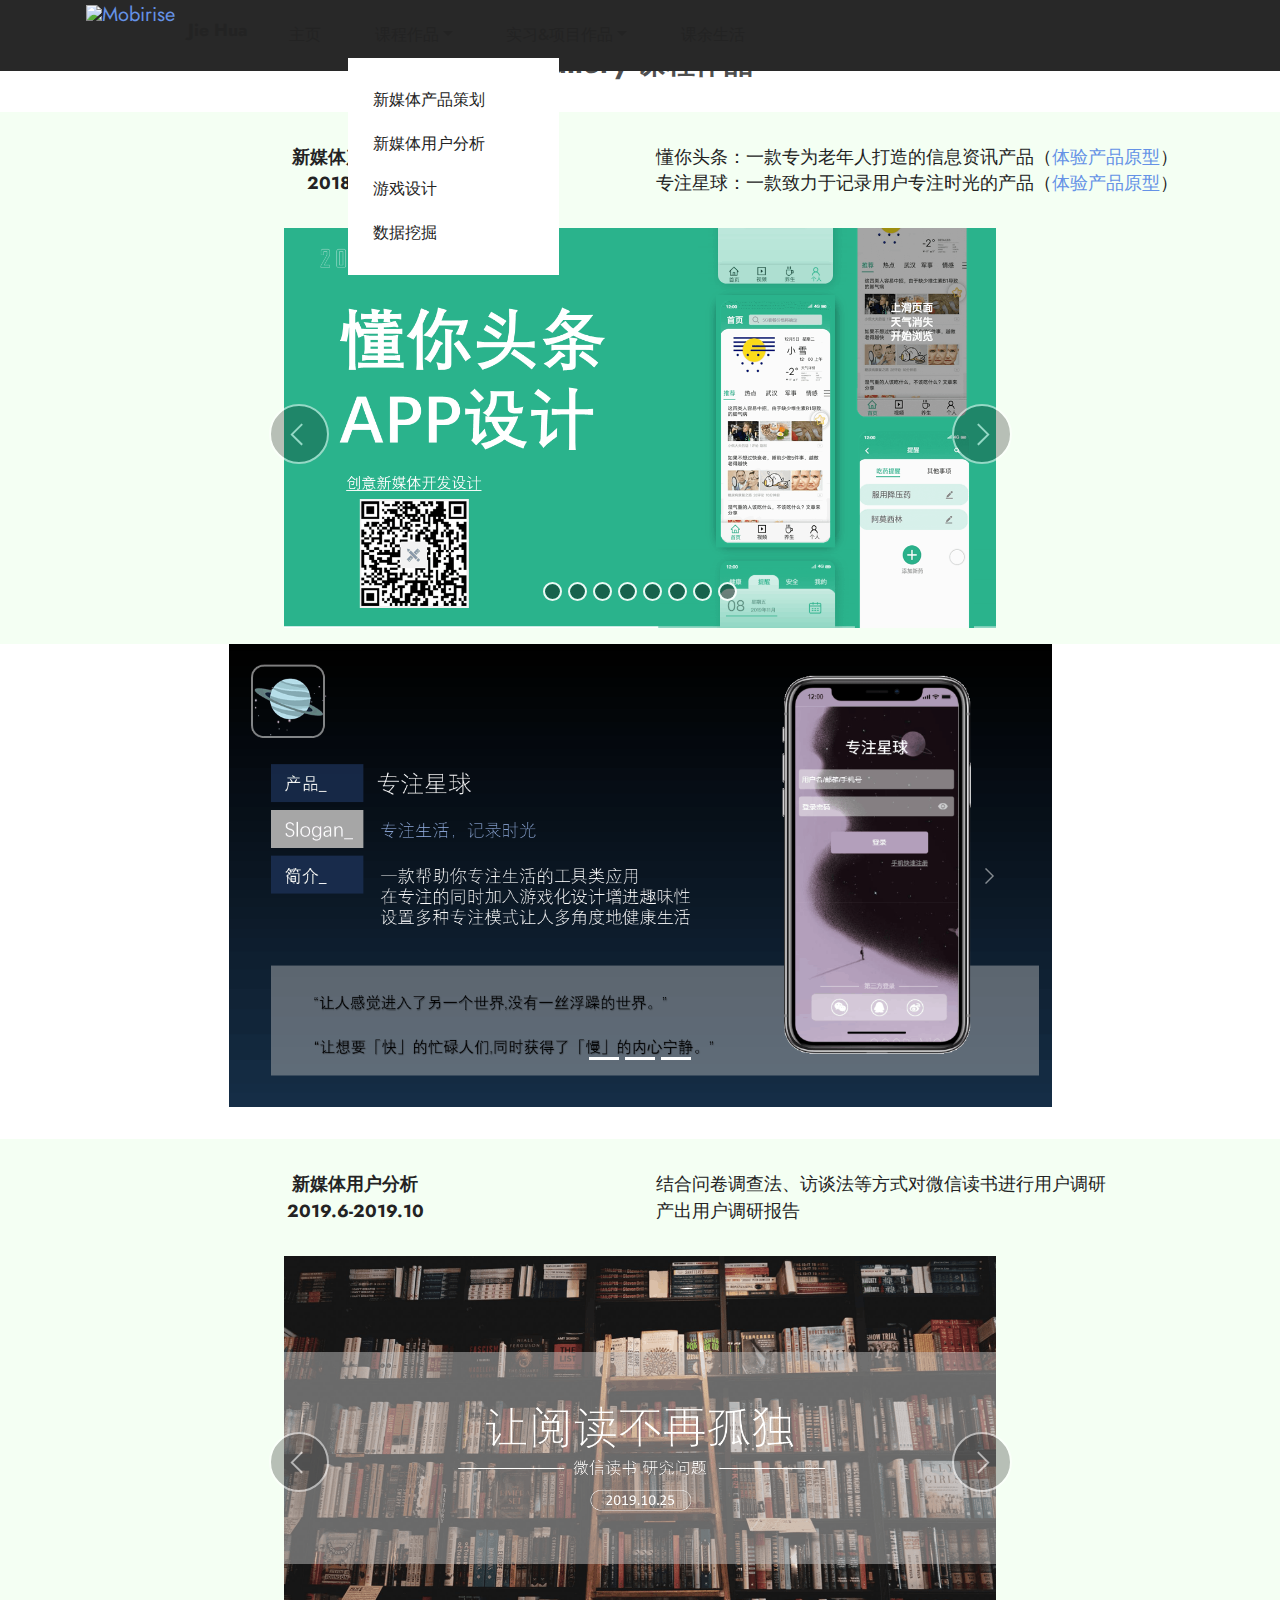
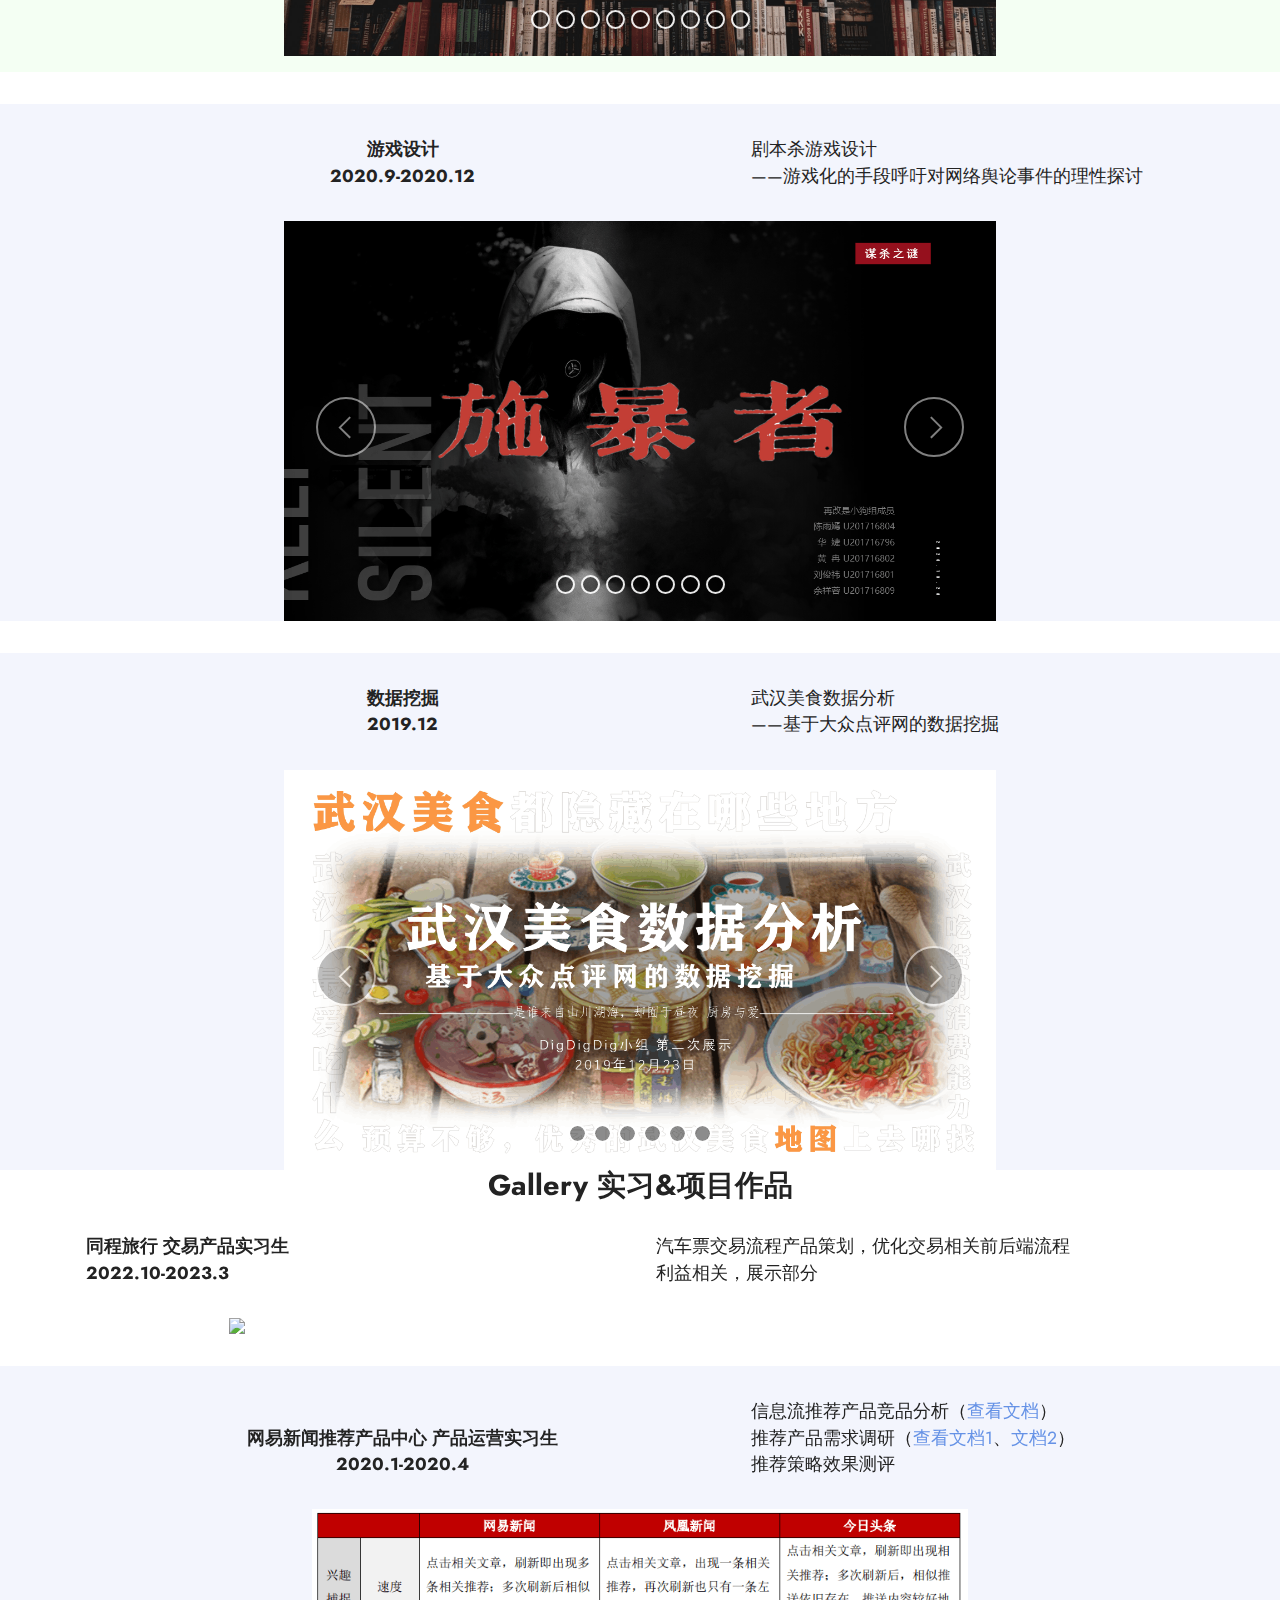
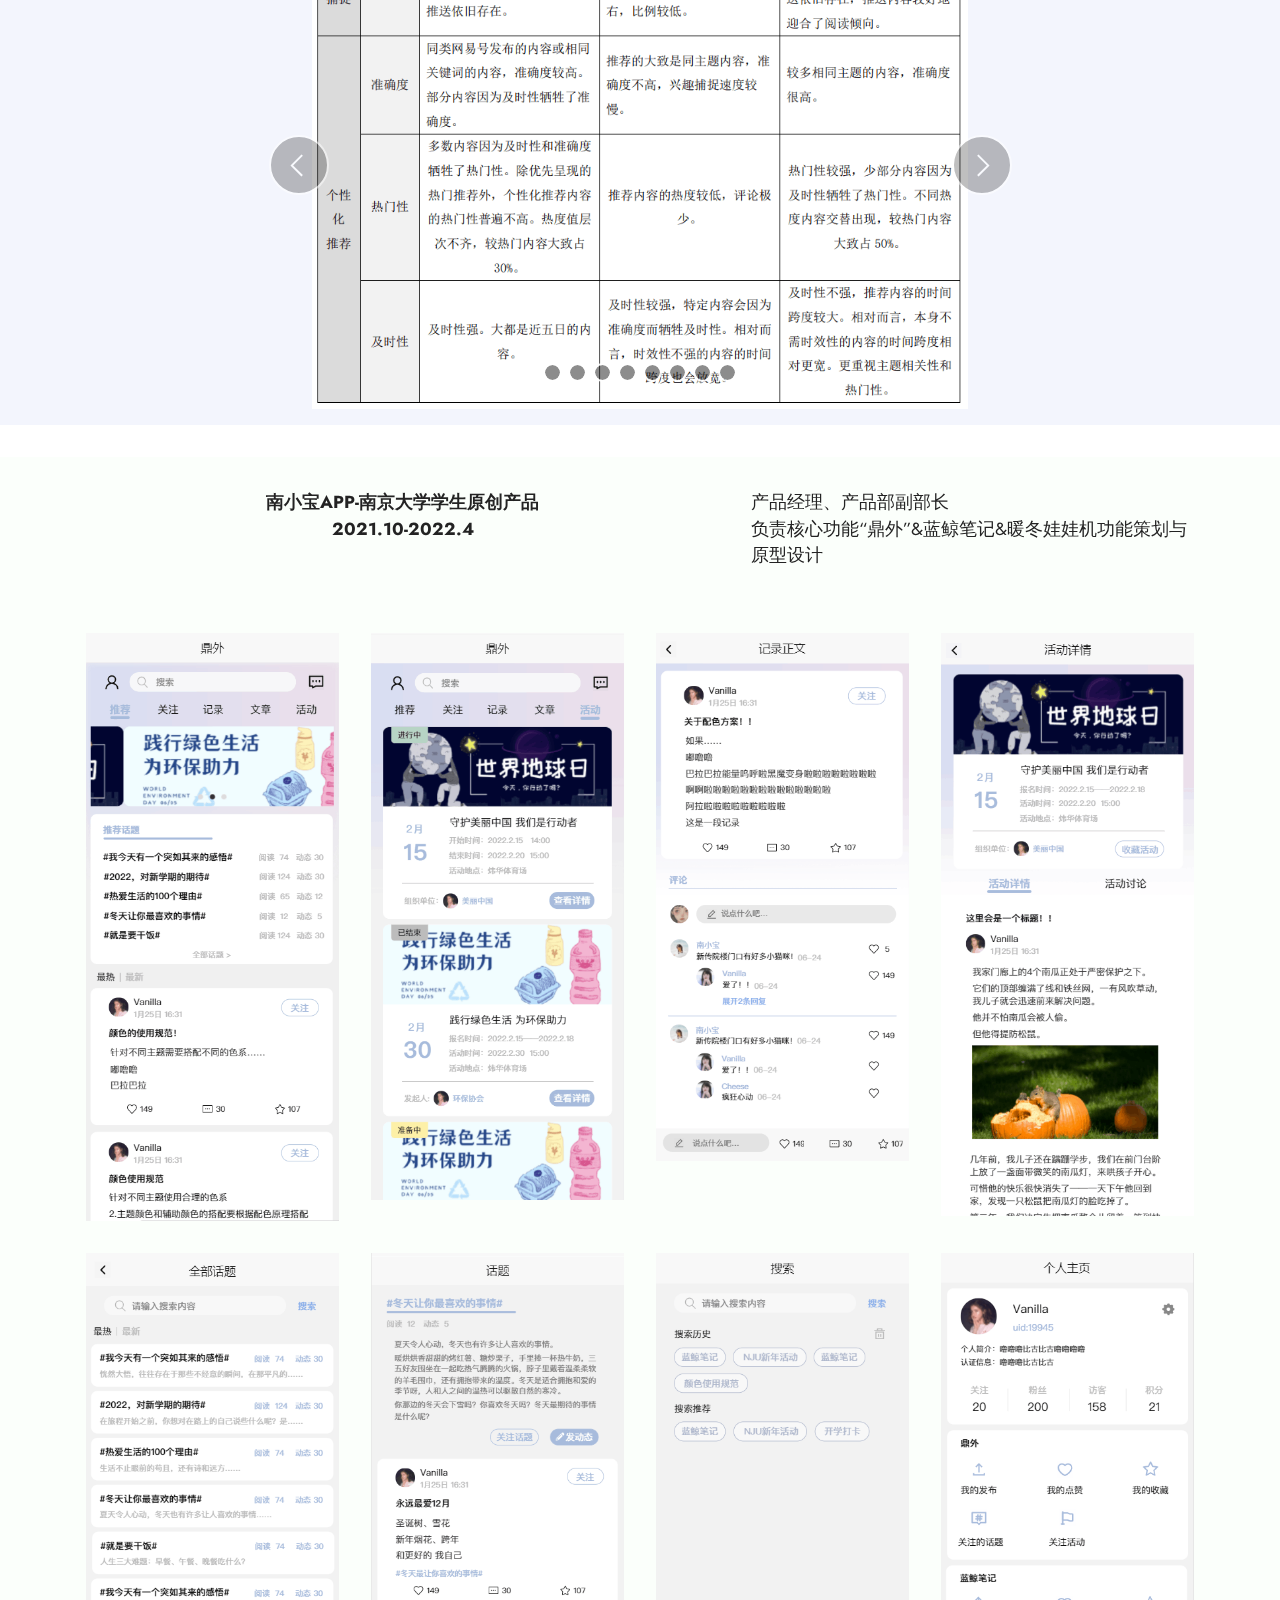
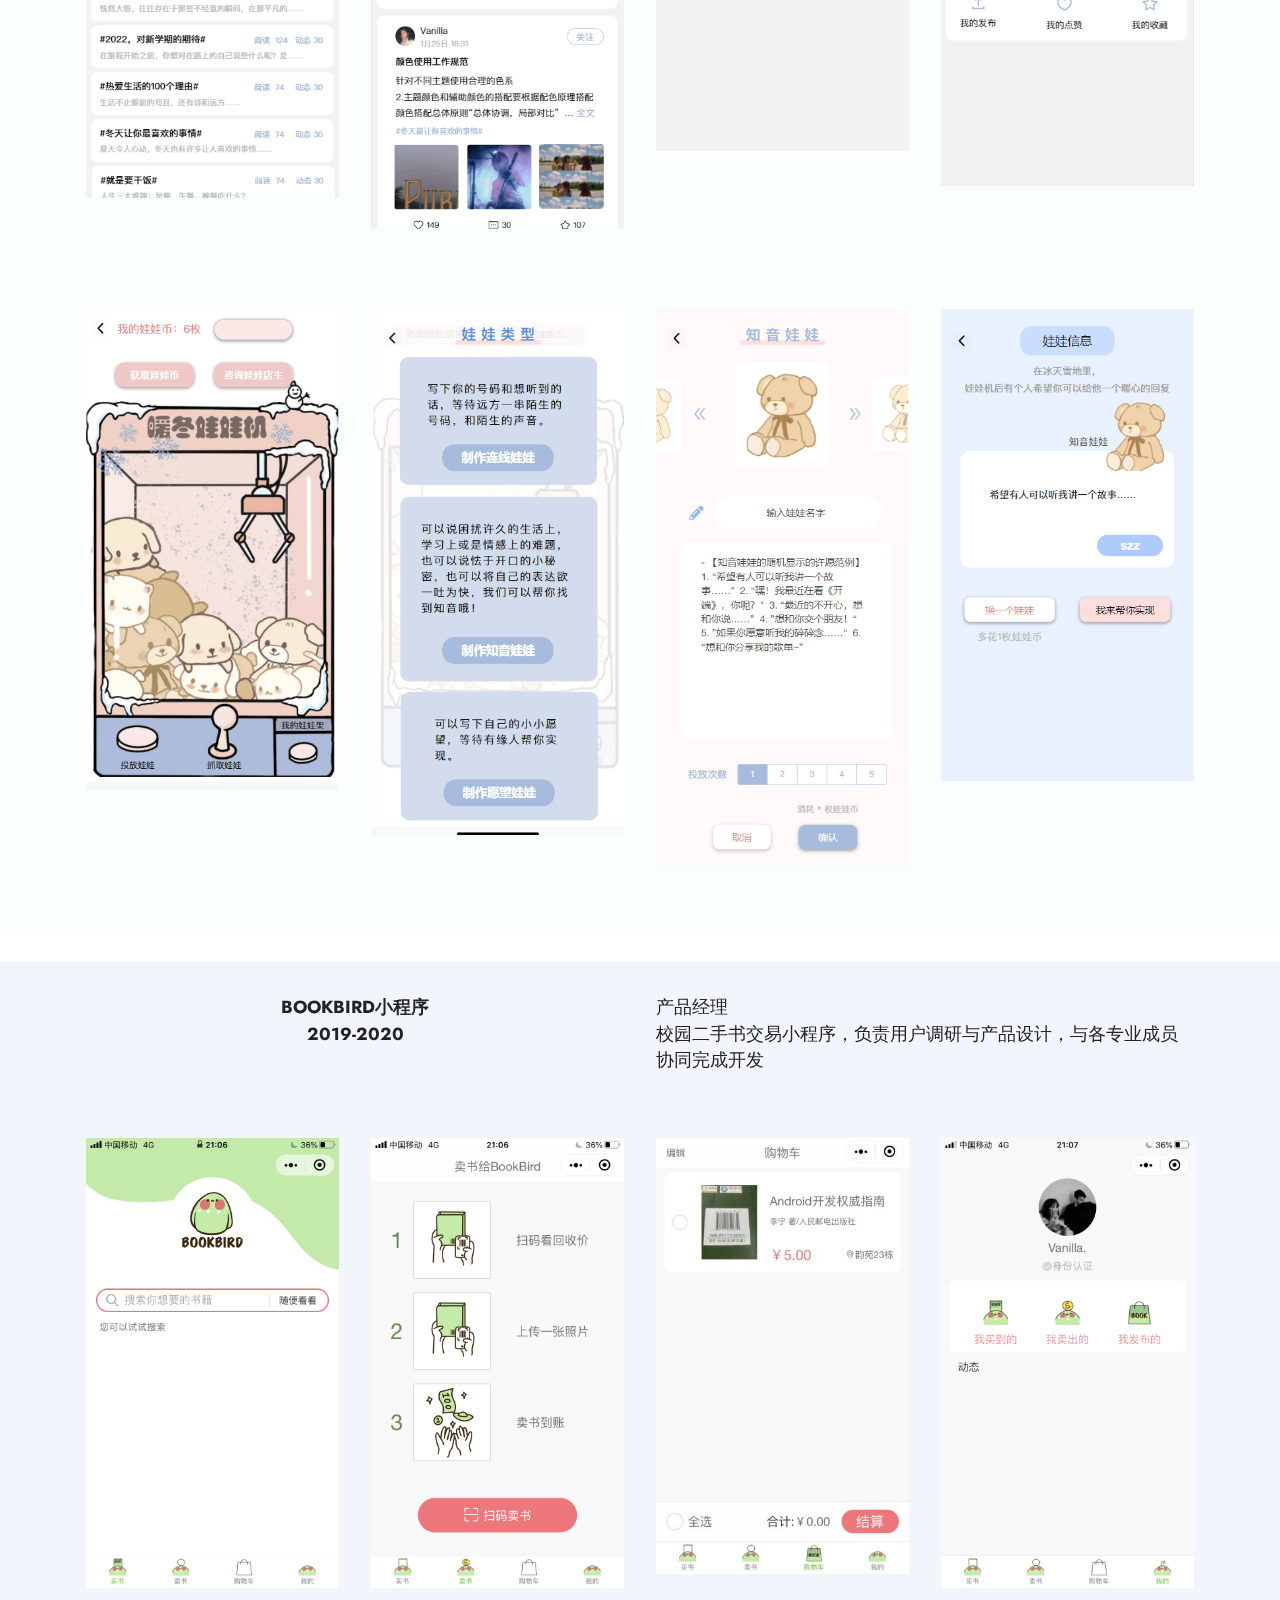
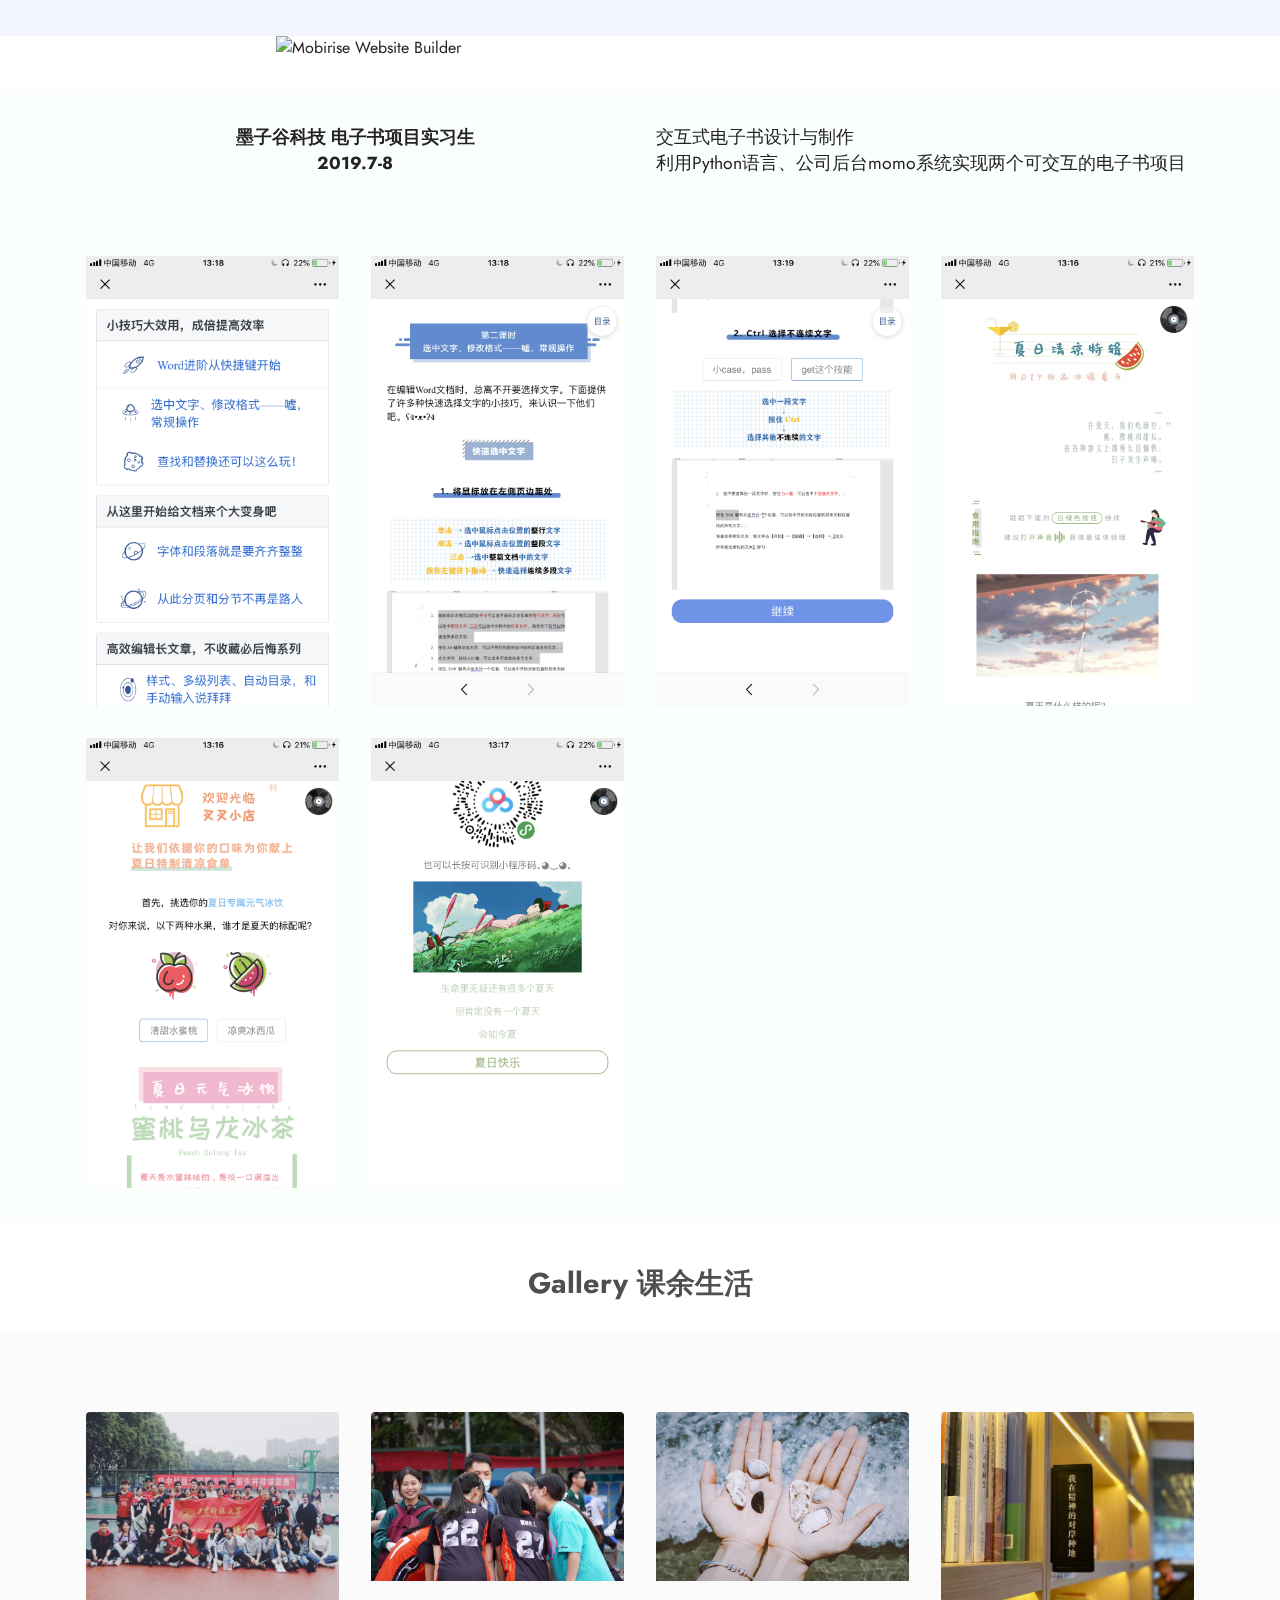
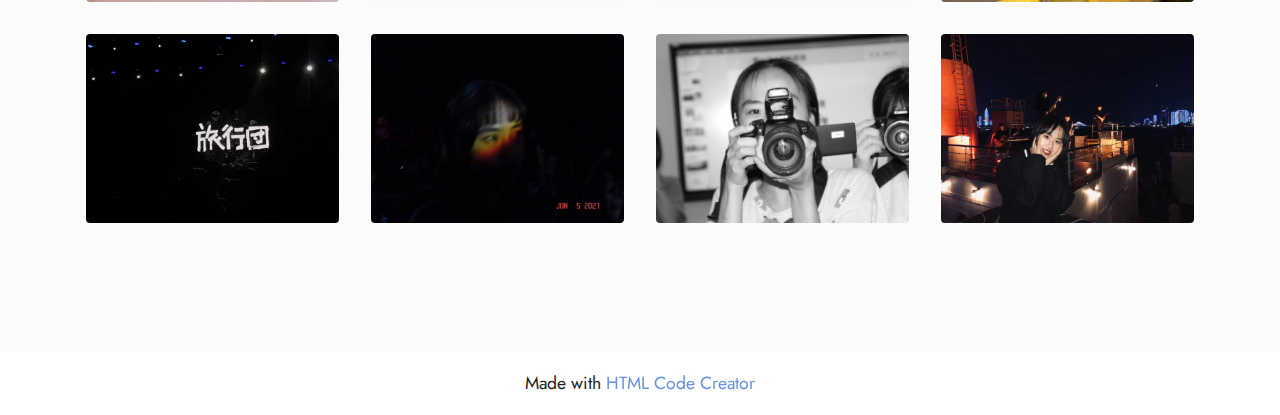
==== commit b0c66a65: "Add files via upload" ====
--- a/page1.html
+++ b/page1.html
@@ -1,45 +1,46 @@
 <!DOCTYPE html>
 <html  >
 <head>
-  <!-- Site made with Mobirise Website Builder v5.3.0, https://mobirise.com -->
+  <!-- Site made with Mobirise Website Builder v5.8.4, https://mobirise.com -->
   <meta charset="UTF-8">
   <meta http-equiv="X-UA-Compatible" content="IE=edge">
-  <meta name="generator" content="Mobirise v5.3.0, mobirise.com">
+  <meta name="generator" content="Mobirise v5.8.4, mobirise.com">
   <meta name="viewport" content="width=device-width, initial-scale=1, minimum-scale=1">
-  <link rel="shortcut icon" href="assets/images/-20210223162108-121x121.png" type="image/x-icon">
+  <link rel="shortcut icon" href="assets/images/wechatimg106986-816x816.jpg" type="image/x-icon">
   <meta name="description" content="">
   
   
   <title>个人作品集</title>
   <link rel="stylesheet" href="assets/web/assets/mobirise-icons2/mobirise2.css">
-  <link rel="stylesheet" href="assets/tether/tether.min.css">
   <link rel="stylesheet" href="assets/bootstrap/css/bootstrap.min.css">
   <link rel="stylesheet" href="assets/bootstrap/css/bootstrap-grid.min.css">
   <link rel="stylesheet" href="assets/bootstrap/css/bootstrap-reboot.min.css">
   <link rel="stylesheet" href="assets/dropdown/css/style.css">
   <link rel="stylesheet" href="assets/socicon/css/styles.css">
   <link rel="stylesheet" href="assets/theme/css/style.css">
+  <link rel="preload" href="https://fonts.googleapis.com/css?family=Jost:100,200,300,400,500,600,700,800,900,100i,200i,300i,400i,500i,600i,700i,800i,900i&display=swap" as="style" onload="this.onload=null;this.rel='stylesheet'">
+  <noscript><link rel="stylesheet" href="https://fonts.googleapis.com/css?family=Jost:100,200,300,400,500,600,700,800,900,100i,200i,300i,400i,500i,600i,700i,800i,900i&display=swap"></noscript>
   <link rel="preload" as="style" href="assets/mobirise/css/mbr-additional.css"><link rel="stylesheet" href="assets/mobirise/css/mbr-additional.css" type="text/css">
-  
+
   
   
   
 </head>
 <body>
   
-  <section class="menu cid-t8gG51jsmX" once="menu" id="menu1-3y">
+  <section data-bs-version="5.1" class="menu cid-tyWqaPucDM" once="menu" id="menu1-4w">
     
     <nav class="navbar navbar-dropdown navbar-fixed-top navbar-expand-lg">
         <div class="container">
             <div class="navbar-brand">
                 <span class="navbar-logo">
                     <a href="index.html#header7-k">
-                        <img src="assets/images/-20210223162108-121x121.png" alt="Mobirise" style="height: 3.8rem;">
+                        <img src="assets/images/wechatimg106986-816x816.jpg" alt="Mobirise" style="height: 3.8rem;">
                     </a>
                 </span>
                 <span class="navbar-caption-wrap"><a class="navbar-caption text-black text-primary display-7" href="index.html#header7-k">Jie Hua</a></span>
             </div>
-            <button class="navbar-toggler" type="button" data-toggle="collapse" data-target="#navbarSupportedContent" aria-controls="navbarNavAltMarkup" aria-expanded="false" aria-label="Toggle navigation">
+            <button class="navbar-toggler" type="button" data-toggle="collapse" data-bs-toggle="collapse" data-target="#navbarSupportedContent" data-bs-target="#navbarSupportedContent" aria-controls="navbarNavAltMarkup" aria-expanded="false" aria-label="Toggle navigation">
                 <div class="hamburger">
                     <span></span>
                     <span></span>
@@ -48,7 +49,7 @@
                 </div>
             </button>
             <div class="collapse navbar-collapse" id="navbarSupportedContent">
-                <ul class="navbar-nav nav-dropdown nav-right" data-app-modern-menu="true"><li class="nav-item"><a class="nav-link link text-black text-primary display-4" href="#" aria-expanded="false">主页</a></li><li class="nav-item dropdown"><a class="nav-link link text-black text-primary dropdown-toggle display-4" href="#" data-toggle="dropdown-submenu" aria-expanded="false">课程作品</a><div class="dropdown-menu"><a class="text-black text-primary dropdown-item display-4" href="page1.html#content10-z">数据挖掘</a><a class="text-black text-primary dropdown-item display-4" href="page1.html#content10-12">新媒体产品策划</a><a class="text-black text-primary dropdown-item display-4" href="page1.html#content10-3z">游戏设计</a><a class="text-black text-primary dropdown-item display-4" href="page1.html#content10-43">新媒体用户分析</a></div></li><li class="nav-item dropdown"><a class="nav-link link text-black text-primary dropdown-toggle display-4" href="#" data-toggle="dropdown-submenu" aria-expanded="false">实习&amp;项目作品</a><div class="dropdown-menu"><a class="text-black text-primary dropdown-item display-4" href="page1.html#content10-18">网易新闻</a><a class="text-black text-primary dropdown-item display-4" href="page1.html#content10-1q">南小宝APP</a><a class="text-black text-primary dropdown-item display-4" href="page1.html#content10-1i">BOOKBIRD小程序</a><a class="text-black text-primary dropdown-item display-4" href="page1.html#content10-1b">墨子谷电子书</a></div></li>
+                <ul class="navbar-nav nav-dropdown nav-right" data-app-modern-menu="true"><li class="nav-item"><a class="nav-link link text-black text-primary display-4" href="index.html" aria-expanded="false">主页</a></li><li class="nav-item dropdown"><a class="nav-link link text-black text-primary dropdown-toggle show display-4" href="index.html#content1-8" data-toggle="dropdown-submenu" data-bs-toggle="dropdown" data-bs-auto-close="outside" aria-expanded="false">课程作品</a><div class="dropdown-menu show" aria-labelledby="dropdown-538" data-bs-popper="none"><a class="text-black text-primary dropdown-item display-4" href="page1.html#content10-12">新媒体产品策划</a><a class="text-black text-primary dropdown-item display-4" href="page1.html#content10-43">新媒体用户分析</a><a class="text-black text-primary dropdown-item display-4" href="page1.html#content10-3z">游戏设计</a><a class="text-black text-primary dropdown-item display-4" href="page1.html#content10-z">数据挖掘</a></div></li><li class="nav-item dropdown"><a class="nav-link link text-black text-primary dropdown-toggle display-4" href="index.html#content1-1r" data-toggle="dropdown-submenu" data-bs-toggle="dropdown" data-bs-auto-close="outside" aria-expanded="false">实习&amp;项目作品</a><div class="dropdown-menu" aria-labelledby="dropdown-976"><a class="text-black text-primary dropdown-item display-4" href="page1.html#content10-48">同程旅行<br></a><a class="text-black text-primary dropdown-item display-4" href="page1.html#content10-18">网易新闻</a><a class="text-black text-primary dropdown-item display-4" href="page1.html#content10-1q">南小宝</a><a class="text-black text-primary dropdown-item display-4" href="page1.html#content10-1i">Bookbird</a><a class="text-black text-primary dropdown-item display-4" href="page1.html#content10-1b">墨子谷<br></a></div></li>
                     <li class="nav-item"><a class="nav-link link text-black text-primary display-4" href="page1.html#content4-39">课余生活</a></li></ul>
                 
                 
@@ -58,248 +59,157 @@
 
 </section>
 
-<section class="content4 cid-spQkcFQnWv" id="content4-y">
+<section data-bs-version="5.1" class="content4 cid-spQkcFQnWv" id="content4-y">
     
     
     <div class="container">
         <div class="row justify-content-center">
             <div class="title col-md-12 col-lg-9">
-                <h3 class="mbr-section-title mbr-fonts-style align-center mb-4 display-2"><strong>Gallery 个人作品集</strong></h3>
-                
-                
-            </div>
-        </div>
-    </div>
-</section>
-
-<section class="content10 cid-spQmbWEgYc" id="content10-z">
+                <h3 class="mbr-section-title mbr-fonts-style align-center mb-4 display-2"><strong>Gallery 课程作品</strong></h3>
+                
+                
+            </div>
+        </div>
+    </div>
+</section>
+
+<section data-bs-version="5.1" class="content10 cid-spQqzWH6Qv" id="content10-12">
     
     <div class="container">
         <div class="row justify-content-center">
             <div class="col-12 col-md">
                 
-                <h6 class="mbr-section-subtitle mbr-fonts-style mb-4 display-7"><strong>数据挖掘<br>2019.12</strong></h6>
-            </div>
-            <div class="col-md-12 col-lg-5">
-                <p class="mbr-text mbr-fonts-style display-7">武汉美食数据分析<br>——基于大众点评网的数据挖掘</p>
-            </div>
-        </div>
-    </div>
-</section>
-
-<section class="slider2 cid-spQj0re97b" id="slider2-w">
-    
-
-    
-    <div class="container">
-        <div class="row justify-content-center">
-            <div class="col-12 col-md-8">
-                <div class="carousel slide" id="t8roF1qjfZ" data-ride="carousel" data-interval="3000">
+                <h6 class="mbr-section-subtitle mbr-fonts-style mb-4 display-7"><strong>新媒体产品策划<br>2018-2020</strong></h6>
+            </div>
+            <div class="col-md-12 col-lg-6">
+                <p class="mbr-text mbr-fonts-style display-7">懂你头条：一款专为老年人打造的信息资讯产品（<a href="https://modao.cc/app/29vdcvg2eojk2cn0vmw8sli2kdcod" class="text-primary" target="_blank">体验产品原型</a>）<br>专注星球：一款致力于记录用户专注时光的产品（<a href="https://org.modao.cc/app/78b71b56fb6b0e452fa8dd1d46d9d0b3#screen=s7D174852E91554800582087" class="text-primary" target="_blank">体验产品原型</a>）</p>
+            </div>
+        </div>
+    </div>
+</section>
+
+<section data-bs-version="5.1" class="slider2 cid-spQqzeLc0m" id="slider2-11">
+    
+
+    
+    <div class="container">
+        <div class="row justify-content-center">
+            <div class="col-12 col-md-9">
+                <div class="carousel slide" id="tyWxWgUEiK" data-ride="carousel" data-bs-ride="carousel" data-interval="3000" data-bs-interval="3000">
                     
                     <ol class="carousel-indicators">
-                        <li data-slide-to="0" class="active" data-target="#t8roF1qjfZ"></li><li data-slide-to="1" class="active" data-target="#t8roF1qjfZ"></li><li data-slide-to="2" class="active" data-target="#t8roF1qjfZ"></li><li data-slide-to="3" class="active" data-target="#t8roF1qjfZ"></li><li data-slide-to="4" class="active" data-target="#t8roF1qjfZ"></li><li data-slide-to="5" class="active" data-target="#t8roF1qjfZ"></li>
-                        
-                        
-                    </ol>
-                    <div class="carousel-inner">
-                        
-                        
-                        <div class="carousel-item slider-image item active">
-                            <div class="item-wrapper">
-                                <img class="d-block w-100" src="assets/images/3-1280x720.png" data-slide-to="6">
-                                
-                            </div>
-                        </div><div class="carousel-item slider-image item">
-                            <div class="item-wrapper">
-                                <img class="d-block w-100" src="assets/images/15-1280x720.jpg" data-slide-to="1">
-                                
-                            </div>
-                        </div><div class="carousel-item slider-image item">
-                            <div class="item-wrapper">
-                                <img class="d-block w-100" src="assets/images/12-1280x720.jpg" data-slide-to="2">
-                                
-                            </div>
-                        </div><div class="carousel-item slider-image item">
-                            <div class="item-wrapper">
-                                <img class="d-block w-100" src="assets/images/16-1280x720.jpg" data-slide-to="3">
-                                
-                            </div>
-                        </div><div class="carousel-item slider-image item">
-                            <div class="item-wrapper">
-                                <img class="d-block w-100" src="assets/images/32-1280x720.jpg" data-slide-to="4">
-                                
-                            </div>
-                        </div><div class="carousel-item slider-image item">
-                            <div class="item-wrapper">
-                                <img class="d-block w-100" src="assets/images/31-1280x720.png" data-slide-to="5">
-                                
-                            </div>
-                        </div>
-                    </div>
-                    <a class="carousel-control carousel-control-prev" role="button" data-slide="prev" href="#t8roF1qjfZ">
-                        <span class="mobi-mbri mobi-mbri-arrow-prev" aria-hidden="true"></span>
-                        <span class="sr-only">Previous</span>
-                    </a>
-                    <a class="carousel-control carousel-control-next" role="button" data-slide="next" href="#t8roF1qjfZ">
-                        <span class="mobi-mbri mobi-mbri-arrow-next" aria-hidden="true"></span>
-                        <span class="sr-only">Next</span>
-                    </a>
-                </div>
-            </div>
-        </div>
-    </div>
-</section>
-
-<section class="content1 cid-t8guTCYJjA" id="content1-2g">
-    
-    <div class="container">
-        <div class="row justify-content-center">
-            <div class="title col-12 col-md-9">
-                <h3 class="mbr-section-title mbr-fonts-style align-center mb-4 display-4"></h3>
-                
-                
-            </div>
-        </div>
-    </div>
-</section>
-
-<section class="content10 cid-spQqzWH6Qv" id="content10-12">
-    
-    <div class="container">
-        <div class="row justify-content-center">
-            <div class="col-12 col-md">
-                
-                <h6 class="mbr-section-subtitle mbr-fonts-style mb-4 display-7"><strong>新媒体产品策划<br>2018-2020</strong></h6>
-            </div>
-            <div class="col-md-12 col-lg-6">
-                <p class="mbr-text mbr-fonts-style display-7">懂你头条：一款为老年人打造的信息资讯产品<br>专注星球：一款致力于记录用户专注时光的产品</p>
-            </div>
-        </div>
-    </div>
-</section>
-
-<section class="slider2 cid-spQqzeLc0m" id="slider2-11">
-    
-
-    
-    <div class="container">
-        <div class="row justify-content-center">
-            <div class="col-12 col-md-9">
-                <div class="carousel slide" id="t8roF3x5AM" data-ride="carousel" data-interval="3000">
-                    
-                    <ol class="carousel-indicators">
-                        <li data-slide-to="0" class="active" data-target="#t8roF3x5AM"></li><li data-slide-to="1" class="active" data-target="#t8roF3x5AM"></li><li data-slide-to="2" class="active" data-target="#t8roF3x5AM"></li><li data-slide-to="3" class="active" data-target="#t8roF3x5AM"></li><li data-slide-to="4" class="active" data-target="#t8roF3x5AM"></li><li data-slide-to="5" class="active" data-target="#t8roF3x5AM"></li><li data-slide-to="6" class="active" data-target="#t8roF3x5AM"></li><li data-slide-to="7" class="active" data-target="#t8roF3x5AM"></li>
+                        <li data-slide-to="0" data-bs-slide-to="0" class="active" data-target="#tyWxWgUEiK" data-bs-target="#tyWxWgUEiK"></li><li data-slide-to="1" data-bs-slide-to="1" class="active" data-target="#tyWxWgUEiK" data-bs-target="#tyWxWgUEiK"></li><li data-slide-to="2" data-bs-slide-to="2" class="active" data-target="#tyWxWgUEiK" data-bs-target="#tyWxWgUEiK"></li><li data-slide-to="3" data-bs-slide-to="3" class="active" data-target="#tyWxWgUEiK" data-bs-target="#tyWxWgUEiK"></li><li data-slide-to="4" data-bs-slide-to="4" class="active" data-target="#tyWxWgUEiK" data-bs-target="#tyWxWgUEiK"></li><li data-slide-to="5" data-bs-slide-to="5" class="active" data-target="#tyWxWgUEiK" data-bs-target="#tyWxWgUEiK"></li><li data-slide-to="6" data-bs-slide-to="6" class="active" data-target="#tyWxWgUEiK" data-bs-target="#tyWxWgUEiK"></li><li data-slide-to="7" data-bs-slide-to="7" class="active" data-target="#tyWxWgUEiK" data-bs-target="#tyWxWgUEiK"></li>
                         
                         
                     </ol>
                     <div class="carousel-inner">
                         <div class="carousel-item slider-image item active">
                             <div class="item-wrapper">
-                                <img class="d-block w-100" src="assets/images/-1280x720.png" data-slide-to="0">
-                                
-                            </div>
-                        </div><div class="carousel-item slider-image item">
-                            <div class="item-wrapper">
-                                <img class="d-block w-100" src="assets/images/24-1280x720.png" data-slide-to="1">
-                                
-                            </div>
-                        </div><div class="carousel-item slider-image item">
-                            <div class="item-wrapper">
-                                <img class="d-block w-100" src="assets/images/28-1280x720.png" data-slide-to="2">
-                                
-                            </div>
-                        </div><div class="carousel-item slider-image item">
-                            <div class="item-wrapper">
-                                <img class="d-block w-100" src="assets/images/32-1280x720.png" data-slide-to="3">
-                                
-                            </div>
-                        </div><div class="carousel-item slider-image item">
-                            <div class="item-wrapper">
-                                <img class="d-block w-100" src="assets/images/40-1280x720.png" data-slide-to="4">
-                                
-                            </div>
-                        </div><div class="carousel-item slider-image item">
-                            <div class="item-wrapper">
-                                <img class="d-block w-100" src="assets/images/45-1280x720.png" data-slide-to="5">
-                                
-                            </div>
-                        </div><div class="carousel-item slider-image item">
-                            <div class="item-wrapper">
-                                <img class="d-block w-100" src="assets/images/65-1280x720.png" data-slide-to="6">
-                                
-                            </div>
-                        </div><div class="carousel-item slider-image item">
-                            <div class="item-wrapper">
-                                <img class="d-block w-100" src="assets/images/71-1280x720.png" data-slide-to="7">
+                                <img class="d-block w-100" src="assets/images/-1280x720.png" data-slide-to="0" data-bs-slide-to="0">
+                                
+                            </div>
+                        </div><div class="carousel-item slider-image item">
+                            <div class="item-wrapper">
+                                <img class="d-block w-100" src="assets/images/24-1280x720.png" data-slide-to="1" data-bs-slide-to="1">
+                                
+                            </div>
+                        </div><div class="carousel-item slider-image item">
+                            <div class="item-wrapper">
+                                <img class="d-block w-100" src="assets/images/28-1280x720.png" data-slide-to="2" data-bs-slide-to="2">
+                                
+                            </div>
+                        </div><div class="carousel-item slider-image item">
+                            <div class="item-wrapper">
+                                <img class="d-block w-100" src="assets/images/32-1280x720.png" data-slide-to="3" data-bs-slide-to="3">
+                                
+                            </div>
+                        </div><div class="carousel-item slider-image item">
+                            <div class="item-wrapper">
+                                <img class="d-block w-100" src="assets/images/40-1280x720.png" data-slide-to="4" data-bs-slide-to="4">
+                                
+                            </div>
+                        </div><div class="carousel-item slider-image item">
+                            <div class="item-wrapper">
+                                <img class="d-block w-100" src="assets/images/45-1280x720.png" data-slide-to="5" data-bs-slide-to="5">
+                                
+                            </div>
+                        </div><div class="carousel-item slider-image item">
+                            <div class="item-wrapper">
+                                <img class="d-block w-100" src="assets/images/65-1280x720.png" data-slide-to="6" data-bs-slide-to="6">
+                                
+                            </div>
+                        </div><div class="carousel-item slider-image item">
+                            <div class="item-wrapper">
+                                <img class="d-block w-100" src="assets/images/71-1280x720.png" data-slide-to="7" data-bs-slide-to="7">
                                 
                             </div>
                         </div>
                         
                         
                     </div>
-                    <a class="carousel-control carousel-control-prev" role="button" data-slide="prev" href="#t8roF3x5AM">
+                    <a class="carousel-control carousel-control-prev" role="button" data-slide="prev" data-bs-slide="prev" href="#tyWxWgUEiK">
                         <span class="mobi-mbri mobi-mbri-arrow-prev" aria-hidden="true"></span>
-                        <span class="sr-only">Previous</span>
-                    </a>
-                    <a class="carousel-control carousel-control-next" role="button" data-slide="next" href="#t8roF3x5AM">
+                        <span class="sr-only visually-hidden">Previous</span>
+                    </a>
+                    <a class="carousel-control carousel-control-next" role="button" data-slide="next" data-bs-slide="next" href="#tyWxWgUEiK">
                         <span class="mobi-mbri mobi-mbri-arrow-next" aria-hidden="true"></span>
-                        <span class="sr-only">Next</span>
-                    </a>
-                </div>
-            </div>
-        </div>
-    </div>
-</section>
-
-<section class="slider2 cid-t8jQ4Yd6eR" id="slider2-45">
+                        <span class="sr-only visually-hidden">Next</span>
+                    </a>
+                </div>
+            </div>
+        </div>
+    </div>
+</section>
+
+<section data-bs-version="5.1" class="slider2 cid-t8jQ4Yd6eR" id="slider2-45">
     
 
     
     <div class="container">
         <div class="row justify-content-center">
             <div class="col-12 col-md-9">
-                <div class="carousel slide" id="t8roF4zhA4" data-ride="carousel" data-interval="3000">
+                <div class="carousel slide" id="tyWxWh9vRu" data-ride="carousel" data-bs-ride="carousel" data-interval="3000" data-bs-interval="3000">
                     
                     <ol class="carousel-indicators">
-                        <li data-slide-to="0" class="active" data-target="#t8roF4zhA4"></li><li data-slide-to="1" class="active" data-target="#t8roF4zhA4"></li><li data-slide-to="2" class="active" data-target="#t8roF4zhA4"></li>
+                        <li data-slide-to="0" data-bs-slide-to="0" class="active" data-target="#tyWxWh9vRu" data-bs-target="#tyWxWh9vRu"></li><li data-slide-to="1" data-bs-slide-to="1" class="active" data-target="#tyWxWh9vRu" data-bs-target="#tyWxWh9vRu"></li><li data-slide-to="2" data-bs-slide-to="2" class="active" data-target="#tyWxWh9vRu" data-bs-target="#tyWxWh9vRu"></li>
                         
                         
                     </ol>
                     <div class="carousel-inner">
                         <div class="carousel-item slider-image item active">
                             <div class="item-wrapper">
-                                <img class="d-block w-100" src="assets/images/4-1280x720.png" data-slide-to="1">
-                                
-                            </div>
-                        </div><div class="carousel-item slider-image item">
-                            <div class="item-wrapper">
-                                <img class="d-block w-100" src="assets/images/8-1280x720.png" data-slide-to="3">
-                                
-                            </div>
-                        </div><div class="carousel-item slider-image item">
-                            <div class="item-wrapper">
-                                <img class="d-block w-100" src="assets/images/10-1280x720.png" data-slide-to="4">
+                                <img class="d-block w-100" src="assets/images/4-1280x720.png" data-slide-to="1" data-bs-slide-to="1">
+                                
+                            </div>
+                        </div><div class="carousel-item slider-image item">
+                            <div class="item-wrapper">
+                                <img class="d-block w-100" src="assets/images/8-1280x720.png" data-slide-to="3" data-bs-slide-to="3">
+                                
+                            </div>
+                        </div><div class="carousel-item slider-image item">
+                            <div class="item-wrapper">
+                                <img class="d-block w-100" src="assets/images/10-1280x720.png" data-slide-to="4" data-bs-slide-to="4">
                                 
                             </div>
                         </div>
                         
                         
                     </div>
-                    <a class="carousel-control carousel-control-prev" role="button" data-slide="prev" href="#t8roF4zhA4">
+                    <a class="carousel-control carousel-control-prev" role="button" data-slide="prev" data-bs-slide="prev" href="#tyWxWh9vRu">
                         <span class="mobi-mbri mobi-mbri-arrow-prev" aria-hidden="true"></span>
-                        <span class="sr-only">Previous</span>
-                    </a>
-                    <a class="carousel-control carousel-control-next" role="button" data-slide="next" href="#t8roF4zhA4">
+                        <span class="sr-only visually-hidden">Previous</span>
+                    </a>
+                    <a class="carousel-control carousel-control-next" role="button" data-slide="next" data-bs-slide="next" href="#tyWxWh9vRu">
                         <span class="mobi-mbri mobi-mbri-arrow-next" aria-hidden="true"></span>
-                        <span class="sr-only">Next</span>
-                    </a>
-                </div>
-            </div>
-        </div>
-    </div>
-</section>
-
-<section class="content1 cid-t8guUfoVAv" id="content1-2h">
+                        <span class="sr-only visually-hidden">Next</span>
+                    </a>
+                </div>
+            </div>
+        </div>
+    </div>
+</section>
+
+<section data-bs-version="5.1" class="content1 cid-tyA0QpHdW0" id="content1-47">
     
     <div class="container">
         <div class="row justify-content-center">
@@ -312,90 +222,100 @@
     </div>
 </section>
 
-<section class="content10 cid-t8gJjUwg3o" id="content10-3z">
+<section data-bs-version="5.1" class="content10 cid-t8gMdy7X7A" id="content10-43">
     
     <div class="container">
         <div class="row justify-content-center">
             <div class="col-12 col-md">
                 
-                <h6 class="mbr-section-subtitle mbr-fonts-style mb-4 display-7"><strong>游戏设计<br>2020.9-2020.12</strong></h6>
-            </div>
-            <div class="col-md-12 col-lg-5">
-                <p class="mbr-text mbr-fonts-style display-7">剧本杀游戏设计<br>——游戏化的手段呼吁对网络舆论事件的理性探讨</p>
-            </div>
-        </div>
-    </div>
-</section>
-
-<section class="slider2 cid-t8gJmEoRCp" id="slider2-40">
-    
-
-    
-    <div class="container">
-        <div class="row justify-content-center">
-            <div class="col-12 col-md-8">
-                <div class="carousel slide" id="t8roF6rTNg" data-ride="carousel" data-interval="3000">
+                <h6 class="mbr-section-subtitle mbr-fonts-style mb-4 display-7"><strong>新媒体用户分析<br>2019.6-2019.10</strong></h6>
+            </div>
+            <div class="col-md-12 col-lg-6">
+                <p class="mbr-text mbr-fonts-style display-7">结合问卷调查法、访谈法等方式对微信读书进行用户调研<br>产出用户调研报告</p>
+            </div>
+        </div>
+    </div>
+</section>
+
+<section data-bs-version="5.1" class="slider2 cid-t8gMeyasoM" id="slider2-44">
+    
+
+    
+    <div class="container">
+        <div class="row justify-content-center">
+            <div class="col-12 col-md-9">
+                <div class="carousel slide" id="tyWxWhvu2z" data-ride="carousel" data-bs-ride="carousel" data-interval="3000" data-bs-interval="3000">
                     
                     <ol class="carousel-indicators">
-                        <li data-slide-to="0" class="active" data-target="#t8roF6rTNg"></li><li data-slide-to="1" class="active" data-target="#t8roF6rTNg"></li><li data-slide-to="2" class="active" data-target="#t8roF6rTNg"></li><li data-slide-to="3" class="active" data-target="#t8roF6rTNg"></li><li data-slide-to="4" class="active" data-target="#t8roF6rTNg"></li><li data-slide-to="5" class="active" data-target="#t8roF6rTNg"></li><li data-slide-to="6" class="active" data-target="#t8roF6rTNg"></li>
+                        <li data-slide-to="0" data-bs-slide-to="0" class="active" data-target="#tyWxWhvu2z" data-bs-target="#tyWxWhvu2z"></li><li data-slide-to="1" data-bs-slide-to="1" class="active" data-target="#tyWxWhvu2z" data-bs-target="#tyWxWhvu2z"></li><li data-slide-to="2" data-bs-slide-to="2" class="active" data-target="#tyWxWhvu2z" data-bs-target="#tyWxWhvu2z"></li><li data-slide-to="3" data-bs-slide-to="3" class="active" data-target="#tyWxWhvu2z" data-bs-target="#tyWxWhvu2z"></li><li data-slide-to="4" data-bs-slide-to="4" class="active" data-target="#tyWxWhvu2z" data-bs-target="#tyWxWhvu2z"></li><li data-slide-to="5" data-bs-slide-to="5" class="active" data-target="#tyWxWhvu2z" data-bs-target="#tyWxWhvu2z"></li><li data-slide-to="6" data-bs-slide-to="6" class="active" data-target="#tyWxWhvu2z" data-bs-target="#tyWxWhvu2z"></li><li data-slide-to="7" data-bs-slide-to="7" class="active" data-target="#tyWxWhvu2z" data-bs-target="#tyWxWhvu2z"></li><li data-slide-to="8" data-bs-slide-to="8" class="active" data-target="#tyWxWhvu2z" data-bs-target="#tyWxWhvu2z"></li>
                         
                         
                     </ol>
                     <div class="carousel-inner">
                         <div class="carousel-item slider-image item active">
                             <div class="item-wrapper">
-                                <img class="d-block w-100" src="assets/images/yx1-1280x720.png" data-slide-to="0">
-                                
-                            </div>
-                        </div><div class="carousel-item slider-image item">
-                            <div class="item-wrapper">
-                                <img class="d-block w-100" src="assets/images/yx7-1280x720.png" data-slide-to="1">
-                                
-                            </div>
-                        </div><div class="carousel-item slider-image item">
-                            <div class="item-wrapper">
-                                <img class="d-block w-100" src="assets/images/yx6-1280x720.png" data-slide-to="2">
-                                
-                            </div>
-                        </div><div class="carousel-item slider-image item">
-                            <div class="item-wrapper">
-                                <img class="d-block w-100" src="assets/images/6-1280x720.png" data-slide-to="3">
-                                
-                            </div>
-                        </div><div class="carousel-item slider-image item">
-                            <div class="item-wrapper">
-                                <img class="d-block w-100" src="assets/images/yx3-1280x720.png" data-slide-to="4">
-                                
-                            </div>
-                        </div><div class="carousel-item slider-image item">
-                            <div class="item-wrapper">
-                                <img class="d-block w-100" src="assets/images/yx4-1280x720.png" data-slide-to="5">
-                                
-                            </div>
-                        </div><div class="carousel-item slider-image item">
-                            <div class="item-wrapper">
-                                <img class="d-block w-100" src="assets/images/yx5-1280x720.png" data-slide-to="6">
+                                <img class="d-block w-100" src="assets/images/1-1280x720.png" data-slide-to="9" data-bs-slide-to="9">
+                                
+                            </div>
+                        </div><div class="carousel-item slider-image item">
+                            <div class="item-wrapper">
+                                <img class="d-block w-100" src="assets/images/5-1280x720.png" data-slide-to="0" data-bs-slide-to="0">
+                                
+                            </div>
+                        </div><div class="carousel-item slider-image item">
+                            <div class="item-wrapper">
+                                <img class="d-block w-100" src="assets/images/12-1280x720.png" data-slide-to="1" data-bs-slide-to="1">
+                                
+                            </div>
+                        </div><div class="carousel-item slider-image item">
+                            <div class="item-wrapper">
+                                <img class="d-block w-100" src="assets/images/13-1280x720.png" data-slide-to="2" data-bs-slide-to="2">
+                                
+                            </div>
+                        </div><div class="carousel-item slider-image item">
+                            <div class="item-wrapper">
+                                <img class="d-block w-100" src="assets/images/14-1280x720.png" data-slide-to="3" data-bs-slide-to="3">
+                                
+                            </div>
+                        </div><div class="carousel-item slider-image item">
+                            <div class="item-wrapper">
+                                <img class="d-block w-100" src="assets/images/15-1280x720.png" data-slide-to="4" data-bs-slide-to="4">
+                                
+                            </div>
+                        </div><div class="carousel-item slider-image item">
+                            <div class="item-wrapper">
+                                <img class="d-block w-100" src="assets/images/18-1280x720.png" data-slide-to="6" data-bs-slide-to="6">
+                                
+                            </div>
+                        </div><div class="carousel-item slider-image item">
+                            <div class="item-wrapper">
+                                <img class="d-block w-100" src="assets/images/22-1280x720.png" data-slide-to="7" data-bs-slide-to="7">
+                                
+                            </div>
+                        </div><div class="carousel-item slider-image item">
+                            <div class="item-wrapper">
+                                <img class="d-block w-100" src="assets/images/27-1280x720.png" data-slide-to="8" data-bs-slide-to="8">
                                 
                             </div>
                         </div>
                         
                         
                     </div>
-                    <a class="carousel-control carousel-control-prev" role="button" data-slide="prev" href="#t8roF6rTNg">
+                    <a class="carousel-control carousel-control-prev" role="button" data-slide="prev" data-bs-slide="prev" href="#tyWxWhvu2z">
                         <span class="mobi-mbri mobi-mbri-arrow-prev" aria-hidden="true"></span>
-                        <span class="sr-only">Previous</span>
-                    </a>
-                    <a class="carousel-control carousel-control-next" role="button" data-slide="next" href="#t8roF6rTNg">
+                        <span class="sr-only visually-hidden">Previous</span>
+                    </a>
+                    <a class="carousel-control carousel-control-next" role="button" data-slide="next" data-bs-slide="next" href="#tyWxWhvu2z">
                         <span class="mobi-mbri mobi-mbri-arrow-next" aria-hidden="true"></span>
-                        <span class="sr-only">Next</span>
-                    </a>
-                </div>
-            </div>
-        </div>
-    </div>
-</section>
-
-<section class="content1 cid-t8gMckHLTE" id="content1-42">
+                        <span class="sr-only visually-hidden">Next</span>
+                    </a>
+                </div>
+            </div>
+        </div>
+    </div>
+</section>
+
+<section data-bs-version="5.1" class="content1 cid-t8gJqNY7rE" id="content1-41">
     
     <div class="container">
         <div class="row justify-content-center">
@@ -408,100 +328,90 @@
     </div>
 </section>
 
-<section class="content10 cid-t8gMdy7X7A" id="content10-43">
+<section data-bs-version="5.1" class="content10 cid-t8gJjUwg3o" id="content10-3z">
     
     <div class="container">
         <div class="row justify-content-center">
             <div class="col-12 col-md">
                 
-                <h6 class="mbr-section-subtitle mbr-fonts-style mb-4 display-7"><strong>新媒体用户分析<br>2019.6-2019.10</strong></h6>
-            </div>
-            <div class="col-md-12 col-lg-6">
-                <p class="mbr-text mbr-fonts-style display-7">结合问卷调查法、访谈法等方式对微信读书进行用户调研<br>产出用户调研报告</p>
-            </div>
-        </div>
-    </div>
-</section>
-
-<section class="slider2 cid-t8gMeyasoM" id="slider2-44">
-    
-
-    
-    <div class="container">
-        <div class="row justify-content-center">
-            <div class="col-12 col-md-9">
-                <div class="carousel slide" id="t8roF8pVPB" data-ride="carousel" data-interval="3000">
+                <h6 class="mbr-section-subtitle mbr-fonts-style mb-4 display-7"><strong>游戏设计<br>2020.9-2020.12</strong></h6>
+            </div>
+            <div class="col-md-12 col-lg-5">
+                <p class="mbr-text mbr-fonts-style display-7">剧本杀游戏设计<br>——游戏化的手段呼吁对网络舆论事件的理性探讨</p>
+            </div>
+        </div>
+    </div>
+</section>
+
+<section data-bs-version="5.1" class="slider2 cid-t8gJmEoRCp" id="slider2-40">
+    
+
+    
+    <div class="container">
+        <div class="row justify-content-center">
+            <div class="col-12 col-md-8">
+                <div class="carousel slide" id="tyWxWi0Hzd" data-ride="carousel" data-bs-ride="carousel" data-interval="3000" data-bs-interval="3000">
                     
                     <ol class="carousel-indicators">
-                        <li data-slide-to="0" class="active" data-target="#t8roF8pVPB"></li><li data-slide-to="1" class="active" data-target="#t8roF8pVPB"></li><li data-slide-to="2" class="active" data-target="#t8roF8pVPB"></li><li data-slide-to="3" class="active" data-target="#t8roF8pVPB"></li><li data-slide-to="4" class="active" data-target="#t8roF8pVPB"></li><li data-slide-to="5" class="active" data-target="#t8roF8pVPB"></li><li data-slide-to="6" class="active" data-target="#t8roF8pVPB"></li><li data-slide-to="7" class="active" data-target="#t8roF8pVPB"></li><li data-slide-to="8" class="active" data-target="#t8roF8pVPB"></li>
+                        <li data-slide-to="0" data-bs-slide-to="0" class="active" data-target="#tyWxWi0Hzd" data-bs-target="#tyWxWi0Hzd"></li><li data-slide-to="1" data-bs-slide-to="1" class="active" data-target="#tyWxWi0Hzd" data-bs-target="#tyWxWi0Hzd"></li><li data-slide-to="2" data-bs-slide-to="2" class="active" data-target="#tyWxWi0Hzd" data-bs-target="#tyWxWi0Hzd"></li><li data-slide-to="3" data-bs-slide-to="3" class="active" data-target="#tyWxWi0Hzd" data-bs-target="#tyWxWi0Hzd"></li><li data-slide-to="4" data-bs-slide-to="4" class="active" data-target="#tyWxWi0Hzd" data-bs-target="#tyWxWi0Hzd"></li><li data-slide-to="5" data-bs-slide-to="5" class="active" data-target="#tyWxWi0Hzd" data-bs-target="#tyWxWi0Hzd"></li><li data-slide-to="6" data-bs-slide-to="6" class="active" data-target="#tyWxWi0Hzd" data-bs-target="#tyWxWi0Hzd"></li>
                         
                         
                     </ol>
                     <div class="carousel-inner">
                         <div class="carousel-item slider-image item active">
                             <div class="item-wrapper">
-                                <img class="d-block w-100" src="assets/images/1-1280x720.png" data-slide-to="9">
-                                
-                            </div>
-                        </div><div class="carousel-item slider-image item">
-                            <div class="item-wrapper">
-                                <img class="d-block w-100" src="assets/images/5-1280x720.png" data-slide-to="0">
-                                
-                            </div>
-                        </div><div class="carousel-item slider-image item">
-                            <div class="item-wrapper">
-                                <img class="d-block w-100" src="assets/images/12-1280x720.png" data-slide-to="1">
-                                
-                            </div>
-                        </div><div class="carousel-item slider-image item">
-                            <div class="item-wrapper">
-                                <img class="d-block w-100" src="assets/images/13-1280x720.png" data-slide-to="2">
-                                
-                            </div>
-                        </div><div class="carousel-item slider-image item">
-                            <div class="item-wrapper">
-                                <img class="d-block w-100" src="assets/images/14-1280x720.png" data-slide-to="3">
-                                
-                            </div>
-                        </div><div class="carousel-item slider-image item">
-                            <div class="item-wrapper">
-                                <img class="d-block w-100" src="assets/images/15-1280x720.png" data-slide-to="4">
-                                
-                            </div>
-                        </div><div class="carousel-item slider-image item">
-                            <div class="item-wrapper">
-                                <img class="d-block w-100" src="assets/images/18-1280x720.png" data-slide-to="6">
-                                
-                            </div>
-                        </div><div class="carousel-item slider-image item">
-                            <div class="item-wrapper">
-                                <img class="d-block w-100" src="assets/images/22-1280x720.png" data-slide-to="7">
-                                
-                            </div>
-                        </div><div class="carousel-item slider-image item">
-                            <div class="item-wrapper">
-                                <img class="d-block w-100" src="assets/images/27-1280x720.png" data-slide-to="8">
+                                <img class="d-block w-100" src="assets/images/yx1-1280x720.png" data-slide-to="0" data-bs-slide-to="0">
+                                
+                            </div>
+                        </div><div class="carousel-item slider-image item">
+                            <div class="item-wrapper">
+                                <img class="d-block w-100" src="assets/images/yx7-1280x720.png" data-slide-to="1" data-bs-slide-to="1">
+                                
+                            </div>
+                        </div><div class="carousel-item slider-image item">
+                            <div class="item-wrapper">
+                                <img class="d-block w-100" src="assets/images/yx6-1280x720.png" data-slide-to="2" data-bs-slide-to="2">
+                                
+                            </div>
+                        </div><div class="carousel-item slider-image item">
+                            <div class="item-wrapper">
+                                <img class="d-block w-100" src="assets/images/6-1280x720.png" data-slide-to="3" data-bs-slide-to="3">
+                                
+                            </div>
+                        </div><div class="carousel-item slider-image item">
+                            <div class="item-wrapper">
+                                <img class="d-block w-100" src="assets/images/yx3-1280x720.png" data-slide-to="4" data-bs-slide-to="4">
+                                
+                            </div>
+                        </div><div class="carousel-item slider-image item">
+                            <div class="item-wrapper">
+                                <img class="d-block w-100" src="assets/images/yx4-1280x720.png" data-slide-to="5" data-bs-slide-to="5">
+                                
+                            </div>
+                        </div><div class="carousel-item slider-image item">
+                            <div class="item-wrapper">
+                                <img class="d-block w-100" src="assets/images/yx5-1280x720.png" data-slide-to="6" data-bs-slide-to="6">
                                 
                             </div>
                         </div>
                         
                         
                     </div>
-                    <a class="carousel-control carousel-control-prev" role="button" data-slide="prev" href="#t8roF8pVPB">
+                    <a class="carousel-control carousel-control-prev" role="button" data-slide="prev" data-bs-slide="prev" href="#tyWxWi0Hzd">
                         <span class="mobi-mbri mobi-mbri-arrow-prev" aria-hidden="true"></span>
-                        <span class="sr-only">Previous</span>
-                    </a>
-                    <a class="carousel-control carousel-control-next" role="button" data-slide="next" href="#t8roF8pVPB">
+                        <span class="sr-only visually-hidden">Previous</span>
+                    </a>
+                    <a class="carousel-control carousel-control-next" role="button" data-slide="next" data-bs-slide="next" href="#tyWxWi0Hzd">
                         <span class="mobi-mbri mobi-mbri-arrow-next" aria-hidden="true"></span>
-                        <span class="sr-only">Next</span>
-                    </a>
-                </div>
-            </div>
-        </div>
-    </div>
-</section>
-
-<section class="content1 cid-t8gJqNY7rE" id="content1-41">
+                        <span class="sr-only visually-hidden">Next</span>
+                    </a>
+                </div>
+            </div>
+        </div>
+    </div>
+</section>
+
+<section data-bs-version="5.1" class="content1 cid-t8guTCYJjA" id="content1-2g">
     
     <div class="container">
         <div class="row justify-content-center">
@@ -514,95 +424,162 @@
     </div>
 </section>
 
-<section class="content10 cid-spW9eWioBu" id="content10-18">
+<section data-bs-version="5.1" class="content10 cid-spQmbWEgYc" id="content10-z">
     
     <div class="container">
         <div class="row justify-content-center">
             <div class="col-12 col-md">
                 
-                <h6 class="mbr-section-subtitle mbr-fonts-style mb-4 display-7"><strong>网易新闻推荐产品中心 策略算法组<br>2020.1-2020.4</strong></h6>
+                <h6 class="mbr-section-subtitle mbr-fonts-style mb-4 display-7"><strong>数据挖掘<br>2019.12</strong></h6>
             </div>
             <div class="col-md-12 col-lg-5">
-                <p class="mbr-text mbr-fonts-style display-7">产品体验/竞品分析报告<br>推荐策略效果测评<br></p>
-            </div>
-        </div>
-    </div>
-</section>
-
-<section class="slider2 cid-spVbmgF79r" id="slider2-17">
+                <p class="mbr-text mbr-fonts-style display-7">武汉美食数据分析<br>——基于大众点评网的数据挖掘<br></p>
+            </div>
+        </div>
+    </div>
+</section>
+
+<section data-bs-version="5.1" class="slider2 cid-spQj0re97b" id="slider2-w">
+    
+
+    
+    <div class="container">
+        <div class="row justify-content-center">
+            <div class="col-12 col-md-8">
+                <div class="carousel slide" id="tyWxWiukIf" data-ride="carousel" data-bs-ride="carousel" data-interval="3000" data-bs-interval="3000">
+                    
+                    <ol class="carousel-indicators">
+                        <li data-slide-to="0" data-bs-slide-to="0" class="active" data-target="#tyWxWiukIf" data-bs-target="#tyWxWiukIf"></li><li data-slide-to="1" data-bs-slide-to="1" class="active" data-target="#tyWxWiukIf" data-bs-target="#tyWxWiukIf"></li><li data-slide-to="2" data-bs-slide-to="2" class="active" data-target="#tyWxWiukIf" data-bs-target="#tyWxWiukIf"></li><li data-slide-to="3" data-bs-slide-to="3" class="active" data-target="#tyWxWiukIf" data-bs-target="#tyWxWiukIf"></li><li data-slide-to="4" data-bs-slide-to="4" class="active" data-target="#tyWxWiukIf" data-bs-target="#tyWxWiukIf"></li><li data-slide-to="5" data-bs-slide-to="5" class="active" data-target="#tyWxWiukIf" data-bs-target="#tyWxWiukIf"></li>
+                        
+                        
+                    </ol>
+                    <div class="carousel-inner">
+                        
+                        
+                        <div class="carousel-item slider-image item active">
+                            <div class="item-wrapper">
+                                <img class="d-block w-100" src="assets/images/3-1280x720.png" data-slide-to="6" data-bs-slide-to="6">
+                                
+                            </div>
+                        </div><div class="carousel-item slider-image item">
+                            <div class="item-wrapper">
+                                <img class="d-block w-100" src="assets/images/15-1280x720.jpg" data-slide-to="1" data-bs-slide-to="1">
+                                
+                            </div>
+                        </div><div class="carousel-item slider-image item">
+                            <div class="item-wrapper">
+                                <img class="d-block w-100" src="assets/images/12-1280x720.jpg" data-slide-to="2" data-bs-slide-to="2">
+                                
+                            </div>
+                        </div><div class="carousel-item slider-image item">
+                            <div class="item-wrapper">
+                                <img class="d-block w-100" src="assets/images/16-1280x720.jpg" data-slide-to="3" data-bs-slide-to="3">
+                                
+                            </div>
+                        </div><div class="carousel-item slider-image item">
+                            <div class="item-wrapper">
+                                <img class="d-block w-100" src="assets/images/32-1280x720.jpg" data-slide-to="4" data-bs-slide-to="4">
+                                
+                            </div>
+                        </div><div class="carousel-item slider-image item">
+                            <div class="item-wrapper">
+                                <img class="d-block w-100" src="assets/images/31-1280x720.png" data-slide-to="5" data-bs-slide-to="5">
+                                
+                            </div>
+                        </div>
+                    </div>
+                    <a class="carousel-control carousel-control-prev" role="button" data-slide="prev" data-bs-slide="prev" href="#tyWxWiukIf">
+                        <span class="mobi-mbri mobi-mbri-arrow-prev" aria-hidden="true"></span>
+                        <span class="sr-only visually-hidden">Previous</span>
+                    </a>
+                    <a class="carousel-control carousel-control-next" role="button" data-slide="next" data-bs-slide="next" href="#tyWxWiukIf">
+                        <span class="mobi-mbri mobi-mbri-arrow-next" aria-hidden="true"></span>
+                        <span class="sr-only visually-hidden">Next</span>
+                    </a>
+                </div>
+            </div>
+        </div>
+    </div>
+</section>
+
+<section data-bs-version="5.1" class="content4 cid-tyA6KooZy9" id="content4-4d">
+    
+    
+    <div class="container">
+        <div class="row justify-content-center">
+            <div class="title col-md-12 col-lg-9">
+                <h3 class="mbr-section-title mbr-fonts-style align-center mb-4 display-2"><strong>Gallery 实习&amp;项目作品</strong></h3>
+                
+                
+            </div>
+        </div>
+    </div>
+</section>
+
+<section data-bs-version="5.1" class="content10 cid-tyA1CeHbcw" id="content10-48">
+    
+    <div class="container">
+        <div class="row justify-content-center">
+            <div class="col-12 col-md">
+                
+                <h6 class="mbr-section-subtitle mbr-fonts-style mb-4 display-7"><strong>同程旅行 交易产品实习生<br>2022.10-2023.3</strong></h6>
+            </div>
+            <div class="col-md-12 col-lg-6">
+                <p class="mbr-text mbr-fonts-style display-7">汽车票交易流程产品策划，优化交易相关前后端流程<br>利益相关，展示部分</p>
+            </div>
+        </div>
+    </div>
+</section>
+
+<section data-bs-version="5.1" class="slider2 cid-tyA1FludxE" id="slider2-49">
     
 
     
     <div class="container">
         <div class="row justify-content-center">
             <div class="col-12 col-md-9">
-                <div class="carousel slide" id="t8roFbDivc" data-ride="carousel" data-interval="3000">
+                <div class="carousel slide" id="tyWxWiWz8b" data-ride="carousel" data-bs-ride="carousel" data-interval="3000" data-bs-interval="3000">
                     
                     <ol class="carousel-indicators">
-                        <li data-slide-to="0" class="active" data-target="#t8roFbDivc"></li><li data-slide-to="1" class="active" data-target="#t8roFbDivc"></li><li data-slide-to="2" class="active" data-target="#t8roFbDivc"></li><li data-slide-to="3" class="active" data-target="#t8roFbDivc"></li><li data-slide-to="4" class="active" data-target="#t8roFbDivc"></li><li data-slide-to="5" class="active" data-target="#t8roFbDivc"></li><li data-slide-to="6" class="active" data-target="#t8roFbDivc"></li><li data-slide-to="7" class="active" data-target="#t8roFbDivc"></li>
+                        <li data-slide-to="0" data-bs-slide-to="0" class="active" data-target="#tyWxWiWz8b" data-bs-target="#tyWxWiWz8b"></li><li data-slide-to="1" data-bs-slide-to="1" class="" data-target="#tyWxWiWz8b" data-bs-target="#tyWxWiWz8b"></li><li data-slide-to="2" data-bs-slide-to="2" class="" data-target="#tyWxWiWz8b" data-bs-target="#tyWxWiWz8b"></li>
                         
                         
                     </ol>
                     <div class="carousel-inner">
                         <div class="carousel-item slider-image item active">
                             <div class="item-wrapper">
-                                <img class="d-block w-100" src="assets/images/2-856x652.png" data-slide-to="0">
-                                
-                            </div>
-                        </div><div class="carousel-item slider-image item">
-                            <div class="item-wrapper">
-                                <img class="d-block w-100" src="assets/images/3-873x798.png" data-slide-to="1">
-                                
-                            </div>
-                        </div><div class="carousel-item slider-image item">
-                            <div class="item-wrapper">
-                                <img class="d-block w-100" src="assets/images/4-894x778.png" data-slide-to="2">
-                                
-                            </div>
-                        </div><div class="carousel-item slider-image item">
-                            <div class="item-wrapper">
-                                <img class="d-block w-100" src="assets/images/-916x721.png" data-slide-to="3">
-                                
-                            </div>
-                        </div><div class="carousel-item slider-image item">
-                            <div class="item-wrapper">
-                                <img class="d-block w-100" src="assets/images/6-916x515.png" data-slide-to="4">
-                                
-                            </div>
-                        </div><div class="carousel-item slider-image item">
-                            <div class="item-wrapper">
-                                <img class="d-block w-100" src="assets/images/5-960x540.png" data-slide-to="5">
-                                
-                            </div>
-                        </div><div class="carousel-item slider-image item">
-                            <div class="item-wrapper">
-                                <img class="d-block w-100" src="assets/images/11-856x482.png" data-slide-to="8">
-                                
-                            </div>
-                        </div><div class="carousel-item slider-image item">
-                            <div class="item-wrapper">
-                                <img class="d-block w-100" src="assets/images/1614156487-960x678.png" data-slide-to="9">
+                                <img class="d-block w-100" src="assets/images/2023-03-15-21.43.35-1280x696.png" data-slide-to="1" data-bs-slide-to="1">
+                                
+                            </div>
+                        </div><div class="carousel-item slider-image item">
+                            <div class="item-wrapper">
+                                <img class="d-block w-100" src="assets/images/2023-03-15-21.49.35-1280x1030.png" data-slide-to="2" data-bs-slide-to="2">
+                                
+                            </div>
+                        </div><div class="carousel-item slider-image item">
+                            <div class="item-wrapper">
+                                <img class="d-block w-100" src="assets/images/2023-03-15-21.46.04-1280x791.png" data-slide-to="3" data-bs-slide-to="3">
                                 
                             </div>
                         </div>
                         
                         
                     </div>
-                    <a class="carousel-control carousel-control-prev" role="button" data-slide="prev" href="#t8roFbDivc">
+                    <a class="carousel-control carousel-control-prev" role="button" data-slide="prev" data-bs-slide="prev" href="#tyWxWiWz8b">
                         <span class="mobi-mbri mobi-mbri-arrow-prev" aria-hidden="true"></span>
-                        <span class="sr-only">Previous</span>
-                    </a>
-                    <a class="carousel-control carousel-control-next" role="button" data-slide="next" href="#t8roFbDivc">
+                        <span class="sr-only visually-hidden">Previous</span>
+                    </a>
+                    <a class="carousel-control carousel-control-next" role="button" data-slide="next" data-bs-slide="next" href="#tyWxWiWz8b">
                         <span class="mobi-mbri mobi-mbri-arrow-next" aria-hidden="true"></span>
-                        <span class="sr-only">Next</span>
-                    </a>
-                </div>
-            </div>
-        </div>
-    </div>
-</section>
-
-<section class="content1 cid-t8guVKI2KN" id="content1-2i">
+                        <span class="sr-only visually-hidden">Next</span>
+                    </a>
+                </div>
+            </div>
+        </div>
+    </div>
+</section>
+
+<section data-bs-version="5.1" class="content1 cid-tyA1GUwK6q" id="content1-4a">
     
     <div class="container">
         <div class="row justify-content-center">
@@ -615,22 +592,123 @@
     </div>
 </section>
 
-<section class="content10 cid-sSpayiXNaw" id="content10-1q">
+<section data-bs-version="5.1" class="content10 cid-spW9eWioBu" id="content10-18">
     
     <div class="container">
         <div class="row justify-content-center">
             <div class="col-12 col-md">
                 
-                <h6 class="mbr-section-subtitle mbr-fonts-style mb-4 display-7"><strong><br></strong><strong>南小宝APP-南京大学学生原创产品<br>2021.10-2022.4</strong></h6>
+                <h6 class="mbr-section-subtitle mbr-fonts-style mb-4 display-7"><strong><br></strong><strong>网易新闻推荐产品中心 产品运营实习生<br>2020.1-2020.4</strong></h6>
             </div>
             <div class="col-md-12 col-lg-5">
-                <p class="mbr-text mbr-fonts-style display-7">产品经理、产品部副部长<br>负责核心功能“鼎外”&amp;蓝鲸笔记功能策划与原型设计<br>参与“暖冬娃娃机”原型设计</p>
-            </div>
-        </div>
-    </div>
-</section>
-
-<section class="gallery5 mbr-gallery cid-t8gdPGphQP" id="gallery5-2a">
+                <p class="mbr-text mbr-fonts-style display-7">信息流推荐产品竞品分析（<a href="assets/files/.pdf" class="text-primary">查看文档</a>）<br>推荐产品需求调研（<a href="assets/files/1.pdf" class="text-primary">查看文档1</a>、<a href="assets/files/2.pdf" class="text-primary">文档2</a>）<br>推荐策略效果测评<br></p>
+            </div>
+        </div>
+    </div>
+</section>
+
+<section data-bs-version="5.1" class="slider2 cid-spVbmgF79r" id="slider2-17">
+    
+
+    
+    <div class="container">
+        <div class="row justify-content-center">
+            <div class="col-12 col-md-9">
+                <div class="carousel slide" id="tyWxWjlUIb" data-ride="carousel" data-bs-ride="carousel" data-interval="3000" data-bs-interval="3000">
+                    
+                    <ol class="carousel-indicators">
+                        <li data-slide-to="0" data-bs-slide-to="0" class="active" data-target="#tyWxWjlUIb" data-bs-target="#tyWxWjlUIb"></li><li data-slide-to="1" data-bs-slide-to="1" class="active" data-target="#tyWxWjlUIb" data-bs-target="#tyWxWjlUIb"></li><li data-slide-to="2" data-bs-slide-to="2" class="active" data-target="#tyWxWjlUIb" data-bs-target="#tyWxWjlUIb"></li><li data-slide-to="3" data-bs-slide-to="3" class="active" data-target="#tyWxWjlUIb" data-bs-target="#tyWxWjlUIb"></li><li data-slide-to="4" data-bs-slide-to="4" class="active" data-target="#tyWxWjlUIb" data-bs-target="#tyWxWjlUIb"></li><li data-slide-to="5" data-bs-slide-to="5" class="active" data-target="#tyWxWjlUIb" data-bs-target="#tyWxWjlUIb"></li><li data-slide-to="6" data-bs-slide-to="6" class="active" data-target="#tyWxWjlUIb" data-bs-target="#tyWxWjlUIb"></li><li data-slide-to="7" data-bs-slide-to="7" class="active" data-target="#tyWxWjlUIb" data-bs-target="#tyWxWjlUIb"></li>
+                        
+                        
+                    </ol>
+                    <div class="carousel-inner">
+                        <div class="carousel-item slider-image item active">
+                            <div class="item-wrapper">
+                                <img class="d-block w-100" src="assets/images/2-856x652.png" data-slide-to="0" data-bs-slide-to="0">
+                                
+                            </div>
+                        </div><div class="carousel-item slider-image item">
+                            <div class="item-wrapper">
+                                <img class="d-block w-100" src="assets/images/3-873x798.png" data-slide-to="1" data-bs-slide-to="1">
+                                
+                            </div>
+                        </div><div class="carousel-item slider-image item">
+                            <div class="item-wrapper">
+                                <img class="d-block w-100" src="assets/images/4-894x778.png" data-slide-to="2" data-bs-slide-to="2">
+                                
+                            </div>
+                        </div><div class="carousel-item slider-image item">
+                            <div class="item-wrapper">
+                                <img class="d-block w-100" src="assets/images/-916x721.png" data-slide-to="3" data-bs-slide-to="3">
+                                
+                            </div>
+                        </div><div class="carousel-item slider-image item">
+                            <div class="item-wrapper">
+                                <img class="d-block w-100" src="assets/images/6-916x515.png" data-slide-to="4" data-bs-slide-to="4">
+                                
+                            </div>
+                        </div><div class="carousel-item slider-image item">
+                            <div class="item-wrapper">
+                                <img class="d-block w-100" src="assets/images/5-960x540.png" data-slide-to="5" data-bs-slide-to="5">
+                                
+                            </div>
+                        </div><div class="carousel-item slider-image item">
+                            <div class="item-wrapper">
+                                <img class="d-block w-100" src="assets/images/11-856x482.png" data-slide-to="8" data-bs-slide-to="8">
+                                
+                            </div>
+                        </div><div class="carousel-item slider-image item">
+                            <div class="item-wrapper">
+                                <img class="d-block w-100" src="assets/images/1614156487-960x678.png" data-slide-to="9" data-bs-slide-to="9">
+                                
+                            </div>
+                        </div>
+                        
+                        
+                    </div>
+                    <a class="carousel-control carousel-control-prev" role="button" data-slide="prev" data-bs-slide="prev" href="#tyWxWjlUIb">
+                        <span class="mobi-mbri mobi-mbri-arrow-prev" aria-hidden="true"></span>
+                        <span class="sr-only visually-hidden">Previous</span>
+                    </a>
+                    <a class="carousel-control carousel-control-next" role="button" data-slide="next" data-bs-slide="next" href="#tyWxWjlUIb">
+                        <span class="mobi-mbri mobi-mbri-arrow-next" aria-hidden="true"></span>
+                        <span class="sr-only visually-hidden">Next</span>
+                    </a>
+                </div>
+            </div>
+        </div>
+    </div>
+</section>
+
+<section data-bs-version="5.1" class="content1 cid-t8guUfoVAv" id="content1-2h">
+    
+    <div class="container">
+        <div class="row justify-content-center">
+            <div class="title col-12 col-md-9">
+                <h3 class="mbr-section-title mbr-fonts-style align-center mb-4 display-4"></h3>
+                
+                
+            </div>
+        </div>
+    </div>
+</section>
+
+<section data-bs-version="5.1" class="content10 cid-sSpayiXNaw" id="content10-1q">
+    
+    <div class="container">
+        <div class="row justify-content-center">
+            <div class="col-12 col-md">
+                
+                <h6 class="mbr-section-subtitle mbr-fonts-style mb-4 display-7"><strong>南小宝APP-南京大学学生原创产品<br>2021.10-2022.4</strong></h6>
+            </div>
+            <div class="col-md-12 col-lg-5">
+                <p class="mbr-text mbr-fonts-style display-7">产品经理、产品部副部长<br>负责核心功能“鼎外”&amp;蓝鲸笔记&amp;暖冬娃娃机功能策划与原型设计<br></p>
+            </div>
+        </div>
+    </div>
+</section>
+
+<section data-bs-version="5.1" class="gallery5 mbr-gallery cid-t8gdPGphQP" id="gallery5-2a">
     
 
     
@@ -639,16 +717,16 @@
         
         <div class="row mbr-gallery mt-4">
             <div class="col-12 col-md-6 col-lg-3 item gallery-image active">
-                <div class="item-wrapper" data-toggle="modal" data-target="#t8roFfoEcO-modal">
-                    <img class="w-100" src="assets/images/1654754535774-382x888.png" alt="" data-slide-to="0" data-target="#lb-t8roFfoEcO">
-                    <div class="icon-wrapper">
-                        <span class="mobi-mbri mobi-mbri-search mbr-iconfont mbr-iconfont-btn"></span>
-                    </div>
-                </div>
-                
-            </div><div class="col-12 col-md-6 col-lg-3 item gallery-image">
-                <div class="item-wrapper" data-toggle="modal" data-target="#t8roFfoEcO-modal">
-                    <img class="w-100" src="assets/images/1654776522238-384x861.png" alt="" data-slide-to="1" data-target="#lb-t8roFfoEcO">
+                <div class="item-wrapper" data-toggle="modal" data-bs-toggle="modal" data-target="#tyWxWjNeYv-modal" data-bs-target="#tyWxWjNeYv-modal">
+                    <img class="w-100" src="assets/images/1654754535774-382x888.png" alt="" data-slide-to="0" data-bs-slide-to="0" data-target="#lb-tyWxWjNeYv" data-bs-target="#lb-tyWxWjNeYv">
+                    <div class="icon-wrapper">
+                        <span class="mobi-mbri mobi-mbri-search mbr-iconfont mbr-iconfont-btn"></span>
+                    </div>
+                </div>
+                
+            </div><div class="col-12 col-md-6 col-lg-3 item gallery-image">
+                <div class="item-wrapper" data-toggle="modal" data-bs-toggle="modal" data-target="#tyWxWjNeYv-modal" data-bs-target="#tyWxWjNeYv-modal">
+                    <img class="w-100" src="assets/images/1654776522238-384x861.png" alt="" data-slide-to="1" data-bs-slide-to="1" data-target="#lb-tyWxWjNeYv" data-bs-target="#lb-tyWxWjNeYv">
                     <div class="icon-wrapper">
                         <span class="mobi-mbri mobi-mbri-search mbr-iconfont mbr-iconfont-btn"></span>
                     </div>
@@ -658,61 +736,61 @@
             
             
             <div class="col-12 col-md-6 col-lg-3 item gallery-image">
-                <div class="item-wrapper" data-toggle="modal" data-target="#t8roFfoEcO-modal">
-                    <img class="w-100" src="assets/images/1654754734446-383x800.png" alt="" data-slide-to="2" data-target="#lb-t8roFfoEcO">
-                    <div class="icon-wrapper">
-                        <span class="mobi-mbri mobi-mbri-search mbr-iconfont mbr-iconfont-btn"></span>
-                    </div>
-                </div>
-                
-            </div><div class="col-12 col-md-6 col-lg-3 item gallery-image">
-                <div class="item-wrapper" data-toggle="modal" data-target="#t8roFfoEcO-modal">
-                    <img class="w-100" src="assets/images/1654776726510-383x883.png" alt="" data-slide-to="3" data-target="#lb-t8roFfoEcO">
-                    <div class="icon-wrapper">
-                        <span class="mobi-mbri mobi-mbri-search mbr-iconfont mbr-iconfont-btn"></span>
-                    </div>
-                </div>
-                
-            </div><div class="col-12 col-md-6 col-lg-3 item gallery-image">
-                <div class="item-wrapper" data-toggle="modal" data-target="#t8roFfoEcO-modal">
-                    <img class="w-100" src="assets/images/1654754658343-382x823.png" alt="" data-slide-to="4" data-target="#lb-t8roFfoEcO">
-                    <div class="icon-wrapper">
-                        <span class="mobi-mbri mobi-mbri-search mbr-iconfont mbr-iconfont-btn"></span>
-                    </div>
-                </div>
-                
-            </div><div class="col-12 col-md-6 col-lg-3 item gallery-image">
-                <div class="item-wrapper" data-toggle="modal" data-target="#t8roFfoEcO-modal">
-                    <img class="w-100" src="assets/images/1654776620034-385x877.png" alt="" data-slide-to="5" data-target="#lb-t8roFfoEcO">
-                    <div class="icon-wrapper">
-                        <span class="mobi-mbri mobi-mbri-search mbr-iconfont mbr-iconfont-btn"></span>
-                    </div>
-                </div>
-                
-            </div><div class="col-12 col-md-6 col-lg-3 item gallery-image">
-                <div class="item-wrapper" data-toggle="modal" data-target="#t8roFfoEcO-modal">
-                    <img class="w-100" src="assets/images/1654776638774-382x752.png" alt="" data-slide-to="6" data-target="#lb-t8roFfoEcO">
-                    <div class="icon-wrapper">
-                        <span class="mobi-mbri mobi-mbri-search mbr-iconfont mbr-iconfont-btn"></span>
-                    </div>
-                </div>
-                
-            </div><div class="col-12 col-md-6 col-lg-3 item gallery-image">
-                <div class="item-wrapper" data-toggle="modal" data-target="#t8roFfoEcO-modal">
-                    <img class="w-100" src="assets/images/1654776669664-384x810.png" alt="" data-slide-to="7" data-target="#lb-t8roFfoEcO">
-                    <div class="icon-wrapper">
-                        <span class="mobi-mbri mobi-mbri-search mbr-iconfont mbr-iconfont-btn"></span>
-                    </div>
-                </div>
-                
-            </div>
-        </div>
-
-        <div class="modal mbr-slider" tabindex="-1" role="dialog" aria-hidden="true" id="t8roFfoEcO-modal">
+                <div class="item-wrapper" data-toggle="modal" data-bs-toggle="modal" data-target="#tyWxWjNeYv-modal" data-bs-target="#tyWxWjNeYv-modal">
+                    <img class="w-100" src="assets/images/1654754734446-383x800.png" alt="" data-slide-to="2" data-bs-slide-to="2" data-target="#lb-tyWxWjNeYv" data-bs-target="#lb-tyWxWjNeYv">
+                    <div class="icon-wrapper">
+                        <span class="mobi-mbri mobi-mbri-search mbr-iconfont mbr-iconfont-btn"></span>
+                    </div>
+                </div>
+                
+            </div><div class="col-12 col-md-6 col-lg-3 item gallery-image">
+                <div class="item-wrapper" data-toggle="modal" data-bs-toggle="modal" data-target="#tyWxWjNeYv-modal" data-bs-target="#tyWxWjNeYv-modal">
+                    <img class="w-100" src="assets/images/1654776726510-383x883.png" alt="" data-slide-to="3" data-bs-slide-to="3" data-target="#lb-tyWxWjNeYv" data-bs-target="#lb-tyWxWjNeYv">
+                    <div class="icon-wrapper">
+                        <span class="mobi-mbri mobi-mbri-search mbr-iconfont mbr-iconfont-btn"></span>
+                    </div>
+                </div>
+                
+            </div><div class="col-12 col-md-6 col-lg-3 item gallery-image">
+                <div class="item-wrapper" data-toggle="modal" data-bs-toggle="modal" data-target="#tyWxWjNeYv-modal" data-bs-target="#tyWxWjNeYv-modal">
+                    <img class="w-100" src="assets/images/1654754658343-382x823.png" alt="" data-slide-to="4" data-bs-slide-to="4" data-target="#lb-tyWxWjNeYv" data-bs-target="#lb-tyWxWjNeYv">
+                    <div class="icon-wrapper">
+                        <span class="mobi-mbri mobi-mbri-search mbr-iconfont mbr-iconfont-btn"></span>
+                    </div>
+                </div>
+                
+            </div><div class="col-12 col-md-6 col-lg-3 item gallery-image">
+                <div class="item-wrapper" data-toggle="modal" data-bs-toggle="modal" data-target="#tyWxWjNeYv-modal" data-bs-target="#tyWxWjNeYv-modal">
+                    <img class="w-100" src="assets/images/1654776620034-385x877.png" alt="" data-slide-to="5" data-bs-slide-to="5" data-target="#lb-tyWxWjNeYv" data-bs-target="#lb-tyWxWjNeYv">
+                    <div class="icon-wrapper">
+                        <span class="mobi-mbri mobi-mbri-search mbr-iconfont mbr-iconfont-btn"></span>
+                    </div>
+                </div>
+                
+            </div><div class="col-12 col-md-6 col-lg-3 item gallery-image">
+                <div class="item-wrapper" data-toggle="modal" data-bs-toggle="modal" data-target="#tyWxWjNeYv-modal" data-bs-target="#tyWxWjNeYv-modal">
+                    <img class="w-100" src="assets/images/1654776638774-382x752.png" alt="" data-slide-to="6" data-bs-slide-to="6" data-target="#lb-tyWxWjNeYv" data-bs-target="#lb-tyWxWjNeYv">
+                    <div class="icon-wrapper">
+                        <span class="mobi-mbri mobi-mbri-search mbr-iconfont mbr-iconfont-btn"></span>
+                    </div>
+                </div>
+                
+            </div><div class="col-12 col-md-6 col-lg-3 item gallery-image">
+                <div class="item-wrapper" data-toggle="modal" data-bs-toggle="modal" data-target="#tyWxWjNeYv-modal" data-bs-target="#tyWxWjNeYv-modal">
+                    <img class="w-100" src="assets/images/1654776669664-384x810.png" alt="" data-slide-to="7" data-bs-slide-to="7" data-target="#lb-tyWxWjNeYv" data-bs-target="#lb-tyWxWjNeYv">
+                    <div class="icon-wrapper">
+                        <span class="mobi-mbri mobi-mbri-search mbr-iconfont mbr-iconfont-btn"></span>
+                    </div>
+                </div>
+                
+            </div>
+        </div>
+
+        <div class="modal mbr-slider" tabindex="-1" role="dialog" aria-hidden="true" id="tyWxWjNeYv-modal">
             <div class="modal-dialog" role="document">
                 <div class="modal-content">
                     <div class="modal-body">
-                        <div class="carousel slide" id="lb-t8roFfoEcO" data-interval="5000">
+                        <div class="carousel slide" id="lb-tyWxWjNeYv" data-interval="5000" data-bs-interval="5000">
                             <div class="carousel-inner">
                                 <div class="carousel-item active">
                                     <img class="d-block w-100" src="assets/images/1654754535774-382x888.png" alt="">
@@ -736,20 +814,20 @@
                                 </div>
                             </div>
                             <ol class="carousel-indicators">
-                                <li data-slide-to="0" class="active" data-target="#lb-t8roFfoEcO"></li>
-                                <li data-slide-to="1" data-target="#lb-t8roFfoEcO"></li><li data-slide-to="2" data-target="#lb-t8roFfoEcO"></li><li data-slide-to="3" data-target="#lb-t8roFfoEcO"></li>
-                                <li data-slide-to="4" data-target="#lb-t8roFfoEcO"></li>
-                                <li data-slide-to="5" data-target="#lb-t8roFfoEcO"></li><li data-slide-to="6" data-target="#lb-t8roFfoEcO"></li><li data-slide-to="7" data-target="#lb-t8roFfoEcO"></li>
+                                <li data-slide-to="0" data-bs-slide-to="0" class="active" data-target="#lb-tyWxWjNeYv" data-bs-target="#lb-tyWxWjNeYv"></li>
+                                <li data-slide-to="1" data-bs-slide-to="1" data-target="#lb-tyWxWjNeYv" data-bs-target="#lb-tyWxWjNeYv"></li><li data-slide-to="2" data-bs-slide-to="2" data-target="#lb-tyWxWjNeYv" data-bs-target="#lb-tyWxWjNeYv"></li><li data-slide-to="3" data-bs-slide-to="3" data-target="#lb-tyWxWjNeYv" data-bs-target="#lb-tyWxWjNeYv"></li>
+                                <li data-slide-to="4" data-bs-slide-to="4" data-target="#lb-tyWxWjNeYv" data-bs-target="#lb-tyWxWjNeYv"></li>
+                                <li data-slide-to="5" data-bs-slide-to="5" data-target="#lb-tyWxWjNeYv" data-bs-target="#lb-tyWxWjNeYv"></li><li data-slide-to="6" data-bs-slide-to="6" data-target="#lb-tyWxWjNeYv" data-bs-target="#lb-tyWxWjNeYv"></li><li data-slide-to="7" data-bs-slide-to="7" data-target="#lb-tyWxWjNeYv" data-bs-target="#lb-tyWxWjNeYv"></li>
                             </ol>
-                            <a role="button" href="" class="close" data-dismiss="modal" aria-label="Close">
+                            <a role="button" href="" class="close" data-dismiss="modal" data-bs-dismiss="modal" aria-label="Close">
                             </a>
-                            <a class="carousel-control-prev carousel-control" role="button" data-slide="prev" href="#lb-t8roFfoEcO">
+                            <a class="carousel-control-prev carousel-control" role="button" data-slide="prev" data-bs-slide="prev" href="#lb-tyWxWjNeYv">
                                 <span class="mobi-mbri mobi-mbri-arrow-prev" aria-hidden="true"></span>
-                                <span class="sr-only">Previous</span>
+                                <span class="sr-only visually-hidden">Previous</span>
                             </a>
-                            <a class="carousel-control-next carousel-control" role="button" data-slide="next" href="#lb-t8roFfoEcO">
+                            <a class="carousel-control-next carousel-control" role="button" data-slide="next" data-bs-slide="next" href="#lb-tyWxWjNeYv">
                                 <span class="mobi-mbri mobi-mbri-arrow-next" aria-hidden="true"></span>
-                                <span class="sr-only">Next</span>
+                                <span class="sr-only visually-hidden">Next</span>
                             </a>
                         </div>
                     </div>
@@ -759,7 +837,7 @@
     </div>
 </section>
 
-<section class="gallery5 mbr-gallery cid-t8gjlQqGRc" id="gallery5-2b">
+<section data-bs-version="5.1" class="gallery5 mbr-gallery cid-t8gjlQqGRc" id="gallery5-2b">
     
 
     
@@ -768,32 +846,32 @@
         
         <div class="row mbr-gallery mt-4">
             <div class="col-12 col-md-6 col-lg-3 item gallery-image active">
-                <div class="item-wrapper" data-toggle="modal" data-target="#t8roFgYkwK-modal">
-                    <img class="w-100" src="assets/images/1654755086331-1-382x726.png" alt="" data-slide-to="0" data-target="#lb-t8roFgYkwK">
+                <div class="item-wrapper" data-toggle="modal" data-bs-toggle="modal" data-target="#tyWxWk7ZXE-modal" data-bs-target="#tyWxWk7ZXE-modal">
+                    <img class="w-100" src="assets/images/1654755086331-1-382x726.png" alt="" data-slide-to="0" data-bs-slide-to="0" data-target="#lb-tyWxWk7ZXE" data-bs-target="#lb-tyWxWk7ZXE">
                     <div class="icon-wrapper">
                         <span class="mobi-mbri mobi-mbri-search mbr-iconfont mbr-iconfont-btn"></span>
                     </div>
                 </div>
                 
             </div><div class="col-12 col-md-6 col-lg-3 item gallery-image active">
-                <div class="item-wrapper" data-toggle="modal" data-target="#t8roFgYkwK-modal">
-                    <img class="w-100" src="assets/images/1654755175638-384x799.png" alt="" data-slide-to="1" data-target="#lb-t8roFgYkwK">
+                <div class="item-wrapper" data-toggle="modal" data-bs-toggle="modal" data-target="#tyWxWk7ZXE-modal" data-bs-target="#tyWxWk7ZXE-modal">
+                    <img class="w-100" src="assets/images/1654755175638-384x799.png" alt="" data-slide-to="1" data-bs-slide-to="1" data-target="#lb-tyWxWk7ZXE" data-bs-target="#lb-tyWxWk7ZXE">
                     <div class="icon-wrapper">
                         <span class="mobi-mbri mobi-mbri-search mbr-iconfont mbr-iconfont-btn"></span>
                     </div>
                 </div>
                 
             </div><div class="col-12 col-md-6 col-lg-3 item gallery-image active">
-                <div class="item-wrapper" data-toggle="modal" data-target="#t8roFgYkwK-modal">
-                    <img class="w-100" src="assets/images/1654755209320-384x846.png" alt="" data-slide-to="2" data-target="#lb-t8roFgYkwK">
+                <div class="item-wrapper" data-toggle="modal" data-bs-toggle="modal" data-target="#tyWxWk7ZXE-modal" data-bs-target="#tyWxWk7ZXE-modal">
+                    <img class="w-100" src="assets/images/1654755209320-384x846.png" alt="" data-slide-to="2" data-bs-slide-to="2" data-target="#lb-tyWxWk7ZXE" data-bs-target="#lb-tyWxWk7ZXE">
                     <div class="icon-wrapper">
                         <span class="mobi-mbri mobi-mbri-search mbr-iconfont mbr-iconfont-btn"></span>
                     </div>
                 </div>
                 
             </div><div class="col-12 col-md-6 col-lg-3 item gallery-image active">
-                <div class="item-wrapper" data-toggle="modal" data-target="#t8roFgYkwK-modal">
-                    <img class="w-100" src="assets/images/1654755237259-383x714.png" alt="" data-slide-to="3" data-target="#lb-t8roFgYkwK">
+                <div class="item-wrapper" data-toggle="modal" data-bs-toggle="modal" data-target="#tyWxWk7ZXE-modal" data-bs-target="#tyWxWk7ZXE-modal">
+                    <img class="w-100" src="assets/images/1654755237259-383x714.png" alt="" data-slide-to="3" data-bs-slide-to="3" data-target="#lb-tyWxWk7ZXE" data-bs-target="#lb-tyWxWk7ZXE">
                     <div class="icon-wrapper">
                         <span class="mobi-mbri mobi-mbri-search mbr-iconfont mbr-iconfont-btn"></span>
                     </div>
@@ -805,11 +883,11 @@
             
         </div>
 
-        <div class="modal mbr-slider" tabindex="-1" role="dialog" aria-hidden="true" id="t8roFgYkwK-modal">
+        <div class="modal mbr-slider" tabindex="-1" role="dialog" aria-hidden="true" id="tyWxWk7ZXE-modal">
             <div class="modal-dialog" role="document">
                 <div class="modal-content">
                     <div class="modal-body">
-                        <div class="carousel slide" id="lb-t8roFgYkwK" data-interval="5000">
+                        <div class="carousel slide" id="lb-tyWxWk7ZXE" data-interval="5000" data-bs-interval="5000">
                             <div class="carousel-inner">
                                 <div class="carousel-item active">
                                     <img class="d-block w-100" src="assets/images/1654755086331-1-382x726.png" alt="">
@@ -825,20 +903,20 @@
                                 
                             </div>
                             <ol class="carousel-indicators">
-                                <li data-slide-to="0" class="active" data-target="#lb-t8roFgYkwK"></li><li data-slide-to="1" class="active" data-target="#lb-t8roFgYkwK"></li><li data-slide-to="2" class="active" data-target="#lb-t8roFgYkwK"></li><li data-slide-to="3" class="active" data-target="#lb-t8roFgYkwK"></li>
+                                <li data-slide-to="0" data-bs-slide-to="0" class="active" data-target="#lb-tyWxWk7ZXE" data-bs-target="#lb-tyWxWk7ZXE"></li><li data-slide-to="1" data-bs-slide-to="1" class="active" data-target="#lb-tyWxWk7ZXE" data-bs-target="#lb-tyWxWk7ZXE"></li><li data-slide-to="2" data-bs-slide-to="2" class="active" data-target="#lb-tyWxWk7ZXE" data-bs-target="#lb-tyWxWk7ZXE"></li><li data-slide-to="3" data-bs-slide-to="3" class="active" data-target="#lb-tyWxWk7ZXE" data-bs-target="#lb-tyWxWk7ZXE"></li>
                                 
                                 
                                 
                             </ol>
-                            <a role="button" href="" class="close" data-dismiss="modal" aria-label="Close">
+                            <a role="button" href="" class="close" data-dismiss="modal" data-bs-dismiss="modal" aria-label="Close">
                             </a>
-                            <a class="carousel-control-prev carousel-control" role="button" data-slide="prev" href="#lb-t8roFgYkwK">
+                            <a class="carousel-control-prev carousel-control" role="button" data-slide="prev" data-bs-slide="prev" href="#lb-tyWxWk7ZXE">
                                 <span class="mobi-mbri mobi-mbri-arrow-prev" aria-hidden="true"></span>
-                                <span class="sr-only">Previous</span>
+                                <span class="sr-only visually-hidden">Previous</span>
                             </a>
-                            <a class="carousel-control-next carousel-control" role="button" data-slide="next" href="#lb-t8roFgYkwK">
+                            <a class="carousel-control-next carousel-control" role="button" data-slide="next" data-bs-slide="next" href="#lb-tyWxWk7ZXE">
                                 <span class="mobi-mbri mobi-mbri-arrow-next" aria-hidden="true"></span>
-                                <span class="sr-only">Next</span>
+                                <span class="sr-only visually-hidden">Next</span>
                             </a>
                         </div>
                     </div>
@@ -848,7 +926,7 @@
     </div>
 </section>
 
-<section class="content1 cid-t8guWVOQ3Z" id="content1-2j">
+<section data-bs-version="5.1" class="content1 cid-t8guWVOQ3Z" id="content1-2j">
     
     <div class="container">
         <div class="row justify-content-center">
@@ -861,22 +939,22 @@
     </div>
 </section>
 
-<section class="content10 cid-spWmVEhiIe" id="content10-1i">
+<section data-bs-version="5.1" class="content10 cid-spWmVEhiIe" id="content10-1i">
     
     <div class="container">
         <div class="row justify-content-center">
             <div class="col-12 col-md">
                 
-                <h6 class="mbr-section-subtitle mbr-fonts-style mb-4 display-7"><strong>BOOKBIRD校园二手书交易小程序<br>2019-2020</strong></h6>
+                <h6 class="mbr-section-subtitle mbr-fonts-style mb-4 display-7"><strong>BOOKBIRD小程序<br>2019-2020</strong></h6>
             </div>
             <div class="col-md-12 col-lg-6">
-                <p class="mbr-text mbr-fonts-style display-7">用户调研与产品设计<br>与广告学、电子信息学、数字媒体艺术学团队成员合作开发</p>
-            </div>
-        </div>
-    </div>
-</section>
-
-<section class="gallery5 mbr-gallery cid-t8gkS22Iyp" id="gallery5-2d">
+                <p class="mbr-text mbr-fonts-style display-7">产品经理<br>校园二手书交易小程序，负责用户调研与产品设计，与各专业成员协同完成开发</p>
+            </div>
+        </div>
+    </div>
+</section>
+
+<section data-bs-version="5.1" class="gallery5 mbr-gallery cid-t8gkS22Iyp" id="gallery5-2d">
     
 
     
@@ -885,32 +963,32 @@
         
         <div class="row mbr-gallery mt-4">
             <div class="col-12 col-md-6 col-lg-3 item gallery-image active">
-                <div class="item-wrapper" data-toggle="modal" data-target="#t8roFnA3Z7-modal">
-                    <img class="w-100" src="assets/images/3-750x1334.png" alt="" data-slide-to="0" data-target="#lb-t8roFnA3Z7">
-                    <div class="icon-wrapper">
-                        <span class="mobi-mbri mobi-mbri-search mbr-iconfont mbr-iconfont-btn"></span>
-                    </div>
-                </div>
-                
-            </div><div class="col-12 col-md-6 col-lg-3 item gallery-image">
-                <div class="item-wrapper" data-toggle="modal" data-target="#t8roFnA3Z7-modal">
-                    <img class="w-100" src="assets/images/4-750x1334.png" alt="" data-slide-to="1" data-target="#lb-t8roFnA3Z7">
-                    <div class="icon-wrapper">
-                        <span class="mobi-mbri mobi-mbri-search mbr-iconfont mbr-iconfont-btn"></span>
-                    </div>
-                </div>
-                
-            </div><div class="col-12 col-md-6 col-lg-3 item gallery-image">
-                <div class="item-wrapper" data-toggle="modal" data-target="#t8roFnA3Z7-modal">
-                    <img class="w-100" src="assets/images/5-402x693.png" alt="" data-slide-to="2" data-target="#lb-t8roFnA3Z7">
-                    <div class="icon-wrapper">
-                        <span class="mobi-mbri mobi-mbri-search mbr-iconfont mbr-iconfont-btn"></span>
-                    </div>
-                </div>
-                
-            </div><div class="col-12 col-md-6 col-lg-3 item gallery-image">
-                <div class="item-wrapper" data-toggle="modal" data-target="#t8roFnA3Z7-modal">
-                    <img class="w-100" src="assets/images/6-402x715.png" alt="" data-slide-to="3" data-target="#lb-t8roFnA3Z7">
+                <div class="item-wrapper" data-toggle="modal" data-bs-toggle="modal" data-target="#tyWxWkApGY-modal" data-bs-target="#tyWxWkApGY-modal">
+                    <img class="w-100" src="assets/images/3-750x1334.png" alt="" data-slide-to="0" data-bs-slide-to="0" data-target="#lb-tyWxWkApGY" data-bs-target="#lb-tyWxWkApGY">
+                    <div class="icon-wrapper">
+                        <span class="mobi-mbri mobi-mbri-search mbr-iconfont mbr-iconfont-btn"></span>
+                    </div>
+                </div>
+                
+            </div><div class="col-12 col-md-6 col-lg-3 item gallery-image">
+                <div class="item-wrapper" data-toggle="modal" data-bs-toggle="modal" data-target="#tyWxWkApGY-modal" data-bs-target="#tyWxWkApGY-modal">
+                    <img class="w-100" src="assets/images/4-750x1334.png" alt="" data-slide-to="1" data-bs-slide-to="1" data-target="#lb-tyWxWkApGY" data-bs-target="#lb-tyWxWkApGY">
+                    <div class="icon-wrapper">
+                        <span class="mobi-mbri mobi-mbri-search mbr-iconfont mbr-iconfont-btn"></span>
+                    </div>
+                </div>
+                
+            </div><div class="col-12 col-md-6 col-lg-3 item gallery-image">
+                <div class="item-wrapper" data-toggle="modal" data-bs-toggle="modal" data-target="#tyWxWkApGY-modal" data-bs-target="#tyWxWkApGY-modal">
+                    <img class="w-100" src="assets/images/5-402x693.png" alt="" data-slide-to="2" data-bs-slide-to="2" data-target="#lb-tyWxWkApGY" data-bs-target="#lb-tyWxWkApGY">
+                    <div class="icon-wrapper">
+                        <span class="mobi-mbri mobi-mbri-search mbr-iconfont mbr-iconfont-btn"></span>
+                    </div>
+                </div>
+                
+            </div><div class="col-12 col-md-6 col-lg-3 item gallery-image">
+                <div class="item-wrapper" data-toggle="modal" data-bs-toggle="modal" data-target="#tyWxWkApGY-modal" data-bs-target="#tyWxWkApGY-modal">
+                    <img class="w-100" src="assets/images/6-402x715.png" alt="" data-slide-to="3" data-bs-slide-to="3" data-target="#lb-tyWxWkApGY" data-bs-target="#lb-tyWxWkApGY">
                     <div class="icon-wrapper">
                         <span class="mobi-mbri mobi-mbri-search mbr-iconfont mbr-iconfont-btn"></span>
                     </div>
@@ -922,11 +1000,11 @@
             
         </div>
 
-        <div class="modal mbr-slider" tabindex="-1" role="dialog" aria-hidden="true" id="t8roFnA3Z7-modal">
+        <div class="modal mbr-slider" tabindex="-1" role="dialog" aria-hidden="true" id="tyWxWkApGY-modal">
             <div class="modal-dialog" role="document">
                 <div class="modal-content">
                     <div class="modal-body">
-                        <div class="carousel slide" id="lb-t8roFnA3Z7" data-interval="5000">
+                        <div class="carousel slide" id="lb-tyWxWkApGY" data-interval="5000" data-bs-interval="5000">
                             <div class="carousel-inner">
                                 <div class="carousel-item active">
                                     <img class="d-block w-100" src="assets/images/3-750x1334.png" alt="">
@@ -942,20 +1020,20 @@
                                 
                             </div>
                             <ol class="carousel-indicators">
-                                <li data-slide-to="0" class="active" data-target="#lb-t8roFnA3Z7"></li><li data-slide-to="1" class="active" data-target="#lb-t8roFnA3Z7"></li><li data-slide-to="2" class="active" data-target="#lb-t8roFnA3Z7"></li><li data-slide-to="3" class="active" data-target="#lb-t8roFnA3Z7"></li>
+                                <li data-slide-to="0" data-bs-slide-to="0" class="active" data-target="#lb-tyWxWkApGY" data-bs-target="#lb-tyWxWkApGY"></li><li data-slide-to="1" data-bs-slide-to="1" class="active" data-target="#lb-tyWxWkApGY" data-bs-target="#lb-tyWxWkApGY"></li><li data-slide-to="2" data-bs-slide-to="2" class="active" data-target="#lb-tyWxWkApGY" data-bs-target="#lb-tyWxWkApGY"></li><li data-slide-to="3" data-bs-slide-to="3" class="active" data-target="#lb-tyWxWkApGY" data-bs-target="#lb-tyWxWkApGY"></li>
                                 
                                 
                                 
                             </ol>
-                            <a role="button" href="" class="close" data-dismiss="modal" aria-label="Close">
+                            <a role="button" href="" class="close" data-dismiss="modal" data-bs-dismiss="modal" aria-label="Close">
                             </a>
-                            <a class="carousel-control-prev carousel-control" role="button" data-slide="prev" href="#lb-t8roFnA3Z7">
+                            <a class="carousel-control-prev carousel-control" role="button" data-slide="prev" data-bs-slide="prev" href="#lb-tyWxWkApGY">
                                 <span class="mobi-mbri mobi-mbri-arrow-prev" aria-hidden="true"></span>
-                                <span class="sr-only">Previous</span>
+                                <span class="sr-only visually-hidden">Previous</span>
                             </a>
-                            <a class="carousel-control-next carousel-control" role="button" data-slide="next" href="#lb-t8roFnA3Z7">
+                            <a class="carousel-control-next carousel-control" role="button" data-slide="next" data-bs-slide="next" href="#lb-tyWxWkApGY">
                                 <span class="mobi-mbri mobi-mbri-arrow-next" aria-hidden="true"></span>
-                                <span class="sr-only">Next</span>
+                                <span class="sr-only visually-hidden">Next</span>
                             </a>
                         </div>
                     </div>
@@ -965,7 +1043,25 @@
     </div>
 </section>
 
-<section class="content1 cid-t8guXOSJdF" id="content1-2k">
+<section data-bs-version="5.1" class="image3 cid-tyzY7bjsOi" id="image3-46">
+    
+
+    
+    
+
+    <div class="container">
+        <div class="row justify-content-center">
+            <div class="col-12 col-lg-8">
+                <div class="image-wrapper">
+                    <img src="assets/images/-1862x1677.png" alt="Mobirise Website Builder">
+                    
+                </div>
+            </div>
+        </div>
+    </div>
+</section>
+
+<section data-bs-version="5.1" class="content1 cid-t8guXOSJdF" id="content1-2k">
     
     <div class="container">
         <div class="row justify-content-center">
@@ -978,7 +1074,7 @@
     </div>
 </section>
 
-<section class="content10 cid-spWcOc9I7D" id="content10-1b">
+<section data-bs-version="5.1" class="content10 cid-spWcOc9I7D" id="content10-1b">
     
     <div class="container">
         <div class="row justify-content-center">
@@ -987,13 +1083,13 @@
                 <h6 class="mbr-section-subtitle mbr-fonts-style mb-4 display-7"><strong>墨子谷科技 电子书项目实习生<br>2019.7-8</strong></h6>
             </div>
             <div class="col-md-12 col-lg-6">
-                <p class="mbr-text mbr-fonts-style display-7">交互式电子书设计与制作<br>利用Python语言、公司后台momo系统实现两个可交互电子书的项<br></p>
-            </div>
-        </div>
-    </div>
-</section>
-
-<section class="gallery5 mbr-gallery cid-t8glsd2Aww" id="gallery5-2e">
+                <p class="mbr-text mbr-fonts-style display-7">交互式电子书设计与制作<br>利用Python语言、公司后台momo系统实现两个可交互的电子书项目<br></p>
+            </div>
+        </div>
+    </div>
+</section>
+
+<section data-bs-version="5.1" class="gallery5 mbr-gallery cid-t8glsd2Aww" id="gallery5-2e">
     
 
     
@@ -1002,48 +1098,48 @@
         
         <div class="row mbr-gallery mt-4">
             <div class="col-12 col-md-6 col-lg-3 item gallery-image active">
-                <div class="item-wrapper" data-toggle="modal" data-target="#t8roFsOi5z-modal">
-                    <img class="w-100" src="assets/images/img-3283-750x1334.png" alt="" data-slide-to="0" data-target="#lb-t8roFsOi5z">
-                    <div class="icon-wrapper">
-                        <span class="mobi-mbri mobi-mbri-search mbr-iconfont mbr-iconfont-btn"></span>
-                    </div>
-                </div>
-                
-            </div><div class="col-12 col-md-6 col-lg-3 item gallery-image">
-                <div class="item-wrapper" data-toggle="modal" data-target="#t8roFsOi5z-modal">
-                    <img class="w-100" src="assets/images/img-3284-750x1334.png" alt="" data-slide-to="1" data-target="#lb-t8roFsOi5z">
-                    <div class="icon-wrapper">
-                        <span class="mobi-mbri mobi-mbri-search mbr-iconfont mbr-iconfont-btn"></span>
-                    </div>
-                </div>
-                
-            </div><div class="col-12 col-md-6 col-lg-3 item gallery-image">
-                <div class="item-wrapper" data-toggle="modal" data-target="#t8roFsOi5z-modal">
-                    <img class="w-100" src="assets/images/img-3287-750x1334.png" alt="" data-slide-to="2" data-target="#lb-t8roFsOi5z">
-                    <div class="icon-wrapper">
-                        <span class="mobi-mbri mobi-mbri-search mbr-iconfont mbr-iconfont-btn"></span>
-                    </div>
-                </div>
-                
-            </div><div class="col-12 col-md-6 col-lg-3 item gallery-image">
-                <div class="item-wrapper" data-toggle="modal" data-target="#t8roFsOi5z-modal">
-                    <img class="w-100" src="assets/images/img-3280-750x1334.png" alt="" data-slide-to="3" data-target="#lb-t8roFsOi5z">
-                    <div class="icon-wrapper">
-                        <span class="mobi-mbri mobi-mbri-search mbr-iconfont mbr-iconfont-btn"></span>
-                    </div>
-                </div>
-                
-            </div><div class="col-12 col-md-6 col-lg-3 item gallery-image">
-                <div class="item-wrapper" data-toggle="modal" data-target="#t8roFsOi5z-modal">
-                    <img class="w-100" src="assets/images/img-3286-750x1334.png" alt="" data-slide-to="4" data-target="#lb-t8roFsOi5z">
-                    <div class="icon-wrapper">
-                        <span class="mobi-mbri mobi-mbri-search mbr-iconfont mbr-iconfont-btn"></span>
-                    </div>
-                </div>
-                
-            </div><div class="col-12 col-md-6 col-lg-3 item gallery-image">
-                <div class="item-wrapper" data-toggle="modal" data-target="#t8roFsOi5z-modal">
-                    <img class="w-100" src="assets/images/img-3282-750x1334.png" alt="" data-slide-to="5" data-target="#lb-t8roFsOi5z">
+                <div class="item-wrapper" data-toggle="modal" data-bs-toggle="modal" data-target="#tyWxWlgmaG-modal" data-bs-target="#tyWxWlgmaG-modal">
+                    <img class="w-100" src="assets/images/img-3283-750x1334.png" alt="" data-slide-to="0" data-bs-slide-to="0" data-target="#lb-tyWxWlgmaG" data-bs-target="#lb-tyWxWlgmaG">
+                    <div class="icon-wrapper">
+                        <span class="mobi-mbri mobi-mbri-search mbr-iconfont mbr-iconfont-btn"></span>
+                    </div>
+                </div>
+                
+            </div><div class="col-12 col-md-6 col-lg-3 item gallery-image">
+                <div class="item-wrapper" data-toggle="modal" data-bs-toggle="modal" data-target="#tyWxWlgmaG-modal" data-bs-target="#tyWxWlgmaG-modal">
+                    <img class="w-100" src="assets/images/img-3284-750x1334.png" alt="" data-slide-to="1" data-bs-slide-to="1" data-target="#lb-tyWxWlgmaG" data-bs-target="#lb-tyWxWlgmaG">
+                    <div class="icon-wrapper">
+                        <span class="mobi-mbri mobi-mbri-search mbr-iconfont mbr-iconfont-btn"></span>
+                    </div>
+                </div>
+                
+            </div><div class="col-12 col-md-6 col-lg-3 item gallery-image">
+                <div class="item-wrapper" data-toggle="modal" data-bs-toggle="modal" data-target="#tyWxWlgmaG-modal" data-bs-target="#tyWxWlgmaG-modal">
+                    <img class="w-100" src="assets/images/img-3287-750x1334.png" alt="" data-slide-to="2" data-bs-slide-to="2" data-target="#lb-tyWxWlgmaG" data-bs-target="#lb-tyWxWlgmaG">
+                    <div class="icon-wrapper">
+                        <span class="mobi-mbri mobi-mbri-search mbr-iconfont mbr-iconfont-btn"></span>
+                    </div>
+                </div>
+                
+            </div><div class="col-12 col-md-6 col-lg-3 item gallery-image">
+                <div class="item-wrapper" data-toggle="modal" data-bs-toggle="modal" data-target="#tyWxWlgmaG-modal" data-bs-target="#tyWxWlgmaG-modal">
+                    <img class="w-100" src="assets/images/img-3280-750x1334.png" alt="" data-slide-to="3" data-bs-slide-to="3" data-target="#lb-tyWxWlgmaG" data-bs-target="#lb-tyWxWlgmaG">
+                    <div class="icon-wrapper">
+                        <span class="mobi-mbri mobi-mbri-search mbr-iconfont mbr-iconfont-btn"></span>
+                    </div>
+                </div>
+                
+            </div><div class="col-12 col-md-6 col-lg-3 item gallery-image">
+                <div class="item-wrapper" data-toggle="modal" data-bs-toggle="modal" data-target="#tyWxWlgmaG-modal" data-bs-target="#tyWxWlgmaG-modal">
+                    <img class="w-100" src="assets/images/img-3286-750x1334.png" alt="" data-slide-to="4" data-bs-slide-to="4" data-target="#lb-tyWxWlgmaG" data-bs-target="#lb-tyWxWlgmaG">
+                    <div class="icon-wrapper">
+                        <span class="mobi-mbri mobi-mbri-search mbr-iconfont mbr-iconfont-btn"></span>
+                    </div>
+                </div>
+                
+            </div><div class="col-12 col-md-6 col-lg-3 item gallery-image">
+                <div class="item-wrapper" data-toggle="modal" data-bs-toggle="modal" data-target="#tyWxWlgmaG-modal" data-bs-target="#tyWxWlgmaG-modal">
+                    <img class="w-100" src="assets/images/img-3282-750x1334.png" alt="" data-slide-to="5" data-bs-slide-to="5" data-target="#lb-tyWxWlgmaG" data-bs-target="#lb-tyWxWlgmaG">
                     <div class="icon-wrapper">
                         <span class="mobi-mbri mobi-mbri-search mbr-iconfont mbr-iconfont-btn"></span>
                     </div>
@@ -1055,11 +1151,11 @@
             
         </div>
 
-        <div class="modal mbr-slider" tabindex="-1" role="dialog" aria-hidden="true" id="t8roFsOi5z-modal">
+        <div class="modal mbr-slider" tabindex="-1" role="dialog" aria-hidden="true" id="tyWxWlgmaG-modal">
             <div class="modal-dialog" role="document">
                 <div class="modal-content">
                     <div class="modal-body">
-                        <div class="carousel slide" id="lb-t8roFsOi5z" data-interval="5000">
+                        <div class="carousel slide" id="lb-tyWxWlgmaG" data-interval="5000" data-bs-interval="5000">
                             <div class="carousel-inner">
                                 <div class="carousel-item active">
                                     <img class="d-block w-100" src="assets/images/img-3283-750x1334.png" alt="">
@@ -1079,20 +1175,20 @@
                                 
                             </div>
                             <ol class="carousel-indicators">
-                                <li data-slide-to="0" class="active" data-target="#lb-t8roFsOi5z"></li><li data-slide-to="1" class="active" data-target="#lb-t8roFsOi5z"></li><li data-slide-to="2" class="active" data-target="#lb-t8roFsOi5z"></li><li data-slide-to="3" class="active" data-target="#lb-t8roFsOi5z"></li><li data-slide-to="4" class="active" data-target="#lb-t8roFsOi5z"></li><li data-slide-to="5" class="active" data-target="#lb-t8roFsOi5z"></li>
+                                <li data-slide-to="0" data-bs-slide-to="0" class="active" data-target="#lb-tyWxWlgmaG" data-bs-target="#lb-tyWxWlgmaG"></li><li data-slide-to="1" data-bs-slide-to="1" class="active" data-target="#lb-tyWxWlgmaG" data-bs-target="#lb-tyWxWlgmaG"></li><li data-slide-to="2" data-bs-slide-to="2" class="active" data-target="#lb-tyWxWlgmaG" data-bs-target="#lb-tyWxWlgmaG"></li><li data-slide-to="3" data-bs-slide-to="3" class="active" data-target="#lb-tyWxWlgmaG" data-bs-target="#lb-tyWxWlgmaG"></li><li data-slide-to="4" data-bs-slide-to="4" class="active" data-target="#lb-tyWxWlgmaG" data-bs-target="#lb-tyWxWlgmaG"></li><li data-slide-to="5" data-bs-slide-to="5" class="active" data-target="#lb-tyWxWlgmaG" data-bs-target="#lb-tyWxWlgmaG"></li>
                                 
                                 
                                 
                             </ol>
-                            <a role="button" href="" class="close" data-dismiss="modal" aria-label="Close">
+                            <a role="button" href="" class="close" data-dismiss="modal" data-bs-dismiss="modal" aria-label="Close">
                             </a>
-                            <a class="carousel-control-prev carousel-control" role="button" data-slide="prev" href="#lb-t8roFsOi5z">
+                            <a class="carousel-control-prev carousel-control" role="button" data-slide="prev" data-bs-slide="prev" href="#lb-tyWxWlgmaG">
                                 <span class="mobi-mbri mobi-mbri-arrow-prev" aria-hidden="true"></span>
-                                <span class="sr-only">Previous</span>
+                                <span class="sr-only visually-hidden">Previous</span>
                             </a>
-                            <a class="carousel-control-next carousel-control" role="button" data-slide="next" href="#lb-t8roFsOi5z">
+                            <a class="carousel-control-next carousel-control" role="button" data-slide="next" data-bs-slide="next" href="#lb-tyWxWlgmaG">
                                 <span class="mobi-mbri mobi-mbri-arrow-next" aria-hidden="true"></span>
-                                <span class="sr-only">Next</span>
+                                <span class="sr-only visually-hidden">Next</span>
                             </a>
                         </div>
                     </div>
@@ -1102,20 +1198,7 @@
     </div>
 </section>
 
-<section class="content1 cid-t8guYtu5mD" id="content1-2l">
-    
-    <div class="container">
-        <div class="row justify-content-center">
-            <div class="title col-12 col-md-9">
-                <h3 class="mbr-section-title mbr-fonts-style align-center mb-4 display-4"></h3>
-                
-                
-            </div>
-        </div>
-    </div>
-</section>
-
-<section class="content4 cid-t8gzOc8pIf" id="content4-39">
+<section data-bs-version="5.1" class="content4 cid-t8gzOc8pIf" id="content4-39">
     
     
     <div class="container">
@@ -1129,7 +1212,7 @@
     </div>
 </section>
 
-<section class="gallery1 cid-spR0V0Pp65" id="gallery1-16">
+<section data-bs-version="5.1" class="gallery1 cid-spR0V0Pp65" id="gallery1-16">
     
     
     <div class="container">
@@ -1147,7 +1230,7 @@
             <div class="item features-image сol-12 col-md-6 col-lg-3">
                 <div class="item-wrapper">
                     <div class="item-img">
-                        <img src="assets/images/-20210930170339-1620x1080.jpg" alt="" data-slide-to="2">
+                        <img src="assets/images/-20210930170339-1620x1080.jpg" alt="" data-slide-to="2" data-bs-slide-to="2">
                     </div>
                     
                     
@@ -1155,7 +1238,7 @@
             </div><div class="item features-image сol-12 col-md-6 col-lg-3">
                 <div class="item-wrapper">
                     <div class="item-img">
-                        <img src="assets/images/-20210930170334-1620x1080.jpg" alt="" data-slide-to="3">
+                        <img src="assets/images/-20210930170334-1620x1080.jpg" alt="" data-slide-to="3" data-bs-slide-to="3">
                     </div>
                     
                     
@@ -1173,7 +1256,7 @@
             </div><div class="item features-image сol-12 col-md-6 col-lg-3">
                 <div class="item-wrapper">
                     <div class="item-img">
-                        <img src="assets/images/-20210930170323-1440x1080.jpg" alt="" title="" data-slide-to="6">
+                        <img src="assets/images/-20210930170323-1440x1080.jpg" alt="" title="" data-slide-to="6" data-bs-slide-to="6">
                     </div>
                     
                     
@@ -1181,7 +1264,7 @@
             </div><div class="item features-image сol-12 col-md-6 col-lg-3">
                 <div class="item-wrapper">
                     <div class="item-img">
-                        <img src="assets/images/-20210930170330-1440x1080.jpg" alt="" title="" data-slide-to="7">
+                        <img src="assets/images/-20210930170330-1440x1080.jpg" alt="" title="" data-slide-to="7" data-bs-slide-to="7">
                     </div>
                     
                     
@@ -1189,7 +1272,7 @@
             </div><div class="item features-image сol-12 col-md-6 col-lg-3">
                 <div class="item-wrapper">
                     <div class="item-img">
-                        <img src="assets/images/-20210223225846-4567x3425.jpg" alt="" title="" data-slide-to="9">
+                        <img src="assets/images/-20210223225846-4567x3425.jpg" alt="" title="" data-slide-to="9" data-bs-slide-to="9">
                     </div>
                     
                     
@@ -1197,15 +1280,15 @@
             </div><div class="item features-image сol-12 col-md-6 col-lg-3">
                 <div class="item-wrapper">
                     <div class="item-img">
-                        <img src="assets/images/-20210223223556-1440x1080.jpg" alt="" title="" data-slide-to="10">
-                    </div>
-                    
-                    
-                </div>
-            </div>
-        </div>
-    </div>
-</section><section style="background-color: #fff; font-family: -apple-system, BlinkMacSystemFont, 'Segoe UI', 'Roboto', 'Helvetica Neue', Arial, sans-serif; color:#aaa; font-size:12px; padding: 0; align-items: center; display: flex;"><a href="https://mobirise.site/d" style="flex: 1 1; height: 3rem; padding-left: 1rem;"></a><p style="flex: 0 0 auto; margin:0; padding-right:1rem;">Create a free <a href="https://mobirise.site/y" style="color:#aaa;">web page</a> with Mobirise</p></section><script src="assets/web/assets/jquery/jquery.min.js"></script>  <script src="assets/popper/popper.min.js"></script>  <script src="assets/tether/tether.min.js"></script>  <script src="assets/bootstrap/js/bootstrap.min.js"></script>  <script src="assets/smoothscroll/smooth-scroll.js"></script>  <script src="assets/dropdown/js/nav-dropdown.js"></script>  <script src="assets/dropdown/js/navbar-dropdown.js"></script>  <script src="assets/touchswipe/jquery.touch-swipe.min.js"></script>  <script src="assets/theme/js/script.js"></script>  
+                        <img src="assets/images/-20210223223556-1440x1080.jpg" alt="" title="" data-slide-to="10" data-bs-slide-to="10">
+                    </div>
+                    
+                    
+                </div>
+            </div>
+        </div>
+    </div>
+</section><section class="display-7" style="padding: 0;align-items: center;justify-content: center;flex-wrap: wrap;    align-content: center;display: flex;position: relative;height: 4rem;"><a href="https://mobiri.se/2371393" style="flex: 1 1;height: 4rem;position: absolute;width: 100%;z-index: 1;"><img alt="" style="height: 4rem;" src="[data-uri]"></a><p style="margin: 0;text-align: center;" class="display-7">Made with  &#8204;</p><a style="z-index:1" href="https://mobirise.com/builder/html-code-generator.html">HTML Code Creator</a></section><script src="assets/bootstrap/js/bootstrap.bundle.min.js"></script>  <script src="assets/smoothscroll/smooth-scroll.js"></script>  <script src="assets/ytplayer/index.js"></script>  <script src="assets/dropdown/js/navbar-dropdown.js"></script>  <script src="assets/theme/js/script.js"></script>  
   
   
 </body>
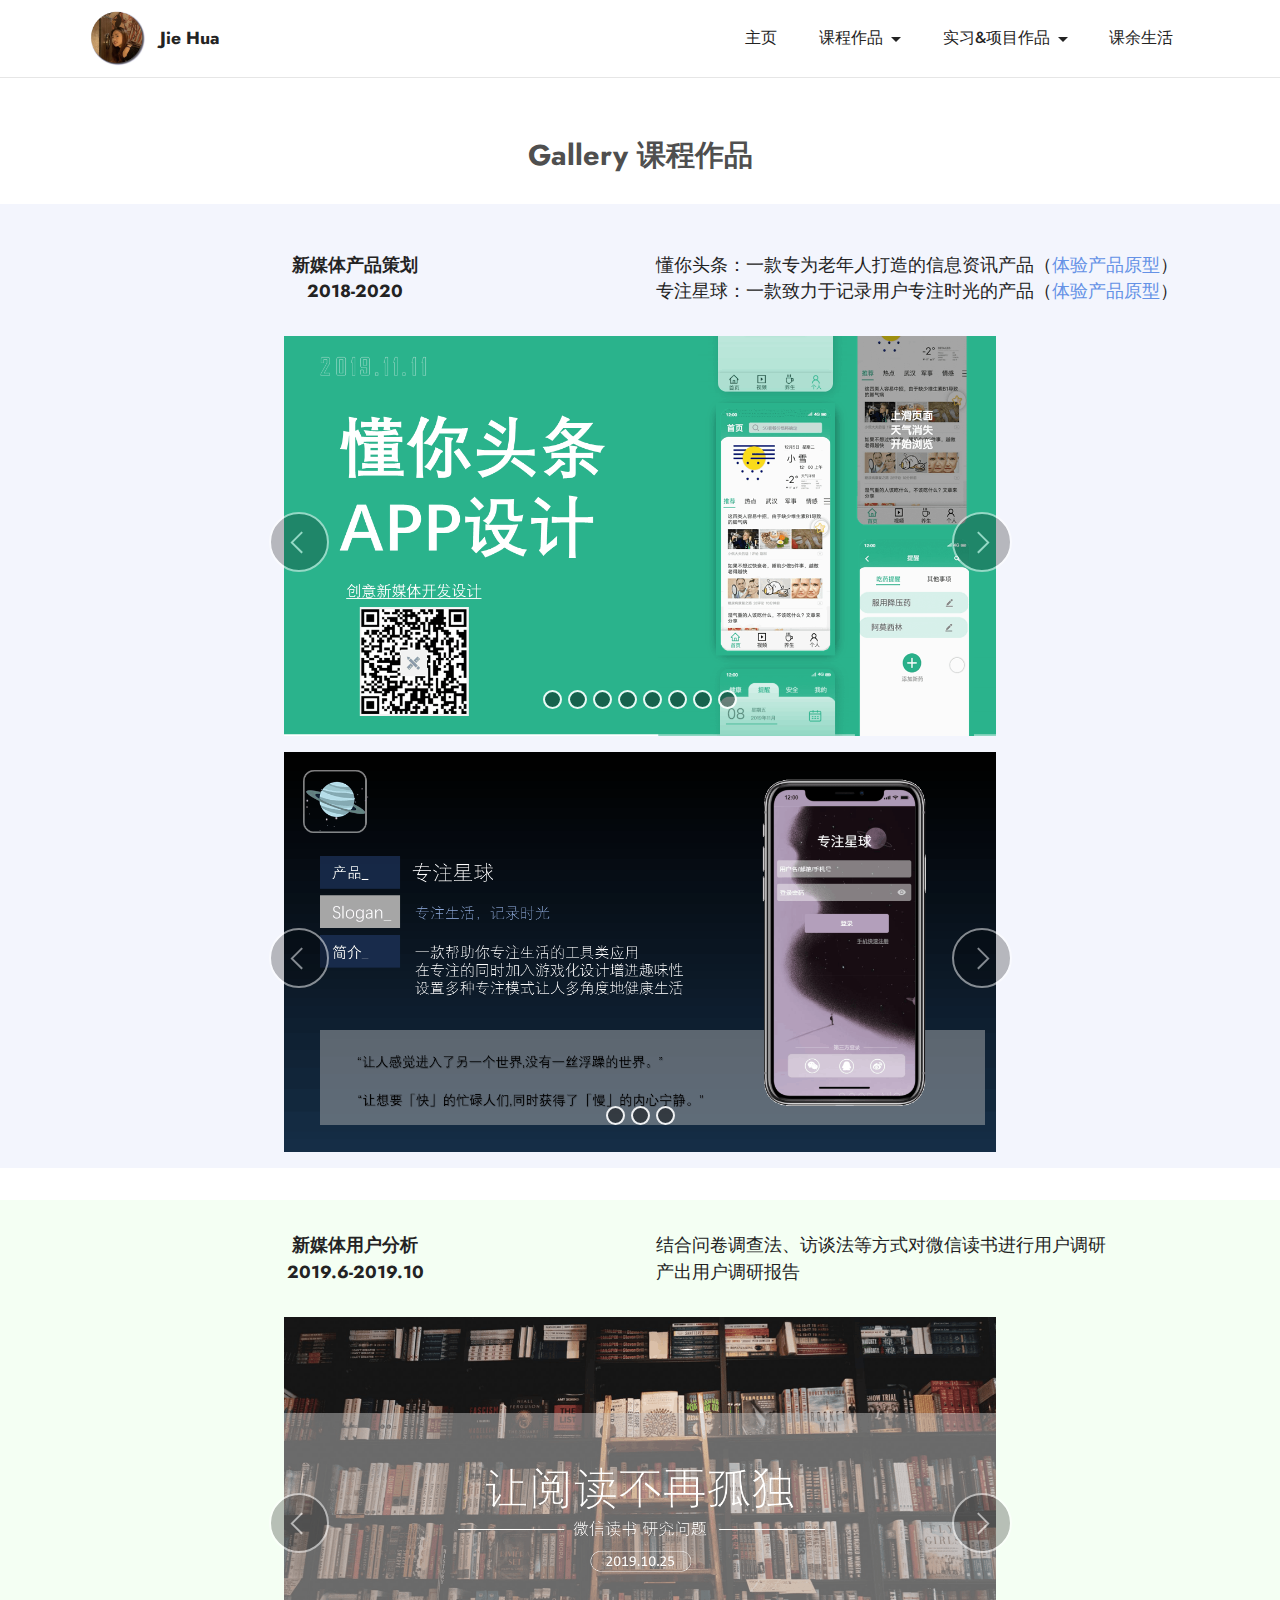
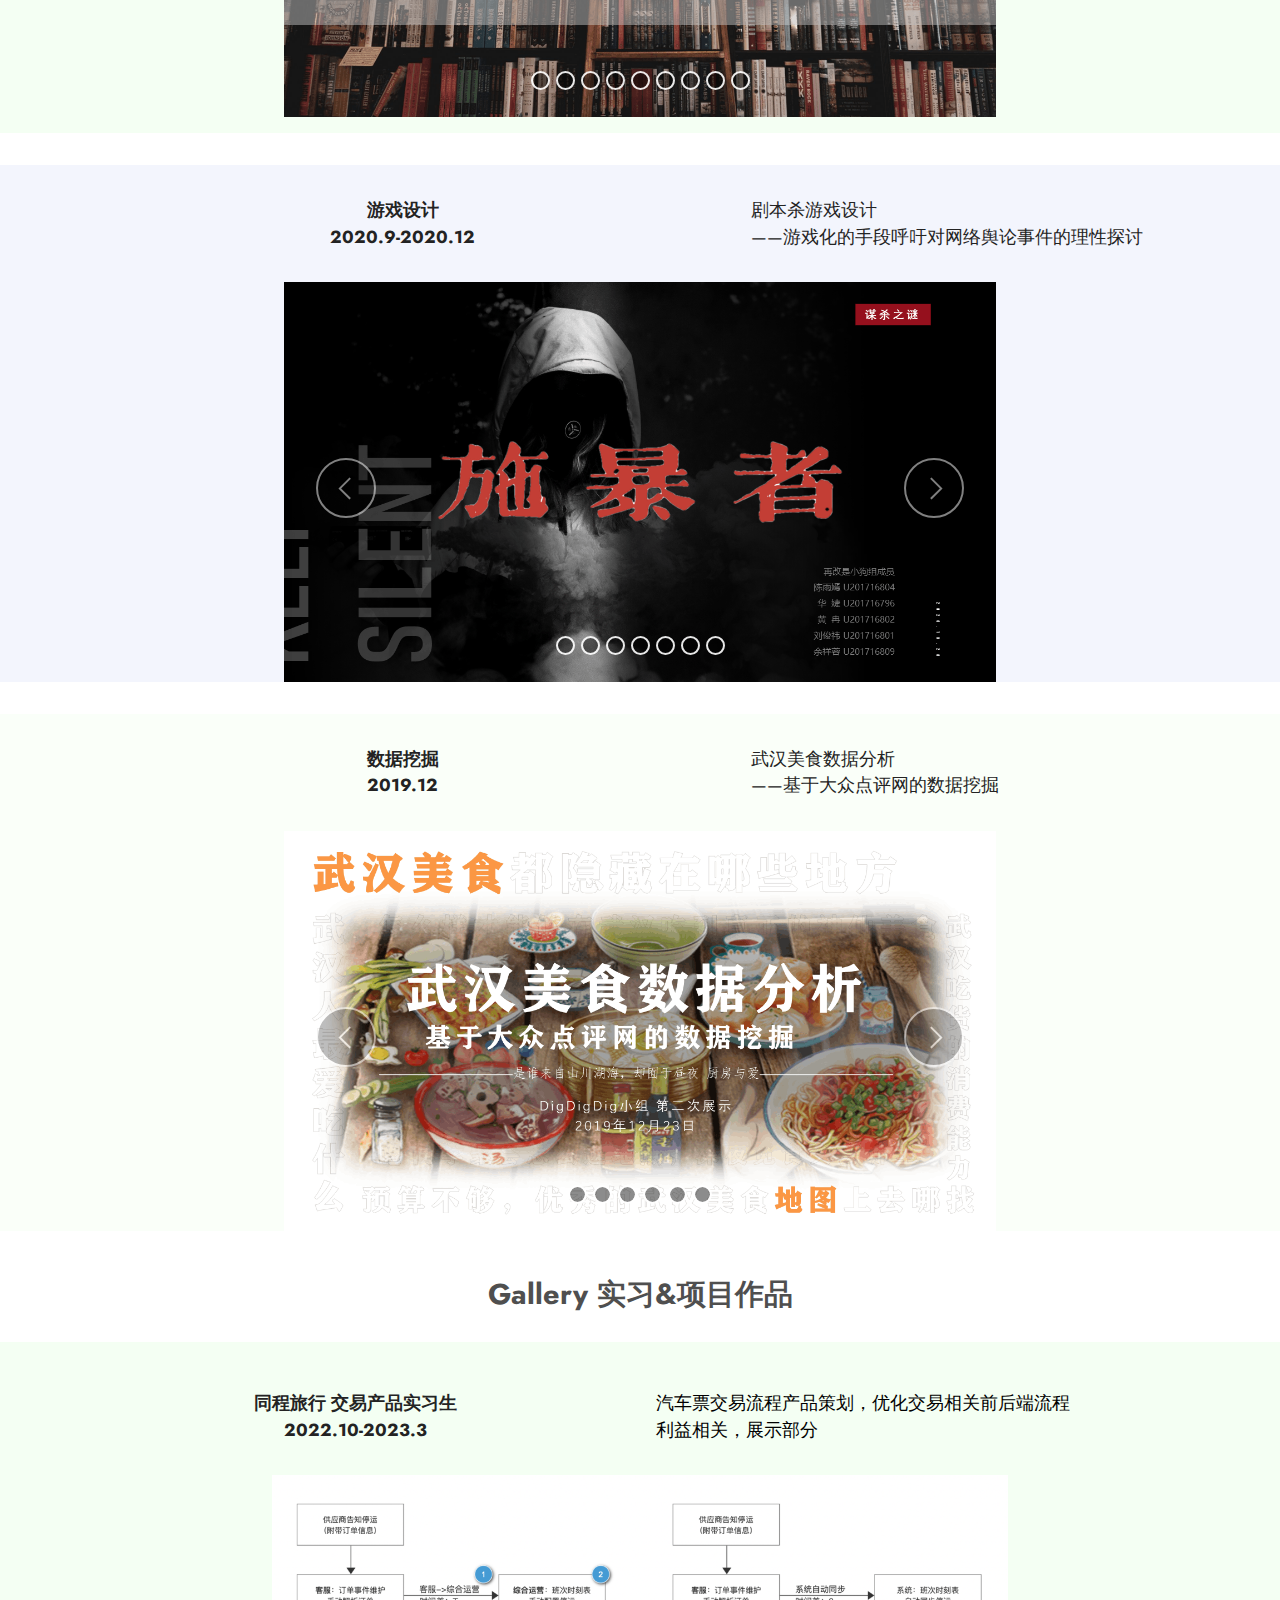
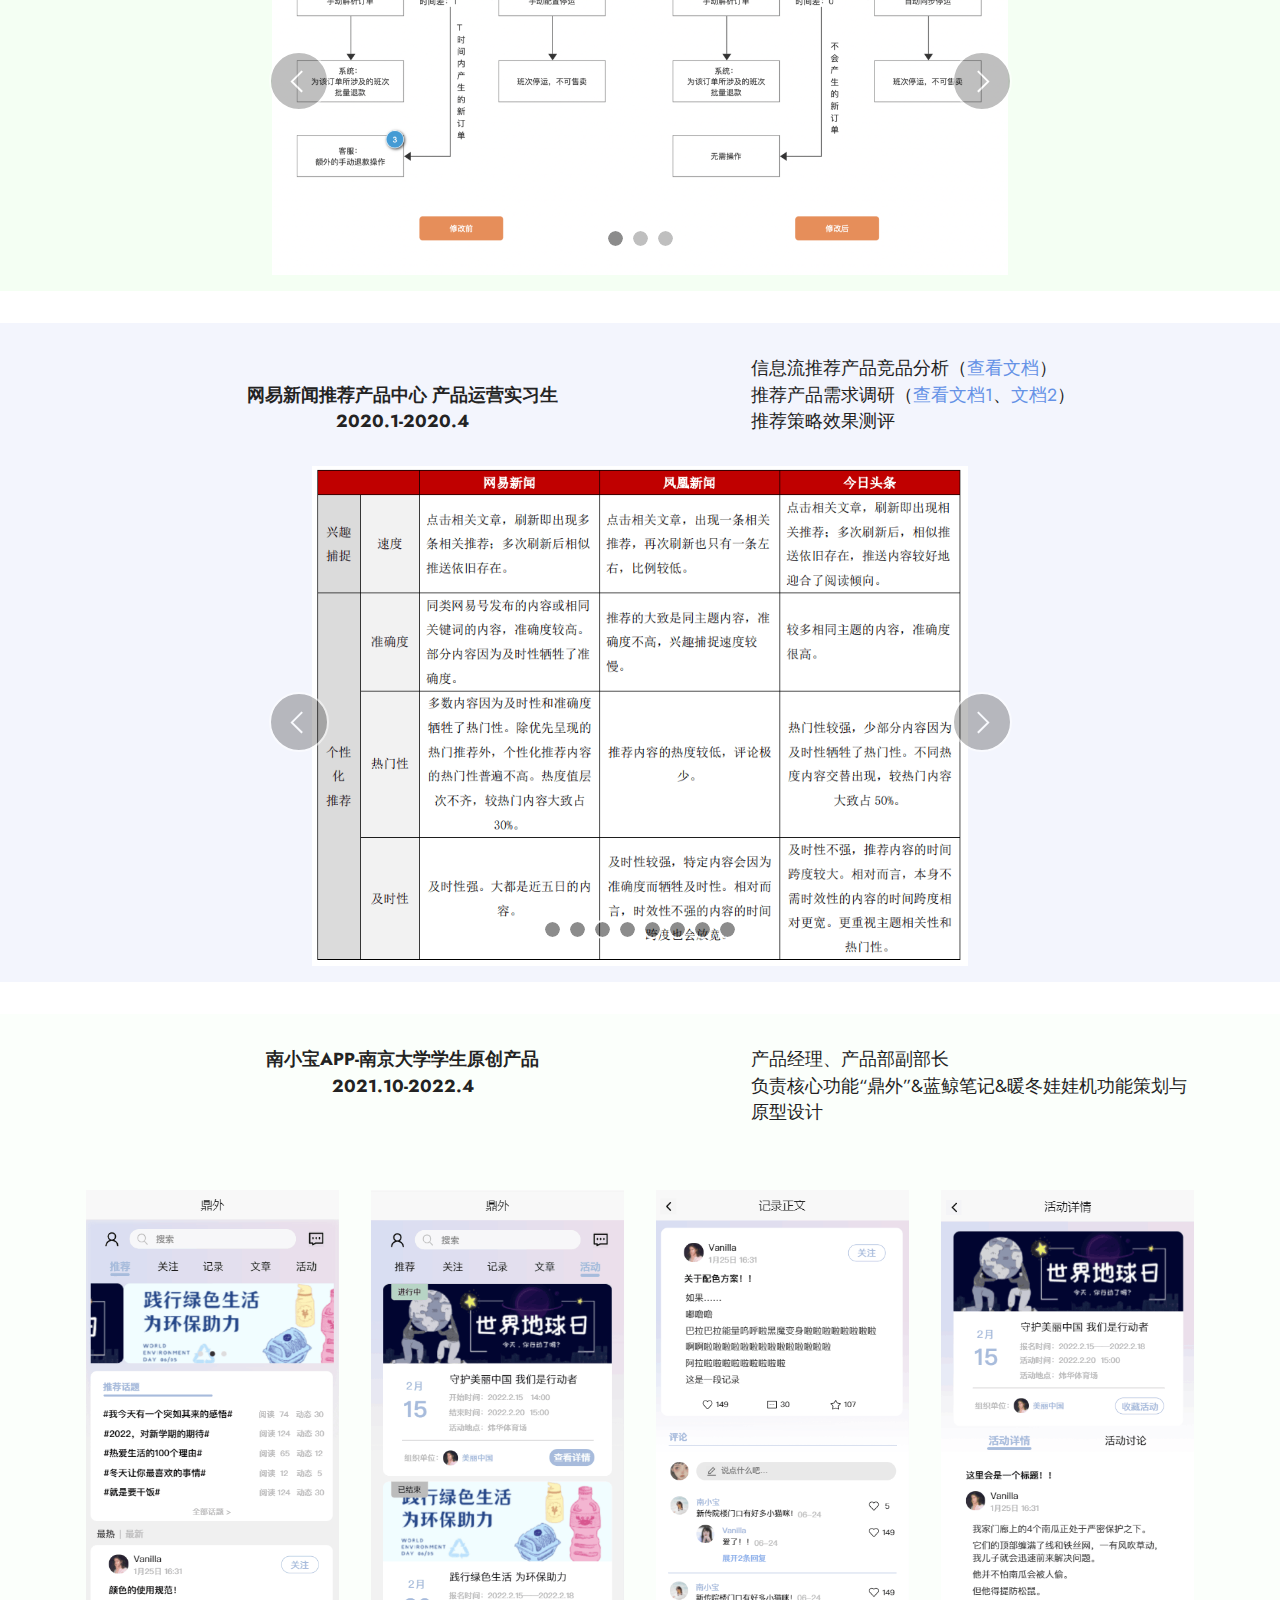
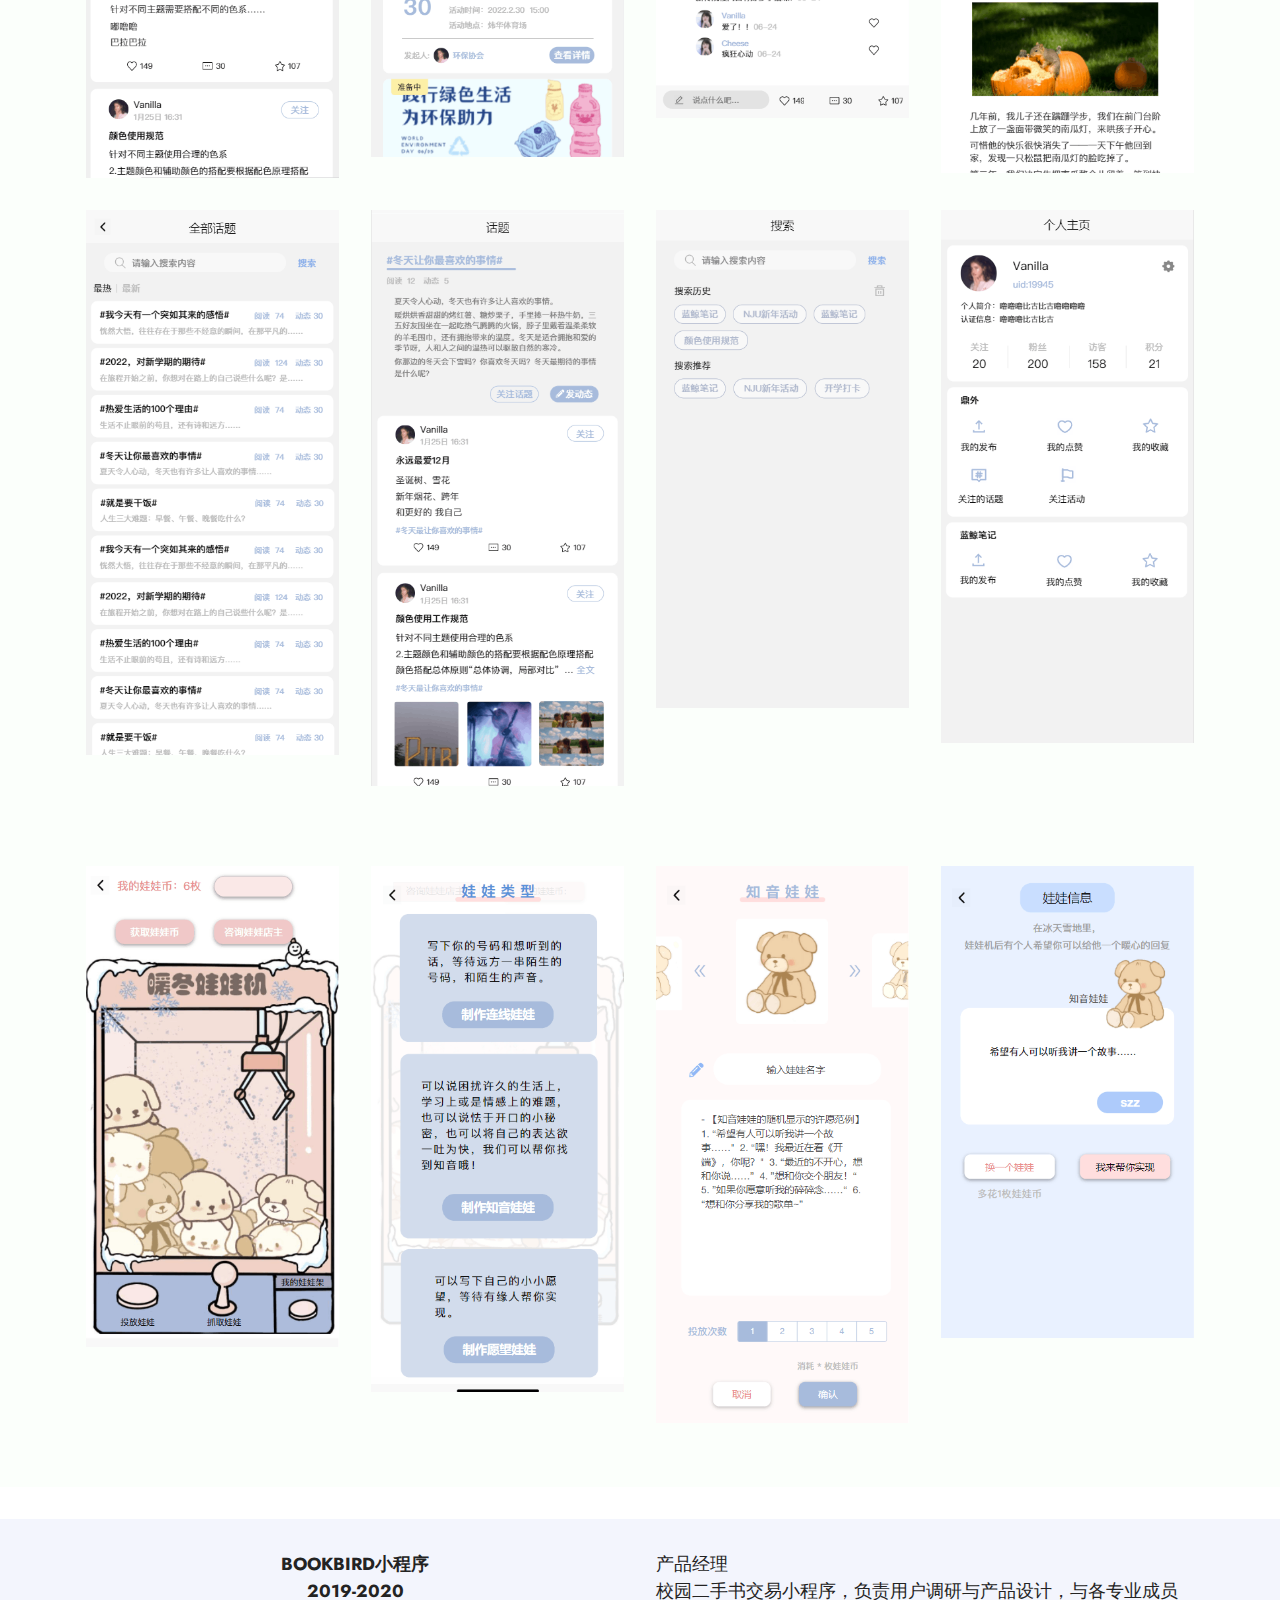
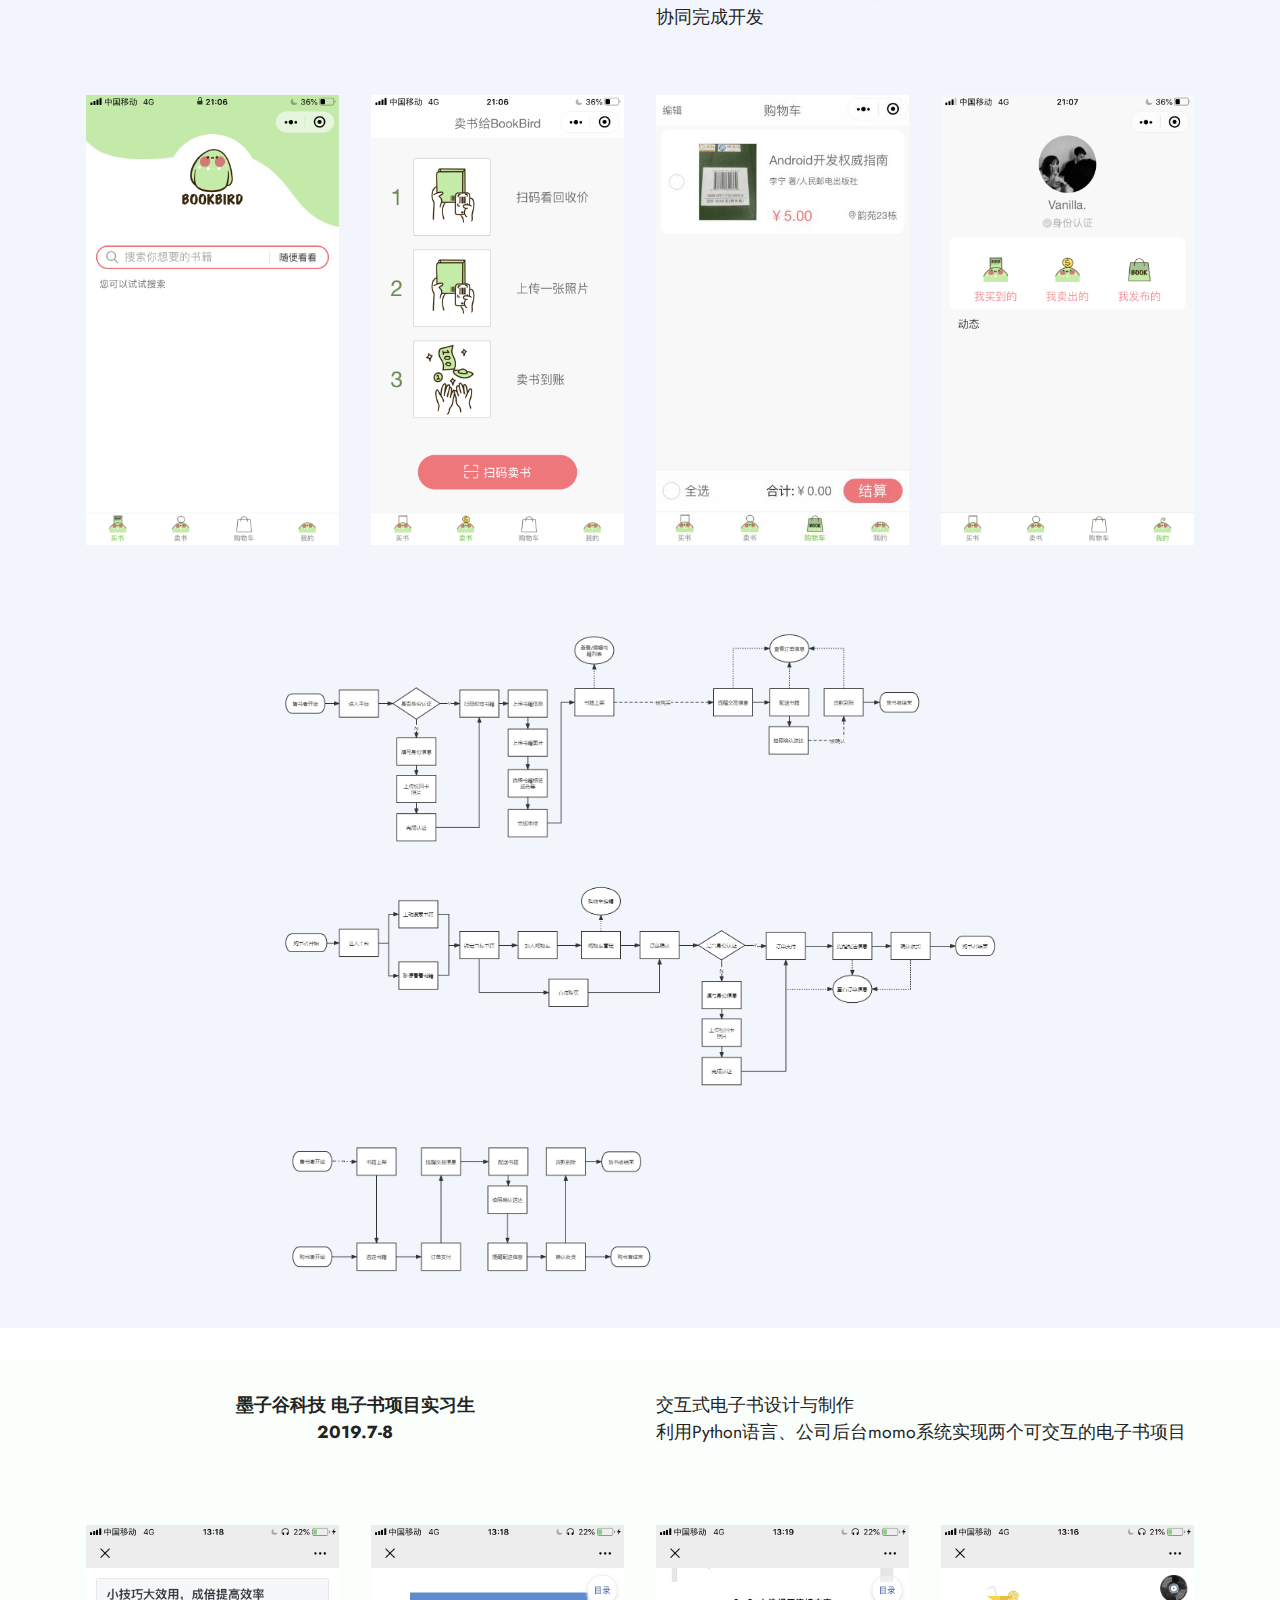
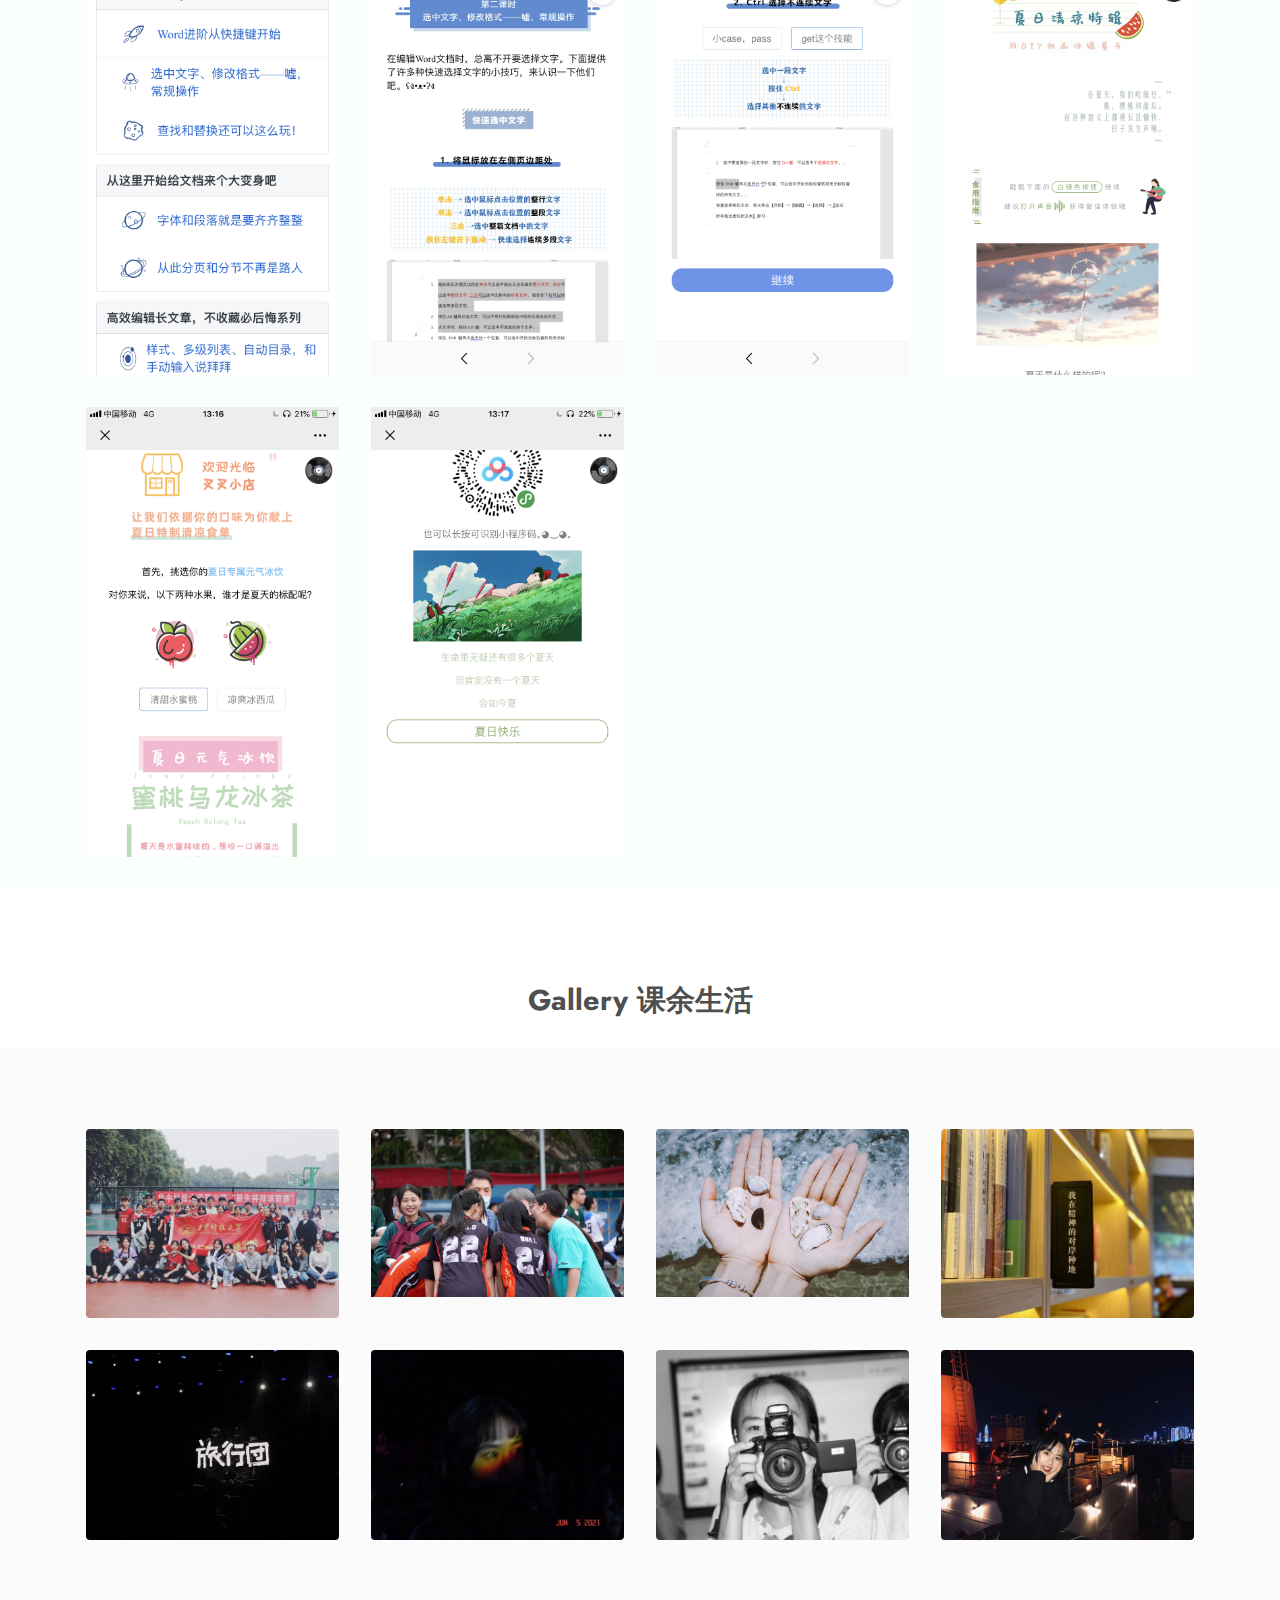
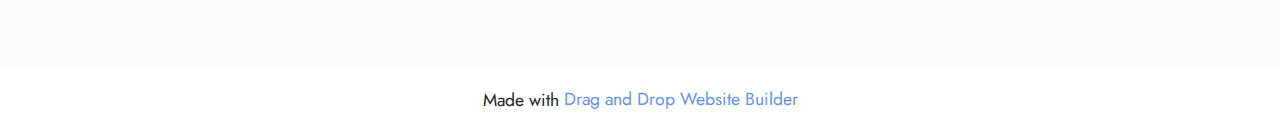
==== commit 6ab04e92: "Add files via upload" ====
--- a/page1.html
+++ b/page1.html
@@ -95,10 +95,10 @@
     <div class="container">
         <div class="row justify-content-center">
             <div class="col-12 col-md-9">
-                <div class="carousel slide" id="tyWxWgUEiK" data-ride="carousel" data-bs-ride="carousel" data-interval="3000" data-bs-interval="3000">
+                <div class="carousel slide" id="tyWC1phMDF" data-ride="carousel" data-bs-ride="carousel" data-interval="3000" data-bs-interval="3000">
                     
                     <ol class="carousel-indicators">
-                        <li data-slide-to="0" data-bs-slide-to="0" class="active" data-target="#tyWxWgUEiK" data-bs-target="#tyWxWgUEiK"></li><li data-slide-to="1" data-bs-slide-to="1" class="active" data-target="#tyWxWgUEiK" data-bs-target="#tyWxWgUEiK"></li><li data-slide-to="2" data-bs-slide-to="2" class="active" data-target="#tyWxWgUEiK" data-bs-target="#tyWxWgUEiK"></li><li data-slide-to="3" data-bs-slide-to="3" class="active" data-target="#tyWxWgUEiK" data-bs-target="#tyWxWgUEiK"></li><li data-slide-to="4" data-bs-slide-to="4" class="active" data-target="#tyWxWgUEiK" data-bs-target="#tyWxWgUEiK"></li><li data-slide-to="5" data-bs-slide-to="5" class="active" data-target="#tyWxWgUEiK" data-bs-target="#tyWxWgUEiK"></li><li data-slide-to="6" data-bs-slide-to="6" class="active" data-target="#tyWxWgUEiK" data-bs-target="#tyWxWgUEiK"></li><li data-slide-to="7" data-bs-slide-to="7" class="active" data-target="#tyWxWgUEiK" data-bs-target="#tyWxWgUEiK"></li>
+                        <li data-slide-to="0" data-bs-slide-to="0" class="active" data-target="#tyWC1phMDF" data-bs-target="#tyWC1phMDF"></li><li data-slide-to="1" data-bs-slide-to="1" class="active" data-target="#tyWC1phMDF" data-bs-target="#tyWC1phMDF"></li><li data-slide-to="2" data-bs-slide-to="2" class="active" data-target="#tyWC1phMDF" data-bs-target="#tyWC1phMDF"></li><li data-slide-to="3" data-bs-slide-to="3" class="active" data-target="#tyWC1phMDF" data-bs-target="#tyWC1phMDF"></li><li data-slide-to="4" data-bs-slide-to="4" class="active" data-target="#tyWC1phMDF" data-bs-target="#tyWC1phMDF"></li><li data-slide-to="5" data-bs-slide-to="5" class="active" data-target="#tyWC1phMDF" data-bs-target="#tyWC1phMDF"></li><li data-slide-to="6" data-bs-slide-to="6" class="active" data-target="#tyWC1phMDF" data-bs-target="#tyWC1phMDF"></li><li data-slide-to="7" data-bs-slide-to="7" class="active" data-target="#tyWC1phMDF" data-bs-target="#tyWC1phMDF"></li>
                         
                         
                     </ol>
@@ -147,11 +147,11 @@
                         
                         
                     </div>
-                    <a class="carousel-control carousel-control-prev" role="button" data-slide="prev" data-bs-slide="prev" href="#tyWxWgUEiK">
+                    <a class="carousel-control carousel-control-prev" role="button" data-slide="prev" data-bs-slide="prev" href="#tyWC1phMDF">
                         <span class="mobi-mbri mobi-mbri-arrow-prev" aria-hidden="true"></span>
                         <span class="sr-only visually-hidden">Previous</span>
                     </a>
-                    <a class="carousel-control carousel-control-next" role="button" data-slide="next" data-bs-slide="next" href="#tyWxWgUEiK">
+                    <a class="carousel-control carousel-control-next" role="button" data-slide="next" data-bs-slide="next" href="#tyWC1phMDF">
                         <span class="mobi-mbri mobi-mbri-arrow-next" aria-hidden="true"></span>
                         <span class="sr-only visually-hidden">Next</span>
                     </a>
@@ -168,10 +168,10 @@
     <div class="container">
         <div class="row justify-content-center">
             <div class="col-12 col-md-9">
-                <div class="carousel slide" id="tyWxWh9vRu" data-ride="carousel" data-bs-ride="carousel" data-interval="3000" data-bs-interval="3000">
+                <div class="carousel slide" id="tyWC1pFgB7" data-ride="carousel" data-bs-ride="carousel" data-interval="3000" data-bs-interval="3000">
                     
                     <ol class="carousel-indicators">
-                        <li data-slide-to="0" data-bs-slide-to="0" class="active" data-target="#tyWxWh9vRu" data-bs-target="#tyWxWh9vRu"></li><li data-slide-to="1" data-bs-slide-to="1" class="active" data-target="#tyWxWh9vRu" data-bs-target="#tyWxWh9vRu"></li><li data-slide-to="2" data-bs-slide-to="2" class="active" data-target="#tyWxWh9vRu" data-bs-target="#tyWxWh9vRu"></li>
+                        <li data-slide-to="0" data-bs-slide-to="0" class="active" data-target="#tyWC1pFgB7" data-bs-target="#tyWC1pFgB7"></li><li data-slide-to="1" data-bs-slide-to="1" class="active" data-target="#tyWC1pFgB7" data-bs-target="#tyWC1pFgB7"></li><li data-slide-to="2" data-bs-slide-to="2" class="active" data-target="#tyWC1pFgB7" data-bs-target="#tyWC1pFgB7"></li>
                         
                         
                     </ol>
@@ -195,11 +195,11 @@
                         
                         
                     </div>
-                    <a class="carousel-control carousel-control-prev" role="button" data-slide="prev" data-bs-slide="prev" href="#tyWxWh9vRu">
+                    <a class="carousel-control carousel-control-prev" role="button" data-slide="prev" data-bs-slide="prev" href="#tyWC1pFgB7">
                         <span class="mobi-mbri mobi-mbri-arrow-prev" aria-hidden="true"></span>
                         <span class="sr-only visually-hidden">Previous</span>
                     </a>
-                    <a class="carousel-control carousel-control-next" role="button" data-slide="next" data-bs-slide="next" href="#tyWxWh9vRu">
+                    <a class="carousel-control carousel-control-next" role="button" data-slide="next" data-bs-slide="next" href="#tyWC1pFgB7">
                         <span class="mobi-mbri mobi-mbri-arrow-next" aria-hidden="true"></span>
                         <span class="sr-only visually-hidden">Next</span>
                     </a>
@@ -244,10 +244,10 @@
     <div class="container">
         <div class="row justify-content-center">
             <div class="col-12 col-md-9">
-                <div class="carousel slide" id="tyWxWhvu2z" data-ride="carousel" data-bs-ride="carousel" data-interval="3000" data-bs-interval="3000">
+                <div class="carousel slide" id="tyWC1qczln" data-ride="carousel" data-bs-ride="carousel" data-interval="3000" data-bs-interval="3000">
                     
                     <ol class="carousel-indicators">
-                        <li data-slide-to="0" data-bs-slide-to="0" class="active" data-target="#tyWxWhvu2z" data-bs-target="#tyWxWhvu2z"></li><li data-slide-to="1" data-bs-slide-to="1" class="active" data-target="#tyWxWhvu2z" data-bs-target="#tyWxWhvu2z"></li><li data-slide-to="2" data-bs-slide-to="2" class="active" data-target="#tyWxWhvu2z" data-bs-target="#tyWxWhvu2z"></li><li data-slide-to="3" data-bs-slide-to="3" class="active" data-target="#tyWxWhvu2z" data-bs-target="#tyWxWhvu2z"></li><li data-slide-to="4" data-bs-slide-to="4" class="active" data-target="#tyWxWhvu2z" data-bs-target="#tyWxWhvu2z"></li><li data-slide-to="5" data-bs-slide-to="5" class="active" data-target="#tyWxWhvu2z" data-bs-target="#tyWxWhvu2z"></li><li data-slide-to="6" data-bs-slide-to="6" class="active" data-target="#tyWxWhvu2z" data-bs-target="#tyWxWhvu2z"></li><li data-slide-to="7" data-bs-slide-to="7" class="active" data-target="#tyWxWhvu2z" data-bs-target="#tyWxWhvu2z"></li><li data-slide-to="8" data-bs-slide-to="8" class="active" data-target="#tyWxWhvu2z" data-bs-target="#tyWxWhvu2z"></li>
+                        <li data-slide-to="0" data-bs-slide-to="0" class="active" data-target="#tyWC1qczln" data-bs-target="#tyWC1qczln"></li><li data-slide-to="1" data-bs-slide-to="1" class="active" data-target="#tyWC1qczln" data-bs-target="#tyWC1qczln"></li><li data-slide-to="2" data-bs-slide-to="2" class="active" data-target="#tyWC1qczln" data-bs-target="#tyWC1qczln"></li><li data-slide-to="3" data-bs-slide-to="3" class="active" data-target="#tyWC1qczln" data-bs-target="#tyWC1qczln"></li><li data-slide-to="4" data-bs-slide-to="4" class="active" data-target="#tyWC1qczln" data-bs-target="#tyWC1qczln"></li><li data-slide-to="5" data-bs-slide-to="5" class="active" data-target="#tyWC1qczln" data-bs-target="#tyWC1qczln"></li><li data-slide-to="6" data-bs-slide-to="6" class="active" data-target="#tyWC1qczln" data-bs-target="#tyWC1qczln"></li><li data-slide-to="7" data-bs-slide-to="7" class="active" data-target="#tyWC1qczln" data-bs-target="#tyWC1qczln"></li><li data-slide-to="8" data-bs-slide-to="8" class="active" data-target="#tyWC1qczln" data-bs-target="#tyWC1qczln"></li>
                         
                         
                     </ol>
@@ -301,11 +301,11 @@
                         
                         
                     </div>
-                    <a class="carousel-control carousel-control-prev" role="button" data-slide="prev" data-bs-slide="prev" href="#tyWxWhvu2z">
+                    <a class="carousel-control carousel-control-prev" role="button" data-slide="prev" data-bs-slide="prev" href="#tyWC1qczln">
                         <span class="mobi-mbri mobi-mbri-arrow-prev" aria-hidden="true"></span>
                         <span class="sr-only visually-hidden">Previous</span>
                     </a>
-                    <a class="carousel-control carousel-control-next" role="button" data-slide="next" data-bs-slide="next" href="#tyWxWhvu2z">
+                    <a class="carousel-control carousel-control-next" role="button" data-slide="next" data-bs-slide="next" href="#tyWC1qczln">
                         <span class="mobi-mbri mobi-mbri-arrow-next" aria-hidden="true"></span>
                         <span class="sr-only visually-hidden">Next</span>
                     </a>
@@ -350,10 +350,10 @@
     <div class="container">
         <div class="row justify-content-center">
             <div class="col-12 col-md-8">
-                <div class="carousel slide" id="tyWxWi0Hzd" data-ride="carousel" data-bs-ride="carousel" data-interval="3000" data-bs-interval="3000">
+                <div class="carousel slide" id="tyWC1qQrMK" data-ride="carousel" data-bs-ride="carousel" data-interval="3000" data-bs-interval="3000">
                     
                     <ol class="carousel-indicators">
-                        <li data-slide-to="0" data-bs-slide-to="0" class="active" data-target="#tyWxWi0Hzd" data-bs-target="#tyWxWi0Hzd"></li><li data-slide-to="1" data-bs-slide-to="1" class="active" data-target="#tyWxWi0Hzd" data-bs-target="#tyWxWi0Hzd"></li><li data-slide-to="2" data-bs-slide-to="2" class="active" data-target="#tyWxWi0Hzd" data-bs-target="#tyWxWi0Hzd"></li><li data-slide-to="3" data-bs-slide-to="3" class="active" data-target="#tyWxWi0Hzd" data-bs-target="#tyWxWi0Hzd"></li><li data-slide-to="4" data-bs-slide-to="4" class="active" data-target="#tyWxWi0Hzd" data-bs-target="#tyWxWi0Hzd"></li><li data-slide-to="5" data-bs-slide-to="5" class="active" data-target="#tyWxWi0Hzd" data-bs-target="#tyWxWi0Hzd"></li><li data-slide-to="6" data-bs-slide-to="6" class="active" data-target="#tyWxWi0Hzd" data-bs-target="#tyWxWi0Hzd"></li>
+                        <li data-slide-to="0" data-bs-slide-to="0" class="active" data-target="#tyWC1qQrMK" data-bs-target="#tyWC1qQrMK"></li><li data-slide-to="1" data-bs-slide-to="1" class="active" data-target="#tyWC1qQrMK" data-bs-target="#tyWC1qQrMK"></li><li data-slide-to="2" data-bs-slide-to="2" class="active" data-target="#tyWC1qQrMK" data-bs-target="#tyWC1qQrMK"></li><li data-slide-to="3" data-bs-slide-to="3" class="active" data-target="#tyWC1qQrMK" data-bs-target="#tyWC1qQrMK"></li><li data-slide-to="4" data-bs-slide-to="4" class="active" data-target="#tyWC1qQrMK" data-bs-target="#tyWC1qQrMK"></li><li data-slide-to="5" data-bs-slide-to="5" class="active" data-target="#tyWC1qQrMK" data-bs-target="#tyWC1qQrMK"></li><li data-slide-to="6" data-bs-slide-to="6" class="active" data-target="#tyWC1qQrMK" data-bs-target="#tyWC1qQrMK"></li>
                         
                         
                     </ol>
@@ -397,11 +397,11 @@
                         
                         
                     </div>
-                    <a class="carousel-control carousel-control-prev" role="button" data-slide="prev" data-bs-slide="prev" href="#tyWxWi0Hzd">
+                    <a class="carousel-control carousel-control-prev" role="button" data-slide="prev" data-bs-slide="prev" href="#tyWC1qQrMK">
                         <span class="mobi-mbri mobi-mbri-arrow-prev" aria-hidden="true"></span>
                         <span class="sr-only visually-hidden">Previous</span>
                     </a>
-                    <a class="carousel-control carousel-control-next" role="button" data-slide="next" data-bs-slide="next" href="#tyWxWi0Hzd">
+                    <a class="carousel-control carousel-control-next" role="button" data-slide="next" data-bs-slide="next" href="#tyWC1qQrMK">
                         <span class="mobi-mbri mobi-mbri-arrow-next" aria-hidden="true"></span>
                         <span class="sr-only visually-hidden">Next</span>
                     </a>
@@ -446,10 +446,10 @@
     <div class="container">
         <div class="row justify-content-center">
             <div class="col-12 col-md-8">
-                <div class="carousel slide" id="tyWxWiukIf" data-ride="carousel" data-bs-ride="carousel" data-interval="3000" data-bs-interval="3000">
+                <div class="carousel slide" id="tyWC1rssVk" data-ride="carousel" data-bs-ride="carousel" data-interval="3000" data-bs-interval="3000">
                     
                     <ol class="carousel-indicators">
-                        <li data-slide-to="0" data-bs-slide-to="0" class="active" data-target="#tyWxWiukIf" data-bs-target="#tyWxWiukIf"></li><li data-slide-to="1" data-bs-slide-to="1" class="active" data-target="#tyWxWiukIf" data-bs-target="#tyWxWiukIf"></li><li data-slide-to="2" data-bs-slide-to="2" class="active" data-target="#tyWxWiukIf" data-bs-target="#tyWxWiukIf"></li><li data-slide-to="3" data-bs-slide-to="3" class="active" data-target="#tyWxWiukIf" data-bs-target="#tyWxWiukIf"></li><li data-slide-to="4" data-bs-slide-to="4" class="active" data-target="#tyWxWiukIf" data-bs-target="#tyWxWiukIf"></li><li data-slide-to="5" data-bs-slide-to="5" class="active" data-target="#tyWxWiukIf" data-bs-target="#tyWxWiukIf"></li>
+                        <li data-slide-to="0" data-bs-slide-to="0" class="active" data-target="#tyWC1rssVk" data-bs-target="#tyWC1rssVk"></li><li data-slide-to="1" data-bs-slide-to="1" class="active" data-target="#tyWC1rssVk" data-bs-target="#tyWC1rssVk"></li><li data-slide-to="2" data-bs-slide-to="2" class="active" data-target="#tyWC1rssVk" data-bs-target="#tyWC1rssVk"></li><li data-slide-to="3" data-bs-slide-to="3" class="active" data-target="#tyWC1rssVk" data-bs-target="#tyWC1rssVk"></li><li data-slide-to="4" data-bs-slide-to="4" class="active" data-target="#tyWC1rssVk" data-bs-target="#tyWC1rssVk"></li><li data-slide-to="5" data-bs-slide-to="5" class="active" data-target="#tyWC1rssVk" data-bs-target="#tyWC1rssVk"></li>
                         
                         
                     </ol>
@@ -488,11 +488,11 @@
                             </div>
                         </div>
                     </div>
-                    <a class="carousel-control carousel-control-prev" role="button" data-slide="prev" data-bs-slide="prev" href="#tyWxWiukIf">
+                    <a class="carousel-control carousel-control-prev" role="button" data-slide="prev" data-bs-slide="prev" href="#tyWC1rssVk">
                         <span class="mobi-mbri mobi-mbri-arrow-prev" aria-hidden="true"></span>
                         <span class="sr-only visually-hidden">Previous</span>
                     </a>
-                    <a class="carousel-control carousel-control-next" role="button" data-slide="next" data-bs-slide="next" href="#tyWxWiukIf">
+                    <a class="carousel-control carousel-control-next" role="button" data-slide="next" data-bs-slide="next" href="#tyWC1rssVk">
                         <span class="mobi-mbri mobi-mbri-arrow-next" aria-hidden="true"></span>
                         <span class="sr-only visually-hidden">Next</span>
                     </a>
@@ -538,10 +538,10 @@
     <div class="container">
         <div class="row justify-content-center">
             <div class="col-12 col-md-9">
-                <div class="carousel slide" id="tyWxWiWz8b" data-ride="carousel" data-bs-ride="carousel" data-interval="3000" data-bs-interval="3000">
+                <div class="carousel slide" id="tyWC1s3fIU" data-ride="carousel" data-bs-ride="carousel" data-interval="3000" data-bs-interval="3000">
                     
                     <ol class="carousel-indicators">
-                        <li data-slide-to="0" data-bs-slide-to="0" class="active" data-target="#tyWxWiWz8b" data-bs-target="#tyWxWiWz8b"></li><li data-slide-to="1" data-bs-slide-to="1" class="" data-target="#tyWxWiWz8b" data-bs-target="#tyWxWiWz8b"></li><li data-slide-to="2" data-bs-slide-to="2" class="" data-target="#tyWxWiWz8b" data-bs-target="#tyWxWiWz8b"></li>
+                        <li data-slide-to="0" data-bs-slide-to="0" class="active" data-target="#tyWC1s3fIU" data-bs-target="#tyWC1s3fIU"></li><li data-slide-to="1" data-bs-slide-to="1" class="" data-target="#tyWC1s3fIU" data-bs-target="#tyWC1s3fIU"></li><li data-slide-to="2" data-bs-slide-to="2" class="" data-target="#tyWC1s3fIU" data-bs-target="#tyWC1s3fIU"></li>
                         
                         
                     </ol>
@@ -565,11 +565,11 @@
                         
                         
                     </div>
-                    <a class="carousel-control carousel-control-prev" role="button" data-slide="prev" data-bs-slide="prev" href="#tyWxWiWz8b">
+                    <a class="carousel-control carousel-control-prev" role="button" data-slide="prev" data-bs-slide="prev" href="#tyWC1s3fIU">
                         <span class="mobi-mbri mobi-mbri-arrow-prev" aria-hidden="true"></span>
                         <span class="sr-only visually-hidden">Previous</span>
                     </a>
-                    <a class="carousel-control carousel-control-next" role="button" data-slide="next" data-bs-slide="next" href="#tyWxWiWz8b">
+                    <a class="carousel-control carousel-control-next" role="button" data-slide="next" data-bs-slide="next" href="#tyWC1s3fIU">
                         <span class="mobi-mbri mobi-mbri-arrow-next" aria-hidden="true"></span>
                         <span class="sr-only visually-hidden">Next</span>
                     </a>
@@ -601,7 +601,7 @@
                 <h6 class="mbr-section-subtitle mbr-fonts-style mb-4 display-7"><strong><br></strong><strong>网易新闻推荐产品中心 产品运营实习生<br>2020.1-2020.4</strong></h6>
             </div>
             <div class="col-md-12 col-lg-5">
-                <p class="mbr-text mbr-fonts-style display-7">信息流推荐产品竞品分析（<a href="assets/files/.pdf" class="text-primary">查看文档</a>）<br>推荐产品需求调研（<a href="assets/files/1.pdf" class="text-primary">查看文档1</a>、<a href="assets/files/2.pdf" class="text-primary">文档2</a>）<br>推荐策略效果测评<br></p>
+                <p class="mbr-text mbr-fonts-style display-7">信息流推荐产品竞品分析（<a href="assets/files/3.pdf" class="text-primary" target="_blank">查看文档</a>）<br>推荐产品需求调研（<a href="assets/files/1.pdf" class="text-primary" target="_blank">查看文档1</a>、<a href="assets/files/2.pdf" class="text-primary" target="_blank">文档2</a>）<br>推荐策略效果测评<br></p>
             </div>
         </div>
     </div>
@@ -614,10 +614,10 @@
     <div class="container">
         <div class="row justify-content-center">
             <div class="col-12 col-md-9">
-                <div class="carousel slide" id="tyWxWjlUIb" data-ride="carousel" data-bs-ride="carousel" data-interval="3000" data-bs-interval="3000">
+                <div class="carousel slide" id="tyWC1sANjw" data-ride="carousel" data-bs-ride="carousel" data-interval="3000" data-bs-interval="3000">
                     
                     <ol class="carousel-indicators">
-                        <li data-slide-to="0" data-bs-slide-to="0" class="active" data-target="#tyWxWjlUIb" data-bs-target="#tyWxWjlUIb"></li><li data-slide-to="1" data-bs-slide-to="1" class="active" data-target="#tyWxWjlUIb" data-bs-target="#tyWxWjlUIb"></li><li data-slide-to="2" data-bs-slide-to="2" class="active" data-target="#tyWxWjlUIb" data-bs-target="#tyWxWjlUIb"></li><li data-slide-to="3" data-bs-slide-to="3" class="active" data-target="#tyWxWjlUIb" data-bs-target="#tyWxWjlUIb"></li><li data-slide-to="4" data-bs-slide-to="4" class="active" data-target="#tyWxWjlUIb" data-bs-target="#tyWxWjlUIb"></li><li data-slide-to="5" data-bs-slide-to="5" class="active" data-target="#tyWxWjlUIb" data-bs-target="#tyWxWjlUIb"></li><li data-slide-to="6" data-bs-slide-to="6" class="active" data-target="#tyWxWjlUIb" data-bs-target="#tyWxWjlUIb"></li><li data-slide-to="7" data-bs-slide-to="7" class="active" data-target="#tyWxWjlUIb" data-bs-target="#tyWxWjlUIb"></li>
+                        <li data-slide-to="0" data-bs-slide-to="0" class="active" data-target="#tyWC1sANjw" data-bs-target="#tyWC1sANjw"></li><li data-slide-to="1" data-bs-slide-to="1" class="active" data-target="#tyWC1sANjw" data-bs-target="#tyWC1sANjw"></li><li data-slide-to="2" data-bs-slide-to="2" class="active" data-target="#tyWC1sANjw" data-bs-target="#tyWC1sANjw"></li><li data-slide-to="3" data-bs-slide-to="3" class="active" data-target="#tyWC1sANjw" data-bs-target="#tyWC1sANjw"></li><li data-slide-to="4" data-bs-slide-to="4" class="active" data-target="#tyWC1sANjw" data-bs-target="#tyWC1sANjw"></li><li data-slide-to="5" data-bs-slide-to="5" class="active" data-target="#tyWC1sANjw" data-bs-target="#tyWC1sANjw"></li><li data-slide-to="6" data-bs-slide-to="6" class="active" data-target="#tyWC1sANjw" data-bs-target="#tyWC1sANjw"></li><li data-slide-to="7" data-bs-slide-to="7" class="active" data-target="#tyWC1sANjw" data-bs-target="#tyWC1sANjw"></li>
                         
                         
                     </ol>
@@ -666,11 +666,11 @@
                         
                         
                     </div>
-                    <a class="carousel-control carousel-control-prev" role="button" data-slide="prev" data-bs-slide="prev" href="#tyWxWjlUIb">
+                    <a class="carousel-control carousel-control-prev" role="button" data-slide="prev" data-bs-slide="prev" href="#tyWC1sANjw">
                         <span class="mobi-mbri mobi-mbri-arrow-prev" aria-hidden="true"></span>
                         <span class="sr-only visually-hidden">Previous</span>
                     </a>
-                    <a class="carousel-control carousel-control-next" role="button" data-slide="next" data-bs-slide="next" href="#tyWxWjlUIb">
+                    <a class="carousel-control carousel-control-next" role="button" data-slide="next" data-bs-slide="next" href="#tyWC1sANjw">
                         <span class="mobi-mbri mobi-mbri-arrow-next" aria-hidden="true"></span>
                         <span class="sr-only visually-hidden">Next</span>
                     </a>
@@ -717,16 +717,16 @@
         
         <div class="row mbr-gallery mt-4">
             <div class="col-12 col-md-6 col-lg-3 item gallery-image active">
-                <div class="item-wrapper" data-toggle="modal" data-bs-toggle="modal" data-target="#tyWxWjNeYv-modal" data-bs-target="#tyWxWjNeYv-modal">
-                    <img class="w-100" src="assets/images/1654754535774-382x888.png" alt="" data-slide-to="0" data-bs-slide-to="0" data-target="#lb-tyWxWjNeYv" data-bs-target="#lb-tyWxWjNeYv">
-                    <div class="icon-wrapper">
-                        <span class="mobi-mbri mobi-mbri-search mbr-iconfont mbr-iconfont-btn"></span>
-                    </div>
-                </div>
-                
-            </div><div class="col-12 col-md-6 col-lg-3 item gallery-image">
-                <div class="item-wrapper" data-toggle="modal" data-bs-toggle="modal" data-target="#tyWxWjNeYv-modal" data-bs-target="#tyWxWjNeYv-modal">
-                    <img class="w-100" src="assets/images/1654776522238-384x861.png" alt="" data-slide-to="1" data-bs-slide-to="1" data-target="#lb-tyWxWjNeYv" data-bs-target="#lb-tyWxWjNeYv">
+                <div class="item-wrapper" data-toggle="modal" data-bs-toggle="modal" data-target="#tyWC1tcHPc-modal" data-bs-target="#tyWC1tcHPc-modal">
+                    <img class="w-100" src="assets/images/1654754535774-382x888.png" alt="" data-slide-to="0" data-bs-slide-to="0" data-target="#lb-tyWC1tcHPc" data-bs-target="#lb-tyWC1tcHPc">
+                    <div class="icon-wrapper">
+                        <span class="mobi-mbri mobi-mbri-search mbr-iconfont mbr-iconfont-btn"></span>
+                    </div>
+                </div>
+                
+            </div><div class="col-12 col-md-6 col-lg-3 item gallery-image">
+                <div class="item-wrapper" data-toggle="modal" data-bs-toggle="modal" data-target="#tyWC1tcHPc-modal" data-bs-target="#tyWC1tcHPc-modal">
+                    <img class="w-100" src="assets/images/1654776522238-384x861.png" alt="" data-slide-to="1" data-bs-slide-to="1" data-target="#lb-tyWC1tcHPc" data-bs-target="#lb-tyWC1tcHPc">
                     <div class="icon-wrapper">
                         <span class="mobi-mbri mobi-mbri-search mbr-iconfont mbr-iconfont-btn"></span>
                     </div>
@@ -736,61 +736,61 @@
             
             
             <div class="col-12 col-md-6 col-lg-3 item gallery-image">
-                <div class="item-wrapper" data-toggle="modal" data-bs-toggle="modal" data-target="#tyWxWjNeYv-modal" data-bs-target="#tyWxWjNeYv-modal">
-                    <img class="w-100" src="assets/images/1654754734446-383x800.png" alt="" data-slide-to="2" data-bs-slide-to="2" data-target="#lb-tyWxWjNeYv" data-bs-target="#lb-tyWxWjNeYv">
-                    <div class="icon-wrapper">
-                        <span class="mobi-mbri mobi-mbri-search mbr-iconfont mbr-iconfont-btn"></span>
-                    </div>
-                </div>
-                
-            </div><div class="col-12 col-md-6 col-lg-3 item gallery-image">
-                <div class="item-wrapper" data-toggle="modal" data-bs-toggle="modal" data-target="#tyWxWjNeYv-modal" data-bs-target="#tyWxWjNeYv-modal">
-                    <img class="w-100" src="assets/images/1654776726510-383x883.png" alt="" data-slide-to="3" data-bs-slide-to="3" data-target="#lb-tyWxWjNeYv" data-bs-target="#lb-tyWxWjNeYv">
-                    <div class="icon-wrapper">
-                        <span class="mobi-mbri mobi-mbri-search mbr-iconfont mbr-iconfont-btn"></span>
-                    </div>
-                </div>
-                
-            </div><div class="col-12 col-md-6 col-lg-3 item gallery-image">
-                <div class="item-wrapper" data-toggle="modal" data-bs-toggle="modal" data-target="#tyWxWjNeYv-modal" data-bs-target="#tyWxWjNeYv-modal">
-                    <img class="w-100" src="assets/images/1654754658343-382x823.png" alt="" data-slide-to="4" data-bs-slide-to="4" data-target="#lb-tyWxWjNeYv" data-bs-target="#lb-tyWxWjNeYv">
-                    <div class="icon-wrapper">
-                        <span class="mobi-mbri mobi-mbri-search mbr-iconfont mbr-iconfont-btn"></span>
-                    </div>
-                </div>
-                
-            </div><div class="col-12 col-md-6 col-lg-3 item gallery-image">
-                <div class="item-wrapper" data-toggle="modal" data-bs-toggle="modal" data-target="#tyWxWjNeYv-modal" data-bs-target="#tyWxWjNeYv-modal">
-                    <img class="w-100" src="assets/images/1654776620034-385x877.png" alt="" data-slide-to="5" data-bs-slide-to="5" data-target="#lb-tyWxWjNeYv" data-bs-target="#lb-tyWxWjNeYv">
-                    <div class="icon-wrapper">
-                        <span class="mobi-mbri mobi-mbri-search mbr-iconfont mbr-iconfont-btn"></span>
-                    </div>
-                </div>
-                
-            </div><div class="col-12 col-md-6 col-lg-3 item gallery-image">
-                <div class="item-wrapper" data-toggle="modal" data-bs-toggle="modal" data-target="#tyWxWjNeYv-modal" data-bs-target="#tyWxWjNeYv-modal">
-                    <img class="w-100" src="assets/images/1654776638774-382x752.png" alt="" data-slide-to="6" data-bs-slide-to="6" data-target="#lb-tyWxWjNeYv" data-bs-target="#lb-tyWxWjNeYv">
-                    <div class="icon-wrapper">
-                        <span class="mobi-mbri mobi-mbri-search mbr-iconfont mbr-iconfont-btn"></span>
-                    </div>
-                </div>
-                
-            </div><div class="col-12 col-md-6 col-lg-3 item gallery-image">
-                <div class="item-wrapper" data-toggle="modal" data-bs-toggle="modal" data-target="#tyWxWjNeYv-modal" data-bs-target="#tyWxWjNeYv-modal">
-                    <img class="w-100" src="assets/images/1654776669664-384x810.png" alt="" data-slide-to="7" data-bs-slide-to="7" data-target="#lb-tyWxWjNeYv" data-bs-target="#lb-tyWxWjNeYv">
-                    <div class="icon-wrapper">
-                        <span class="mobi-mbri mobi-mbri-search mbr-iconfont mbr-iconfont-btn"></span>
-                    </div>
-                </div>
-                
-            </div>
-        </div>
-
-        <div class="modal mbr-slider" tabindex="-1" role="dialog" aria-hidden="true" id="tyWxWjNeYv-modal">
+                <div class="item-wrapper" data-toggle="modal" data-bs-toggle="modal" data-target="#tyWC1tcHPc-modal" data-bs-target="#tyWC1tcHPc-modal">
+                    <img class="w-100" src="assets/images/1654754734446-383x800.png" alt="" data-slide-to="2" data-bs-slide-to="2" data-target="#lb-tyWC1tcHPc" data-bs-target="#lb-tyWC1tcHPc">
+                    <div class="icon-wrapper">
+                        <span class="mobi-mbri mobi-mbri-search mbr-iconfont mbr-iconfont-btn"></span>
+                    </div>
+                </div>
+                
+            </div><div class="col-12 col-md-6 col-lg-3 item gallery-image">
+                <div class="item-wrapper" data-toggle="modal" data-bs-toggle="modal" data-target="#tyWC1tcHPc-modal" data-bs-target="#tyWC1tcHPc-modal">
+                    <img class="w-100" src="assets/images/1654776726510-383x883.png" alt="" data-slide-to="3" data-bs-slide-to="3" data-target="#lb-tyWC1tcHPc" data-bs-target="#lb-tyWC1tcHPc">
+                    <div class="icon-wrapper">
+                        <span class="mobi-mbri mobi-mbri-search mbr-iconfont mbr-iconfont-btn"></span>
+                    </div>
+                </div>
+                
+            </div><div class="col-12 col-md-6 col-lg-3 item gallery-image">
+                <div class="item-wrapper" data-toggle="modal" data-bs-toggle="modal" data-target="#tyWC1tcHPc-modal" data-bs-target="#tyWC1tcHPc-modal">
+                    <img class="w-100" src="assets/images/1654754658343-382x823.png" alt="" data-slide-to="4" data-bs-slide-to="4" data-target="#lb-tyWC1tcHPc" data-bs-target="#lb-tyWC1tcHPc">
+                    <div class="icon-wrapper">
+                        <span class="mobi-mbri mobi-mbri-search mbr-iconfont mbr-iconfont-btn"></span>
+                    </div>
+                </div>
+                
+            </div><div class="col-12 col-md-6 col-lg-3 item gallery-image">
+                <div class="item-wrapper" data-toggle="modal" data-bs-toggle="modal" data-target="#tyWC1tcHPc-modal" data-bs-target="#tyWC1tcHPc-modal">
+                    <img class="w-100" src="assets/images/1654776620034-385x877.png" alt="" data-slide-to="5" data-bs-slide-to="5" data-target="#lb-tyWC1tcHPc" data-bs-target="#lb-tyWC1tcHPc">
+                    <div class="icon-wrapper">
+                        <span class="mobi-mbri mobi-mbri-search mbr-iconfont mbr-iconfont-btn"></span>
+                    </div>
+                </div>
+                
+            </div><div class="col-12 col-md-6 col-lg-3 item gallery-image">
+                <div class="item-wrapper" data-toggle="modal" data-bs-toggle="modal" data-target="#tyWC1tcHPc-modal" data-bs-target="#tyWC1tcHPc-modal">
+                    <img class="w-100" src="assets/images/1654776638774-382x752.png" alt="" data-slide-to="6" data-bs-slide-to="6" data-target="#lb-tyWC1tcHPc" data-bs-target="#lb-tyWC1tcHPc">
+                    <div class="icon-wrapper">
+                        <span class="mobi-mbri mobi-mbri-search mbr-iconfont mbr-iconfont-btn"></span>
+                    </div>
+                </div>
+                
+            </div><div class="col-12 col-md-6 col-lg-3 item gallery-image">
+                <div class="item-wrapper" data-toggle="modal" data-bs-toggle="modal" data-target="#tyWC1tcHPc-modal" data-bs-target="#tyWC1tcHPc-modal">
+                    <img class="w-100" src="assets/images/1654776669664-384x810.png" alt="" data-slide-to="7" data-bs-slide-to="7" data-target="#lb-tyWC1tcHPc" data-bs-target="#lb-tyWC1tcHPc">
+                    <div class="icon-wrapper">
+                        <span class="mobi-mbri mobi-mbri-search mbr-iconfont mbr-iconfont-btn"></span>
+                    </div>
+                </div>
+                
+            </div>
+        </div>
+
+        <div class="modal mbr-slider" tabindex="-1" role="dialog" aria-hidden="true" id="tyWC1tcHPc-modal">
             <div class="modal-dialog" role="document">
                 <div class="modal-content">
                     <div class="modal-body">
-                        <div class="carousel slide" id="lb-tyWxWjNeYv" data-interval="5000" data-bs-interval="5000">
+                        <div class="carousel slide" id="lb-tyWC1tcHPc" data-interval="5000" data-bs-interval="5000">
                             <div class="carousel-inner">
                                 <div class="carousel-item active">
                                     <img class="d-block w-100" src="assets/images/1654754535774-382x888.png" alt="">
@@ -814,18 +814,18 @@
                                 </div>
                             </div>
                             <ol class="carousel-indicators">
-                                <li data-slide-to="0" data-bs-slide-to="0" class="active" data-target="#lb-tyWxWjNeYv" data-bs-target="#lb-tyWxWjNeYv"></li>
-                                <li data-slide-to="1" data-bs-slide-to="1" data-target="#lb-tyWxWjNeYv" data-bs-target="#lb-tyWxWjNeYv"></li><li data-slide-to="2" data-bs-slide-to="2" data-target="#lb-tyWxWjNeYv" data-bs-target="#lb-tyWxWjNeYv"></li><li data-slide-to="3" data-bs-slide-to="3" data-target="#lb-tyWxWjNeYv" data-bs-target="#lb-tyWxWjNeYv"></li>
-                                <li data-slide-to="4" data-bs-slide-to="4" data-target="#lb-tyWxWjNeYv" data-bs-target="#lb-tyWxWjNeYv"></li>
-                                <li data-slide-to="5" data-bs-slide-to="5" data-target="#lb-tyWxWjNeYv" data-bs-target="#lb-tyWxWjNeYv"></li><li data-slide-to="6" data-bs-slide-to="6" data-target="#lb-tyWxWjNeYv" data-bs-target="#lb-tyWxWjNeYv"></li><li data-slide-to="7" data-bs-slide-to="7" data-target="#lb-tyWxWjNeYv" data-bs-target="#lb-tyWxWjNeYv"></li>
+                                <li data-slide-to="0" data-bs-slide-to="0" class="active" data-target="#lb-tyWC1tcHPc" data-bs-target="#lb-tyWC1tcHPc"></li>
+                                <li data-slide-to="1" data-bs-slide-to="1" data-target="#lb-tyWC1tcHPc" data-bs-target="#lb-tyWC1tcHPc"></li><li data-slide-to="2" data-bs-slide-to="2" data-target="#lb-tyWC1tcHPc" data-bs-target="#lb-tyWC1tcHPc"></li><li data-slide-to="3" data-bs-slide-to="3" data-target="#lb-tyWC1tcHPc" data-bs-target="#lb-tyWC1tcHPc"></li>
+                                <li data-slide-to="4" data-bs-slide-to="4" data-target="#lb-tyWC1tcHPc" data-bs-target="#lb-tyWC1tcHPc"></li>
+                                <li data-slide-to="5" data-bs-slide-to="5" data-target="#lb-tyWC1tcHPc" data-bs-target="#lb-tyWC1tcHPc"></li><li data-slide-to="6" data-bs-slide-to="6" data-target="#lb-tyWC1tcHPc" data-bs-target="#lb-tyWC1tcHPc"></li><li data-slide-to="7" data-bs-slide-to="7" data-target="#lb-tyWC1tcHPc" data-bs-target="#lb-tyWC1tcHPc"></li>
                             </ol>
                             <a role="button" href="" class="close" data-dismiss="modal" data-bs-dismiss="modal" aria-label="Close">
                             </a>
-                            <a class="carousel-control-prev carousel-control" role="button" data-slide="prev" data-bs-slide="prev" href="#lb-tyWxWjNeYv">
+                            <a class="carousel-control-prev carousel-control" role="button" data-slide="prev" data-bs-slide="prev" href="#lb-tyWC1tcHPc">
                                 <span class="mobi-mbri mobi-mbri-arrow-prev" aria-hidden="true"></span>
                                 <span class="sr-only visually-hidden">Previous</span>
                             </a>
-                            <a class="carousel-control-next carousel-control" role="button" data-slide="next" data-bs-slide="next" href="#lb-tyWxWjNeYv">
+                            <a class="carousel-control-next carousel-control" role="button" data-slide="next" data-bs-slide="next" href="#lb-tyWC1tcHPc">
                                 <span class="mobi-mbri mobi-mbri-arrow-next" aria-hidden="true"></span>
                                 <span class="sr-only visually-hidden">Next</span>
                             </a>
@@ -846,32 +846,32 @@
         
         <div class="row mbr-gallery mt-4">
             <div class="col-12 col-md-6 col-lg-3 item gallery-image active">
-                <div class="item-wrapper" data-toggle="modal" data-bs-toggle="modal" data-target="#tyWxWk7ZXE-modal" data-bs-target="#tyWxWk7ZXE-modal">
-                    <img class="w-100" src="assets/images/1654755086331-1-382x726.png" alt="" data-slide-to="0" data-bs-slide-to="0" data-target="#lb-tyWxWk7ZXE" data-bs-target="#lb-tyWxWk7ZXE">
+                <div class="item-wrapper" data-toggle="modal" data-bs-toggle="modal" data-target="#tyWC1tB0qN-modal" data-bs-target="#tyWC1tB0qN-modal">
+                    <img class="w-100" src="assets/images/1654755086331-1-382x726.png" alt="" data-slide-to="0" data-bs-slide-to="0" data-target="#lb-tyWC1tB0qN" data-bs-target="#lb-tyWC1tB0qN">
                     <div class="icon-wrapper">
                         <span class="mobi-mbri mobi-mbri-search mbr-iconfont mbr-iconfont-btn"></span>
                     </div>
                 </div>
                 
             </div><div class="col-12 col-md-6 col-lg-3 item gallery-image active">
-                <div class="item-wrapper" data-toggle="modal" data-bs-toggle="modal" data-target="#tyWxWk7ZXE-modal" data-bs-target="#tyWxWk7ZXE-modal">
-                    <img class="w-100" src="assets/images/1654755175638-384x799.png" alt="" data-slide-to="1" data-bs-slide-to="1" data-target="#lb-tyWxWk7ZXE" data-bs-target="#lb-tyWxWk7ZXE">
+                <div class="item-wrapper" data-toggle="modal" data-bs-toggle="modal" data-target="#tyWC1tB0qN-modal" data-bs-target="#tyWC1tB0qN-modal">
+                    <img class="w-100" src="assets/images/1654755175638-384x799.png" alt="" data-slide-to="1" data-bs-slide-to="1" data-target="#lb-tyWC1tB0qN" data-bs-target="#lb-tyWC1tB0qN">
                     <div class="icon-wrapper">
                         <span class="mobi-mbri mobi-mbri-search mbr-iconfont mbr-iconfont-btn"></span>
                     </div>
                 </div>
                 
             </div><div class="col-12 col-md-6 col-lg-3 item gallery-image active">
-                <div class="item-wrapper" data-toggle="modal" data-bs-toggle="modal" data-target="#tyWxWk7ZXE-modal" data-bs-target="#tyWxWk7ZXE-modal">
-                    <img class="w-100" src="assets/images/1654755209320-384x846.png" alt="" data-slide-to="2" data-bs-slide-to="2" data-target="#lb-tyWxWk7ZXE" data-bs-target="#lb-tyWxWk7ZXE">
+                <div class="item-wrapper" data-toggle="modal" data-bs-toggle="modal" data-target="#tyWC1tB0qN-modal" data-bs-target="#tyWC1tB0qN-modal">
+                    <img class="w-100" src="assets/images/1654755209320-384x846.png" alt="" data-slide-to="2" data-bs-slide-to="2" data-target="#lb-tyWC1tB0qN" data-bs-target="#lb-tyWC1tB0qN">
                     <div class="icon-wrapper">
                         <span class="mobi-mbri mobi-mbri-search mbr-iconfont mbr-iconfont-btn"></span>
                     </div>
                 </div>
                 
             </div><div class="col-12 col-md-6 col-lg-3 item gallery-image active">
-                <div class="item-wrapper" data-toggle="modal" data-bs-toggle="modal" data-target="#tyWxWk7ZXE-modal" data-bs-target="#tyWxWk7ZXE-modal">
-                    <img class="w-100" src="assets/images/1654755237259-383x714.png" alt="" data-slide-to="3" data-bs-slide-to="3" data-target="#lb-tyWxWk7ZXE" data-bs-target="#lb-tyWxWk7ZXE">
+                <div class="item-wrapper" data-toggle="modal" data-bs-toggle="modal" data-target="#tyWC1tB0qN-modal" data-bs-target="#tyWC1tB0qN-modal">
+                    <img class="w-100" src="assets/images/1654755237259-383x714.png" alt="" data-slide-to="3" data-bs-slide-to="3" data-target="#lb-tyWC1tB0qN" data-bs-target="#lb-tyWC1tB0qN">
                     <div class="icon-wrapper">
                         <span class="mobi-mbri mobi-mbri-search mbr-iconfont mbr-iconfont-btn"></span>
                     </div>
@@ -883,11 +883,11 @@
             
         </div>
 
-        <div class="modal mbr-slider" tabindex="-1" role="dialog" aria-hidden="true" id="tyWxWk7ZXE-modal">
+        <div class="modal mbr-slider" tabindex="-1" role="dialog" aria-hidden="true" id="tyWC1tB0qN-modal">
             <div class="modal-dialog" role="document">
                 <div class="modal-content">
                     <div class="modal-body">
-                        <div class="carousel slide" id="lb-tyWxWk7ZXE" data-interval="5000" data-bs-interval="5000">
+                        <div class="carousel slide" id="lb-tyWC1tB0qN" data-interval="5000" data-bs-interval="5000">
                             <div class="carousel-inner">
                                 <div class="carousel-item active">
                                     <img class="d-block w-100" src="assets/images/1654755086331-1-382x726.png" alt="">
@@ -903,18 +903,18 @@
                                 
                             </div>
                             <ol class="carousel-indicators">
-                                <li data-slide-to="0" data-bs-slide-to="0" class="active" data-target="#lb-tyWxWk7ZXE" data-bs-target="#lb-tyWxWk7ZXE"></li><li data-slide-to="1" data-bs-slide-to="1" class="active" data-target="#lb-tyWxWk7ZXE" data-bs-target="#lb-tyWxWk7ZXE"></li><li data-slide-to="2" data-bs-slide-to="2" class="active" data-target="#lb-tyWxWk7ZXE" data-bs-target="#lb-tyWxWk7ZXE"></li><li data-slide-to="3" data-bs-slide-to="3" class="active" data-target="#lb-tyWxWk7ZXE" data-bs-target="#lb-tyWxWk7ZXE"></li>
+                                <li data-slide-to="0" data-bs-slide-to="0" class="active" data-target="#lb-tyWC1tB0qN" data-bs-target="#lb-tyWC1tB0qN"></li><li data-slide-to="1" data-bs-slide-to="1" class="active" data-target="#lb-tyWC1tB0qN" data-bs-target="#lb-tyWC1tB0qN"></li><li data-slide-to="2" data-bs-slide-to="2" class="active" data-target="#lb-tyWC1tB0qN" data-bs-target="#lb-tyWC1tB0qN"></li><li data-slide-to="3" data-bs-slide-to="3" class="active" data-target="#lb-tyWC1tB0qN" data-bs-target="#lb-tyWC1tB0qN"></li>
                                 
                                 
                                 
                             </ol>
                             <a role="button" href="" class="close" data-dismiss="modal" data-bs-dismiss="modal" aria-label="Close">
                             </a>
-                            <a class="carousel-control-prev carousel-control" role="button" data-slide="prev" data-bs-slide="prev" href="#lb-tyWxWk7ZXE">
+                            <a class="carousel-control-prev carousel-control" role="button" data-slide="prev" data-bs-slide="prev" href="#lb-tyWC1tB0qN">
                                 <span class="mobi-mbri mobi-mbri-arrow-prev" aria-hidden="true"></span>
                                 <span class="sr-only visually-hidden">Previous</span>
                             </a>
-                            <a class="carousel-control-next carousel-control" role="button" data-slide="next" data-bs-slide="next" href="#lb-tyWxWk7ZXE">
+                            <a class="carousel-control-next carousel-control" role="button" data-slide="next" data-bs-slide="next" href="#lb-tyWC1tB0qN">
                                 <span class="mobi-mbri mobi-mbri-arrow-next" aria-hidden="true"></span>
                                 <span class="sr-only visually-hidden">Next</span>
                             </a>
@@ -963,32 +963,32 @@
         
         <div class="row mbr-gallery mt-4">
             <div class="col-12 col-md-6 col-lg-3 item gallery-image active">
-                <div class="item-wrapper" data-toggle="modal" data-bs-toggle="modal" data-target="#tyWxWkApGY-modal" data-bs-target="#tyWxWkApGY-modal">
-                    <img class="w-100" src="assets/images/3-750x1334.png" alt="" data-slide-to="0" data-bs-slide-to="0" data-target="#lb-tyWxWkApGY" data-bs-target="#lb-tyWxWkApGY">
-                    <div class="icon-wrapper">
-                        <span class="mobi-mbri mobi-mbri-search mbr-iconfont mbr-iconfont-btn"></span>
-                    </div>
-                </div>
-                
-            </div><div class="col-12 col-md-6 col-lg-3 item gallery-image">
-                <div class="item-wrapper" data-toggle="modal" data-bs-toggle="modal" data-target="#tyWxWkApGY-modal" data-bs-target="#tyWxWkApGY-modal">
-                    <img class="w-100" src="assets/images/4-750x1334.png" alt="" data-slide-to="1" data-bs-slide-to="1" data-target="#lb-tyWxWkApGY" data-bs-target="#lb-tyWxWkApGY">
-                    <div class="icon-wrapper">
-                        <span class="mobi-mbri mobi-mbri-search mbr-iconfont mbr-iconfont-btn"></span>
-                    </div>
-                </div>
-                
-            </div><div class="col-12 col-md-6 col-lg-3 item gallery-image">
-                <div class="item-wrapper" data-toggle="modal" data-bs-toggle="modal" data-target="#tyWxWkApGY-modal" data-bs-target="#tyWxWkApGY-modal">
-                    <img class="w-100" src="assets/images/5-402x693.png" alt="" data-slide-to="2" data-bs-slide-to="2" data-target="#lb-tyWxWkApGY" data-bs-target="#lb-tyWxWkApGY">
-                    <div class="icon-wrapper">
-                        <span class="mobi-mbri mobi-mbri-search mbr-iconfont mbr-iconfont-btn"></span>
-                    </div>
-                </div>
-                
-            </div><div class="col-12 col-md-6 col-lg-3 item gallery-image">
-                <div class="item-wrapper" data-toggle="modal" data-bs-toggle="modal" data-target="#tyWxWkApGY-modal" data-bs-target="#tyWxWkApGY-modal">
-                    <img class="w-100" src="assets/images/6-402x715.png" alt="" data-slide-to="3" data-bs-slide-to="3" data-target="#lb-tyWxWkApGY" data-bs-target="#lb-tyWxWkApGY">
+                <div class="item-wrapper" data-toggle="modal" data-bs-toggle="modal" data-target="#tyWC1uiptH-modal" data-bs-target="#tyWC1uiptH-modal">
+                    <img class="w-100" src="assets/images/3-750x1334.png" alt="" data-slide-to="0" data-bs-slide-to="0" data-target="#lb-tyWC1uiptH" data-bs-target="#lb-tyWC1uiptH">
+                    <div class="icon-wrapper">
+                        <span class="mobi-mbri mobi-mbri-search mbr-iconfont mbr-iconfont-btn"></span>
+                    </div>
+                </div>
+                
+            </div><div class="col-12 col-md-6 col-lg-3 item gallery-image">
+                <div class="item-wrapper" data-toggle="modal" data-bs-toggle="modal" data-target="#tyWC1uiptH-modal" data-bs-target="#tyWC1uiptH-modal">
+                    <img class="w-100" src="assets/images/4-750x1334.png" alt="" data-slide-to="1" data-bs-slide-to="1" data-target="#lb-tyWC1uiptH" data-bs-target="#lb-tyWC1uiptH">
+                    <div class="icon-wrapper">
+                        <span class="mobi-mbri mobi-mbri-search mbr-iconfont mbr-iconfont-btn"></span>
+                    </div>
+                </div>
+                
+            </div><div class="col-12 col-md-6 col-lg-3 item gallery-image">
+                <div class="item-wrapper" data-toggle="modal" data-bs-toggle="modal" data-target="#tyWC1uiptH-modal" data-bs-target="#tyWC1uiptH-modal">
+                    <img class="w-100" src="assets/images/5-402x693.png" alt="" data-slide-to="2" data-bs-slide-to="2" data-target="#lb-tyWC1uiptH" data-bs-target="#lb-tyWC1uiptH">
+                    <div class="icon-wrapper">
+                        <span class="mobi-mbri mobi-mbri-search mbr-iconfont mbr-iconfont-btn"></span>
+                    </div>
+                </div>
+                
+            </div><div class="col-12 col-md-6 col-lg-3 item gallery-image">
+                <div class="item-wrapper" data-toggle="modal" data-bs-toggle="modal" data-target="#tyWC1uiptH-modal" data-bs-target="#tyWC1uiptH-modal">
+                    <img class="w-100" src="assets/images/6-402x715.png" alt="" data-slide-to="3" data-bs-slide-to="3" data-target="#lb-tyWC1uiptH" data-bs-target="#lb-tyWC1uiptH">
                     <div class="icon-wrapper">
                         <span class="mobi-mbri mobi-mbri-search mbr-iconfont mbr-iconfont-btn"></span>
                     </div>
@@ -1000,11 +1000,11 @@
             
         </div>
 
-        <div class="modal mbr-slider" tabindex="-1" role="dialog" aria-hidden="true" id="tyWxWkApGY-modal">
+        <div class="modal mbr-slider" tabindex="-1" role="dialog" aria-hidden="true" id="tyWC1uiptH-modal">
             <div class="modal-dialog" role="document">
                 <div class="modal-content">
                     <div class="modal-body">
-                        <div class="carousel slide" id="lb-tyWxWkApGY" data-interval="5000" data-bs-interval="5000">
+                        <div class="carousel slide" id="lb-tyWC1uiptH" data-interval="5000" data-bs-interval="5000">
                             <div class="carousel-inner">
                                 <div class="carousel-item active">
                                     <img class="d-block w-100" src="assets/images/3-750x1334.png" alt="">
@@ -1020,18 +1020,18 @@
                                 
                             </div>
                             <ol class="carousel-indicators">
-                                <li data-slide-to="0" data-bs-slide-to="0" class="active" data-target="#lb-tyWxWkApGY" data-bs-target="#lb-tyWxWkApGY"></li><li data-slide-to="1" data-bs-slide-to="1" class="active" data-target="#lb-tyWxWkApGY" data-bs-target="#lb-tyWxWkApGY"></li><li data-slide-to="2" data-bs-slide-to="2" class="active" data-target="#lb-tyWxWkApGY" data-bs-target="#lb-tyWxWkApGY"></li><li data-slide-to="3" data-bs-slide-to="3" class="active" data-target="#lb-tyWxWkApGY" data-bs-target="#lb-tyWxWkApGY"></li>
+                                <li data-slide-to="0" data-bs-slide-to="0" class="active" data-target="#lb-tyWC1uiptH" data-bs-target="#lb-tyWC1uiptH"></li><li data-slide-to="1" data-bs-slide-to="1" class="active" data-target="#lb-tyWC1uiptH" data-bs-target="#lb-tyWC1uiptH"></li><li data-slide-to="2" data-bs-slide-to="2" class="active" data-target="#lb-tyWC1uiptH" data-bs-target="#lb-tyWC1uiptH"></li><li data-slide-to="3" data-bs-slide-to="3" class="active" data-target="#lb-tyWC1uiptH" data-bs-target="#lb-tyWC1uiptH"></li>
                                 
                                 
                                 
                             </ol>
                             <a role="button" href="" class="close" data-dismiss="modal" data-bs-dismiss="modal" aria-label="Close">
                             </a>
-                            <a class="carousel-control-prev carousel-control" role="button" data-slide="prev" data-bs-slide="prev" href="#lb-tyWxWkApGY">
+                            <a class="carousel-control-prev carousel-control" role="button" data-slide="prev" data-bs-slide="prev" href="#lb-tyWC1uiptH">
                                 <span class="mobi-mbri mobi-mbri-arrow-prev" aria-hidden="true"></span>
                                 <span class="sr-only visually-hidden">Previous</span>
                             </a>
-                            <a class="carousel-control-next carousel-control" role="button" data-slide="next" data-bs-slide="next" href="#lb-tyWxWkApGY">
+                            <a class="carousel-control-next carousel-control" role="button" data-slide="next" data-bs-slide="next" href="#lb-tyWC1uiptH">
                                 <span class="mobi-mbri mobi-mbri-arrow-next" aria-hidden="true"></span>
                                 <span class="sr-only visually-hidden">Next</span>
                             </a>
@@ -1098,48 +1098,48 @@
         
         <div class="row mbr-gallery mt-4">
             <div class="col-12 col-md-6 col-lg-3 item gallery-image active">
-                <div class="item-wrapper" data-toggle="modal" data-bs-toggle="modal" data-target="#tyWxWlgmaG-modal" data-bs-target="#tyWxWlgmaG-modal">
-                    <img class="w-100" src="assets/images/img-3283-750x1334.png" alt="" data-slide-to="0" data-bs-slide-to="0" data-target="#lb-tyWxWlgmaG" data-bs-target="#lb-tyWxWlgmaG">
-                    <div class="icon-wrapper">
-                        <span class="mobi-mbri mobi-mbri-search mbr-iconfont mbr-iconfont-btn"></span>
-                    </div>
-                </div>
-                
-            </div><div class="col-12 col-md-6 col-lg-3 item gallery-image">
-                <div class="item-wrapper" data-toggle="modal" data-bs-toggle="modal" data-target="#tyWxWlgmaG-modal" data-bs-target="#tyWxWlgmaG-modal">
-                    <img class="w-100" src="assets/images/img-3284-750x1334.png" alt="" data-slide-to="1" data-bs-slide-to="1" data-target="#lb-tyWxWlgmaG" data-bs-target="#lb-tyWxWlgmaG">
-                    <div class="icon-wrapper">
-                        <span class="mobi-mbri mobi-mbri-search mbr-iconfont mbr-iconfont-btn"></span>
-                    </div>
-                </div>
-                
-            </div><div class="col-12 col-md-6 col-lg-3 item gallery-image">
-                <div class="item-wrapper" data-toggle="modal" data-bs-toggle="modal" data-target="#tyWxWlgmaG-modal" data-bs-target="#tyWxWlgmaG-modal">
-                    <img class="w-100" src="assets/images/img-3287-750x1334.png" alt="" data-slide-to="2" data-bs-slide-to="2" data-target="#lb-tyWxWlgmaG" data-bs-target="#lb-tyWxWlgmaG">
-                    <div class="icon-wrapper">
-                        <span class="mobi-mbri mobi-mbri-search mbr-iconfont mbr-iconfont-btn"></span>
-                    </div>
-                </div>
-                
-            </div><div class="col-12 col-md-6 col-lg-3 item gallery-image">
-                <div class="item-wrapper" data-toggle="modal" data-bs-toggle="modal" data-target="#tyWxWlgmaG-modal" data-bs-target="#tyWxWlgmaG-modal">
-                    <img class="w-100" src="assets/images/img-3280-750x1334.png" alt="" data-slide-to="3" data-bs-slide-to="3" data-target="#lb-tyWxWlgmaG" data-bs-target="#lb-tyWxWlgmaG">
-                    <div class="icon-wrapper">
-                        <span class="mobi-mbri mobi-mbri-search mbr-iconfont mbr-iconfont-btn"></span>
-                    </div>
-                </div>
-                
-            </div><div class="col-12 col-md-6 col-lg-3 item gallery-image">
-                <div class="item-wrapper" data-toggle="modal" data-bs-toggle="modal" data-target="#tyWxWlgmaG-modal" data-bs-target="#tyWxWlgmaG-modal">
-                    <img class="w-100" src="assets/images/img-3286-750x1334.png" alt="" data-slide-to="4" data-bs-slide-to="4" data-target="#lb-tyWxWlgmaG" data-bs-target="#lb-tyWxWlgmaG">
-                    <div class="icon-wrapper">
-                        <span class="mobi-mbri mobi-mbri-search mbr-iconfont mbr-iconfont-btn"></span>
-                    </div>
-                </div>
-                
-            </div><div class="col-12 col-md-6 col-lg-3 item gallery-image">
-                <div class="item-wrapper" data-toggle="modal" data-bs-toggle="modal" data-target="#tyWxWlgmaG-modal" data-bs-target="#tyWxWlgmaG-modal">
-                    <img class="w-100" src="assets/images/img-3282-750x1334.png" alt="" data-slide-to="5" data-bs-slide-to="5" data-target="#lb-tyWxWlgmaG" data-bs-target="#lb-tyWxWlgmaG">
+                <div class="item-wrapper" data-toggle="modal" data-bs-toggle="modal" data-target="#tyWC1v9eY4-modal" data-bs-target="#tyWC1v9eY4-modal">
+                    <img class="w-100" src="assets/images/img-3283-750x1334.png" alt="" data-slide-to="0" data-bs-slide-to="0" data-target="#lb-tyWC1v9eY4" data-bs-target="#lb-tyWC1v9eY4">
+                    <div class="icon-wrapper">
+                        <span class="mobi-mbri mobi-mbri-search mbr-iconfont mbr-iconfont-btn"></span>
+                    </div>
+                </div>
+                
+            </div><div class="col-12 col-md-6 col-lg-3 item gallery-image">
+                <div class="item-wrapper" data-toggle="modal" data-bs-toggle="modal" data-target="#tyWC1v9eY4-modal" data-bs-target="#tyWC1v9eY4-modal">
+                    <img class="w-100" src="assets/images/img-3284-750x1334.png" alt="" data-slide-to="1" data-bs-slide-to="1" data-target="#lb-tyWC1v9eY4" data-bs-target="#lb-tyWC1v9eY4">
+                    <div class="icon-wrapper">
+                        <span class="mobi-mbri mobi-mbri-search mbr-iconfont mbr-iconfont-btn"></span>
+                    </div>
+                </div>
+                
+            </div><div class="col-12 col-md-6 col-lg-3 item gallery-image">
+                <div class="item-wrapper" data-toggle="modal" data-bs-toggle="modal" data-target="#tyWC1v9eY4-modal" data-bs-target="#tyWC1v9eY4-modal">
+                    <img class="w-100" src="assets/images/img-3287-750x1334.png" alt="" data-slide-to="2" data-bs-slide-to="2" data-target="#lb-tyWC1v9eY4" data-bs-target="#lb-tyWC1v9eY4">
+                    <div class="icon-wrapper">
+                        <span class="mobi-mbri mobi-mbri-search mbr-iconfont mbr-iconfont-btn"></span>
+                    </div>
+                </div>
+                
+            </div><div class="col-12 col-md-6 col-lg-3 item gallery-image">
+                <div class="item-wrapper" data-toggle="modal" data-bs-toggle="modal" data-target="#tyWC1v9eY4-modal" data-bs-target="#tyWC1v9eY4-modal">
+                    <img class="w-100" src="assets/images/img-3280-750x1334.png" alt="" data-slide-to="3" data-bs-slide-to="3" data-target="#lb-tyWC1v9eY4" data-bs-target="#lb-tyWC1v9eY4">
+                    <div class="icon-wrapper">
+                        <span class="mobi-mbri mobi-mbri-search mbr-iconfont mbr-iconfont-btn"></span>
+                    </div>
+                </div>
+                
+            </div><div class="col-12 col-md-6 col-lg-3 item gallery-image">
+                <div class="item-wrapper" data-toggle="modal" data-bs-toggle="modal" data-target="#tyWC1v9eY4-modal" data-bs-target="#tyWC1v9eY4-modal">
+                    <img class="w-100" src="assets/images/img-3286-750x1334.png" alt="" data-slide-to="4" data-bs-slide-to="4" data-target="#lb-tyWC1v9eY4" data-bs-target="#lb-tyWC1v9eY4">
+                    <div class="icon-wrapper">
+                        <span class="mobi-mbri mobi-mbri-search mbr-iconfont mbr-iconfont-btn"></span>
+                    </div>
+                </div>
+                
+            </div><div class="col-12 col-md-6 col-lg-3 item gallery-image">
+                <div class="item-wrapper" data-toggle="modal" data-bs-toggle="modal" data-target="#tyWC1v9eY4-modal" data-bs-target="#tyWC1v9eY4-modal">
+                    <img class="w-100" src="assets/images/img-3282-750x1334.png" alt="" data-slide-to="5" data-bs-slide-to="5" data-target="#lb-tyWC1v9eY4" data-bs-target="#lb-tyWC1v9eY4">
                     <div class="icon-wrapper">
                         <span class="mobi-mbri mobi-mbri-search mbr-iconfont mbr-iconfont-btn"></span>
                     </div>
@@ -1151,11 +1151,11 @@
             
         </div>
 
-        <div class="modal mbr-slider" tabindex="-1" role="dialog" aria-hidden="true" id="tyWxWlgmaG-modal">
+        <div class="modal mbr-slider" tabindex="-1" role="dialog" aria-hidden="true" id="tyWC1v9eY4-modal">
             <div class="modal-dialog" role="document">
                 <div class="modal-content">
                     <div class="modal-body">
-                        <div class="carousel slide" id="lb-tyWxWlgmaG" data-interval="5000" data-bs-interval="5000">
+                        <div class="carousel slide" id="lb-tyWC1v9eY4" data-interval="5000" data-bs-interval="5000">
                             <div class="carousel-inner">
                                 <div class="carousel-item active">
                                     <img class="d-block w-100" src="assets/images/img-3283-750x1334.png" alt="">
@@ -1175,18 +1175,18 @@
                                 
                             </div>
                             <ol class="carousel-indicators">
-                                <li data-slide-to="0" data-bs-slide-to="0" class="active" data-target="#lb-tyWxWlgmaG" data-bs-target="#lb-tyWxWlgmaG"></li><li data-slide-to="1" data-bs-slide-to="1" class="active" data-target="#lb-tyWxWlgmaG" data-bs-target="#lb-tyWxWlgmaG"></li><li data-slide-to="2" data-bs-slide-to="2" class="active" data-target="#lb-tyWxWlgmaG" data-bs-target="#lb-tyWxWlgmaG"></li><li data-slide-to="3" data-bs-slide-to="3" class="active" data-target="#lb-tyWxWlgmaG" data-bs-target="#lb-tyWxWlgmaG"></li><li data-slide-to="4" data-bs-slide-to="4" class="active" data-target="#lb-tyWxWlgmaG" data-bs-target="#lb-tyWxWlgmaG"></li><li data-slide-to="5" data-bs-slide-to="5" class="active" data-target="#lb-tyWxWlgmaG" data-bs-target="#lb-tyWxWlgmaG"></li>
+                                <li data-slide-to="0" data-bs-slide-to="0" class="active" data-target="#lb-tyWC1v9eY4" data-bs-target="#lb-tyWC1v9eY4"></li><li data-slide-to="1" data-bs-slide-to="1" class="active" data-target="#lb-tyWC1v9eY4" data-bs-target="#lb-tyWC1v9eY4"></li><li data-slide-to="2" data-bs-slide-to="2" class="active" data-target="#lb-tyWC1v9eY4" data-bs-target="#lb-tyWC1v9eY4"></li><li data-slide-to="3" data-bs-slide-to="3" class="active" data-target="#lb-tyWC1v9eY4" data-bs-target="#lb-tyWC1v9eY4"></li><li data-slide-to="4" data-bs-slide-to="4" class="active" data-target="#lb-tyWC1v9eY4" data-bs-target="#lb-tyWC1v9eY4"></li><li data-slide-to="5" data-bs-slide-to="5" class="active" data-target="#lb-tyWC1v9eY4" data-bs-target="#lb-tyWC1v9eY4"></li>
                                 
                                 
                                 
                             </ol>
                             <a role="button" href="" class="close" data-dismiss="modal" data-bs-dismiss="modal" aria-label="Close">
                             </a>
-                            <a class="carousel-control-prev carousel-control" role="button" data-slide="prev" data-bs-slide="prev" href="#lb-tyWxWlgmaG">
+                            <a class="carousel-control-prev carousel-control" role="button" data-slide="prev" data-bs-slide="prev" href="#lb-tyWC1v9eY4">
                                 <span class="mobi-mbri mobi-mbri-arrow-prev" aria-hidden="true"></span>
                                 <span class="sr-only visually-hidden">Previous</span>
                             </a>
-                            <a class="carousel-control-next carousel-control" role="button" data-slide="next" data-bs-slide="next" href="#lb-tyWxWlgmaG">
+                            <a class="carousel-control-next carousel-control" role="button" data-slide="next" data-bs-slide="next" href="#lb-tyWC1v9eY4">
                                 <span class="mobi-mbri mobi-mbri-arrow-next" aria-hidden="true"></span>
                                 <span class="sr-only visually-hidden">Next</span>
                             </a>
@@ -1288,7 +1288,7 @@
             </div>
         </div>
     </div>
-</section><section class="display-7" style="padding: 0;align-items: center;justify-content: center;flex-wrap: wrap;    align-content: center;display: flex;position: relative;height: 4rem;"><a href="https://mobiri.se/2371393" style="flex: 1 1;height: 4rem;position: absolute;width: 100%;z-index: 1;"><img alt="" style="height: 4rem;" src="[data-uri]"></a><p style="margin: 0;text-align: center;" class="display-7">Made with  &#8204;</p><a style="z-index:1" href="https://mobirise.com/builder/html-code-generator.html">HTML Code Creator</a></section><script src="assets/bootstrap/js/bootstrap.bundle.min.js"></script>  <script src="assets/smoothscroll/smooth-scroll.js"></script>  <script src="assets/ytplayer/index.js"></script>  <script src="assets/dropdown/js/navbar-dropdown.js"></script>  <script src="assets/theme/js/script.js"></script>  
+</section><section class="display-7" style="padding: 0;align-items: center;justify-content: center;flex-wrap: wrap;    align-content: center;display: flex;position: relative;height: 4rem;"><a href="https://mobiri.se/2371393" style="flex: 1 1;height: 4rem;position: absolute;width: 100%;z-index: 1;"><img alt="" style="height: 4rem;" src="[data-uri]"></a><p style="margin: 0;text-align: center;" class="display-7">Made with &#8204;</p><a style="z-index:1" href="https://mobirise.com/drag-drop-website-builder.html">Drag and Drop Website Builder</a></section><script src="assets/bootstrap/js/bootstrap.bundle.min.js"></script>  <script src="assets/smoothscroll/smooth-scroll.js"></script>  <script src="assets/ytplayer/index.js"></script>  <script src="assets/dropdown/js/navbar-dropdown.js"></script>  <script src="assets/theme/js/script.js"></script>  
   
   
 </body>
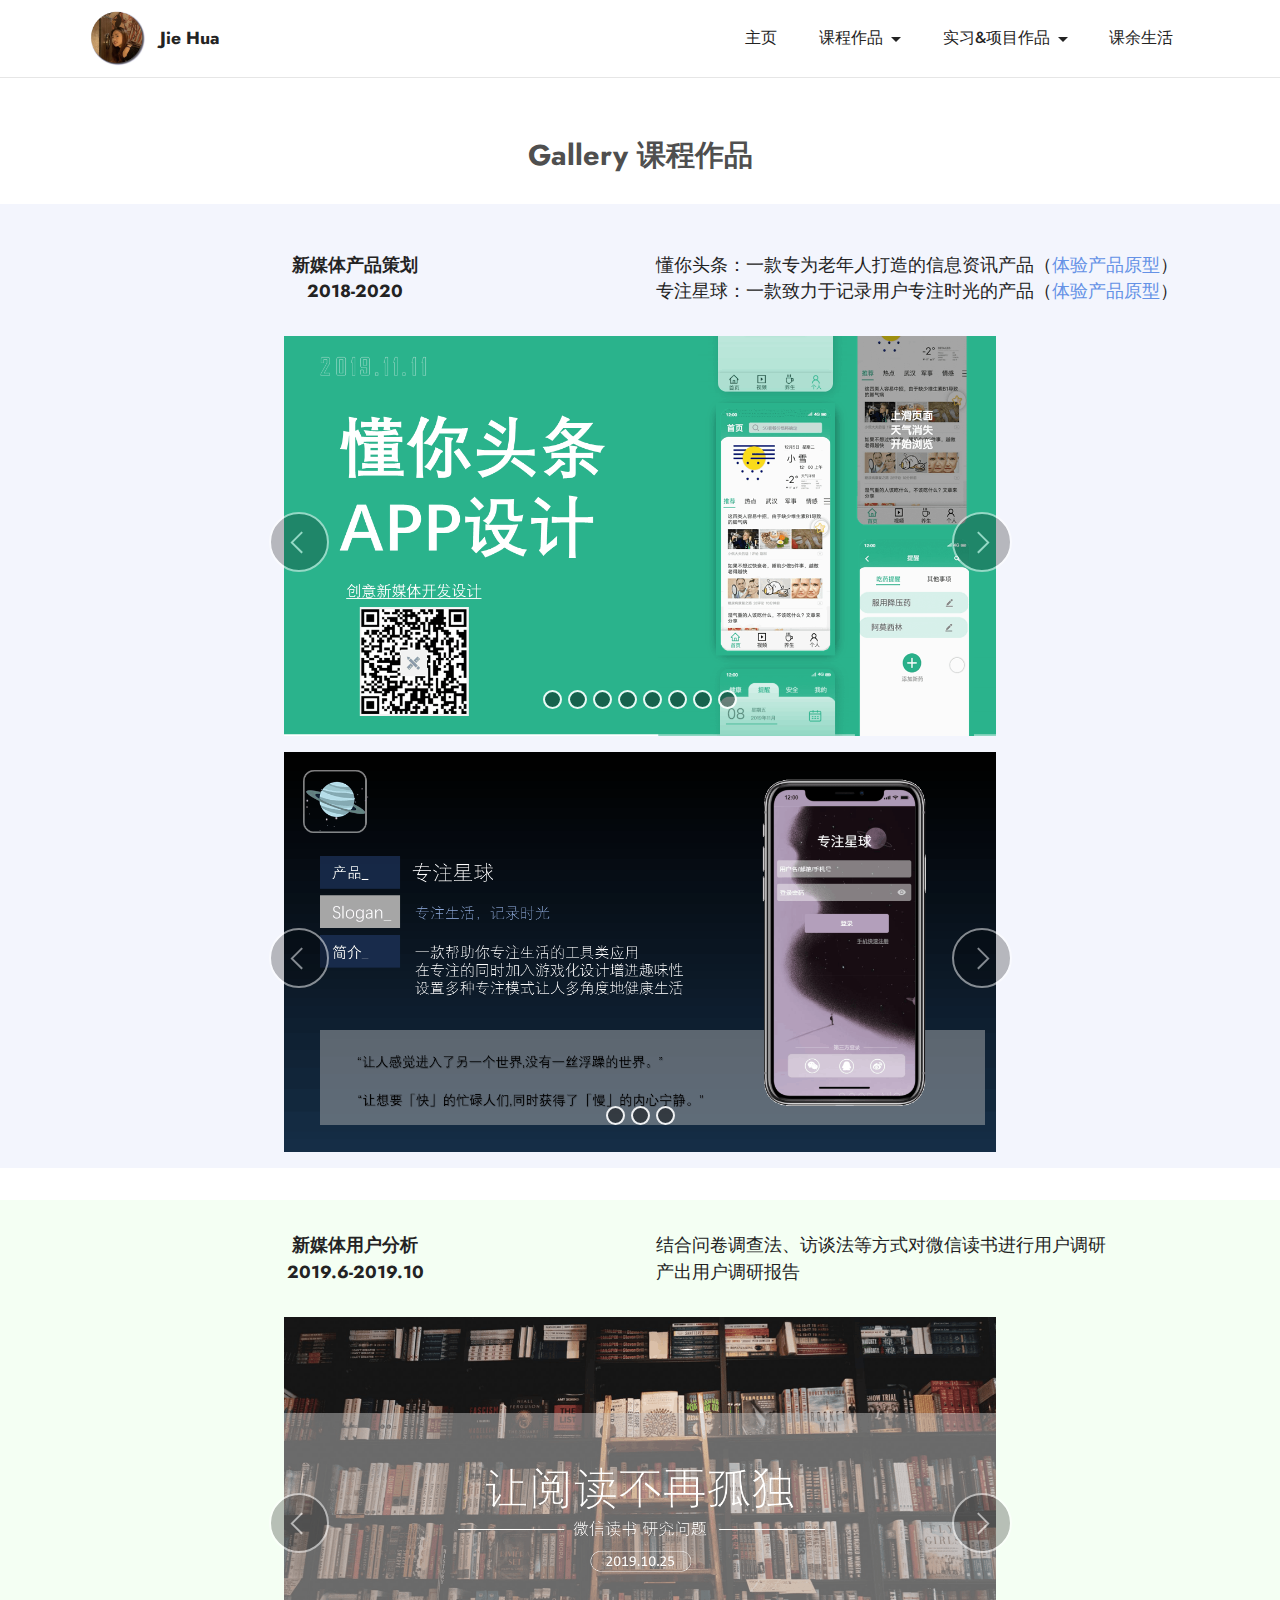
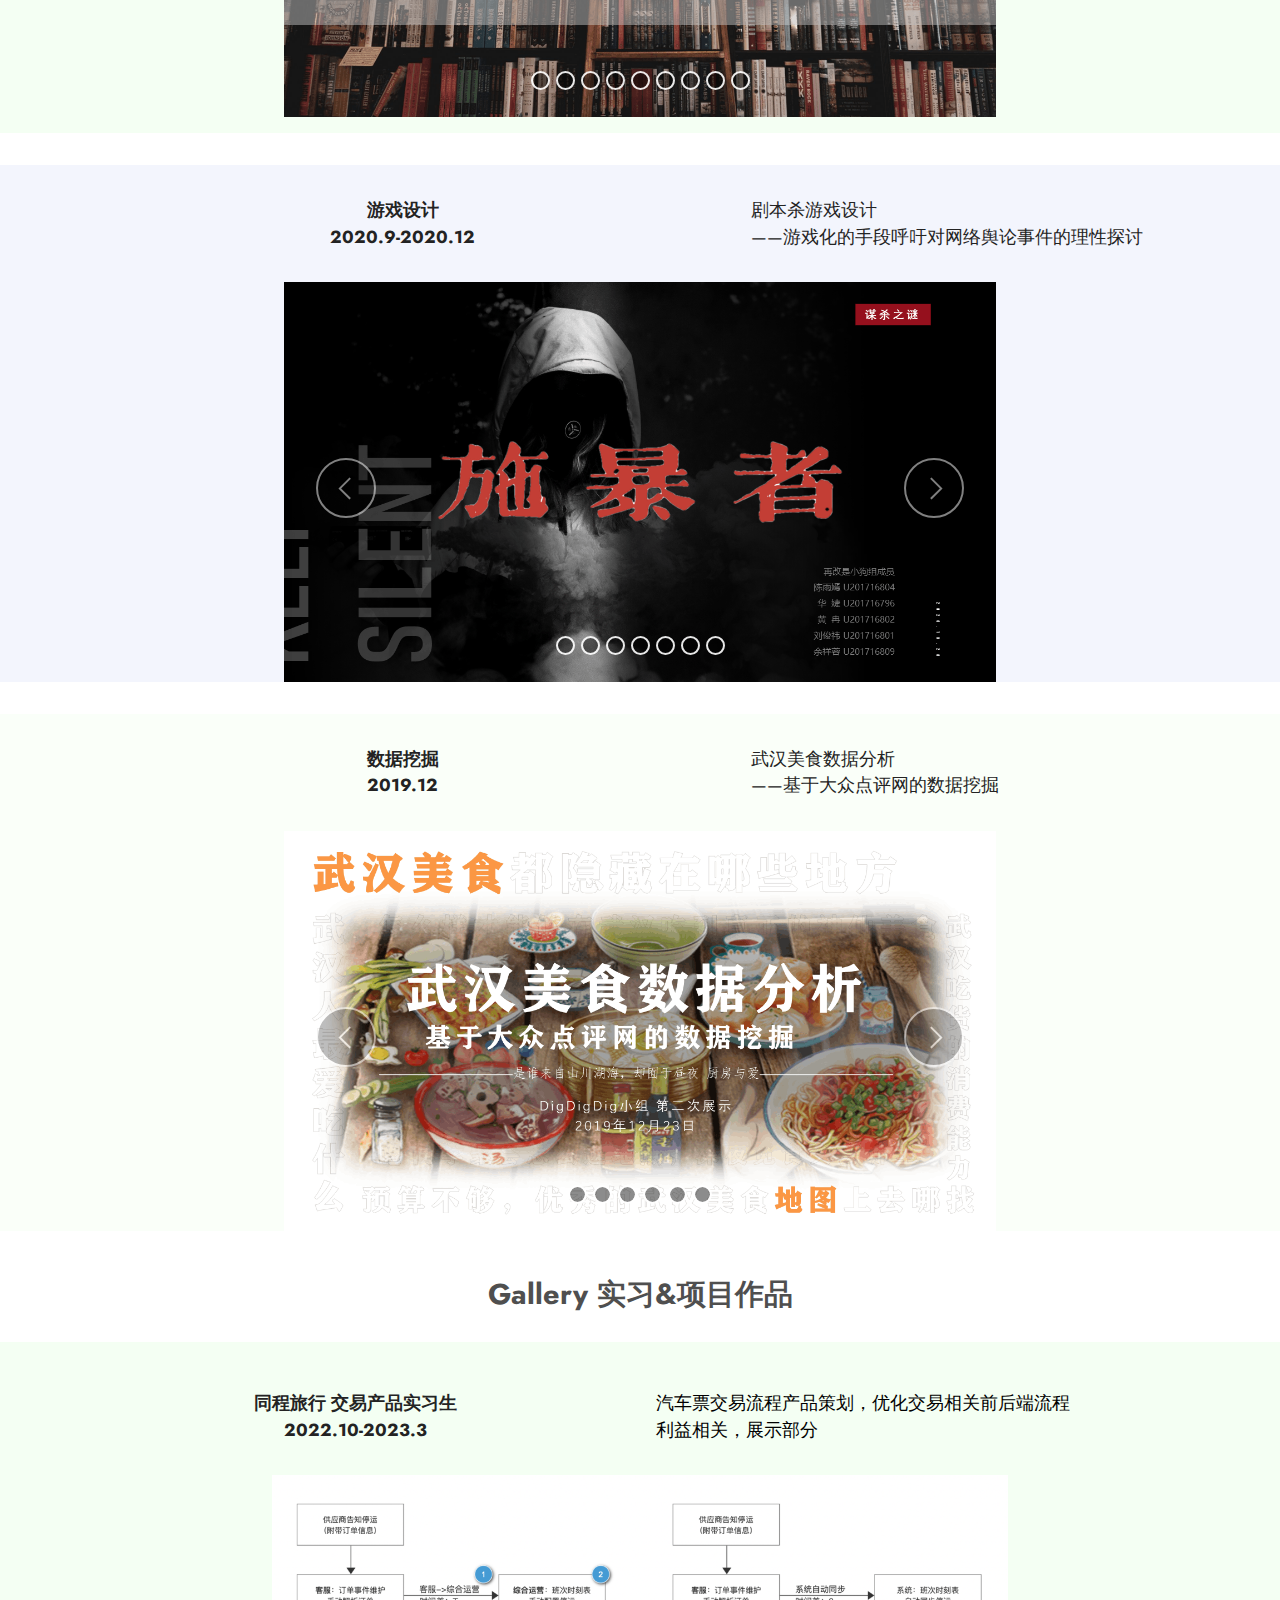
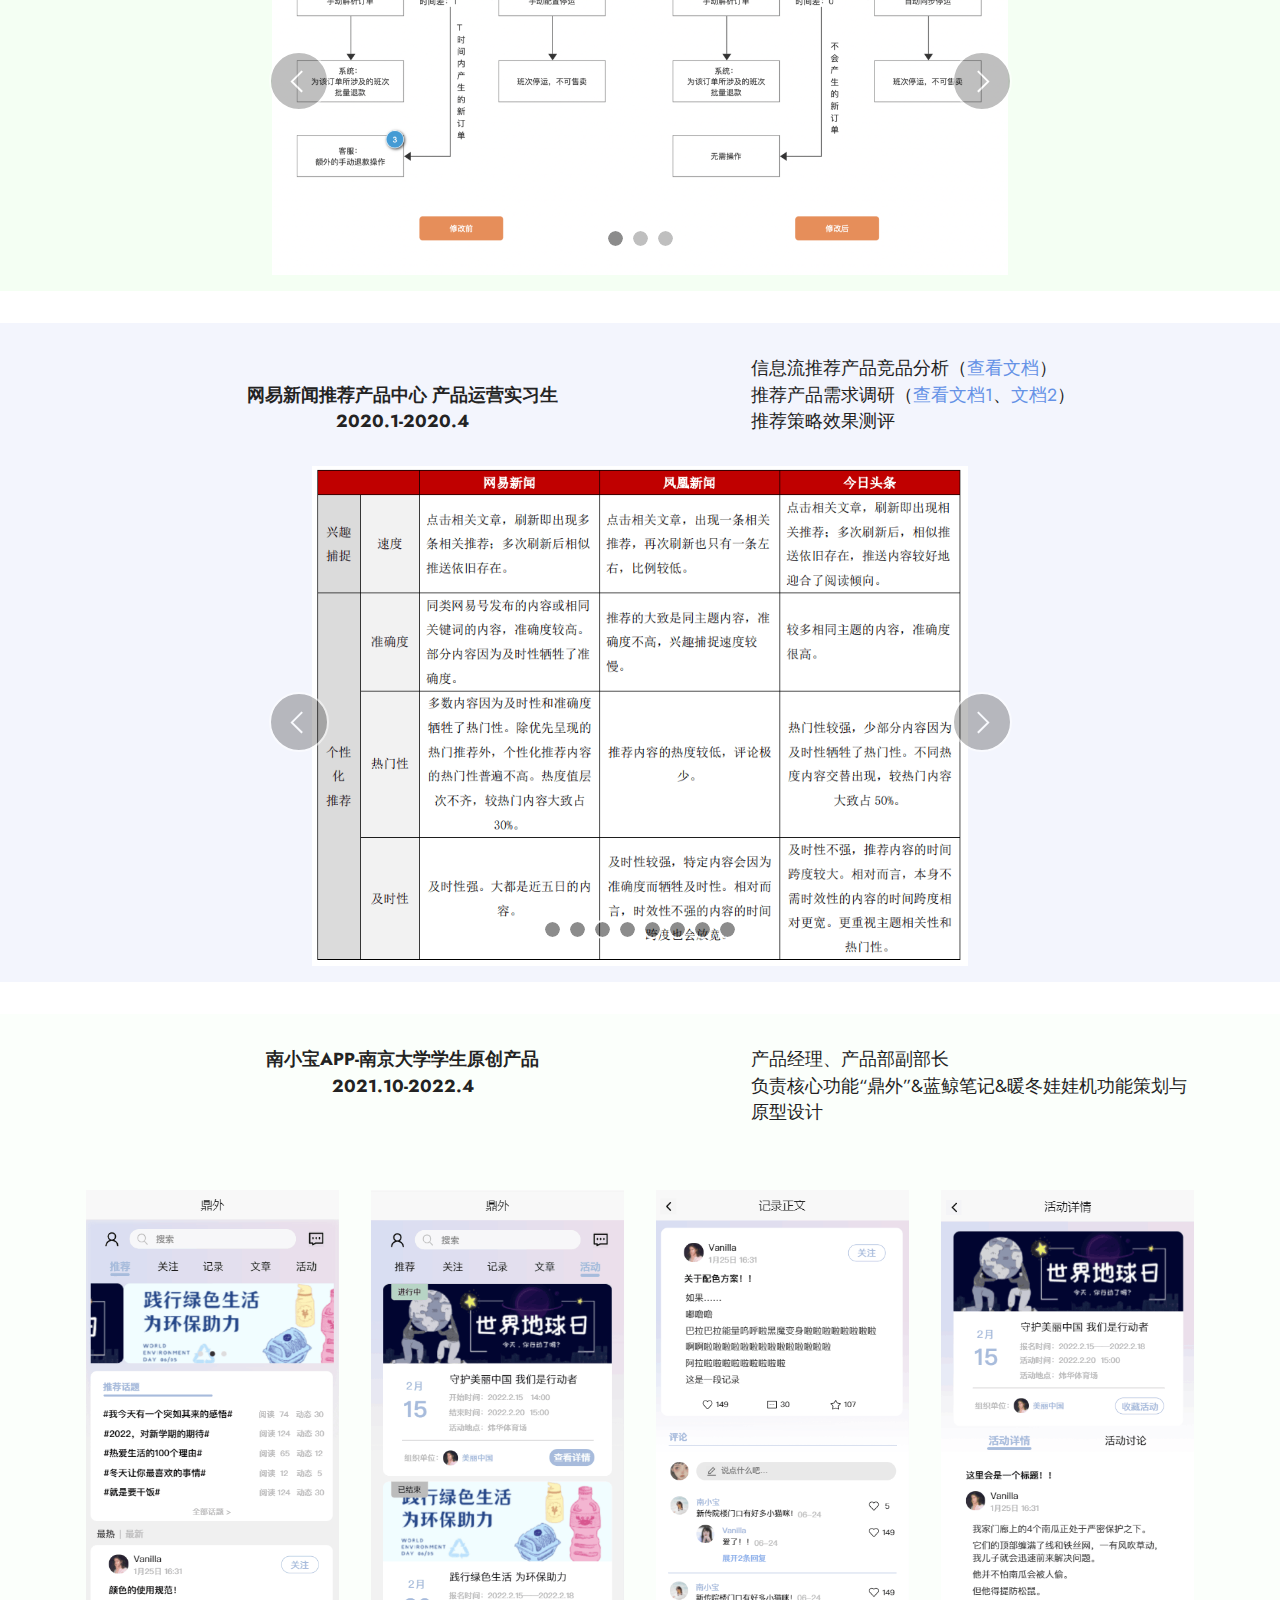
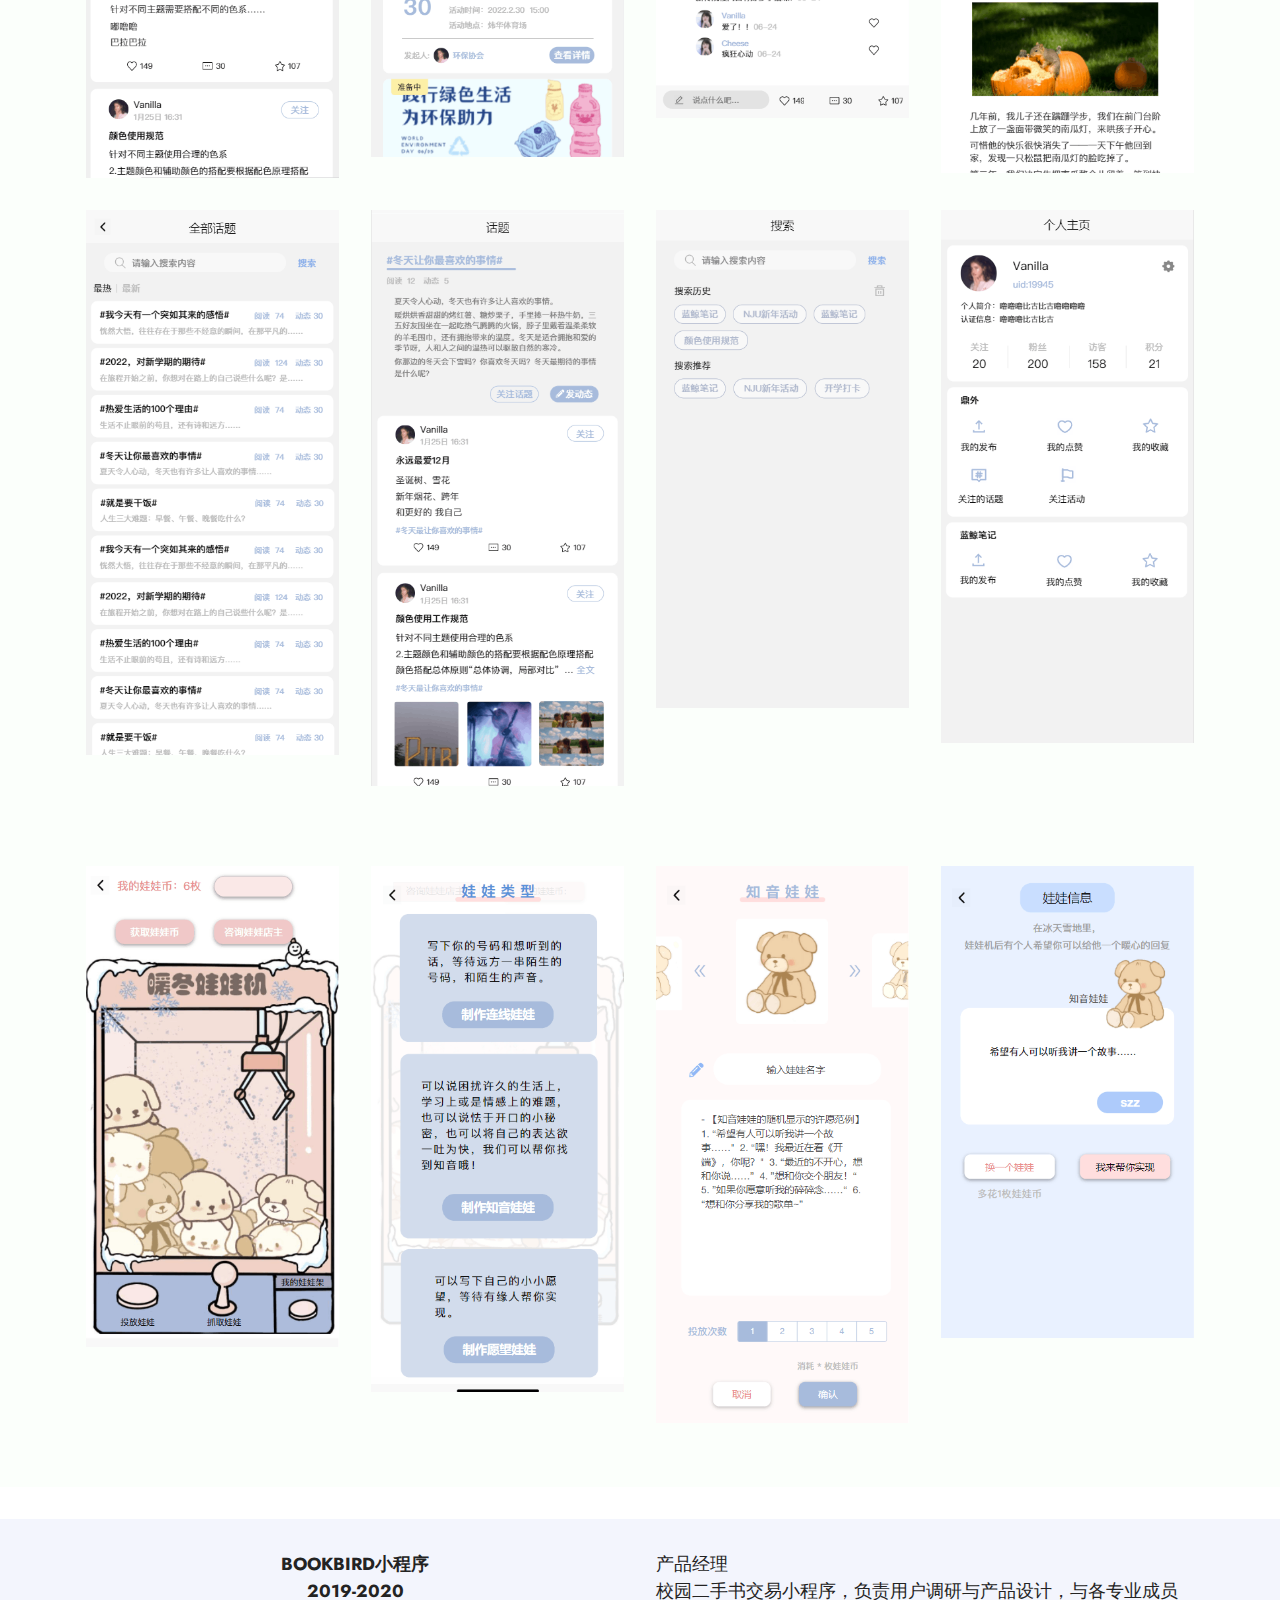
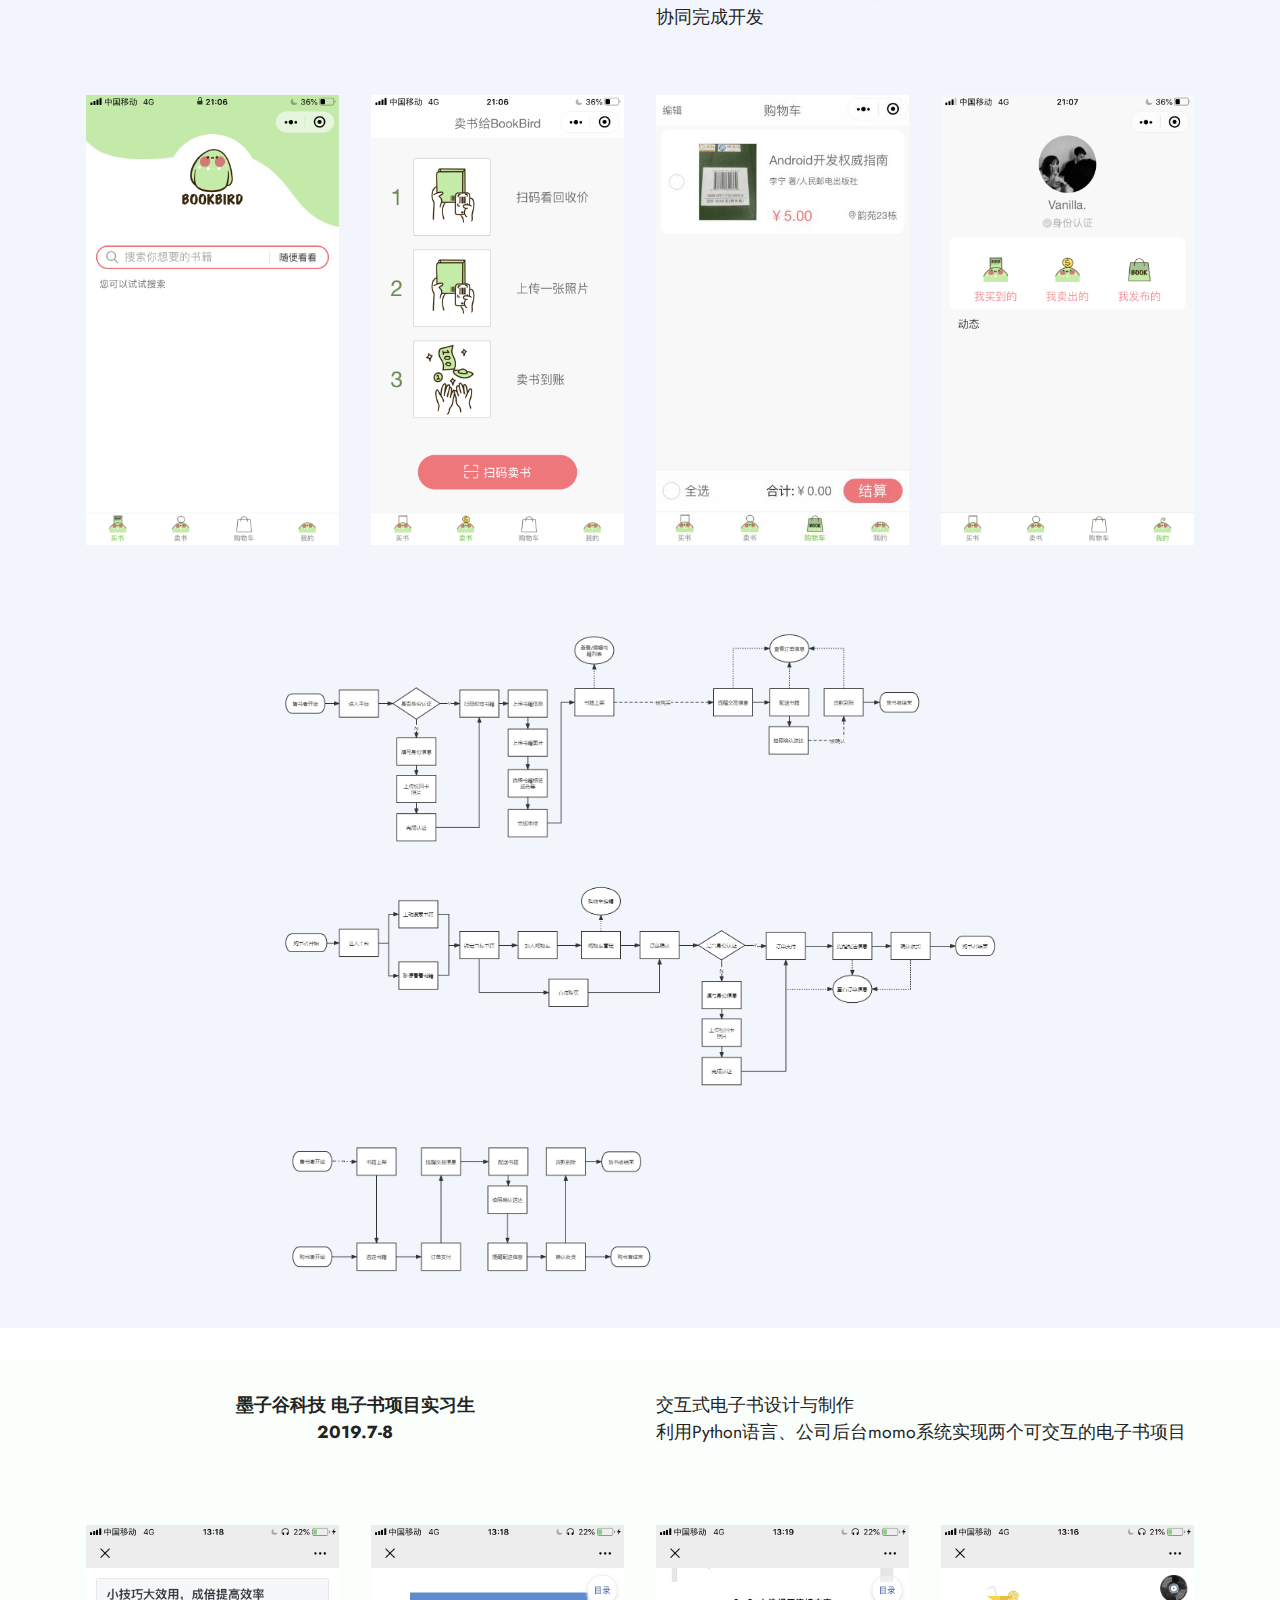
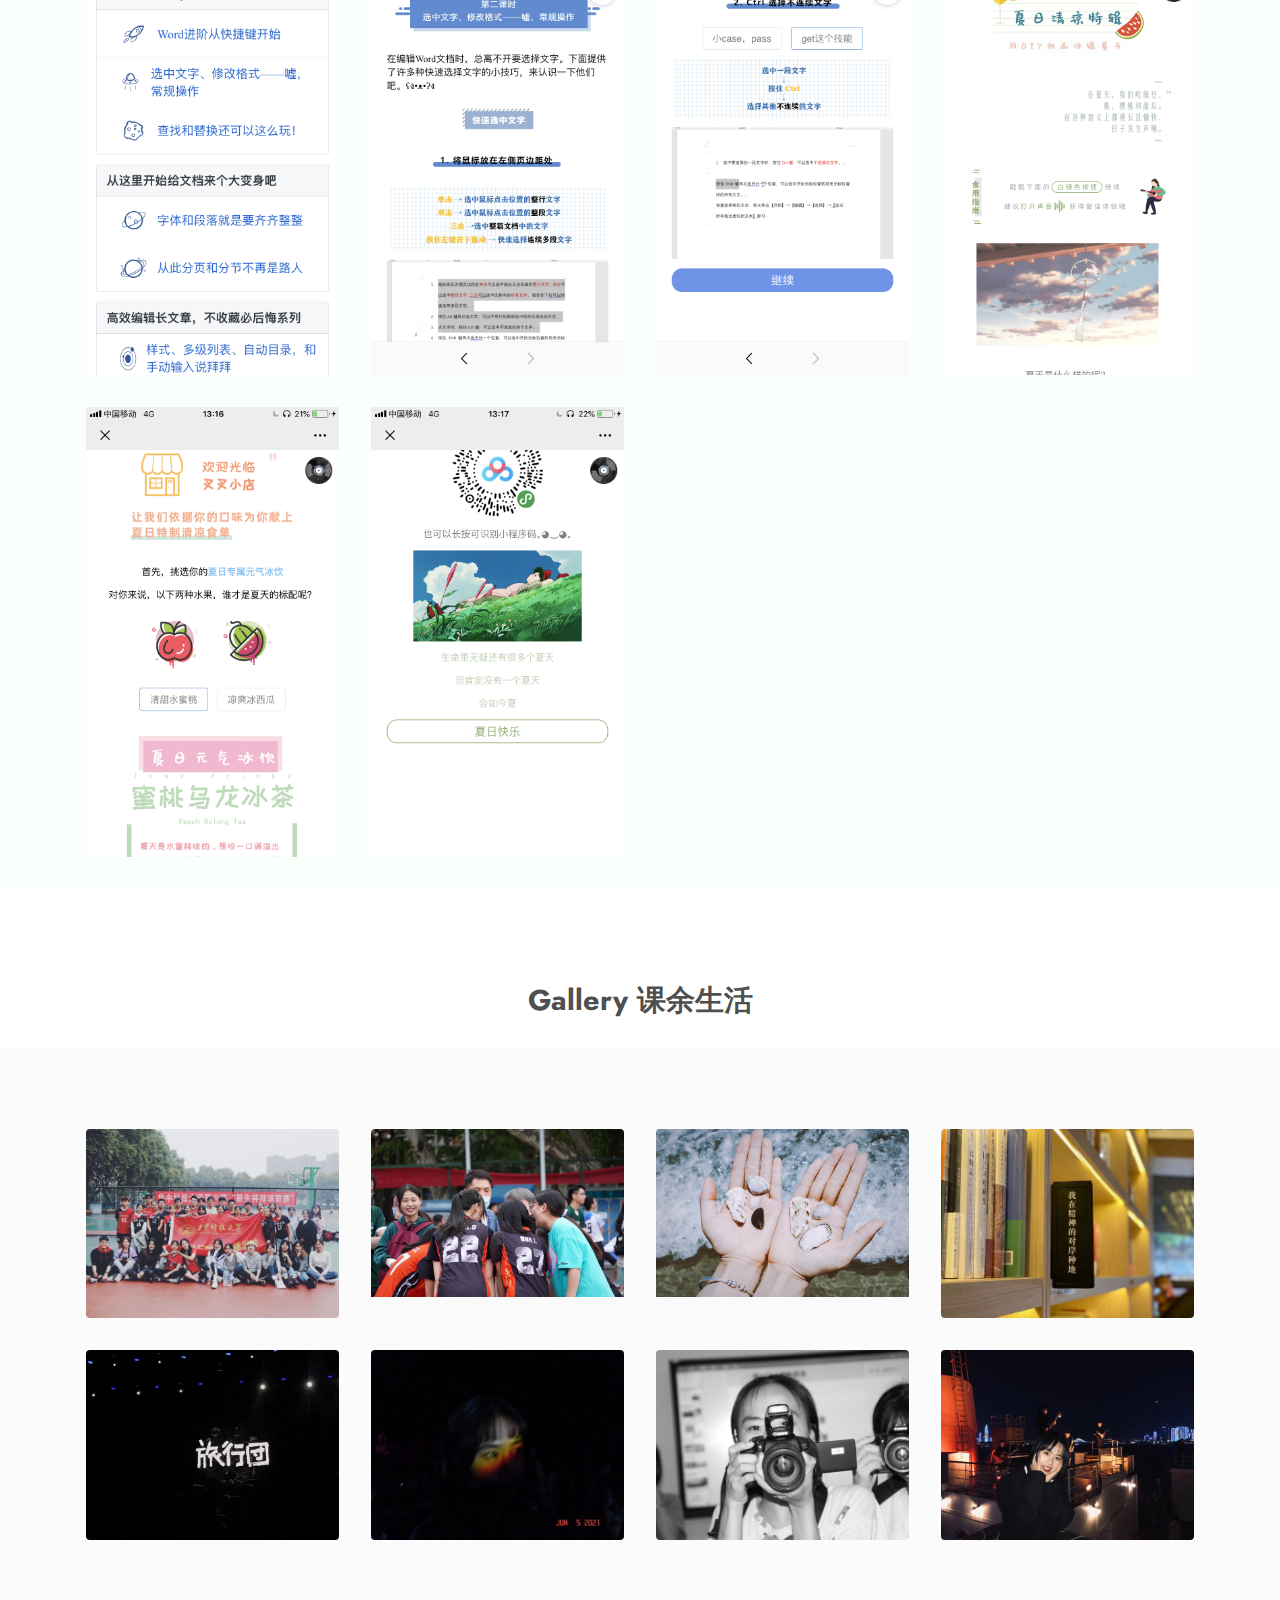
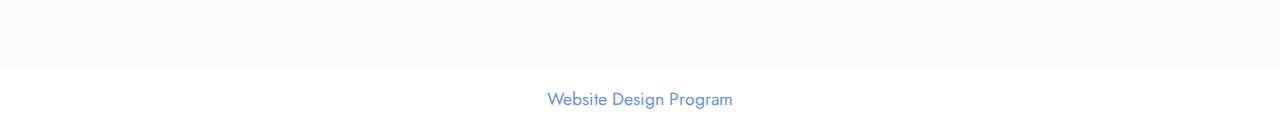
==== commit 52315d96: "Add files via upload" ====
--- a/page1.html
+++ b/page1.html
@@ -95,10 +95,10 @@
     <div class="container">
         <div class="row justify-content-center">
             <div class="col-12 col-md-9">
-                <div class="carousel slide" id="tyWC1phMDF" data-ride="carousel" data-bs-ride="carousel" data-interval="3000" data-bs-interval="3000">
+                <div class="carousel slide" id="tNrD2Wttmw" data-ride="carousel" data-bs-ride="carousel" data-interval="3000" data-bs-interval="3000">
                     
                     <ol class="carousel-indicators">
-                        <li data-slide-to="0" data-bs-slide-to="0" class="active" data-target="#tyWC1phMDF" data-bs-target="#tyWC1phMDF"></li><li data-slide-to="1" data-bs-slide-to="1" class="active" data-target="#tyWC1phMDF" data-bs-target="#tyWC1phMDF"></li><li data-slide-to="2" data-bs-slide-to="2" class="active" data-target="#tyWC1phMDF" data-bs-target="#tyWC1phMDF"></li><li data-slide-to="3" data-bs-slide-to="3" class="active" data-target="#tyWC1phMDF" data-bs-target="#tyWC1phMDF"></li><li data-slide-to="4" data-bs-slide-to="4" class="active" data-target="#tyWC1phMDF" data-bs-target="#tyWC1phMDF"></li><li data-slide-to="5" data-bs-slide-to="5" class="active" data-target="#tyWC1phMDF" data-bs-target="#tyWC1phMDF"></li><li data-slide-to="6" data-bs-slide-to="6" class="active" data-target="#tyWC1phMDF" data-bs-target="#tyWC1phMDF"></li><li data-slide-to="7" data-bs-slide-to="7" class="active" data-target="#tyWC1phMDF" data-bs-target="#tyWC1phMDF"></li>
+                        <li data-slide-to="0" data-bs-slide-to="0" class="active" data-target="#tNrD2Wttmw" data-bs-target="#tNrD2Wttmw"></li><li data-slide-to="1" data-bs-slide-to="1" class="active" data-target="#tNrD2Wttmw" data-bs-target="#tNrD2Wttmw"></li><li data-slide-to="2" data-bs-slide-to="2" class="active" data-target="#tNrD2Wttmw" data-bs-target="#tNrD2Wttmw"></li><li data-slide-to="3" data-bs-slide-to="3" class="active" data-target="#tNrD2Wttmw" data-bs-target="#tNrD2Wttmw"></li><li data-slide-to="4" data-bs-slide-to="4" class="active" data-target="#tNrD2Wttmw" data-bs-target="#tNrD2Wttmw"></li><li data-slide-to="5" data-bs-slide-to="5" class="active" data-target="#tNrD2Wttmw" data-bs-target="#tNrD2Wttmw"></li><li data-slide-to="6" data-bs-slide-to="6" class="active" data-target="#tNrD2Wttmw" data-bs-target="#tNrD2Wttmw"></li><li data-slide-to="7" data-bs-slide-to="7" class="active" data-target="#tNrD2Wttmw" data-bs-target="#tNrD2Wttmw"></li>
                         
                         
                     </ol>
@@ -147,11 +147,11 @@
                         
                         
                     </div>
-                    <a class="carousel-control carousel-control-prev" role="button" data-slide="prev" data-bs-slide="prev" href="#tyWC1phMDF">
+                    <a class="carousel-control carousel-control-prev" role="button" data-slide="prev" data-bs-slide="prev" href="#tNrD2Wttmw">
                         <span class="mobi-mbri mobi-mbri-arrow-prev" aria-hidden="true"></span>
                         <span class="sr-only visually-hidden">Previous</span>
                     </a>
-                    <a class="carousel-control carousel-control-next" role="button" data-slide="next" data-bs-slide="next" href="#tyWC1phMDF">
+                    <a class="carousel-control carousel-control-next" role="button" data-slide="next" data-bs-slide="next" href="#tNrD2Wttmw">
                         <span class="mobi-mbri mobi-mbri-arrow-next" aria-hidden="true"></span>
                         <span class="sr-only visually-hidden">Next</span>
                     </a>
@@ -168,10 +168,10 @@
     <div class="container">
         <div class="row justify-content-center">
             <div class="col-12 col-md-9">
-                <div class="carousel slide" id="tyWC1pFgB7" data-ride="carousel" data-bs-ride="carousel" data-interval="3000" data-bs-interval="3000">
+                <div class="carousel slide" id="tNrD2X6Mcj" data-ride="carousel" data-bs-ride="carousel" data-interval="3000" data-bs-interval="3000">
                     
                     <ol class="carousel-indicators">
-                        <li data-slide-to="0" data-bs-slide-to="0" class="active" data-target="#tyWC1pFgB7" data-bs-target="#tyWC1pFgB7"></li><li data-slide-to="1" data-bs-slide-to="1" class="active" data-target="#tyWC1pFgB7" data-bs-target="#tyWC1pFgB7"></li><li data-slide-to="2" data-bs-slide-to="2" class="active" data-target="#tyWC1pFgB7" data-bs-target="#tyWC1pFgB7"></li>
+                        <li data-slide-to="0" data-bs-slide-to="0" class="active" data-target="#tNrD2X6Mcj" data-bs-target="#tNrD2X6Mcj"></li><li data-slide-to="1" data-bs-slide-to="1" class="active" data-target="#tNrD2X6Mcj" data-bs-target="#tNrD2X6Mcj"></li><li data-slide-to="2" data-bs-slide-to="2" class="active" data-target="#tNrD2X6Mcj" data-bs-target="#tNrD2X6Mcj"></li>
                         
                         
                     </ol>
@@ -195,11 +195,11 @@
                         
                         
                     </div>
-                    <a class="carousel-control carousel-control-prev" role="button" data-slide="prev" data-bs-slide="prev" href="#tyWC1pFgB7">
+                    <a class="carousel-control carousel-control-prev" role="button" data-slide="prev" data-bs-slide="prev" href="#tNrD2X6Mcj">
                         <span class="mobi-mbri mobi-mbri-arrow-prev" aria-hidden="true"></span>
                         <span class="sr-only visually-hidden">Previous</span>
                     </a>
-                    <a class="carousel-control carousel-control-next" role="button" data-slide="next" data-bs-slide="next" href="#tyWC1pFgB7">
+                    <a class="carousel-control carousel-control-next" role="button" data-slide="next" data-bs-slide="next" href="#tNrD2X6Mcj">
                         <span class="mobi-mbri mobi-mbri-arrow-next" aria-hidden="true"></span>
                         <span class="sr-only visually-hidden">Next</span>
                     </a>
@@ -244,10 +244,10 @@
     <div class="container">
         <div class="row justify-content-center">
             <div class="col-12 col-md-9">
-                <div class="carousel slide" id="tyWC1qczln" data-ride="carousel" data-bs-ride="carousel" data-interval="3000" data-bs-interval="3000">
+                <div class="carousel slide" id="tNrD2Ytw9L" data-ride="carousel" data-bs-ride="carousel" data-interval="3000" data-bs-interval="3000">
                     
                     <ol class="carousel-indicators">
-                        <li data-slide-to="0" data-bs-slide-to="0" class="active" data-target="#tyWC1qczln" data-bs-target="#tyWC1qczln"></li><li data-slide-to="1" data-bs-slide-to="1" class="active" data-target="#tyWC1qczln" data-bs-target="#tyWC1qczln"></li><li data-slide-to="2" data-bs-slide-to="2" class="active" data-target="#tyWC1qczln" data-bs-target="#tyWC1qczln"></li><li data-slide-to="3" data-bs-slide-to="3" class="active" data-target="#tyWC1qczln" data-bs-target="#tyWC1qczln"></li><li data-slide-to="4" data-bs-slide-to="4" class="active" data-target="#tyWC1qczln" data-bs-target="#tyWC1qczln"></li><li data-slide-to="5" data-bs-slide-to="5" class="active" data-target="#tyWC1qczln" data-bs-target="#tyWC1qczln"></li><li data-slide-to="6" data-bs-slide-to="6" class="active" data-target="#tyWC1qczln" data-bs-target="#tyWC1qczln"></li><li data-slide-to="7" data-bs-slide-to="7" class="active" data-target="#tyWC1qczln" data-bs-target="#tyWC1qczln"></li><li data-slide-to="8" data-bs-slide-to="8" class="active" data-target="#tyWC1qczln" data-bs-target="#tyWC1qczln"></li>
+                        <li data-slide-to="0" data-bs-slide-to="0" class="active" data-target="#tNrD2Ytw9L" data-bs-target="#tNrD2Ytw9L"></li><li data-slide-to="1" data-bs-slide-to="1" class="active" data-target="#tNrD2Ytw9L" data-bs-target="#tNrD2Ytw9L"></li><li data-slide-to="2" data-bs-slide-to="2" class="active" data-target="#tNrD2Ytw9L" data-bs-target="#tNrD2Ytw9L"></li><li data-slide-to="3" data-bs-slide-to="3" class="active" data-target="#tNrD2Ytw9L" data-bs-target="#tNrD2Ytw9L"></li><li data-slide-to="4" data-bs-slide-to="4" class="active" data-target="#tNrD2Ytw9L" data-bs-target="#tNrD2Ytw9L"></li><li data-slide-to="5" data-bs-slide-to="5" class="active" data-target="#tNrD2Ytw9L" data-bs-target="#tNrD2Ytw9L"></li><li data-slide-to="6" data-bs-slide-to="6" class="active" data-target="#tNrD2Ytw9L" data-bs-target="#tNrD2Ytw9L"></li><li data-slide-to="7" data-bs-slide-to="7" class="active" data-target="#tNrD2Ytw9L" data-bs-target="#tNrD2Ytw9L"></li><li data-slide-to="8" data-bs-slide-to="8" class="active" data-target="#tNrD2Ytw9L" data-bs-target="#tNrD2Ytw9L"></li>
                         
                         
                     </ol>
@@ -301,11 +301,11 @@
                         
                         
                     </div>
-                    <a class="carousel-control carousel-control-prev" role="button" data-slide="prev" data-bs-slide="prev" href="#tyWC1qczln">
+                    <a class="carousel-control carousel-control-prev" role="button" data-slide="prev" data-bs-slide="prev" href="#tNrD2Ytw9L">
                         <span class="mobi-mbri mobi-mbri-arrow-prev" aria-hidden="true"></span>
                         <span class="sr-only visually-hidden">Previous</span>
                     </a>
-                    <a class="carousel-control carousel-control-next" role="button" data-slide="next" data-bs-slide="next" href="#tyWC1qczln">
+                    <a class="carousel-control carousel-control-next" role="button" data-slide="next" data-bs-slide="next" href="#tNrD2Ytw9L">
                         <span class="mobi-mbri mobi-mbri-arrow-next" aria-hidden="true"></span>
                         <span class="sr-only visually-hidden">Next</span>
                     </a>
@@ -350,10 +350,10 @@
     <div class="container">
         <div class="row justify-content-center">
             <div class="col-12 col-md-8">
-                <div class="carousel slide" id="tyWC1qQrMK" data-ride="carousel" data-bs-ride="carousel" data-interval="3000" data-bs-interval="3000">
+                <div class="carousel slide" id="tNrD2Zhi5y" data-ride="carousel" data-bs-ride="carousel" data-interval="3000" data-bs-interval="3000">
                     
                     <ol class="carousel-indicators">
-                        <li data-slide-to="0" data-bs-slide-to="0" class="active" data-target="#tyWC1qQrMK" data-bs-target="#tyWC1qQrMK"></li><li data-slide-to="1" data-bs-slide-to="1" class="active" data-target="#tyWC1qQrMK" data-bs-target="#tyWC1qQrMK"></li><li data-slide-to="2" data-bs-slide-to="2" class="active" data-target="#tyWC1qQrMK" data-bs-target="#tyWC1qQrMK"></li><li data-slide-to="3" data-bs-slide-to="3" class="active" data-target="#tyWC1qQrMK" data-bs-target="#tyWC1qQrMK"></li><li data-slide-to="4" data-bs-slide-to="4" class="active" data-target="#tyWC1qQrMK" data-bs-target="#tyWC1qQrMK"></li><li data-slide-to="5" data-bs-slide-to="5" class="active" data-target="#tyWC1qQrMK" data-bs-target="#tyWC1qQrMK"></li><li data-slide-to="6" data-bs-slide-to="6" class="active" data-target="#tyWC1qQrMK" data-bs-target="#tyWC1qQrMK"></li>
+                        <li data-slide-to="0" data-bs-slide-to="0" class="active" data-target="#tNrD2Zhi5y" data-bs-target="#tNrD2Zhi5y"></li><li data-slide-to="1" data-bs-slide-to="1" class="active" data-target="#tNrD2Zhi5y" data-bs-target="#tNrD2Zhi5y"></li><li data-slide-to="2" data-bs-slide-to="2" class="active" data-target="#tNrD2Zhi5y" data-bs-target="#tNrD2Zhi5y"></li><li data-slide-to="3" data-bs-slide-to="3" class="active" data-target="#tNrD2Zhi5y" data-bs-target="#tNrD2Zhi5y"></li><li data-slide-to="4" data-bs-slide-to="4" class="active" data-target="#tNrD2Zhi5y" data-bs-target="#tNrD2Zhi5y"></li><li data-slide-to="5" data-bs-slide-to="5" class="active" data-target="#tNrD2Zhi5y" data-bs-target="#tNrD2Zhi5y"></li><li data-slide-to="6" data-bs-slide-to="6" class="active" data-target="#tNrD2Zhi5y" data-bs-target="#tNrD2Zhi5y"></li>
                         
                         
                     </ol>
@@ -397,11 +397,11 @@
                         
                         
                     </div>
-                    <a class="carousel-control carousel-control-prev" role="button" data-slide="prev" data-bs-slide="prev" href="#tyWC1qQrMK">
+                    <a class="carousel-control carousel-control-prev" role="button" data-slide="prev" data-bs-slide="prev" href="#tNrD2Zhi5y">
                         <span class="mobi-mbri mobi-mbri-arrow-prev" aria-hidden="true"></span>
                         <span class="sr-only visually-hidden">Previous</span>
                     </a>
-                    <a class="carousel-control carousel-control-next" role="button" data-slide="next" data-bs-slide="next" href="#tyWC1qQrMK">
+                    <a class="carousel-control carousel-control-next" role="button" data-slide="next" data-bs-slide="next" href="#tNrD2Zhi5y">
                         <span class="mobi-mbri mobi-mbri-arrow-next" aria-hidden="true"></span>
                         <span class="sr-only visually-hidden">Next</span>
                     </a>
@@ -446,10 +446,10 @@
     <div class="container">
         <div class="row justify-content-center">
             <div class="col-12 col-md-8">
-                <div class="carousel slide" id="tyWC1rssVk" data-ride="carousel" data-bs-ride="carousel" data-interval="3000" data-bs-interval="3000">
+                <div class="carousel slide" id="tNrD2ZUtT6" data-ride="carousel" data-bs-ride="carousel" data-interval="3000" data-bs-interval="3000">
                     
                     <ol class="carousel-indicators">
-                        <li data-slide-to="0" data-bs-slide-to="0" class="active" data-target="#tyWC1rssVk" data-bs-target="#tyWC1rssVk"></li><li data-slide-to="1" data-bs-slide-to="1" class="active" data-target="#tyWC1rssVk" data-bs-target="#tyWC1rssVk"></li><li data-slide-to="2" data-bs-slide-to="2" class="active" data-target="#tyWC1rssVk" data-bs-target="#tyWC1rssVk"></li><li data-slide-to="3" data-bs-slide-to="3" class="active" data-target="#tyWC1rssVk" data-bs-target="#tyWC1rssVk"></li><li data-slide-to="4" data-bs-slide-to="4" class="active" data-target="#tyWC1rssVk" data-bs-target="#tyWC1rssVk"></li><li data-slide-to="5" data-bs-slide-to="5" class="active" data-target="#tyWC1rssVk" data-bs-target="#tyWC1rssVk"></li>
+                        <li data-slide-to="0" data-bs-slide-to="0" class="active" data-target="#tNrD2ZUtT6" data-bs-target="#tNrD2ZUtT6"></li><li data-slide-to="1" data-bs-slide-to="1" class="active" data-target="#tNrD2ZUtT6" data-bs-target="#tNrD2ZUtT6"></li><li data-slide-to="2" data-bs-slide-to="2" class="active" data-target="#tNrD2ZUtT6" data-bs-target="#tNrD2ZUtT6"></li><li data-slide-to="3" data-bs-slide-to="3" class="active" data-target="#tNrD2ZUtT6" data-bs-target="#tNrD2ZUtT6"></li><li data-slide-to="4" data-bs-slide-to="4" class="active" data-target="#tNrD2ZUtT6" data-bs-target="#tNrD2ZUtT6"></li><li data-slide-to="5" data-bs-slide-to="5" class="active" data-target="#tNrD2ZUtT6" data-bs-target="#tNrD2ZUtT6"></li>
                         
                         
                     </ol>
@@ -488,11 +488,11 @@
                             </div>
                         </div>
                     </div>
-                    <a class="carousel-control carousel-control-prev" role="button" data-slide="prev" data-bs-slide="prev" href="#tyWC1rssVk">
+                    <a class="carousel-control carousel-control-prev" role="button" data-slide="prev" data-bs-slide="prev" href="#tNrD2ZUtT6">
                         <span class="mobi-mbri mobi-mbri-arrow-prev" aria-hidden="true"></span>
                         <span class="sr-only visually-hidden">Previous</span>
                     </a>
-                    <a class="carousel-control carousel-control-next" role="button" data-slide="next" data-bs-slide="next" href="#tyWC1rssVk">
+                    <a class="carousel-control carousel-control-next" role="button" data-slide="next" data-bs-slide="next" href="#tNrD2ZUtT6">
                         <span class="mobi-mbri mobi-mbri-arrow-next" aria-hidden="true"></span>
                         <span class="sr-only visually-hidden">Next</span>
                     </a>
@@ -538,10 +538,10 @@
     <div class="container">
         <div class="row justify-content-center">
             <div class="col-12 col-md-9">
-                <div class="carousel slide" id="tyWC1s3fIU" data-ride="carousel" data-bs-ride="carousel" data-interval="3000" data-bs-interval="3000">
+                <div class="carousel slide" id="tNrD30CtUl" data-ride="carousel" data-bs-ride="carousel" data-interval="3000" data-bs-interval="3000">
                     
                     <ol class="carousel-indicators">
-                        <li data-slide-to="0" data-bs-slide-to="0" class="active" data-target="#tyWC1s3fIU" data-bs-target="#tyWC1s3fIU"></li><li data-slide-to="1" data-bs-slide-to="1" class="" data-target="#tyWC1s3fIU" data-bs-target="#tyWC1s3fIU"></li><li data-slide-to="2" data-bs-slide-to="2" class="" data-target="#tyWC1s3fIU" data-bs-target="#tyWC1s3fIU"></li>
+                        <li data-slide-to="0" data-bs-slide-to="0" class="active" data-target="#tNrD30CtUl" data-bs-target="#tNrD30CtUl"></li><li data-slide-to="1" data-bs-slide-to="1" class="" data-target="#tNrD30CtUl" data-bs-target="#tNrD30CtUl"></li><li data-slide-to="2" data-bs-slide-to="2" class="" data-target="#tNrD30CtUl" data-bs-target="#tNrD30CtUl"></li>
                         
                         
                     </ol>
@@ -565,11 +565,11 @@
                         
                         
                     </div>
-                    <a class="carousel-control carousel-control-prev" role="button" data-slide="prev" data-bs-slide="prev" href="#tyWC1s3fIU">
+                    <a class="carousel-control carousel-control-prev" role="button" data-slide="prev" data-bs-slide="prev" href="#tNrD30CtUl">
                         <span class="mobi-mbri mobi-mbri-arrow-prev" aria-hidden="true"></span>
                         <span class="sr-only visually-hidden">Previous</span>
                     </a>
-                    <a class="carousel-control carousel-control-next" role="button" data-slide="next" data-bs-slide="next" href="#tyWC1s3fIU">
+                    <a class="carousel-control carousel-control-next" role="button" data-slide="next" data-bs-slide="next" href="#tNrD30CtUl">
                         <span class="mobi-mbri mobi-mbri-arrow-next" aria-hidden="true"></span>
                         <span class="sr-only visually-hidden">Next</span>
                     </a>
@@ -614,10 +614,10 @@
     <div class="container">
         <div class="row justify-content-center">
             <div class="col-12 col-md-9">
-                <div class="carousel slide" id="tyWC1sANjw" data-ride="carousel" data-bs-ride="carousel" data-interval="3000" data-bs-interval="3000">
+                <div class="carousel slide" id="tNrD31qb4N" data-ride="carousel" data-bs-ride="carousel" data-interval="3000" data-bs-interval="3000">
                     
                     <ol class="carousel-indicators">
-                        <li data-slide-to="0" data-bs-slide-to="0" class="active" data-target="#tyWC1sANjw" data-bs-target="#tyWC1sANjw"></li><li data-slide-to="1" data-bs-slide-to="1" class="active" data-target="#tyWC1sANjw" data-bs-target="#tyWC1sANjw"></li><li data-slide-to="2" data-bs-slide-to="2" class="active" data-target="#tyWC1sANjw" data-bs-target="#tyWC1sANjw"></li><li data-slide-to="3" data-bs-slide-to="3" class="active" data-target="#tyWC1sANjw" data-bs-target="#tyWC1sANjw"></li><li data-slide-to="4" data-bs-slide-to="4" class="active" data-target="#tyWC1sANjw" data-bs-target="#tyWC1sANjw"></li><li data-slide-to="5" data-bs-slide-to="5" class="active" data-target="#tyWC1sANjw" data-bs-target="#tyWC1sANjw"></li><li data-slide-to="6" data-bs-slide-to="6" class="active" data-target="#tyWC1sANjw" data-bs-target="#tyWC1sANjw"></li><li data-slide-to="7" data-bs-slide-to="7" class="active" data-target="#tyWC1sANjw" data-bs-target="#tyWC1sANjw"></li>
+                        <li data-slide-to="0" data-bs-slide-to="0" class="active" data-target="#tNrD31qb4N" data-bs-target="#tNrD31qb4N"></li><li data-slide-to="1" data-bs-slide-to="1" class="active" data-target="#tNrD31qb4N" data-bs-target="#tNrD31qb4N"></li><li data-slide-to="2" data-bs-slide-to="2" class="active" data-target="#tNrD31qb4N" data-bs-target="#tNrD31qb4N"></li><li data-slide-to="3" data-bs-slide-to="3" class="active" data-target="#tNrD31qb4N" data-bs-target="#tNrD31qb4N"></li><li data-slide-to="4" data-bs-slide-to="4" class="active" data-target="#tNrD31qb4N" data-bs-target="#tNrD31qb4N"></li><li data-slide-to="5" data-bs-slide-to="5" class="active" data-target="#tNrD31qb4N" data-bs-target="#tNrD31qb4N"></li><li data-slide-to="6" data-bs-slide-to="6" class="active" data-target="#tNrD31qb4N" data-bs-target="#tNrD31qb4N"></li><li data-slide-to="7" data-bs-slide-to="7" class="active" data-target="#tNrD31qb4N" data-bs-target="#tNrD31qb4N"></li>
                         
                         
                     </ol>
@@ -666,11 +666,11 @@
                         
                         
                     </div>
-                    <a class="carousel-control carousel-control-prev" role="button" data-slide="prev" data-bs-slide="prev" href="#tyWC1sANjw">
+                    <a class="carousel-control carousel-control-prev" role="button" data-slide="prev" data-bs-slide="prev" href="#tNrD31qb4N">
                         <span class="mobi-mbri mobi-mbri-arrow-prev" aria-hidden="true"></span>
                         <span class="sr-only visually-hidden">Previous</span>
                     </a>
-                    <a class="carousel-control carousel-control-next" role="button" data-slide="next" data-bs-slide="next" href="#tyWC1sANjw">
+                    <a class="carousel-control carousel-control-next" role="button" data-slide="next" data-bs-slide="next" href="#tNrD31qb4N">
                         <span class="mobi-mbri mobi-mbri-arrow-next" aria-hidden="true"></span>
                         <span class="sr-only visually-hidden">Next</span>
                     </a>
@@ -717,16 +717,16 @@
         
         <div class="row mbr-gallery mt-4">
             <div class="col-12 col-md-6 col-lg-3 item gallery-image active">
-                <div class="item-wrapper" data-toggle="modal" data-bs-toggle="modal" data-target="#tyWC1tcHPc-modal" data-bs-target="#tyWC1tcHPc-modal">
-                    <img class="w-100" src="assets/images/1654754535774-382x888.png" alt="" data-slide-to="0" data-bs-slide-to="0" data-target="#lb-tyWC1tcHPc" data-bs-target="#lb-tyWC1tcHPc">
-                    <div class="icon-wrapper">
-                        <span class="mobi-mbri mobi-mbri-search mbr-iconfont mbr-iconfont-btn"></span>
-                    </div>
-                </div>
-                
-            </div><div class="col-12 col-md-6 col-lg-3 item gallery-image">
-                <div class="item-wrapper" data-toggle="modal" data-bs-toggle="modal" data-target="#tyWC1tcHPc-modal" data-bs-target="#tyWC1tcHPc-modal">
-                    <img class="w-100" src="assets/images/1654776522238-384x861.png" alt="" data-slide-to="1" data-bs-slide-to="1" data-target="#lb-tyWC1tcHPc" data-bs-target="#lb-tyWC1tcHPc">
+                <div class="item-wrapper" data-toggle="modal" data-bs-toggle="modal" data-target="#tNrD32qqlR-modal" data-bs-target="#tNrD32qqlR-modal">
+                    <img class="w-100" src="assets/images/1654754535774-382x888.png" alt="" data-slide-to="0" data-bs-slide-to="0" data-target="#lb-tNrD32qqlR" data-bs-target="#lb-tNrD32qqlR">
+                    <div class="icon-wrapper">
+                        <span class="mobi-mbri mobi-mbri-search mbr-iconfont mbr-iconfont-btn"></span>
+                    </div>
+                </div>
+                
+            </div><div class="col-12 col-md-6 col-lg-3 item gallery-image">
+                <div class="item-wrapper" data-toggle="modal" data-bs-toggle="modal" data-target="#tNrD32qqlR-modal" data-bs-target="#tNrD32qqlR-modal">
+                    <img class="w-100" src="assets/images/1654776522238-384x861.png" alt="" data-slide-to="1" data-bs-slide-to="1" data-target="#lb-tNrD32qqlR" data-bs-target="#lb-tNrD32qqlR">
                     <div class="icon-wrapper">
                         <span class="mobi-mbri mobi-mbri-search mbr-iconfont mbr-iconfont-btn"></span>
                     </div>
@@ -736,61 +736,61 @@
             
             
             <div class="col-12 col-md-6 col-lg-3 item gallery-image">
-                <div class="item-wrapper" data-toggle="modal" data-bs-toggle="modal" data-target="#tyWC1tcHPc-modal" data-bs-target="#tyWC1tcHPc-modal">
-                    <img class="w-100" src="assets/images/1654754734446-383x800.png" alt="" data-slide-to="2" data-bs-slide-to="2" data-target="#lb-tyWC1tcHPc" data-bs-target="#lb-tyWC1tcHPc">
-                    <div class="icon-wrapper">
-                        <span class="mobi-mbri mobi-mbri-search mbr-iconfont mbr-iconfont-btn"></span>
-                    </div>
-                </div>
-                
-            </div><div class="col-12 col-md-6 col-lg-3 item gallery-image">
-                <div class="item-wrapper" data-toggle="modal" data-bs-toggle="modal" data-target="#tyWC1tcHPc-modal" data-bs-target="#tyWC1tcHPc-modal">
-                    <img class="w-100" src="assets/images/1654776726510-383x883.png" alt="" data-slide-to="3" data-bs-slide-to="3" data-target="#lb-tyWC1tcHPc" data-bs-target="#lb-tyWC1tcHPc">
-                    <div class="icon-wrapper">
-                        <span class="mobi-mbri mobi-mbri-search mbr-iconfont mbr-iconfont-btn"></span>
-                    </div>
-                </div>
-                
-            </div><div class="col-12 col-md-6 col-lg-3 item gallery-image">
-                <div class="item-wrapper" data-toggle="modal" data-bs-toggle="modal" data-target="#tyWC1tcHPc-modal" data-bs-target="#tyWC1tcHPc-modal">
-                    <img class="w-100" src="assets/images/1654754658343-382x823.png" alt="" data-slide-to="4" data-bs-slide-to="4" data-target="#lb-tyWC1tcHPc" data-bs-target="#lb-tyWC1tcHPc">
-                    <div class="icon-wrapper">
-                        <span class="mobi-mbri mobi-mbri-search mbr-iconfont mbr-iconfont-btn"></span>
-                    </div>
-                </div>
-                
-            </div><div class="col-12 col-md-6 col-lg-3 item gallery-image">
-                <div class="item-wrapper" data-toggle="modal" data-bs-toggle="modal" data-target="#tyWC1tcHPc-modal" data-bs-target="#tyWC1tcHPc-modal">
-                    <img class="w-100" src="assets/images/1654776620034-385x877.png" alt="" data-slide-to="5" data-bs-slide-to="5" data-target="#lb-tyWC1tcHPc" data-bs-target="#lb-tyWC1tcHPc">
-                    <div class="icon-wrapper">
-                        <span class="mobi-mbri mobi-mbri-search mbr-iconfont mbr-iconfont-btn"></span>
-                    </div>
-                </div>
-                
-            </div><div class="col-12 col-md-6 col-lg-3 item gallery-image">
-                <div class="item-wrapper" data-toggle="modal" data-bs-toggle="modal" data-target="#tyWC1tcHPc-modal" data-bs-target="#tyWC1tcHPc-modal">
-                    <img class="w-100" src="assets/images/1654776638774-382x752.png" alt="" data-slide-to="6" data-bs-slide-to="6" data-target="#lb-tyWC1tcHPc" data-bs-target="#lb-tyWC1tcHPc">
-                    <div class="icon-wrapper">
-                        <span class="mobi-mbri mobi-mbri-search mbr-iconfont mbr-iconfont-btn"></span>
-                    </div>
-                </div>
-                
-            </div><div class="col-12 col-md-6 col-lg-3 item gallery-image">
-                <div class="item-wrapper" data-toggle="modal" data-bs-toggle="modal" data-target="#tyWC1tcHPc-modal" data-bs-target="#tyWC1tcHPc-modal">
-                    <img class="w-100" src="assets/images/1654776669664-384x810.png" alt="" data-slide-to="7" data-bs-slide-to="7" data-target="#lb-tyWC1tcHPc" data-bs-target="#lb-tyWC1tcHPc">
-                    <div class="icon-wrapper">
-                        <span class="mobi-mbri mobi-mbri-search mbr-iconfont mbr-iconfont-btn"></span>
-                    </div>
-                </div>
-                
-            </div>
-        </div>
-
-        <div class="modal mbr-slider" tabindex="-1" role="dialog" aria-hidden="true" id="tyWC1tcHPc-modal">
+                <div class="item-wrapper" data-toggle="modal" data-bs-toggle="modal" data-target="#tNrD32qqlR-modal" data-bs-target="#tNrD32qqlR-modal">
+                    <img class="w-100" src="assets/images/1654754734446-383x800.png" alt="" data-slide-to="2" data-bs-slide-to="2" data-target="#lb-tNrD32qqlR" data-bs-target="#lb-tNrD32qqlR">
+                    <div class="icon-wrapper">
+                        <span class="mobi-mbri mobi-mbri-search mbr-iconfont mbr-iconfont-btn"></span>
+                    </div>
+                </div>
+                
+            </div><div class="col-12 col-md-6 col-lg-3 item gallery-image">
+                <div class="item-wrapper" data-toggle="modal" data-bs-toggle="modal" data-target="#tNrD32qqlR-modal" data-bs-target="#tNrD32qqlR-modal">
+                    <img class="w-100" src="assets/images/1654776726510-383x883.png" alt="" data-slide-to="3" data-bs-slide-to="3" data-target="#lb-tNrD32qqlR" data-bs-target="#lb-tNrD32qqlR">
+                    <div class="icon-wrapper">
+                        <span class="mobi-mbri mobi-mbri-search mbr-iconfont mbr-iconfont-btn"></span>
+                    </div>
+                </div>
+                
+            </div><div class="col-12 col-md-6 col-lg-3 item gallery-image">
+                <div class="item-wrapper" data-toggle="modal" data-bs-toggle="modal" data-target="#tNrD32qqlR-modal" data-bs-target="#tNrD32qqlR-modal">
+                    <img class="w-100" src="assets/images/1654754658343-382x823.png" alt="" data-slide-to="4" data-bs-slide-to="4" data-target="#lb-tNrD32qqlR" data-bs-target="#lb-tNrD32qqlR">
+                    <div class="icon-wrapper">
+                        <span class="mobi-mbri mobi-mbri-search mbr-iconfont mbr-iconfont-btn"></span>
+                    </div>
+                </div>
+                
+            </div><div class="col-12 col-md-6 col-lg-3 item gallery-image">
+                <div class="item-wrapper" data-toggle="modal" data-bs-toggle="modal" data-target="#tNrD32qqlR-modal" data-bs-target="#tNrD32qqlR-modal">
+                    <img class="w-100" src="assets/images/1654776620034-385x877.png" alt="" data-slide-to="5" data-bs-slide-to="5" data-target="#lb-tNrD32qqlR" data-bs-target="#lb-tNrD32qqlR">
+                    <div class="icon-wrapper">
+                        <span class="mobi-mbri mobi-mbri-search mbr-iconfont mbr-iconfont-btn"></span>
+                    </div>
+                </div>
+                
+            </div><div class="col-12 col-md-6 col-lg-3 item gallery-image">
+                <div class="item-wrapper" data-toggle="modal" data-bs-toggle="modal" data-target="#tNrD32qqlR-modal" data-bs-target="#tNrD32qqlR-modal">
+                    <img class="w-100" src="assets/images/1654776638774-382x752.png" alt="" data-slide-to="6" data-bs-slide-to="6" data-target="#lb-tNrD32qqlR" data-bs-target="#lb-tNrD32qqlR">
+                    <div class="icon-wrapper">
+                        <span class="mobi-mbri mobi-mbri-search mbr-iconfont mbr-iconfont-btn"></span>
+                    </div>
+                </div>
+                
+            </div><div class="col-12 col-md-6 col-lg-3 item gallery-image">
+                <div class="item-wrapper" data-toggle="modal" data-bs-toggle="modal" data-target="#tNrD32qqlR-modal" data-bs-target="#tNrD32qqlR-modal">
+                    <img class="w-100" src="assets/images/1654776669664-384x810.png" alt="" data-slide-to="7" data-bs-slide-to="7" data-target="#lb-tNrD32qqlR" data-bs-target="#lb-tNrD32qqlR">
+                    <div class="icon-wrapper">
+                        <span class="mobi-mbri mobi-mbri-search mbr-iconfont mbr-iconfont-btn"></span>
+                    </div>
+                </div>
+                
+            </div>
+        </div>
+
+        <div class="modal mbr-slider" tabindex="-1" role="dialog" aria-hidden="true" id="tNrD32qqlR-modal">
             <div class="modal-dialog" role="document">
                 <div class="modal-content">
                     <div class="modal-body">
-                        <div class="carousel slide" id="lb-tyWC1tcHPc" data-interval="5000" data-bs-interval="5000">
+                        <div class="carousel slide" id="lb-tNrD32qqlR" data-interval="5000" data-bs-interval="5000">
                             <div class="carousel-inner">
                                 <div class="carousel-item active">
                                     <img class="d-block w-100" src="assets/images/1654754535774-382x888.png" alt="">
@@ -814,18 +814,18 @@
                                 </div>
                             </div>
                             <ol class="carousel-indicators">
-                                <li data-slide-to="0" data-bs-slide-to="0" class="active" data-target="#lb-tyWC1tcHPc" data-bs-target="#lb-tyWC1tcHPc"></li>
-                                <li data-slide-to="1" data-bs-slide-to="1" data-target="#lb-tyWC1tcHPc" data-bs-target="#lb-tyWC1tcHPc"></li><li data-slide-to="2" data-bs-slide-to="2" data-target="#lb-tyWC1tcHPc" data-bs-target="#lb-tyWC1tcHPc"></li><li data-slide-to="3" data-bs-slide-to="3" data-target="#lb-tyWC1tcHPc" data-bs-target="#lb-tyWC1tcHPc"></li>
-                                <li data-slide-to="4" data-bs-slide-to="4" data-target="#lb-tyWC1tcHPc" data-bs-target="#lb-tyWC1tcHPc"></li>
-                                <li data-slide-to="5" data-bs-slide-to="5" data-target="#lb-tyWC1tcHPc" data-bs-target="#lb-tyWC1tcHPc"></li><li data-slide-to="6" data-bs-slide-to="6" data-target="#lb-tyWC1tcHPc" data-bs-target="#lb-tyWC1tcHPc"></li><li data-slide-to="7" data-bs-slide-to="7" data-target="#lb-tyWC1tcHPc" data-bs-target="#lb-tyWC1tcHPc"></li>
+                                <li data-slide-to="0" data-bs-slide-to="0" class="active" data-target="#lb-tNrD32qqlR" data-bs-target="#lb-tNrD32qqlR"></li>
+                                <li data-slide-to="1" data-bs-slide-to="1" data-target="#lb-tNrD32qqlR" data-bs-target="#lb-tNrD32qqlR"></li><li data-slide-to="2" data-bs-slide-to="2" data-target="#lb-tNrD32qqlR" data-bs-target="#lb-tNrD32qqlR"></li><li data-slide-to="3" data-bs-slide-to="3" data-target="#lb-tNrD32qqlR" data-bs-target="#lb-tNrD32qqlR"></li>
+                                <li data-slide-to="4" data-bs-slide-to="4" data-target="#lb-tNrD32qqlR" data-bs-target="#lb-tNrD32qqlR"></li>
+                                <li data-slide-to="5" data-bs-slide-to="5" data-target="#lb-tNrD32qqlR" data-bs-target="#lb-tNrD32qqlR"></li><li data-slide-to="6" data-bs-slide-to="6" data-target="#lb-tNrD32qqlR" data-bs-target="#lb-tNrD32qqlR"></li><li data-slide-to="7" data-bs-slide-to="7" data-target="#lb-tNrD32qqlR" data-bs-target="#lb-tNrD32qqlR"></li>
                             </ol>
                             <a role="button" href="" class="close" data-dismiss="modal" data-bs-dismiss="modal" aria-label="Close">
                             </a>
-                            <a class="carousel-control-prev carousel-control" role="button" data-slide="prev" data-bs-slide="prev" href="#lb-tyWC1tcHPc">
+                            <a class="carousel-control-prev carousel-control" role="button" data-slide="prev" data-bs-slide="prev" href="#lb-tNrD32qqlR">
                                 <span class="mobi-mbri mobi-mbri-arrow-prev" aria-hidden="true"></span>
                                 <span class="sr-only visually-hidden">Previous</span>
                             </a>
-                            <a class="carousel-control-next carousel-control" role="button" data-slide="next" data-bs-slide="next" href="#lb-tyWC1tcHPc">
+                            <a class="carousel-control-next carousel-control" role="button" data-slide="next" data-bs-slide="next" href="#lb-tNrD32qqlR">
                                 <span class="mobi-mbri mobi-mbri-arrow-next" aria-hidden="true"></span>
                                 <span class="sr-only visually-hidden">Next</span>
                             </a>
@@ -846,32 +846,32 @@
         
         <div class="row mbr-gallery mt-4">
             <div class="col-12 col-md-6 col-lg-3 item gallery-image active">
-                <div class="item-wrapper" data-toggle="modal" data-bs-toggle="modal" data-target="#tyWC1tB0qN-modal" data-bs-target="#tyWC1tB0qN-modal">
-                    <img class="w-100" src="assets/images/1654755086331-1-382x726.png" alt="" data-slide-to="0" data-bs-slide-to="0" data-target="#lb-tyWC1tB0qN" data-bs-target="#lb-tyWC1tB0qN">
+                <div class="item-wrapper" data-toggle="modal" data-bs-toggle="modal" data-target="#tNrD33ctz4-modal" data-bs-target="#tNrD33ctz4-modal">
+                    <img class="w-100" src="assets/images/1654755086331-1-382x726.png" alt="" data-slide-to="0" data-bs-slide-to="0" data-target="#lb-tNrD33ctz4" data-bs-target="#lb-tNrD33ctz4">
                     <div class="icon-wrapper">
                         <span class="mobi-mbri mobi-mbri-search mbr-iconfont mbr-iconfont-btn"></span>
                     </div>
                 </div>
                 
             </div><div class="col-12 col-md-6 col-lg-3 item gallery-image active">
-                <div class="item-wrapper" data-toggle="modal" data-bs-toggle="modal" data-target="#tyWC1tB0qN-modal" data-bs-target="#tyWC1tB0qN-modal">
-                    <img class="w-100" src="assets/images/1654755175638-384x799.png" alt="" data-slide-to="1" data-bs-slide-to="1" data-target="#lb-tyWC1tB0qN" data-bs-target="#lb-tyWC1tB0qN">
+                <div class="item-wrapper" data-toggle="modal" data-bs-toggle="modal" data-target="#tNrD33ctz4-modal" data-bs-target="#tNrD33ctz4-modal">
+                    <img class="w-100" src="assets/images/1654755175638-384x799.png" alt="" data-slide-to="1" data-bs-slide-to="1" data-target="#lb-tNrD33ctz4" data-bs-target="#lb-tNrD33ctz4">
                     <div class="icon-wrapper">
                         <span class="mobi-mbri mobi-mbri-search mbr-iconfont mbr-iconfont-btn"></span>
                     </div>
                 </div>
                 
             </div><div class="col-12 col-md-6 col-lg-3 item gallery-image active">
-                <div class="item-wrapper" data-toggle="modal" data-bs-toggle="modal" data-target="#tyWC1tB0qN-modal" data-bs-target="#tyWC1tB0qN-modal">
-                    <img class="w-100" src="assets/images/1654755209320-384x846.png" alt="" data-slide-to="2" data-bs-slide-to="2" data-target="#lb-tyWC1tB0qN" data-bs-target="#lb-tyWC1tB0qN">
+                <div class="item-wrapper" data-toggle="modal" data-bs-toggle="modal" data-target="#tNrD33ctz4-modal" data-bs-target="#tNrD33ctz4-modal">
+                    <img class="w-100" src="assets/images/1654755209320-384x846.png" alt="" data-slide-to="2" data-bs-slide-to="2" data-target="#lb-tNrD33ctz4" data-bs-target="#lb-tNrD33ctz4">
                     <div class="icon-wrapper">
                         <span class="mobi-mbri mobi-mbri-search mbr-iconfont mbr-iconfont-btn"></span>
                     </div>
                 </div>
                 
             </div><div class="col-12 col-md-6 col-lg-3 item gallery-image active">
-                <div class="item-wrapper" data-toggle="modal" data-bs-toggle="modal" data-target="#tyWC1tB0qN-modal" data-bs-target="#tyWC1tB0qN-modal">
-                    <img class="w-100" src="assets/images/1654755237259-383x714.png" alt="" data-slide-to="3" data-bs-slide-to="3" data-target="#lb-tyWC1tB0qN" data-bs-target="#lb-tyWC1tB0qN">
+                <div class="item-wrapper" data-toggle="modal" data-bs-toggle="modal" data-target="#tNrD33ctz4-modal" data-bs-target="#tNrD33ctz4-modal">
+                    <img class="w-100" src="assets/images/1654755237259-383x714.png" alt="" data-slide-to="3" data-bs-slide-to="3" data-target="#lb-tNrD33ctz4" data-bs-target="#lb-tNrD33ctz4">
                     <div class="icon-wrapper">
                         <span class="mobi-mbri mobi-mbri-search mbr-iconfont mbr-iconfont-btn"></span>
                     </div>
@@ -883,11 +883,11 @@
             
         </div>
 
-        <div class="modal mbr-slider" tabindex="-1" role="dialog" aria-hidden="true" id="tyWC1tB0qN-modal">
+        <div class="modal mbr-slider" tabindex="-1" role="dialog" aria-hidden="true" id="tNrD33ctz4-modal">
             <div class="modal-dialog" role="document">
                 <div class="modal-content">
                     <div class="modal-body">
-                        <div class="carousel slide" id="lb-tyWC1tB0qN" data-interval="5000" data-bs-interval="5000">
+                        <div class="carousel slide" id="lb-tNrD33ctz4" data-interval="5000" data-bs-interval="5000">
                             <div class="carousel-inner">
                                 <div class="carousel-item active">
                                     <img class="d-block w-100" src="assets/images/1654755086331-1-382x726.png" alt="">
@@ -903,18 +903,18 @@
                                 
                             </div>
                             <ol class="carousel-indicators">
-                                <li data-slide-to="0" data-bs-slide-to="0" class="active" data-target="#lb-tyWC1tB0qN" data-bs-target="#lb-tyWC1tB0qN"></li><li data-slide-to="1" data-bs-slide-to="1" class="active" data-target="#lb-tyWC1tB0qN" data-bs-target="#lb-tyWC1tB0qN"></li><li data-slide-to="2" data-bs-slide-to="2" class="active" data-target="#lb-tyWC1tB0qN" data-bs-target="#lb-tyWC1tB0qN"></li><li data-slide-to="3" data-bs-slide-to="3" class="active" data-target="#lb-tyWC1tB0qN" data-bs-target="#lb-tyWC1tB0qN"></li>
+                                <li data-slide-to="0" data-bs-slide-to="0" class="active" data-target="#lb-tNrD33ctz4" data-bs-target="#lb-tNrD33ctz4"></li><li data-slide-to="1" data-bs-slide-to="1" class="active" data-target="#lb-tNrD33ctz4" data-bs-target="#lb-tNrD33ctz4"></li><li data-slide-to="2" data-bs-slide-to="2" class="active" data-target="#lb-tNrD33ctz4" data-bs-target="#lb-tNrD33ctz4"></li><li data-slide-to="3" data-bs-slide-to="3" class="active" data-target="#lb-tNrD33ctz4" data-bs-target="#lb-tNrD33ctz4"></li>
                                 
                                 
                                 
                             </ol>
                             <a role="button" href="" class="close" data-dismiss="modal" data-bs-dismiss="modal" aria-label="Close">
                             </a>
-                            <a class="carousel-control-prev carousel-control" role="button" data-slide="prev" data-bs-slide="prev" href="#lb-tyWC1tB0qN">
+                            <a class="carousel-control-prev carousel-control" role="button" data-slide="prev" data-bs-slide="prev" href="#lb-tNrD33ctz4">
                                 <span class="mobi-mbri mobi-mbri-arrow-prev" aria-hidden="true"></span>
                                 <span class="sr-only visually-hidden">Previous</span>
                             </a>
-                            <a class="carousel-control-next carousel-control" role="button" data-slide="next" data-bs-slide="next" href="#lb-tyWC1tB0qN">
+                            <a class="carousel-control-next carousel-control" role="button" data-slide="next" data-bs-slide="next" href="#lb-tNrD33ctz4">
                                 <span class="mobi-mbri mobi-mbri-arrow-next" aria-hidden="true"></span>
                                 <span class="sr-only visually-hidden">Next</span>
                             </a>
@@ -963,32 +963,32 @@
         
         <div class="row mbr-gallery mt-4">
             <div class="col-12 col-md-6 col-lg-3 item gallery-image active">
-                <div class="item-wrapper" data-toggle="modal" data-bs-toggle="modal" data-target="#tyWC1uiptH-modal" data-bs-target="#tyWC1uiptH-modal">
-                    <img class="w-100" src="assets/images/3-750x1334.png" alt="" data-slide-to="0" data-bs-slide-to="0" data-target="#lb-tyWC1uiptH" data-bs-target="#lb-tyWC1uiptH">
-                    <div class="icon-wrapper">
-                        <span class="mobi-mbri mobi-mbri-search mbr-iconfont mbr-iconfont-btn"></span>
-                    </div>
-                </div>
-                
-            </div><div class="col-12 col-md-6 col-lg-3 item gallery-image">
-                <div class="item-wrapper" data-toggle="modal" data-bs-toggle="modal" data-target="#tyWC1uiptH-modal" data-bs-target="#tyWC1uiptH-modal">
-                    <img class="w-100" src="assets/images/4-750x1334.png" alt="" data-slide-to="1" data-bs-slide-to="1" data-target="#lb-tyWC1uiptH" data-bs-target="#lb-tyWC1uiptH">
-                    <div class="icon-wrapper">
-                        <span class="mobi-mbri mobi-mbri-search mbr-iconfont mbr-iconfont-btn"></span>
-                    </div>
-                </div>
-                
-            </div><div class="col-12 col-md-6 col-lg-3 item gallery-image">
-                <div class="item-wrapper" data-toggle="modal" data-bs-toggle="modal" data-target="#tyWC1uiptH-modal" data-bs-target="#tyWC1uiptH-modal">
-                    <img class="w-100" src="assets/images/5-402x693.png" alt="" data-slide-to="2" data-bs-slide-to="2" data-target="#lb-tyWC1uiptH" data-bs-target="#lb-tyWC1uiptH">
-                    <div class="icon-wrapper">
-                        <span class="mobi-mbri mobi-mbri-search mbr-iconfont mbr-iconfont-btn"></span>
-                    </div>
-                </div>
-                
-            </div><div class="col-12 col-md-6 col-lg-3 item gallery-image">
-                <div class="item-wrapper" data-toggle="modal" data-bs-toggle="modal" data-target="#tyWC1uiptH-modal" data-bs-target="#tyWC1uiptH-modal">
-                    <img class="w-100" src="assets/images/6-402x715.png" alt="" data-slide-to="3" data-bs-slide-to="3" data-target="#lb-tyWC1uiptH" data-bs-target="#lb-tyWC1uiptH">
+                <div class="item-wrapper" data-toggle="modal" data-bs-toggle="modal" data-target="#tNrD35f7HH-modal" data-bs-target="#tNrD35f7HH-modal">
+                    <img class="w-100" src="assets/images/3-750x1334.png" alt="" data-slide-to="0" data-bs-slide-to="0" data-target="#lb-tNrD35f7HH" data-bs-target="#lb-tNrD35f7HH">
+                    <div class="icon-wrapper">
+                        <span class="mobi-mbri mobi-mbri-search mbr-iconfont mbr-iconfont-btn"></span>
+                    </div>
+                </div>
+                
+            </div><div class="col-12 col-md-6 col-lg-3 item gallery-image">
+                <div class="item-wrapper" data-toggle="modal" data-bs-toggle="modal" data-target="#tNrD35f7HH-modal" data-bs-target="#tNrD35f7HH-modal">
+                    <img class="w-100" src="assets/images/4-750x1334.png" alt="" data-slide-to="1" data-bs-slide-to="1" data-target="#lb-tNrD35f7HH" data-bs-target="#lb-tNrD35f7HH">
+                    <div class="icon-wrapper">
+                        <span class="mobi-mbri mobi-mbri-search mbr-iconfont mbr-iconfont-btn"></span>
+                    </div>
+                </div>
+                
+            </div><div class="col-12 col-md-6 col-lg-3 item gallery-image">
+                <div class="item-wrapper" data-toggle="modal" data-bs-toggle="modal" data-target="#tNrD35f7HH-modal" data-bs-target="#tNrD35f7HH-modal">
+                    <img class="w-100" src="assets/images/5-402x693.png" alt="" data-slide-to="2" data-bs-slide-to="2" data-target="#lb-tNrD35f7HH" data-bs-target="#lb-tNrD35f7HH">
+                    <div class="icon-wrapper">
+                        <span class="mobi-mbri mobi-mbri-search mbr-iconfont mbr-iconfont-btn"></span>
+                    </div>
+                </div>
+                
+            </div><div class="col-12 col-md-6 col-lg-3 item gallery-image">
+                <div class="item-wrapper" data-toggle="modal" data-bs-toggle="modal" data-target="#tNrD35f7HH-modal" data-bs-target="#tNrD35f7HH-modal">
+                    <img class="w-100" src="assets/images/6-402x715.png" alt="" data-slide-to="3" data-bs-slide-to="3" data-target="#lb-tNrD35f7HH" data-bs-target="#lb-tNrD35f7HH">
                     <div class="icon-wrapper">
                         <span class="mobi-mbri mobi-mbri-search mbr-iconfont mbr-iconfont-btn"></span>
                     </div>
@@ -1000,11 +1000,11 @@
             
         </div>
 
-        <div class="modal mbr-slider" tabindex="-1" role="dialog" aria-hidden="true" id="tyWC1uiptH-modal">
+        <div class="modal mbr-slider" tabindex="-1" role="dialog" aria-hidden="true" id="tNrD35f7HH-modal">
             <div class="modal-dialog" role="document">
                 <div class="modal-content">
                     <div class="modal-body">
-                        <div class="carousel slide" id="lb-tyWC1uiptH" data-interval="5000" data-bs-interval="5000">
+                        <div class="carousel slide" id="lb-tNrD35f7HH" data-interval="5000" data-bs-interval="5000">
                             <div class="carousel-inner">
                                 <div class="carousel-item active">
                                     <img class="d-block w-100" src="assets/images/3-750x1334.png" alt="">
@@ -1020,18 +1020,18 @@
                                 
                             </div>
                             <ol class="carousel-indicators">
-                                <li data-slide-to="0" data-bs-slide-to="0" class="active" data-target="#lb-tyWC1uiptH" data-bs-target="#lb-tyWC1uiptH"></li><li data-slide-to="1" data-bs-slide-to="1" class="active" data-target="#lb-tyWC1uiptH" data-bs-target="#lb-tyWC1uiptH"></li><li data-slide-to="2" data-bs-slide-to="2" class="active" data-target="#lb-tyWC1uiptH" data-bs-target="#lb-tyWC1uiptH"></li><li data-slide-to="3" data-bs-slide-to="3" class="active" data-target="#lb-tyWC1uiptH" data-bs-target="#lb-tyWC1uiptH"></li>
+                                <li data-slide-to="0" data-bs-slide-to="0" class="active" data-target="#lb-tNrD35f7HH" data-bs-target="#lb-tNrD35f7HH"></li><li data-slide-to="1" data-bs-slide-to="1" class="active" data-target="#lb-tNrD35f7HH" data-bs-target="#lb-tNrD35f7HH"></li><li data-slide-to="2" data-bs-slide-to="2" class="active" data-target="#lb-tNrD35f7HH" data-bs-target="#lb-tNrD35f7HH"></li><li data-slide-to="3" data-bs-slide-to="3" class="active" data-target="#lb-tNrD35f7HH" data-bs-target="#lb-tNrD35f7HH"></li>
                                 
                                 
                                 
                             </ol>
                             <a role="button" href="" class="close" data-dismiss="modal" data-bs-dismiss="modal" aria-label="Close">
                             </a>
-                            <a class="carousel-control-prev carousel-control" role="button" data-slide="prev" data-bs-slide="prev" href="#lb-tyWC1uiptH">
+                            <a class="carousel-control-prev carousel-control" role="button" data-slide="prev" data-bs-slide="prev" href="#lb-tNrD35f7HH">
                                 <span class="mobi-mbri mobi-mbri-arrow-prev" aria-hidden="true"></span>
                                 <span class="sr-only visually-hidden">Previous</span>
                             </a>
-                            <a class="carousel-control-next carousel-control" role="button" data-slide="next" data-bs-slide="next" href="#lb-tyWC1uiptH">
+                            <a class="carousel-control-next carousel-control" role="button" data-slide="next" data-bs-slide="next" href="#lb-tNrD35f7HH">
                                 <span class="mobi-mbri mobi-mbri-arrow-next" aria-hidden="true"></span>
                                 <span class="sr-only visually-hidden">Next</span>
                             </a>
@@ -1098,48 +1098,48 @@
         
         <div class="row mbr-gallery mt-4">
             <div class="col-12 col-md-6 col-lg-3 item gallery-image active">
-                <div class="item-wrapper" data-toggle="modal" data-bs-toggle="modal" data-target="#tyWC1v9eY4-modal" data-bs-target="#tyWC1v9eY4-modal">
-                    <img class="w-100" src="assets/images/img-3283-750x1334.png" alt="" data-slide-to="0" data-bs-slide-to="0" data-target="#lb-tyWC1v9eY4" data-bs-target="#lb-tyWC1v9eY4">
-                    <div class="icon-wrapper">
-                        <span class="mobi-mbri mobi-mbri-search mbr-iconfont mbr-iconfont-btn"></span>
-                    </div>
-                </div>
-                
-            </div><div class="col-12 col-md-6 col-lg-3 item gallery-image">
-                <div class="item-wrapper" data-toggle="modal" data-bs-toggle="modal" data-target="#tyWC1v9eY4-modal" data-bs-target="#tyWC1v9eY4-modal">
-                    <img class="w-100" src="assets/images/img-3284-750x1334.png" alt="" data-slide-to="1" data-bs-slide-to="1" data-target="#lb-tyWC1v9eY4" data-bs-target="#lb-tyWC1v9eY4">
-                    <div class="icon-wrapper">
-                        <span class="mobi-mbri mobi-mbri-search mbr-iconfont mbr-iconfont-btn"></span>
-                    </div>
-                </div>
-                
-            </div><div class="col-12 col-md-6 col-lg-3 item gallery-image">
-                <div class="item-wrapper" data-toggle="modal" data-bs-toggle="modal" data-target="#tyWC1v9eY4-modal" data-bs-target="#tyWC1v9eY4-modal">
-                    <img class="w-100" src="assets/images/img-3287-750x1334.png" alt="" data-slide-to="2" data-bs-slide-to="2" data-target="#lb-tyWC1v9eY4" data-bs-target="#lb-tyWC1v9eY4">
-                    <div class="icon-wrapper">
-                        <span class="mobi-mbri mobi-mbri-search mbr-iconfont mbr-iconfont-btn"></span>
-                    </div>
-                </div>
-                
-            </div><div class="col-12 col-md-6 col-lg-3 item gallery-image">
-                <div class="item-wrapper" data-toggle="modal" data-bs-toggle="modal" data-target="#tyWC1v9eY4-modal" data-bs-target="#tyWC1v9eY4-modal">
-                    <img class="w-100" src="assets/images/img-3280-750x1334.png" alt="" data-slide-to="3" data-bs-slide-to="3" data-target="#lb-tyWC1v9eY4" data-bs-target="#lb-tyWC1v9eY4">
-                    <div class="icon-wrapper">
-                        <span class="mobi-mbri mobi-mbri-search mbr-iconfont mbr-iconfont-btn"></span>
-                    </div>
-                </div>
-                
-            </div><div class="col-12 col-md-6 col-lg-3 item gallery-image">
-                <div class="item-wrapper" data-toggle="modal" data-bs-toggle="modal" data-target="#tyWC1v9eY4-modal" data-bs-target="#tyWC1v9eY4-modal">
-                    <img class="w-100" src="assets/images/img-3286-750x1334.png" alt="" data-slide-to="4" data-bs-slide-to="4" data-target="#lb-tyWC1v9eY4" data-bs-target="#lb-tyWC1v9eY4">
-                    <div class="icon-wrapper">
-                        <span class="mobi-mbri mobi-mbri-search mbr-iconfont mbr-iconfont-btn"></span>
-                    </div>
-                </div>
-                
-            </div><div class="col-12 col-md-6 col-lg-3 item gallery-image">
-                <div class="item-wrapper" data-toggle="modal" data-bs-toggle="modal" data-target="#tyWC1v9eY4-modal" data-bs-target="#tyWC1v9eY4-modal">
-                    <img class="w-100" src="assets/images/img-3282-750x1334.png" alt="" data-slide-to="5" data-bs-slide-to="5" data-target="#lb-tyWC1v9eY4" data-bs-target="#lb-tyWC1v9eY4">
+                <div class="item-wrapper" data-toggle="modal" data-bs-toggle="modal" data-target="#tNrD370jsW-modal" data-bs-target="#tNrD370jsW-modal">
+                    <img class="w-100" src="assets/images/img-3283-750x1334.png" alt="" data-slide-to="0" data-bs-slide-to="0" data-target="#lb-tNrD370jsW" data-bs-target="#lb-tNrD370jsW">
+                    <div class="icon-wrapper">
+                        <span class="mobi-mbri mobi-mbri-search mbr-iconfont mbr-iconfont-btn"></span>
+                    </div>
+                </div>
+                
+            </div><div class="col-12 col-md-6 col-lg-3 item gallery-image">
+                <div class="item-wrapper" data-toggle="modal" data-bs-toggle="modal" data-target="#tNrD370jsW-modal" data-bs-target="#tNrD370jsW-modal">
+                    <img class="w-100" src="assets/images/img-3284-750x1334.png" alt="" data-slide-to="1" data-bs-slide-to="1" data-target="#lb-tNrD370jsW" data-bs-target="#lb-tNrD370jsW">
+                    <div class="icon-wrapper">
+                        <span class="mobi-mbri mobi-mbri-search mbr-iconfont mbr-iconfont-btn"></span>
+                    </div>
+                </div>
+                
+            </div><div class="col-12 col-md-6 col-lg-3 item gallery-image">
+                <div class="item-wrapper" data-toggle="modal" data-bs-toggle="modal" data-target="#tNrD370jsW-modal" data-bs-target="#tNrD370jsW-modal">
+                    <img class="w-100" src="assets/images/img-3287-750x1334.png" alt="" data-slide-to="2" data-bs-slide-to="2" data-target="#lb-tNrD370jsW" data-bs-target="#lb-tNrD370jsW">
+                    <div class="icon-wrapper">
+                        <span class="mobi-mbri mobi-mbri-search mbr-iconfont mbr-iconfont-btn"></span>
+                    </div>
+                </div>
+                
+            </div><div class="col-12 col-md-6 col-lg-3 item gallery-image">
+                <div class="item-wrapper" data-toggle="modal" data-bs-toggle="modal" data-target="#tNrD370jsW-modal" data-bs-target="#tNrD370jsW-modal">
+                    <img class="w-100" src="assets/images/img-3280-750x1334.png" alt="" data-slide-to="3" data-bs-slide-to="3" data-target="#lb-tNrD370jsW" data-bs-target="#lb-tNrD370jsW">
+                    <div class="icon-wrapper">
+                        <span class="mobi-mbri mobi-mbri-search mbr-iconfont mbr-iconfont-btn"></span>
+                    </div>
+                </div>
+                
+            </div><div class="col-12 col-md-6 col-lg-3 item gallery-image">
+                <div class="item-wrapper" data-toggle="modal" data-bs-toggle="modal" data-target="#tNrD370jsW-modal" data-bs-target="#tNrD370jsW-modal">
+                    <img class="w-100" src="assets/images/img-3286-750x1334.png" alt="" data-slide-to="4" data-bs-slide-to="4" data-target="#lb-tNrD370jsW" data-bs-target="#lb-tNrD370jsW">
+                    <div class="icon-wrapper">
+                        <span class="mobi-mbri mobi-mbri-search mbr-iconfont mbr-iconfont-btn"></span>
+                    </div>
+                </div>
+                
+            </div><div class="col-12 col-md-6 col-lg-3 item gallery-image">
+                <div class="item-wrapper" data-toggle="modal" data-bs-toggle="modal" data-target="#tNrD370jsW-modal" data-bs-target="#tNrD370jsW-modal">
+                    <img class="w-100" src="assets/images/img-3282-750x1334.png" alt="" data-slide-to="5" data-bs-slide-to="5" data-target="#lb-tNrD370jsW" data-bs-target="#lb-tNrD370jsW">
                     <div class="icon-wrapper">
                         <span class="mobi-mbri mobi-mbri-search mbr-iconfont mbr-iconfont-btn"></span>
                     </div>
@@ -1151,11 +1151,11 @@
             
         </div>
 
-        <div class="modal mbr-slider" tabindex="-1" role="dialog" aria-hidden="true" id="tyWC1v9eY4-modal">
+        <div class="modal mbr-slider" tabindex="-1" role="dialog" aria-hidden="true" id="tNrD370jsW-modal">
             <div class="modal-dialog" role="document">
                 <div class="modal-content">
                     <div class="modal-body">
-                        <div class="carousel slide" id="lb-tyWC1v9eY4" data-interval="5000" data-bs-interval="5000">
+                        <div class="carousel slide" id="lb-tNrD370jsW" data-interval="5000" data-bs-interval="5000">
                             <div class="carousel-inner">
                                 <div class="carousel-item active">
                                     <img class="d-block w-100" src="assets/images/img-3283-750x1334.png" alt="">
@@ -1175,18 +1175,18 @@
                                 
                             </div>
                             <ol class="carousel-indicators">
-                                <li data-slide-to="0" data-bs-slide-to="0" class="active" data-target="#lb-tyWC1v9eY4" data-bs-target="#lb-tyWC1v9eY4"></li><li data-slide-to="1" data-bs-slide-to="1" class="active" data-target="#lb-tyWC1v9eY4" data-bs-target="#lb-tyWC1v9eY4"></li><li data-slide-to="2" data-bs-slide-to="2" class="active" data-target="#lb-tyWC1v9eY4" data-bs-target="#lb-tyWC1v9eY4"></li><li data-slide-to="3" data-bs-slide-to="3" class="active" data-target="#lb-tyWC1v9eY4" data-bs-target="#lb-tyWC1v9eY4"></li><li data-slide-to="4" data-bs-slide-to="4" class="active" data-target="#lb-tyWC1v9eY4" data-bs-target="#lb-tyWC1v9eY4"></li><li data-slide-to="5" data-bs-slide-to="5" class="active" data-target="#lb-tyWC1v9eY4" data-bs-target="#lb-tyWC1v9eY4"></li>
+                                <li data-slide-to="0" data-bs-slide-to="0" class="active" data-target="#lb-tNrD370jsW" data-bs-target="#lb-tNrD370jsW"></li><li data-slide-to="1" data-bs-slide-to="1" class="active" data-target="#lb-tNrD370jsW" data-bs-target="#lb-tNrD370jsW"></li><li data-slide-to="2" data-bs-slide-to="2" class="active" data-target="#lb-tNrD370jsW" data-bs-target="#lb-tNrD370jsW"></li><li data-slide-to="3" data-bs-slide-to="3" class="active" data-target="#lb-tNrD370jsW" data-bs-target="#lb-tNrD370jsW"></li><li data-slide-to="4" data-bs-slide-to="4" class="active" data-target="#lb-tNrD370jsW" data-bs-target="#lb-tNrD370jsW"></li><li data-slide-to="5" data-bs-slide-to="5" class="active" data-target="#lb-tNrD370jsW" data-bs-target="#lb-tNrD370jsW"></li>
                                 
                                 
                                 
                             </ol>
                             <a role="button" href="" class="close" data-dismiss="modal" data-bs-dismiss="modal" aria-label="Close">
                             </a>
-                            <a class="carousel-control-prev carousel-control" role="button" data-slide="prev" data-bs-slide="prev" href="#lb-tyWC1v9eY4">
+                            <a class="carousel-control-prev carousel-control" role="button" data-slide="prev" data-bs-slide="prev" href="#lb-tNrD370jsW">
                                 <span class="mobi-mbri mobi-mbri-arrow-prev" aria-hidden="true"></span>
                                 <span class="sr-only visually-hidden">Previous</span>
                             </a>
-                            <a class="carousel-control-next carousel-control" role="button" data-slide="next" data-bs-slide="next" href="#lb-tyWC1v9eY4">
+                            <a class="carousel-control-next carousel-control" role="button" data-slide="next" data-bs-slide="next" href="#lb-tNrD370jsW">
                                 <span class="mobi-mbri mobi-mbri-arrow-next" aria-hidden="true"></span>
                                 <span class="sr-only visually-hidden">Next</span>
                             </a>
@@ -1288,7 +1288,7 @@
             </div>
         </div>
     </div>
-</section><section class="display-7" style="padding: 0;align-items: center;justify-content: center;flex-wrap: wrap;    align-content: center;display: flex;position: relative;height: 4rem;"><a href="https://mobiri.se/2371393" style="flex: 1 1;height: 4rem;position: absolute;width: 100%;z-index: 1;"><img alt="" style="height: 4rem;" src="[data-uri]"></a><p style="margin: 0;text-align: center;" class="display-7">Made with &#8204;</p><a style="z-index:1" href="https://mobirise.com/drag-drop-website-builder.html">Drag and Drop Website Builder</a></section><script src="assets/bootstrap/js/bootstrap.bundle.min.js"></script>  <script src="assets/smoothscroll/smooth-scroll.js"></script>  <script src="assets/ytplayer/index.js"></script>  <script src="assets/dropdown/js/navbar-dropdown.js"></script>  <script src="assets/theme/js/script.js"></script>  
+</section><section class="display-7" style="padding: 0;align-items: center;justify-content: center;flex-wrap: wrap;    align-content: center;display: flex;position: relative;height: 4rem;"><a href="https://mobiri.se/2371393" style="flex: 1 1;height: 4rem;position: absolute;width: 100%;z-index: 1;"><img alt="" style="height: 4rem;" src="[data-uri]"></a><p style="margin: 0;text-align: center;" class="display-7">&#8204;</p><a style="z-index:1" href="https://mobirise.com/builder/web-design-program.html">Website Design Program</a></section><script src="assets/bootstrap/js/bootstrap.bundle.min.js"></script>  <script src="assets/smoothscroll/smooth-scroll.js"></script>  <script src="assets/ytplayer/index.js"></script>  <script src="assets/dropdown/js/navbar-dropdown.js"></script>  <script src="assets/theme/js/script.js"></script>  
   
   
 </body>
